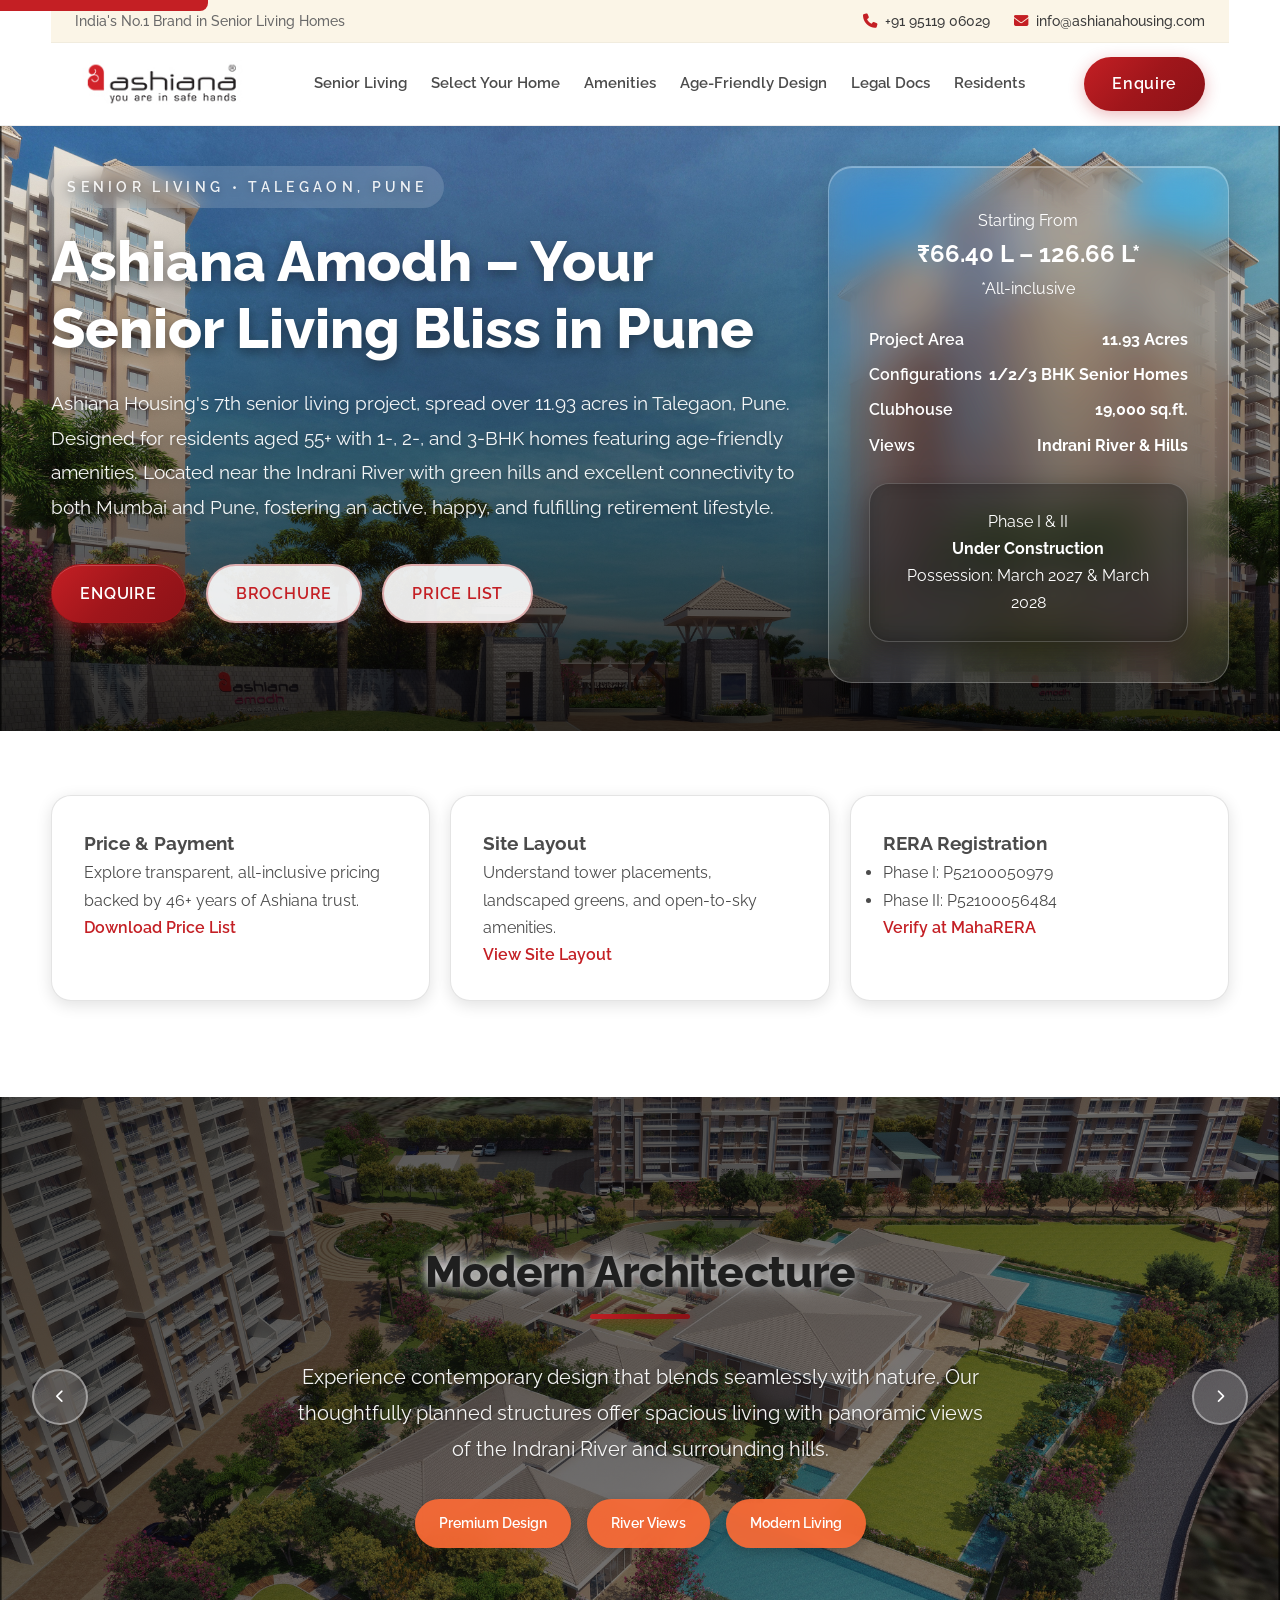
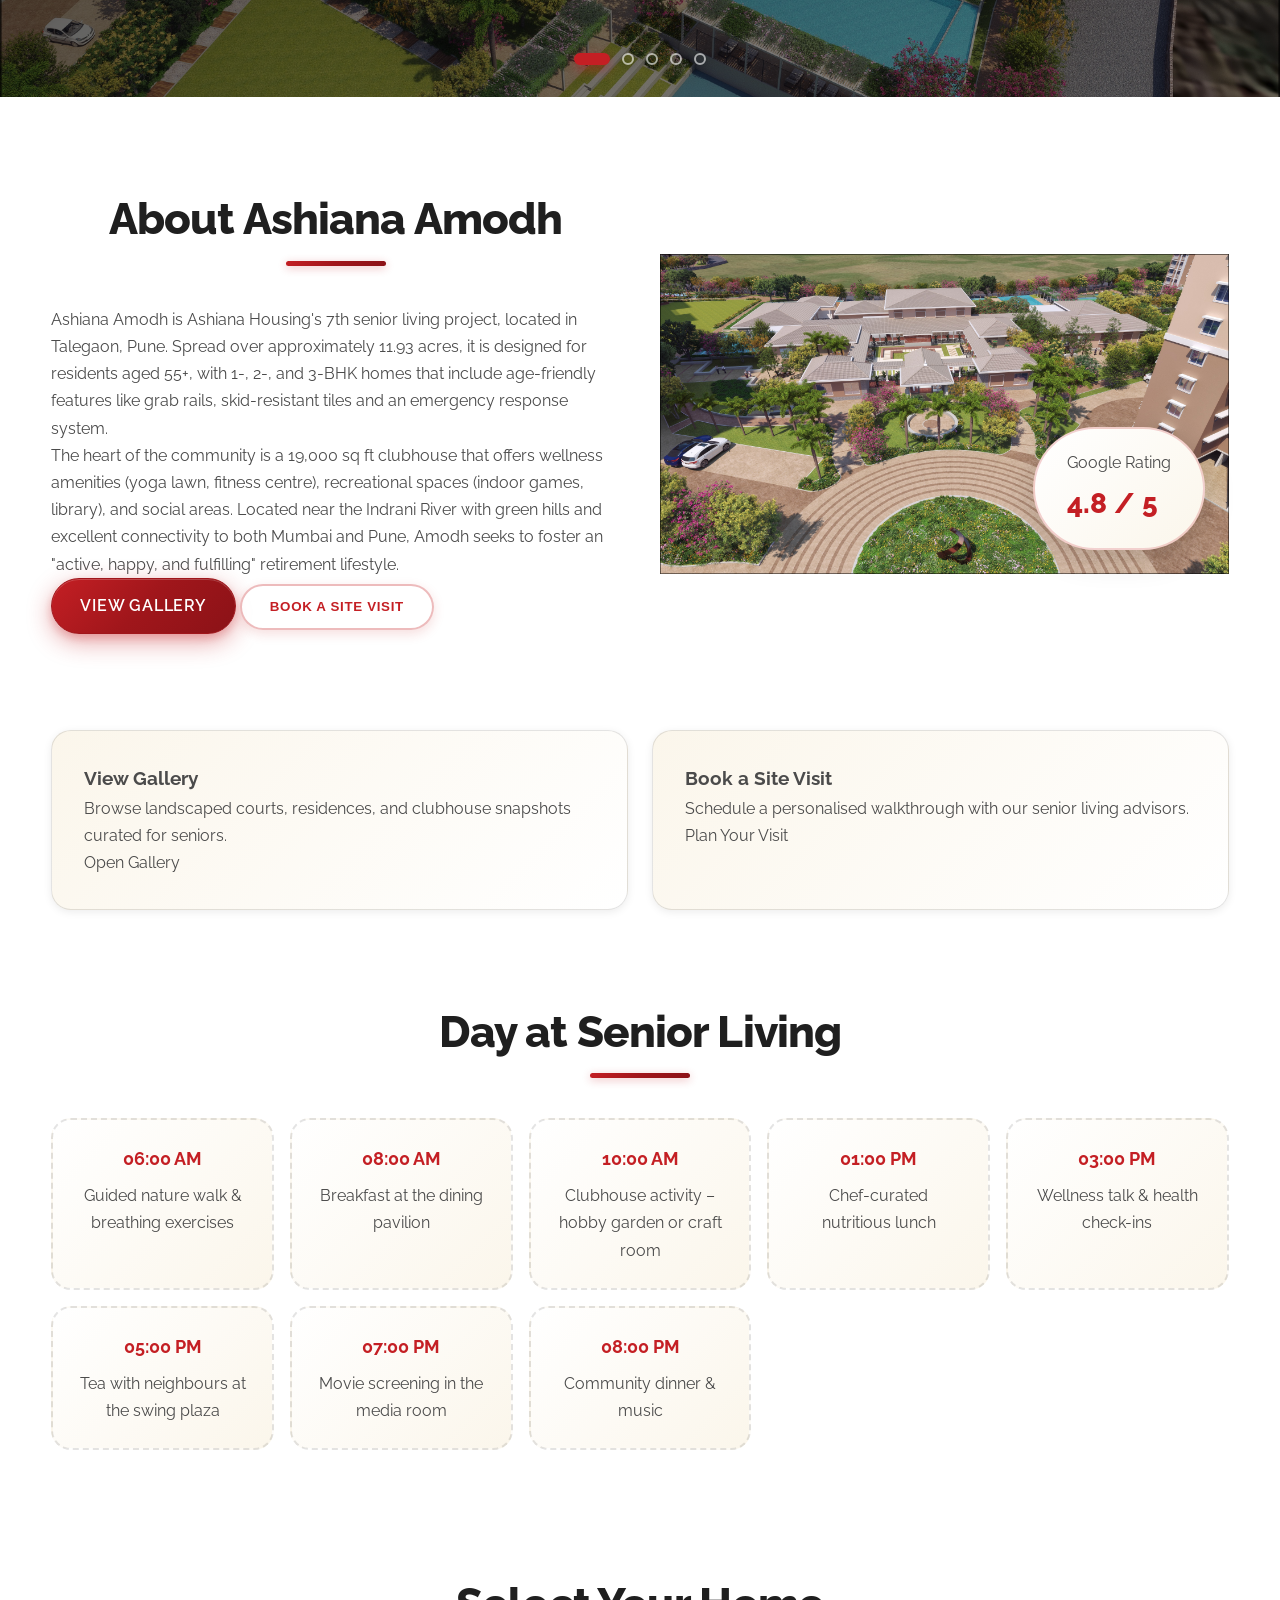
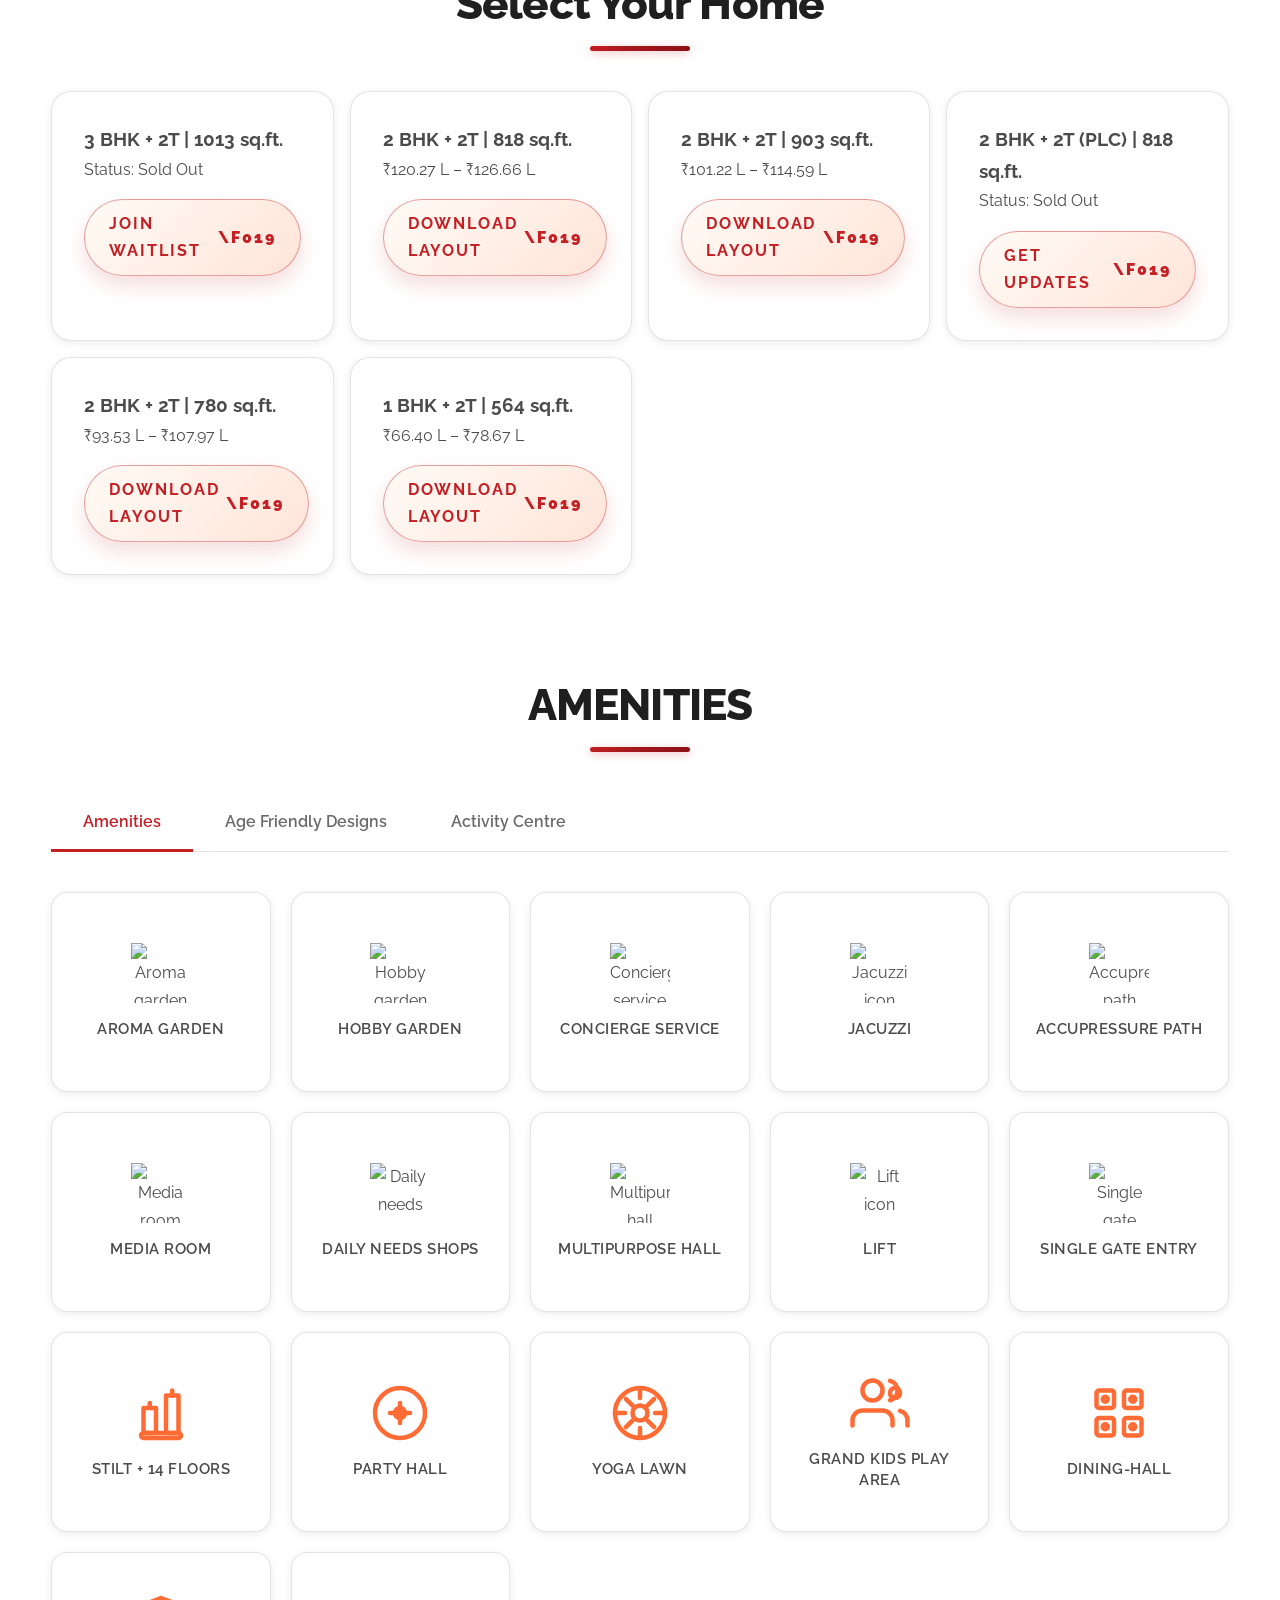
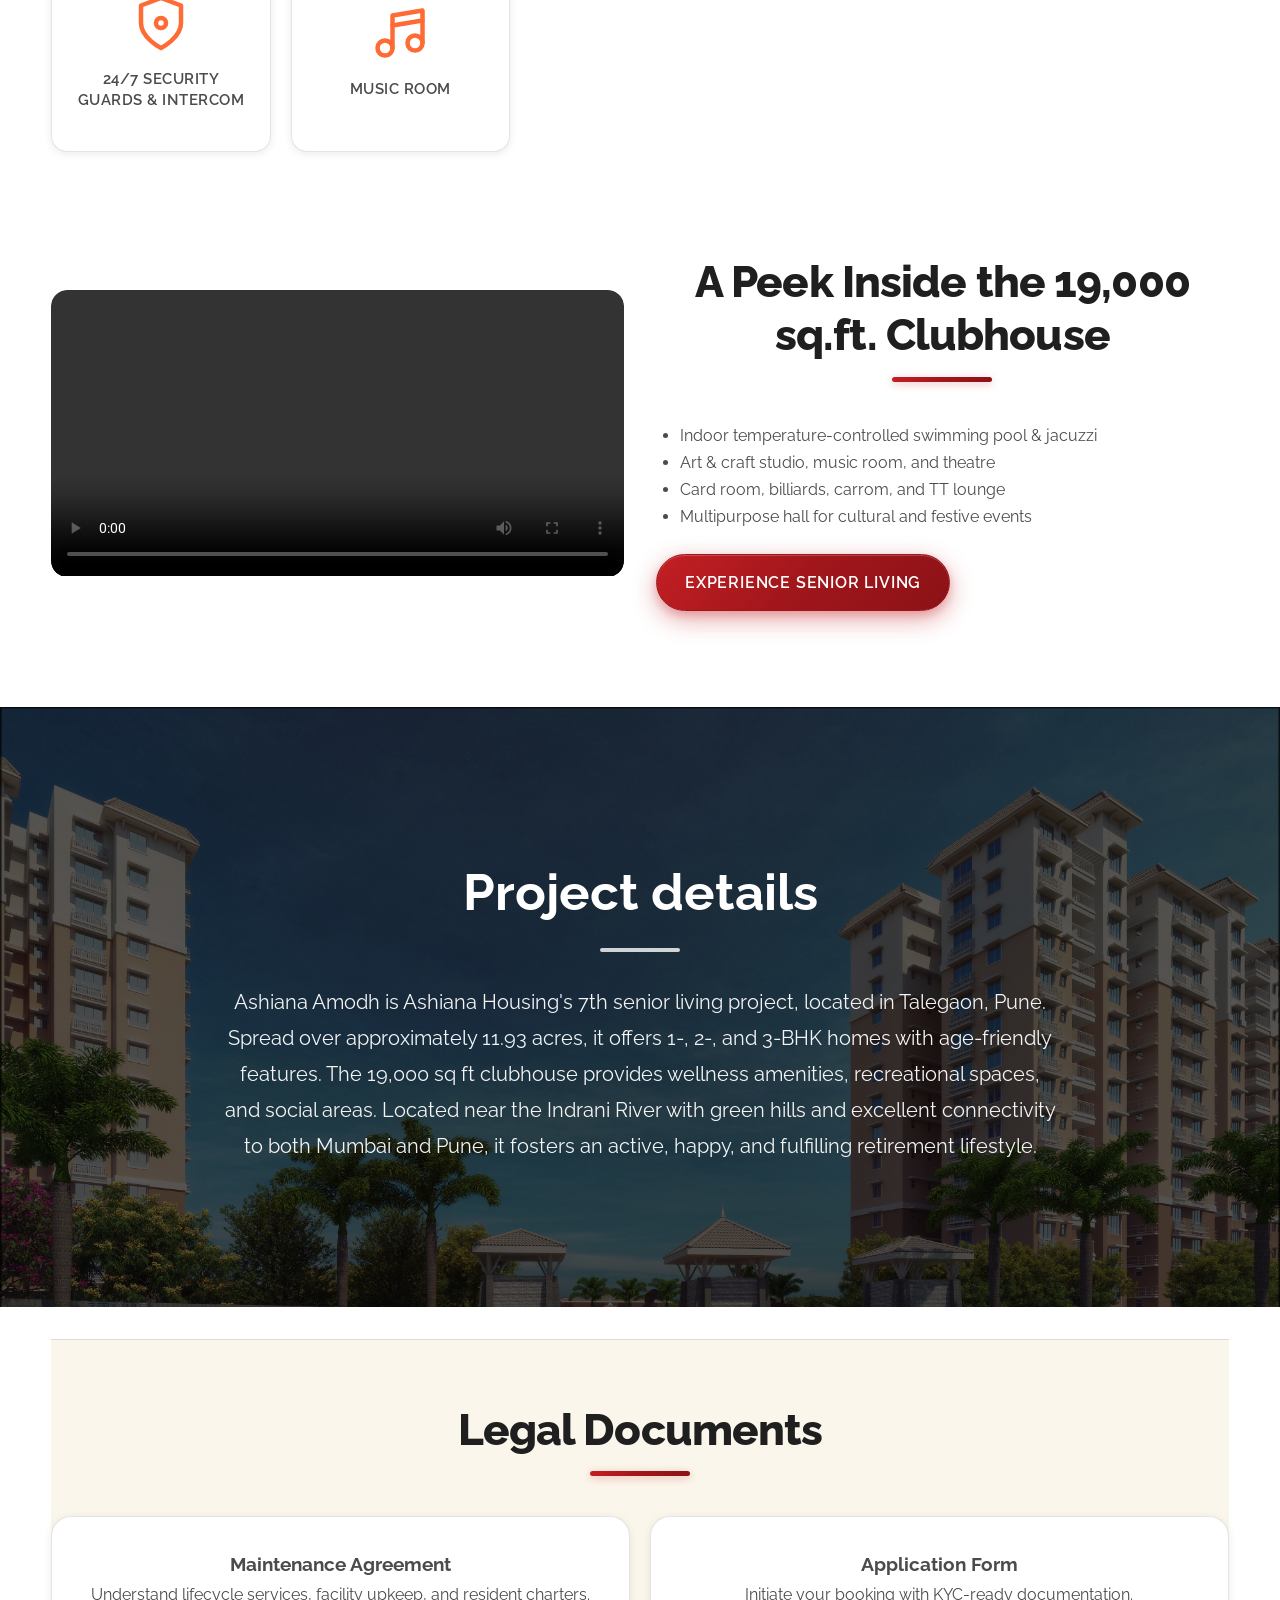
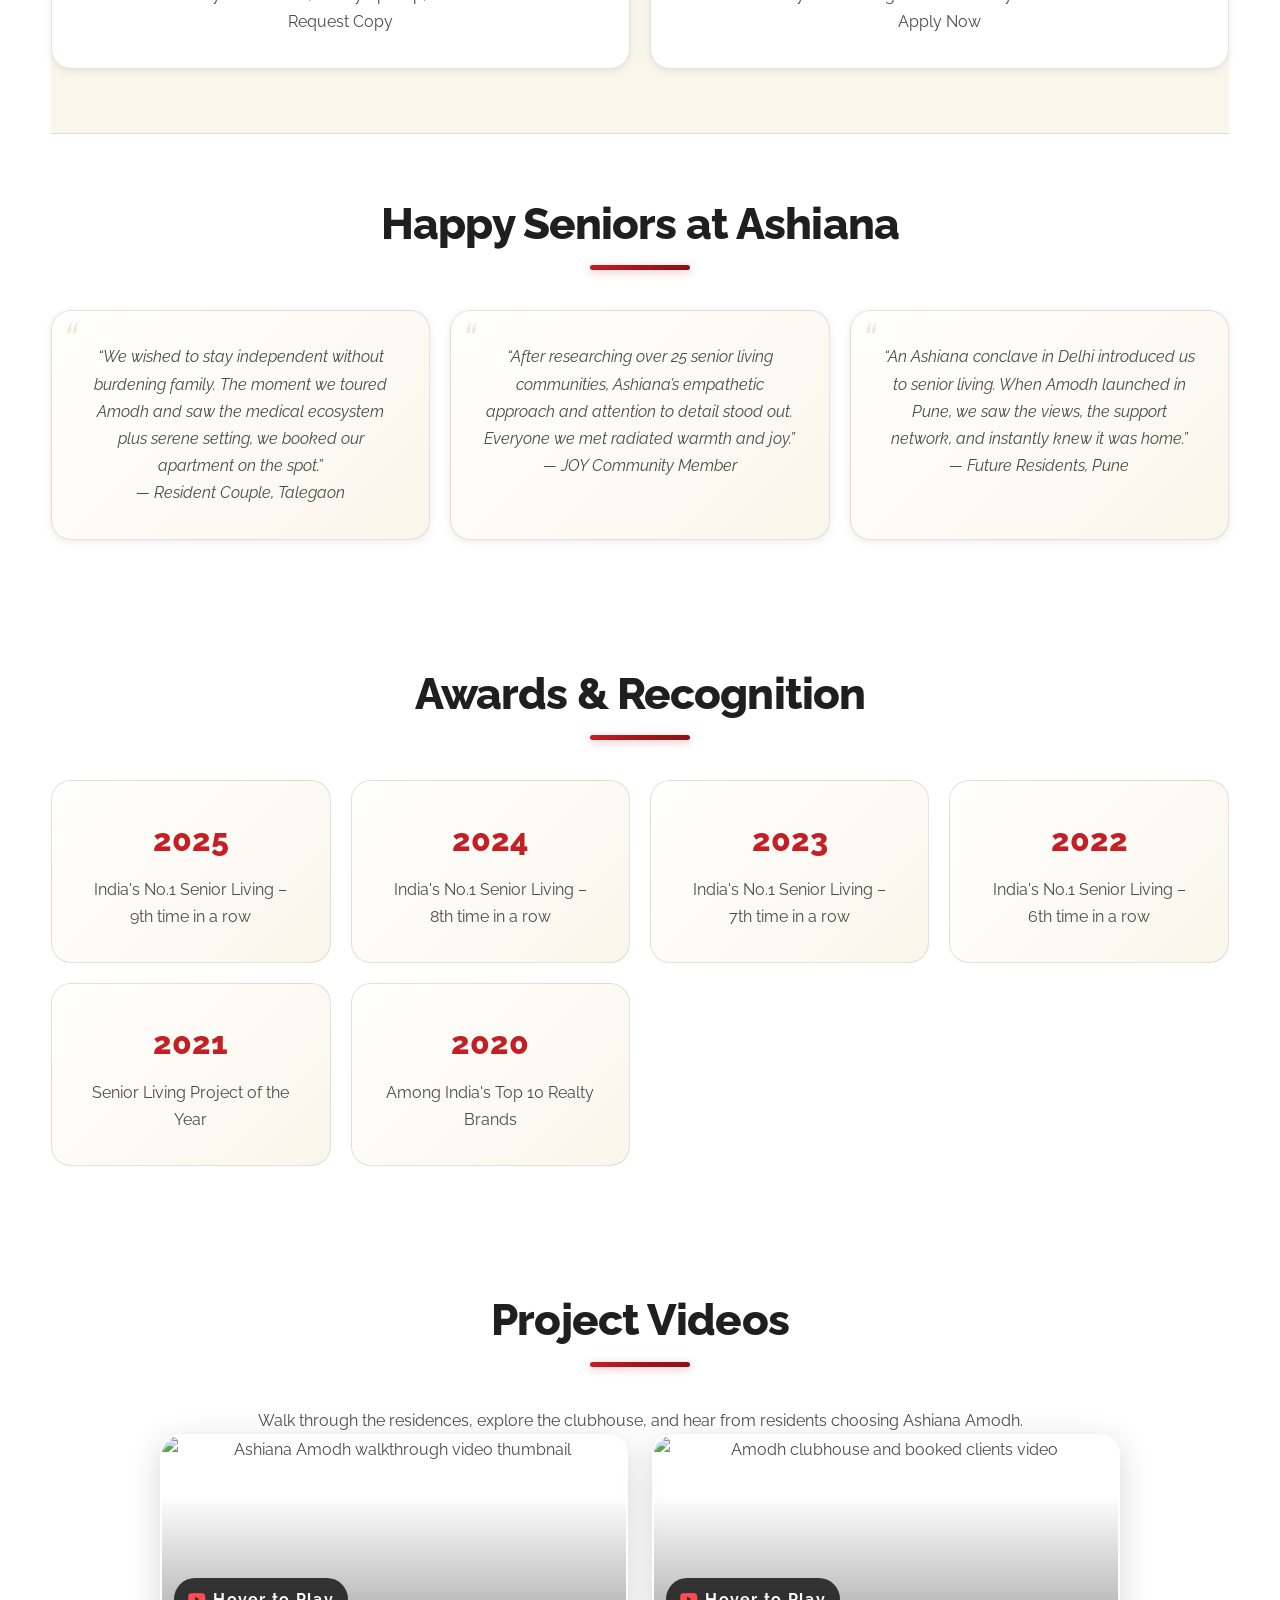
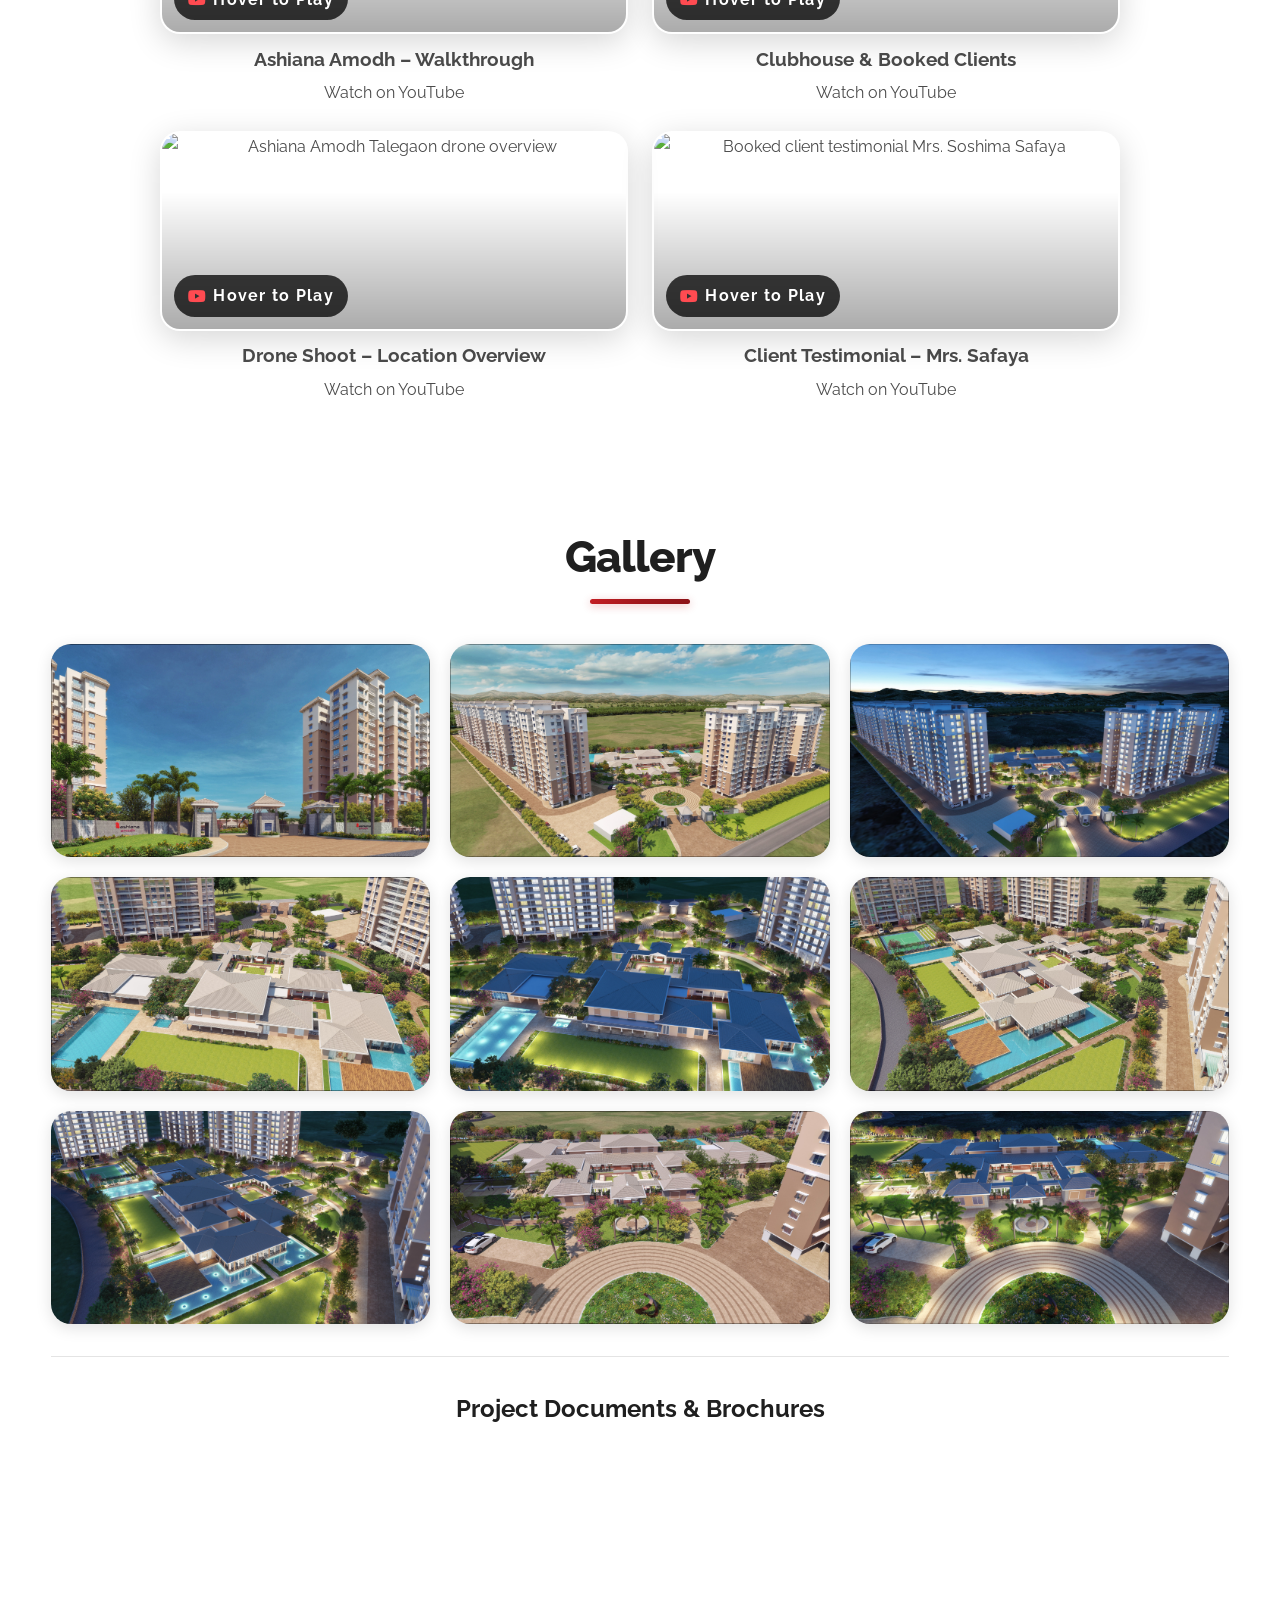
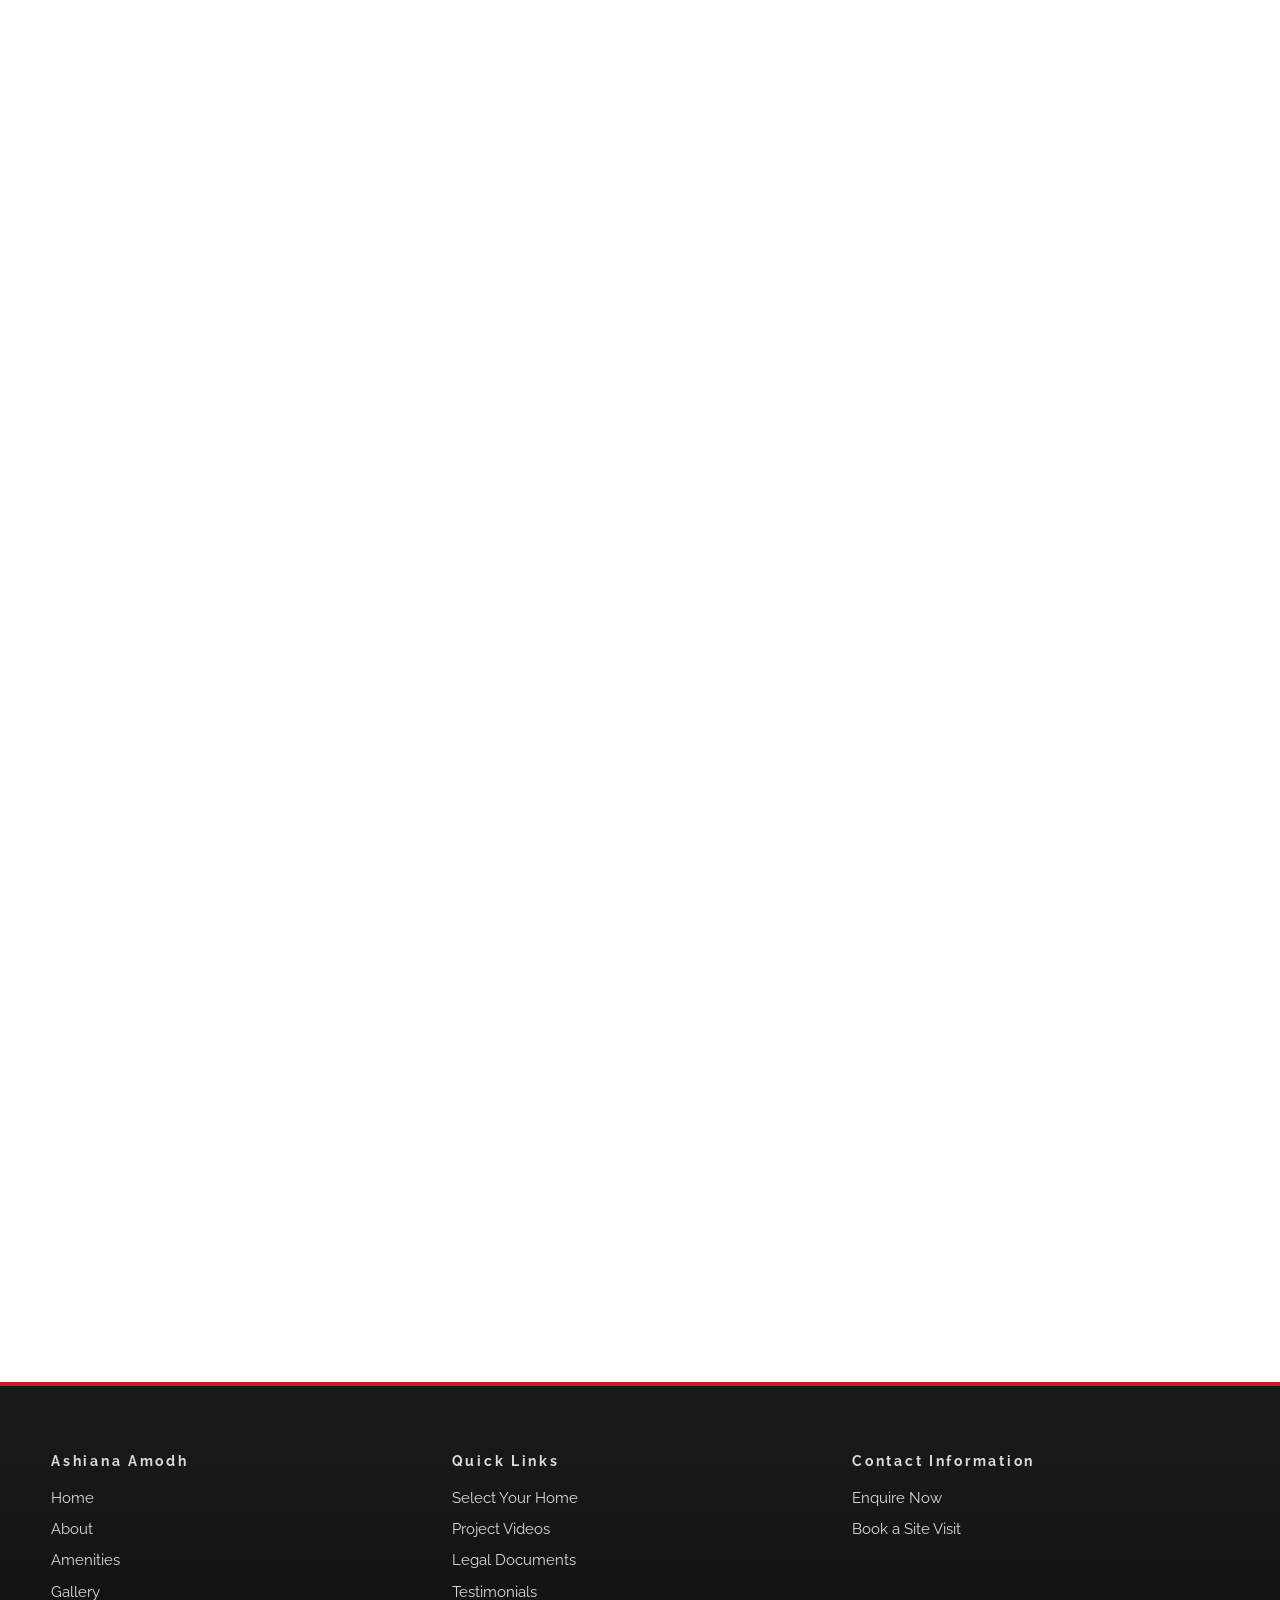
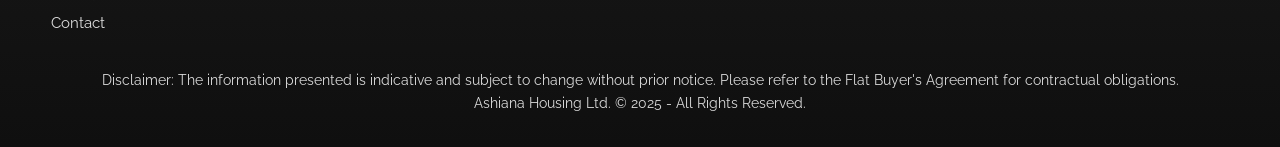
==== index.html @ 9a20a0f0 "Initial commit - optimized website without large files" ====
<!DOCTYPE html>
<html lang="en">
<head>
  <meta charset="UTF-8">
  <meta http-equiv="X-UA-Compatible" content="IE=edge">
  <meta name="viewport" content="width=device-width, initial-scale=1.0">
  <title>Ashiana Amodh – Senior Living in Pune</title>
  <meta name="description" content="Ashiana Amodh is Ashiana Housing's 7th senior living project in Talegaon, Pune. Spread over 11.93 acres with 1/2/3 BHK homes, a 19,000 sq ft clubhouse, and age-friendly features.">
  <meta name="keywords" content="Ashiana Amodh, senior living Pune, retirement homes Talegaon, Ashiana senior citizen homes">
  <meta property="og:title" content="Ashiana Amodh – Senior Living in Pune">
  <meta property="og:description" content="Ashiana Housing's 7th senior living project in Talegaon, Pune. 11.93 acres with 1/2/3 BHK homes, 19,000 sq ft clubhouse, near Indrani River. Active, happy retirement lifestyle.">
  <meta property="og:type" content="website">
  <meta property="og:image" content="https://images.unsplash.com/photo-1600596542815-ffad4c1539a9?auto=format&fit=crop&w=1400&q=80">
  <meta property="og:url" content="https://www.ashianahousing.com/senior-living-india/pune/ashiana-amodh">
  <link rel="preconnect" href="https://fonts.googleapis.com">
  <link rel="preconnect" href="https://fonts.gstatic.com" crossorigin>
  <link href="https://fonts.googleapis.com/css2?family=Raleway:wght@300;400;500;600;700&family=Roboto:wght@400;500;700&display=swap" rel="stylesheet">
  <link rel="stylesheet" href="https://cdnjs.cloudflare.com/ajax/libs/font-awesome/6.5.1/css/all.min.css" integrity="sha512-7vC18m0tHbdD+14Q6gttxyPjdvVSxGInxjeRGna43EIBgzHuLlHotE5RX7V6czS4fFqqTZPIYOxTo1A6N0wL1w==" crossorigin="anonymous" referrerpolicy="no-referrer">
  <link rel="stylesheet" href="style.css">
</head>
<body>
  <a href="#main-content" class="skip-link">Skip to main content</a>
  <header class="cp-header">
    <div class="cp-topbar">
      <p>India's No.1 Brand in Senior Living Homes</p>
      <div class="cp-top-actions">
        <a href="tel:+919511906029"><i class="fa-solid fa-phone"></i> +91 95119 06029</a>
        <a href="mailto:info@ashianahousing.com"><i class="fa-solid fa-envelope"></i> info@ashianahousing.com</a>
      </div>
    </div>
    <div class="cp-nav">
      <a class="cp-logo" href="#hero">
        <img src="assets/logo@logo.png" alt="Ashiana Housing logo">
      </a>
      <button class="mobile-menu-toggle" aria-label="Toggle menu" aria-expanded="false">
        <i class="fa-solid fa-bars"></i>
      </button>
      <nav aria-label="Primary">
        <ul>
          <li><a href="#hero">Senior Living</a></li>
          <li><a href="#select-home">Select Your Home</a></li>
          <li><a href="#amenities">Amenities</a></li>
          <li><a href="#amenities" data-tab-target="agefriendly-tab">Age-Friendly Design</a></li>
          <li><a href="#legal">Legal Docs</a></li>
          <li><a href="#testimonials">Residents</a></li>
        </ul>
      </nav>
      <a class="cp-enquire" href="#contact">Enquire</a>
    </div>
  </header>

  <main id="main-content">
    <section id="hero" class="hero-spotlight">
      <div class="hero-content">
        <div class="hero-copy">
          <p class="eyebrow">Senior Living • Talegaon, Pune</p>
          <h1>Ashiana Amodh – Your Senior Living Bliss in Pune</h1>
          <p>Ashiana Housing's 7th senior living project, spread over 11.93 acres in Talegaon, Pune. Designed for residents aged 55+ with 1-, 2-, and 3-BHK homes featuring age-friendly amenities. Located near the Indrani River with green hills and excellent connectivity to both Mumbai and Pune, fostering an active, happy, and fulfilling retirement lifestyle.</p>
          <div class="hero-actions">
            <a class="btn primary" href="#contact">Enquire</a>
            <a class="btn ghost" href="assets/BOOKLET - FOR LAYOUT AND SPECIFICATIONS.pdf" target="_blank" rel="noopener">Brochure</a>
            <a class="btn ghost" href="https://www.ashianahousing.com/uploads/pdf/amodh-price-list-22-sept-25-1758606973.pdf" target="_blank" rel="noopener">Price List</a>
          </div>
        </div>
        <div class="hero-panel">
          <div class="price-range">
            <p class="label">Starting From</p>
            <p class="value">₹66.40 L – 126.66 L*</p>
            <p class="note">*All-inclusive</p>
          </div>
          <ul class="meta">
            <li><span>Project Area</span><strong>11.93 Acres</strong></li>
            <li><span>Configurations</span><strong>1/2/3 BHK Senior Homes</strong></li>
            <li><span>Clubhouse</span><strong>19,000 sq.ft.</strong></li>
            <li><span>Views</span><strong>Indrani River & Hills</strong></li>
          </ul>
          <div class="status-card">
            <p>Phase I & II</p>
            <strong>Under Construction</strong>
            <p>Possession: March 2027 & March 2028</p>
          </div>
        </div>
      </div>
    </section>

    <section class="cp-info-panels">
      <div class="panel price">
        <h3>Price & Payment</h3>
        <p>Explore transparent, all-inclusive pricing backed by 46+ years of Ashiana trust.</p>
        <a href="https://www.ashianahousing.com/uploads/pdf/amodh-price-list-22-sept-25-1758606973.pdf" target="_blank" rel="noopener">Download Price List</a>
      </div>
      <div class="panel layout">
        <h3>Site Layout</h3>
        <p>Understand tower placements, landscaped greens, and open-to-sky amenities.</p>
        <a href="assets/SITE MAP - ASHIANA AMODH 11.93 ACRES.pdf" target="_blank" rel="noopener">View Site Layout</a>
      </div>
      <div class="panel rera">
        <h3>RERA Registration</h3>
        <ul>
          <li>Phase I: P52100050979</li>
          <li>Phase II: P52100056484</li>
        </ul>
        <a href="https://maharera.maharashtra.gov.in" target="_blank" rel="noopener">Verify at MahaRERA</a>
      </div>
    </section>

    <section id="featured-slideshow" class="featured-slideshow">
      <div class="slideshow-container">
        <div class="slide active" style="background-image: url('assets/Amodh CP Booklet/Amodh Elevations/Amodh 2.jpg');">
          <div class="slide-overlay"></div>
          <div class="slide-content">
            <h2>Modern Architecture</h2>
            <p>Experience contemporary design that blends seamlessly with nature. Our thoughtfully planned structures offer spacious living with panoramic views of the Indrani River and surrounding hills.</p>
            <div class="slide-features">
              <span class="feature-tag">Premium Design</span>
              <span class="feature-tag">River Views</span>
              <span class="feature-tag">Modern Living</span>
            </div>
          </div>
        </div>
        <div class="slide" style="background-image: url('assets/Amodh CP Booklet/Amodh Elevations/Amodh 5.jpg');">
          <div class="slide-overlay"></div>
          <div class="slide-content">
            <h2>Age-Friendly Living</h2>
            <p>Every detail is designed for comfort and safety. From grab rails and skid-resistant tiles to emergency response systems, your well-being is our priority.</p>
            <div class="slide-features">
              <span class="feature-tag">Safety First</span>
              <span class="feature-tag">Accessible Design</span>
              <span class="feature-tag">Peace of Mind</span>
            </div>
          </div>
        </div>
        <div class="slide" style="background-image: url('assets/Amodh CP Booklet/Amodh Elevations/Amodh 7.jpg');">
          <div class="slide-overlay"></div>
          <div class="slide-content">
            <h2>Luxurious Amenities</h2>
            <p>Enjoy a 19,000 sq.ft. clubhouse with wellness centers, recreational spaces, and social areas. From yoga lawns to indoor games, every amenity is crafted for an active lifestyle.</p>
            <div class="slide-features">
              <span class="feature-tag">19,000 sq.ft. Clubhouse</span>
              <span class="feature-tag">Wellness Center</span>
              <span class="feature-tag">Recreation</span>
            </div>
          </div>
        </div>
        <div class="slide" style="background-image: url('assets/Amodh CP Booklet/Amodh Elevations/Amodh 11.jpg');">
          <div class="slide-overlay"></div>
          <div class="slide-content">
            <h2>Prime Location</h2>
            <p>Strategically located in Talegaon, Pune with excellent connectivity to both Mumbai and Pune. Surrounded by natural beauty with the Indrani River and green hills creating a serene environment.</p>
            <div class="slide-features">
              <span class="feature-tag">Talegaon, Pune</span>
              <span class="feature-tag">Great Connectivity</span>
              <span class="feature-tag">Natural Beauty</span>
            </div>
          </div>
        </div>
        <div class="slide" style="background-image: url('assets/Amodh CP Booklet/Amodh Elevations/Amodh 15.jpg');">
          <div class="slide-overlay"></div>
          <div class="slide-content">
            <h2>Spacious Homes</h2>
            <p>Choose from 1, 2, or 3-BHK configurations, each designed with senior-friendly features. Every home offers comfort, safety, and a sense of community.</p>
            <div class="slide-features">
              <span class="feature-tag">1/2/3 BHK Options</span>
              <span class="feature-tag">Spacious Layouts</span>
              <span class="feature-tag">Community Living</span>
            </div>
          </div>
        </div>
        <button class="slide-nav prev" aria-label="Previous slide">
          <i class="fa-solid fa-chevron-left"></i>
        </button>
        <button class="slide-nav next" aria-label="Next slide">
          <i class="fa-solid fa-chevron-right"></i>
        </button>
        <div class="slide-indicators">
          <button class="indicator active" aria-label="Go to slide 1"></button>
          <button class="indicator" aria-label="Go to slide 2"></button>
          <button class="indicator" aria-label="Go to slide 3"></button>
          <button class="indicator" aria-label="Go to slide 4"></button>
          <button class="indicator" aria-label="Go to slide 5"></button>
        </div>
      </div>
    </section>

    <section id="overview" class="cp-overview">
      <div class="content">
        <h2>About Ashiana Amodh</h2>
        <p>Ashiana Amodh is Ashiana Housing's 7th senior living project, located in Talegaon, Pune. Spread over approximately 11.93 acres, it is designed for residents aged 55+, with 1-, 2-, and 3-BHK homes that include age-friendly features like grab rails, skid-resistant tiles and an emergency response system.</p>
        <p>The heart of the community is a 19,000 sq ft clubhouse that offers wellness amenities (yoga lawn, fitness centre), recreational spaces (indoor games, library), and social areas. Located near the Indrani River with green hills and excellent connectivity to both Mumbai and Pune, Amodh seeks to foster an "active, happy, and fulfilling" retirement lifestyle.</p>
        <div class="cta-set">
          <a class="btn primary" href="#gallery">View Gallery</a>
          <button class="btn ghost" data-open-modal="brochure">Book a Site Visit</button>
        </div>
      </div>
      <div class="media">
        <img src="assets/Amodh CP Booklet/Amodh Elevations/Amodh 18.jpg" alt="Amodh Building Elevation 18" loading="lazy">
        <div class="stat-badge">
          <p>Google Rating</p>
          <strong>4.8 / 5</strong>
        </div>
      </div>
    </section>

    <section class="cp-callouts">
      <article>
        <h3>View Gallery</h3>
        <p>Browse landscaped courts, residences, and clubhouse snapshots curated for seniors.</p>
        <a href="#gallery">Open Gallery</a>
      </article>
      <article>
        <h3>Book a Site Visit</h3>
        <p>Schedule a personalised walkthrough with our senior living advisors.</p>
        <a href="#contact">Plan Your Visit</a>
      </article>
    </section>

    <section id="day" class="cp-day">
      <h2>Day at Senior Living</h2>
      <ul class="timeline">
        <li><span>06:00 AM</span><p>Guided nature walk & breathing exercises</p></li>
        <li><span>08:00 AM</span><p>Breakfast at the dining pavilion</p></li>
        <li><span>10:00 AM</span><p>Clubhouse activity – hobby garden or craft room</p></li>
        <li><span>01:00 PM</span><p>Chef-curated nutritious lunch</p></li>
        <li><span>03:00 PM</span><p>Wellness talk & health check-ins</p></li>
        <li><span>05:00 PM</span><p>Tea with neighbours at the swing plaza</p></li>
        <li><span>07:00 PM</span><p>Movie screening in the media room</p></li>
        <li><span>08:00 PM</span><p>Community dinner & music</p></li>
      </ul>
    </section>

    <section id="select-home" class="cp-homes">
      <h2>Select Your Home</h2>
      <div class="home-grid">
        <article class="home-card">
          <h3>3 BHK + 2T | 1013 sq.ft.</h3>
          <p>Status: Sold Out</p>
          <a href="#contact">Join Waitlist</a>
        </article>
        <article class="home-card">
          <h3>2 BHK + 2T | 818 sq.ft.</h3>
          <p>₹120.27 L – ₹126.66 L</p>
          <a href="assets/BOOKLET - FOR LAYOUT AND SPECIFICATIONS.pdf" target="_blank" rel="noopener">Download Layout</a>
        </article>
        <article class="home-card">
          <h3>2 BHK + 2T | 903 sq.ft.</h3>
          <p>₹101.22 L – ₹114.59 L</p>
          <a href="assets/BOOKLET - FOR LAYOUT AND SPECIFICATIONS.pdf" target="_blank" rel="noopener">Download Layout</a>
        </article>
        <article class="home-card">
          <h3>2 BHK + 2T (PLC) | 818 sq.ft.</h3>
          <p>Status: Sold Out</p>
          <a href="#contact">Get Updates</a>
        </article>
        <article class="home-card">
          <h3>2 BHK + 2T | 780 sq.ft.</h3>
          <p>₹93.53 L – ₹107.97 L</p>
          <a href="assets/BOOKLET - FOR LAYOUT AND SPECIFICATIONS.pdf" target="_blank" rel="noopener">Download Layout</a>
        </article>
        <article class="home-card">
          <h3>1 BHK + 2T | 564 sq.ft.</h3>
          <p>₹66.40 L – ₹78.67 L</p>
          <a href="assets/BOOKLET - FOR LAYOUT AND SPECIFICATIONS.pdf" target="_blank" rel="noopener">Download Layout</a>
        </article>
      </div>
    </section>

    <section id="amenities" class="cp-amenities">
      <h2>AMENITIES</h2>
      <div class="amenity-tabs">
        <ul class="tab-nav" role="tablist">
          <li role="presentation" class="active">
            <a href="#amenities-tab" role="tab" data-tab="amenities-tab" class="tab-link">Amenities</a>
          </li>
          <li role="presentation">
            <a href="#agefriendly-tab" role="tab" data-tab="agefriendly-tab" class="tab-link">Age Friendly Designs</a>
          </li>
          <li role="presentation">
            <a href="#activity-tab" role="tab" data-tab="activity-tab" class="tab-link">Activity Centre</a>
          </li>
        </ul>
        <div class="tab-content">
          <div role="tabpanel" class="tab-pane active" id="amenities-tab">
            <div class="amenity-grid">
              <article class="amenity-card">
                <img src="https://www.ashianahousing.com/uploads/icons/AROMA_GARDEN_60x60-1684507998.png" alt="Aroma garden icon" loading="lazy">
                <h3>AROMA GARDEN</h3>
              </article>
              <article class="amenity-card">
                <img src="https://www.ashianahousing.com/uploads/icons/HOBY_GARDEN_60x60-1684507899.png" alt="Hobby garden icon" loading="lazy">
                <h3>HOBBY GARDEN</h3>
              </article>
              <article class="amenity-card">
                <img src="https://www.ashianahousing.com/uploads/icons/CONCIERGE_SERVICE_60x60-1684507960.png" alt="Concierge service icon" loading="lazy">
                <h3>CONCIERGE SERVICE</h3>
              </article>
              <article class="amenity-card">
                <img src="https://www.ashianahousing.com/uploads/icons/JACUZZI_60x60-1684507857.png" alt="Jacuzzi icon" loading="lazy">
                <h3>JACUZZI</h3>
              </article>
              <article class="amenity-card">
                <img src="https://www.ashianahousing.com/uploads/icons/ACCUPRESSURE_PATH_60x60_(1)-1684508102.png" alt="Accupressure path icon" loading="lazy">
                <h3>ACCUPRESSURE PATH</h3>
              </article>
              <article class="amenity-card">
                <img src="https://www.ashianahousing.com/uploads/icons/Media_Room-1686550746.png" alt="Media room icon" loading="lazy">
                <h3>MEDIA ROOM</h3>
              </article>
              <article class="amenity-card">
                <img src="https://www.ashianahousing.com/uploads/icons/Daily_Needs_Shops-1686550706.png" alt="Daily needs shop icon" loading="lazy">
                <h3>DAILY NEEDS SHOPS</h3>
              </article>
              <article class="amenity-card">
                <img src="https://www.ashianahousing.com/uploads/icons/Multipurpose_hall-1686550839.png" alt="Multipurpose hall icon" loading="lazy">
                <h3>MULTIPURPOSE HALL</h3>
              </article>
              <article class="amenity-card">
                <img src="https://www.ashianahousing.com/uploads/icons/LIFT_60x60-1684507665.png" alt="Lift icon" loading="lazy">
                <h3>LIFT</h3>
              </article>
              <article class="amenity-card">
                <img src="https://www.ashianahousing.com/uploads/icons/SINGLE_GATE_ENTRY_60x60-1684507614.png" alt="Single gate entry icon" loading="lazy">
                <h3>SINGLE GATE ENTRY</h3>
              </article>
              <article class="amenity-card">
                <svg width="60" height="60" viewBox="0 0 24 24" fill="none" xmlns="http://www.w3.org/2000/svg" stroke="#ff6b35" stroke-width="1.8" stroke-linecap="round" stroke-linejoin="round">
                  <rect x="4" y="20" width="16" height="2" rx="1"/>
                  <rect x="5" y="10" width="5" height="10"/>
                  <rect x="14" y="5" width="5" height="15"/>
                  <line x1="7.5" y1="10" x2="7.5" y2="8" stroke-width="1.8"/>
                  <line x1="16.5" y1="5" x2="16.5" y2="3" stroke-width="1.8"/>
                </svg>
                <h3>STILT + 14 FLOORS</h3>
              </article>
              <article class="amenity-card">
                <svg width="60" height="60" viewBox="0 0 24 24" fill="none" xmlns="http://www.w3.org/2000/svg" stroke="#ff6b35" stroke-width="1.8" stroke-linecap="round" stroke-linejoin="round">
                  <circle cx="12" cy="12" r="10"/>
                  <path d="M8 12h8M12 8v8"/>
                  <circle cx="12" cy="12" r="2" stroke="#ff6b35" fill="none" stroke-width="1.8"/>
                </svg>
                <h3>PARTY HALL</h3>
              </article>
              <article class="amenity-card">
                <svg width="60" height="60" viewBox="0 0 24 24" fill="none" xmlns="http://www.w3.org/2000/svg" stroke="#ff6b35" stroke-width="1.8" stroke-linecap="round" stroke-linejoin="round">
                  <circle cx="12" cy="12" r="10"/>
                  <path d="M12 2v4M12 18v4M2 12h4M18 12h4M6.34 6.34l2.83 2.83M14.83 14.83l2.83 2.83M6.34 17.66l2.83-2.83M14.83 9.17l2.83-2.83"/>
                  <circle cx="12" cy="12" r="3"/>
                </svg>
                <h3>YOGA LAWN</h3>
              </article>
              <article class="amenity-card">
                <svg width="60" height="60" viewBox="0 0 24 24" fill="none" xmlns="http://www.w3.org/2000/svg" stroke="#ff6b35" stroke-width="1.8" stroke-linecap="round" stroke-linejoin="round">
                  <path d="M17 21v-2a4 4 0 0 0-4-4H5a4 4 0 0 0-4 4v2"/>
                  <circle cx="9" cy="7" r="4"/>
                  <path d="M23 21v-2a4 4 0 0 0-3-3.87"/>
                  <path d="M16 3.13a4 4 0 0 1 0 7.75"/>
                  <circle cx="18" cy="8" r="2"/>
                </svg>
                <h3>GRAND KIDS PLAY AREA</h3>
              </article>
              <article class="amenity-card">
                <svg width="60" height="60" viewBox="0 0 24 24" fill="none" xmlns="http://www.w3.org/2000/svg" stroke="#ff6b35" stroke-width="1.8" stroke-linecap="round" stroke-linejoin="round">
                  <rect x="3" y="3" width="7" height="7" rx="1"/>
                  <rect x="14" y="3" width="7" height="7" rx="1"/>
                  <rect x="14" y="14" width="7" height="7" rx="1"/>
                  <rect x="3" y="14" width="7" height="7" rx="1"/>
                  <circle cx="6.5" cy="6.5" r="1" stroke="#ff6b35" fill="none" stroke-width="1.8"/>
                  <circle cx="17.5" cy="6.5" r="1" stroke="#ff6b35" fill="none" stroke-width="1.8"/>
                  <circle cx="17.5" cy="17.5" r="1" stroke="#ff6b35" fill="none" stroke-width="1.8"/>
                  <circle cx="6.5" cy="17.5" r="1" stroke="#ff6b35" fill="none" stroke-width="1.8"/>
                </svg>
                <h3>DINING-HALL</h3>
              </article>
              <article class="amenity-card">
                <svg width="60" height="60" viewBox="0 0 24 24" fill="none" xmlns="http://www.w3.org/2000/svg" stroke="#ff6b35" stroke-width="1.8" stroke-linecap="round" stroke-linejoin="round">
                  <path d="M12 22s8-4 8-10V5l-8-3-8 3v7c0 6 8 10 8 10z"/>
                  <circle cx="12" cy="12" r="2" stroke="#ff6b35" fill="none" stroke-width="1.8"/>
                </svg>
                <h3>24/7 SECURITY GUARDS & INTERCOM</h3>
              </article>
              <article class="amenity-card">
                <svg width="60" height="60" viewBox="0 0 24 24" fill="none" xmlns="http://www.w3.org/2000/svg" stroke="#ff6b35" stroke-width="1.8" stroke-linecap="round" stroke-linejoin="round">
                  <path d="M9 18V5l12-2v13"/>
                  <circle cx="6" cy="18" r="3"/>
                  <circle cx="18" cy="16" r="3"/>
                  <path d="M9 9l12-2"/>
                </svg>
                <h3>MUSIC ROOM</h3>
              </article>
            </div>
          </div>
          <div role="tabpanel" class="tab-pane" id="agefriendly-tab">
            <div class="amenity-grid">
              <article class="amenity-card">
                <img src="https://www.ashianahousing.com/uploads/icons/chamferedwalledges-1611579653.png" alt="Chamfered wall edges icon" loading="lazy">
                <h3>CHAMFERED WALL EDGES</h3>
              </article>
              <article class="amenity-card">
                <img src="https://www.ashianahousing.com/uploads/icons/emergency-response-system-1611581595.png" alt="Emergency response system icon" loading="lazy">
                <h3>EMERGENCY RESPONSE SYSTEM</h3>
              </article>
              <article class="amenity-card">
                <img src="https://www.ashianahousing.com/uploads/icons/electral-switch-1611579806.png" alt="Electrical switch icon" loading="lazy">
                <h3>ELECTRICAL SWITCH</h3>
              </article>
              <article class="amenity-card">
                <img src="https://www.ashianahousing.com/uploads/icons/grab-rails-inwetarea-1611581281.png" alt="Grab rails icon" loading="lazy">
                <h3>GRAB RAILS IN WET AREA</h3>
              </article>
              <article class="amenity-card">
                <img src="https://www.ashianahousing.com/uploads/icons/night_lamp-1611581353.png" alt="Night lamp icon" loading="lazy">
                <h3>NIGHT LAMP IN MASTER BEDROOM</h3>
              </article>
              <article class="amenity-card">
                <img src="https://www.ashianahousing.com/uploads/icons/opd-service-and-doctors-on-call-1611582733.png" alt="Doctor on call icon" loading="lazy">
                <h3>DOCTOR ON CALL</h3>
              </article>
              <article class="amenity-card">
                <img src="https://www.ashianahousing.com/uploads/icons/skid-resistant-tiles-1611581017.png" alt="Skid resistant tiles icon" loading="lazy">
                <h3>SKID RESISTANT TILES</h3>
              </article>
              <article class="amenity-card">
                <img src="https://www.ashianahousing.com/uploads/icons/wheelchair-accessible-complex-1611580001.png" alt="Wheelchair accessible icon" loading="lazy">
                <h3>WHEELCHAIR ACCESSIBLE COMPLEX</h3>
              </article>
            </div>
          </div>
          <div role="tabpanel" class="tab-pane" id="activity-tab">
            <div class="amenity-grid">
              <article class="amenity-card">
                <i class="fa-solid fa-dumbbell"></i>
                <h3>AC GYMNASIUM</h3>
              </article>
              <article class="amenity-card">
                <i class="fa-solid fa-palette"></i>
                <h3>ART & CRAFT ROOM</h3>
              </article>
              <article class="amenity-card">
                <img src="https://www.ashianahousing.com/uploads/icons/badminton-1735803748.PNG" alt="Badminton icon" loading="lazy">
                <h3>INDOOR BADMINTON COURT</h3>
              </article>
              <article class="amenity-card">
                <i class="fa-solid fa-table-tennis-paddle-ball"></i>
                <h3>CARROM/TT/BILLIARDS</h3>
              </article>
              <article class="amenity-card">
                <i class="fa-solid fa-person-swimming"></i>
                <h3>SWIMMING POOL & JACUZZI</h3>
              </article>
              <article class="amenity-card">
                <i class="fa-solid fa-film"></i>
                <h3>THEATRE</h3>
              </article>
              <article class="amenity-card">
                <img src="https://www.ashianahousing.com/uploads/icons/Piped_Music_with_Walkways_60x60-1708343416-1735804257.png" alt="Music room icon" loading="lazy">
                <h3>MUSIC ROOM</h3>
              </article>
              <article class="amenity-card">
                <img src="https://www.ashianahousing.com/uploads/icons/cards_room-1671677770-1735803619.png" alt="Card room icon" loading="lazy">
                <h3>CARD ROOM</h3>
              </article>
              <article class="amenity-card">
                <img src="https://www.ashianahousing.com/uploads/icons/Media_Room-1686550746-1735804155.png" alt="Media room icon" loading="lazy">
                <h3>MEDIA ROOM</h3>
              </article>
            </div>
          </div>
        </div>
      </div>
    </section>

    <section class="cp-clubhouse">
      <div class="club-media">
        <video controls loop preload="metadata" poster="" style="width: 100%; height: auto; border-radius: 16px;">
          <source src="assets/Amodh CP Booklet/Concept video and Walkthrough/Ashiana Advik, Bhiwadi (Delhi NCR) _ Senior Living Reimagined-(1080p_3.mp4" type="video/mp4">
          Your browser does not support the video tag.
        </video>
      </div>
      <div class="club-content">
        <h2>A Peek Inside the 19,000 sq.ft. Clubhouse</h2>
        <ul>
          <li>Indoor temperature-controlled swimming pool & jacuzzi</li>
          <li>Art & craft studio, music room, and theatre</li>
          <li>Card room, billiards, carrom, and TT lounge</li>
          <li>Multipurpose hall for cultural and festive events</li>
        </ul>
        <a class="btn primary" href="#contact">Experience Senior Living</a>
      </div>
    </section>

    <section class="cp-project-details">
      <div class="project-bg">
        <div class="project-overlay"></div>
      </div>
      <div class="project-content">
        <h2>Project details</h2>
        <p>Ashiana Amodh is Ashiana Housing's 7th senior living project, located in Talegaon, Pune. Spread over approximately 11.93 acres, it offers 1-, 2-, and 3-BHK homes with age-friendly features. The 19,000 sq ft clubhouse provides wellness amenities, recreational spaces, and social areas. Located near the Indrani River with green hills and excellent connectivity to both Mumbai and Pune, it fosters an active, happy, and fulfilling retirement lifestyle.</p>
      </div>
    </section>

    <section id="legal" class="cp-legal">
      <h2>Legal Documents</h2>
      <div class="legal-grid">
        <article>
          <h3>Maintenance Agreement</h3>
          <p>Understand lifecycle services, facility upkeep, and resident charters.</p>
          <a href="#contact">Request Copy</a>
        </article>
        <article>
          <h3>Application Form</h3>
          <p>Initiate your booking with KYC-ready documentation.</p>
          <a href="#contact">Apply Now</a>
        </article>
      </div>
    </section>

    <section id="testimonials" class="cp-testimonials">
      <h2>Happy Seniors at Ashiana</h2>
      <div class="testimonial-grid">
        <blockquote>
          <p>“We wished to stay independent without burdening family. The moment we toured Amodh and saw the medical ecosystem plus serene setting, we booked our apartment on the spot.”</p>
          <footer>— Resident Couple, Talegaon</footer>
        </blockquote>
        <blockquote>
          <p>“After researching over 25 senior living communities, Ashiana’s empathetic approach and attention to detail stood out. Everyone we met radiated warmth and joy.”</p>
          <footer>— JOY Community Member</footer>
        </blockquote>
        <blockquote>
          <p>“An Ashiana conclave in Delhi introduced us to senior living. When Amodh launched in Pune, we saw the views, the support network, and instantly knew it was home.”</p>
          <footer>— Future Residents, Pune</footer>
        </blockquote>
      </div>
    </section>

    <section class="cp-awards">
      <h2>Awards & Recognition</h2>
      <div class="award-grid">
        <article><strong>2025</strong><p>India's No.1 Senior Living – 9th time in a row</p></article>
        <article><strong>2024</strong><p>India's No.1 Senior Living – 8th time in a row</p></article>
        <article><strong>2023</strong><p>India's No.1 Senior Living – 7th time in a row</p></article>
        <article><strong>2022</strong><p>India's No.1 Senior Living – 6th time in a row</p></article>
        <article><strong>2021</strong><p>Senior Living Project of the Year</p></article>
        <article><strong>2020</strong><p>Among India's Top 10 Realty Brands</p></article>
      </div>
    </section>

    <section id="videos" class="cp-videos">
      <h2>Project Videos</h2>
      <p class="section-intro">Walk through the residences, explore the clubhouse, and hear from residents choosing Ashiana Amodh.</p>
      <div class="video-grid">
        <article>
          <div class="video-card" data-video="https://www.youtube.com/embed/63R4pblOonE" role="button" aria-label="Play Ashiana Amodh walkthrough video">
            <img src="https://img.youtube.com/vi/63R4pblOonE/hqdefault.jpg" alt="Ashiana Amodh walkthrough video thumbnail" loading="lazy">
            <span class="play-badge"><i class="fa-brands fa-youtube"></i> Hover to Play</span>
          </div>
          <div class="video-info">
            <h3>Ashiana Amodh – Walkthrough</h3>
            <a class="text-link" href="https://youtu.be/63R4pblOonE?si=830NUrcqKGtl_IXj" target="_blank" rel="noopener">Watch on YouTube</a>
          </div>
        </article>
        <article>
          <div class="video-card" data-video="https://www.youtube.com/embed/uCxHypzkNiI" role="button" aria-label="Play clubhouse and booked clients video">
            <img src="https://img.youtube.com/vi/uCxHypzkNiI/hqdefault.jpg" alt="Amodh clubhouse and booked clients video" loading="lazy">
            <span class="play-badge"><i class="fa-brands fa-youtube"></i> Hover to Play</span>
          </div>
          <div class="video-info">
            <h3>Clubhouse & Booked Clients</h3>
            <a class="text-link" href="https://youtu.be/uCxHypzkNiI?si=QR5Tua9mapzgdu1f" target="_blank" rel="noopener">Watch on YouTube</a>
          </div>
        </article>
        <article>
          <div class="video-card" data-video="https://www.youtube.com/embed/-FeCwZ2tZvk" role="button" aria-label="Play Talegaon drone overview video">
            <img src="https://img.youtube.com/vi/-FeCwZ2tZvk/hqdefault.jpg" alt="Ashiana Amodh Talegaon drone overview" loading="lazy">
            <span class="play-badge"><i class="fa-brands fa-youtube"></i> Hover to Play</span>
          </div>
          <div class="video-info">
            <h3>Drone Shoot – Location Overview</h3>
            <a class="text-link" href="https://youtu.be/-FeCwZ2tZvk?si=JCWcWbMlgh1LGfMI" target="_blank" rel="noopener">Watch on YouTube</a>
          </div>
        </article>
        <article>
          <div class="video-card" data-video="https://www.youtube.com/embed/qYPE6RupWhA" role="button" aria-label="Play booked client testimonial video">
            <img src="https://img.youtube.com/vi/qYPE6RupWhA/hqdefault.jpg" alt="Booked client testimonial Mrs. Soshima Safaya" loading="lazy">
            <span class="play-badge"><i class="fa-brands fa-youtube"></i> Hover to Play</span>
          </div>
          <div class="video-info">
            <h3>Client Testimonial – Mrs. Safaya</h3>
            <a class="text-link" href="https://youtu.be/qYPE6RupWhA?si=qbwK3RuNSbJmaS_x" target="_blank" rel="noopener">Watch on YouTube</a>
          </div>
        </article>
      </div>
    </section>

    <section id="gallery" class="cp-gallery">
      <h2>Gallery</h2>
      <div class="gallery-grid">
        <figure class="gallery-item" data-image="assets/Amodh CP Booklet/Amodh Elevations/Amodh 1.jpg">
          <img src="assets/Amodh CP Booklet/Amodh Elevations/Amodh 1.jpg" alt="Amodh Building Elevation 1" loading="lazy">
        </figure>
        <figure class="gallery-item" data-image="assets/Amodh CP Booklet/Amodh Elevations/Amodh 3_.jpg">
          <img src="assets/Amodh CP Booklet/Amodh Elevations/Amodh 3_.jpg" alt="Amodh Building Elevation 3" loading="lazy">
        </figure>
        <figure class="gallery-item" data-image="assets/Amodh CP Booklet/Amodh Elevations/Amodh 3_Night.jpg">
          <img src="assets/Amodh CP Booklet/Amodh Elevations/Amodh 3_Night.jpg" alt="Amodh Building Elevation 3 Night View" loading="lazy">
        </figure>
        <figure class="gallery-item" data-image="assets/Amodh CP Booklet/Amodh Elevations/Amodh 4_NEW.jpg">
          <img src="assets/Amodh CP Booklet/Amodh Elevations/Amodh 4_NEW.jpg" alt="Amodh Building Elevation 4" loading="lazy">
        </figure>
        <figure class="gallery-item" data-image="assets/Amodh CP Booklet/Amodh Elevations/Amodh 4_Night_NEW.jpg">
          <img src="assets/Amodh CP Booklet/Amodh Elevations/Amodh 4_Night_NEW.jpg" alt="Amodh Building Elevation 4 Night View" loading="lazy">
        </figure>
        <figure class="gallery-item" data-image="assets/Amodh CP Booklet/Amodh Elevations/Amodh 8_New.jpg">
          <img src="assets/Amodh CP Booklet/Amodh Elevations/Amodh 8_New.jpg" alt="Amodh Building Elevation 8" loading="lazy">
        </figure>
        <figure class="gallery-item" data-image="assets/Amodh CP Booklet/Amodh Elevations/Amodh 8_Night_New.jpg">
          <img src="assets/Amodh CP Booklet/Amodh Elevations/Amodh 8_Night_New.jpg" alt="Amodh Building Elevation 8 Night View" loading="lazy">
        </figure>
        <figure class="gallery-item" data-image="assets/Amodh CP Booklet/Amodh Elevations/Amodh 18.jpg">
          <img src="assets/Amodh CP Booklet/Amodh Elevations/Amodh 18.jpg" alt="Amodh Building Elevation 18" loading="lazy">
        </figure>
        <figure class="gallery-item" data-image="assets/Amodh CP Booklet/Amodh Elevations/Amodh 18_Night.jpg">
          <img src="assets/Amodh CP Booklet/Amodh Elevations/Amodh 18_Night.jpg" alt="Amodh Building Elevation 18 Night View" loading="lazy">
        </figure>
      </div>
      
      <div class="gallery-downloads">
        <h3>Project Documents & Brochures</h3>
        <div class="download-grid">
          <article class="download-card">
            <i class="fa-solid fa-file-pdf"></i>
            <h4>Amodh Brochure Phase 2</h4>
            <a href="assets/Amodh Brochure PH 2.pdf" target="_blank" rel="noopener" class="btn ghost">Download PDF</a>
          </article>
          <article class="download-card">
            <i class="fa-solid fa-file-pdf"></i>
            <h4>Layout & Specifications Booklet</h4>
            <a href="assets/BOOKLET - FOR LAYOUT AND SPECIFICATIONS.pdf" target="_blank" rel="noopener" class="btn ghost">Download PDF</a>
          </article>
          <article class="download-card">
            <i class="fa-solid fa-file-pdf"></i>
            <h4>Site Map (11.93 Acres)</h4>
            <a href="assets/SITE MAP - ASHIANA AMODH 11.93 ACRES.pdf" target="_blank" rel="noopener" class="btn ghost">Download PDF</a>
          </article>
          <article class="download-card">
            <i class="fa-solid fa-file-pdf"></i>
            <h4>Master Plan Site Map</h4>
            <a href="assets/Amodh CP Booklet/Master Plan/Amodh_Site Map_25-10-2025 (2).pdf" target="_blank" rel="noopener" class="btn ghost">Download PDF</a>
          </article>
          <article class="download-card">
            <i class="fa-solid fa-file-pdf"></i>
            <h4>Location Map</h4>
            <a href="assets/Amodh CP Booklet/Amodh_Location Map_25-03-2023.pdf" target="_blank" rel="noopener" class="btn ghost">Download PDF</a>
          </article>
        </div>
      </div>
    </section>

    <section id="contact" class="cp-contact">
      <div class="form-wrap">
        <h2>Experience Senior Living</h2>
        <p>Share your details and our advisors will connect within one business day.</p>
        <form id="enquiryForm" novalidate>
          <label>Full Name<input type="text" name="name" required></label>
          <label>Email<input type="email" name="email" required></label>
          <label>Phone<input type="tel" name="phone" required></label>
          <label>Message<textarea name="message" rows="4" required></textarea></label>
          <button type="submit" class="btn primary">Submit</button>
          <p class="form-hint">By submitting, you agree to be contacted by Ashiana Housing.</p>
        </form>
        <div id="formAlert" role="status"></div>
      </div>
      <aside>
        <h3>Visit Us</h3>
        <p>75/2/3, 76, 77/2 Hissa No. 2-5, Mauje-Varale, Taluka Maval, Pune 410507</p>
        <ul>
          <li><i class="fa-solid fa-phone"></i><a href="tel:+919511906029">+91 95119 06029</a></li>
          <li><i class="fa-solid fa-envelope"></i><a href="mailto:info@ashianahousing.com">info@ashianahousing.com</a></li>
        </ul>
        <iframe title="Ashiana Amodh Map" src="https://www.google.com/maps/embed?pb=!1m18!1m12!1m3!1d3784.570675955885!2d73.67016339999999!3d18.4581373!2m3!1f0!2f0!3f0!3m2!1i1024!2i768!4f13.1!3m3!1m2!1s0x3bc2bf7b3bf5fec7%3A0x5c4cf2d80a3c6327!2sAshiana%20Amodh!5e0!3m2!1sen!2sin!4v1730719142008!5m2!1sen!2sin" loading="lazy" referrerpolicy="no-referrer-when-downgrade"></iframe>
      </aside>
    </section>
  </main>

  <footer class="cp-footer">
    <div class="footer-top">
      <div>
        <h4>Ashiana Amodh</h4>
        <ul>
          <li><a href="#hero">Home</a></li>
          <li><a href="#overview">About</a></li>
          <li><a href="#amenities">Amenities</a></li>
          <li><a href="#gallery">Gallery</a></li>
          <li><a href="#contact">Contact</a></li>
        </ul>
      </div>
      <div>
        <h4>Quick Links</h4>
        <ul>
          <li><a href="#select-home">Select Your Home</a></li>
          <li><a href="#videos">Project Videos</a></li>
          <li><a href="#legal">Legal Documents</a></li>
          <li><a href="#testimonials">Testimonials</a></li>
        </ul>
      </div>
      <div>
        <h4>Contact Information</h4>
        <ul>
          <li><a href="#contact">Enquire Now</a></li>
          <li><a href="#contact">Book a Site Visit</a></li>
        </ul>
      </div>
    </div>
    <p class="disclaimer">Disclaimer: The information presented is indicative and subject to change without prior notice. Please refer to the Flat Buyer's Agreement for contractual obligations.</p>
    <p class="copyright">Ashiana Housing Ltd. © 2025 - All Rights Reserved.</p>
  </footer>

  <div class="toast" id="toast" role="status" aria-live="assertive"></div>

  <!-- Lightbox Modal -->
  <div id="lightbox" class="lightbox" role="dialog" aria-modal="true" aria-label="Image viewer">
    <button class="lightbox-close" aria-label="Close lightbox">&times;</button>
    <button class="lightbox-prev" aria-label="Previous image">&#8249;</button>
    <button class="lightbox-next" aria-label="Next image">&#8250;</button>
    <div class="lightbox-content">
      <img id="lightbox-image" src="" alt="">
    </div>
  </div>

  <script src="https://cdn.jsdelivr.net/npm/emailjs-com@3/dist/email.min.js" defer></script>
  <script src="script.js" defer></script>
</body>
</html>
---- style.css ----
:root {
  --primary: #c41f24;
  --primary-dark: #a0161b;
  --primary-light: #e63946;
  --cream: #fbf6eb;
  --sand: #f1e7d6;
  --charcoal: #1f1f1f;
  --text: #4b4b4b;
  --muted: #7b7b7b;
  --border: rgba(32, 32, 32, 0.12);
  --shadow-sm: 0 2px 8px rgba(0, 0, 0, 0.08);
  --shadow-md: 0 4px 16px rgba(0, 0, 0, 0.12);
  --shadow-lg: 0 8px 32px rgba(0, 0, 0, 0.16);
  --shadow-xl: 0 16px 48px rgba(0, 0, 0, 0.2);
  --gradient-primary: linear-gradient(135deg, #c41f24 0%, #a0161b 50%, #8b1217 100%);
  --gradient-overlay: linear-gradient(180deg, rgba(0, 0, 0, 0) 0%, rgba(0, 0, 0, 0.4) 50%, rgba(0, 0, 0, 0.8) 100%);
}

* {
  box-sizing: border-box;
  margin: 0;
  padding: 0;
}

body {
  font-family: 'Raleway', 'Roboto', sans-serif;
  color: var(--text);
  background: #ffffff;
  line-height: 1.7;
  scroll-behavior: smooth;
  -webkit-font-smoothing: antialiased;
  -moz-osx-font-smoothing: grayscale;
}

/* Smooth fade-in animation for sections */
@keyframes fadeInUp {
  from {
    opacity: 0;
    transform: translateY(30px);
  }
  to {
    opacity: 1;
    transform: translateY(0);
  }
}

.fade-in-up {
  animation: fadeInUp 0.6s ease-out forwards;
}

/* Initial state for scroll animations */
main > section,
.home-card,
.amenity-card,
.cp-info-panels .panel,
.cp-callouts article,
.cp-awards .award-grid article,
.cp-legal article,
.cp-testimonials blockquote,
.cp-gallery .download-card {
  opacity: 0;
  transform: translateY(30px);
  transition: opacity 0.6s ease-out, transform 0.6s ease-out;
}

main > section.fade-in-up,
.home-card.fade-in-up,
.amenity-card.fade-in-up,
.cp-info-panels .panel.fade-in-up,
.cp-callouts article.fade-in-up,
.cp-awards .award-grid article.fade-in-up,
.cp-legal article.fade-in-up,
.cp-testimonials blockquote.fade-in-up,
.cp-gallery .download-card.fade-in-up {
  opacity: 1;
  transform: translateY(0);
}

.skip-link {
  position: absolute;
  top: -40px;
  left: 0;
  background: var(--primary);
  color: #fff;
  padding: 0.75rem 1.5rem;
  text-decoration: none;
  font-weight: 600;
  z-index: 10000;
  border-radius: 0 0 8px 0;
}

.skip-link:focus {
  top: 0;
}

a {
  color: inherit;
  text-decoration: none;
}

img {
  display: block;
  max-width: 100%;
}

.btn {
  display: inline-flex;
  align-items: center;
  justify-content: center;
  padding: 0.85rem 1.75rem;
  border-radius: 999px;
  font-weight: 600;
  letter-spacing: 0.05em;
  border: 1px solid transparent;
  transition: transform 0.25s ease, box-shadow 0.25s ease, background 0.25s ease, color 0.25s ease;
  text-transform: uppercase;
}

.btn.primary {
  background: var(--gradient-primary);
  color: #fff;
  border-color: var(--primary-dark);
  box-shadow: 0 8px 24px rgba(196, 31, 36, 0.4), 0 4px 8px rgba(196, 31, 36, 0.2), inset 0 1px 0 rgba(255, 255, 255, 0.2);
  position: relative;
  overflow: hidden;
}

.btn.primary::after {
  content: '';
  position: absolute;
  inset: 0;
  background: radial-gradient(circle at top, rgba(255, 255, 255, 0.35), transparent 60%);
  opacity: 0;
  transition: opacity 0.3s ease;
}

.btn.primary:hover,
.btn.primary:focus-visible {
  transform: translateY(-3px) scale(1.02);
  box-shadow: 0 12px 32px rgba(196, 31, 36, 0.5), 0 6px 12px rgba(196, 31, 36, 0.3), inset 0 1px 0 rgba(255, 255, 255, 0.3);
}

.btn.primary:hover::after,
.btn.primary:focus-visible::after {
  opacity: 1;
}

.btn.ghost {
  background: rgba(255, 255, 255, 0.9);
  border: 2px solid rgba(196, 31, 36, 0.3);
  color: var(--primary);
  box-shadow: 0 4px 12px rgba(196, 31, 36, 0.15);
  backdrop-filter: blur(10px);
}

.btn.ghost:hover,
.btn.ghost:focus-visible {
  background: rgba(196, 31, 36, 0.1);
  border-color: var(--primary);
  transform: translateY(-2px) scale(1.02);
  box-shadow: 0 8px 20px rgba(196, 31, 36, 0.25);
}

main > section {
  padding: 4rem 0;
  width: min(1200px, 92vw);
  margin: 0 auto;
}

/* Global Section Heading Styles */
main > section:not(.cp-project-details) > h2,
main > section:not(.cp-project-details) .content > h2,
main > section:not(.cp-project-details) h2:first-child {
  font-size: clamp(2rem, 4vw, 2.75rem);
  font-weight: 800;
  color: var(--charcoal);
  margin-bottom: 2.5rem;
  margin-top: 0;
  text-align: center;
  position: relative;
  padding-bottom: 1.25rem;
  line-height: 1.2;
  letter-spacing: -0.02em;
}

main > section:not(.cp-project-details) > h2::after,
main > section:not(.cp-project-details) .content > h2::after,
main > section:not(.cp-project-details) h2:first-child::after {
  content: '';
  position: absolute;
  bottom: 0;
  left: 50%;
  transform: translateX(-50%);
  width: 100px;
  height: 5px;
  background: var(--gradient-primary);
  border-radius: 3px;
  box-shadow: 0 2px 8px rgba(196, 31, 36, 0.3);
}

/* Section-specific heading overrides */
.cp-overview .content > h2,
.cp-clubhouse .club-content > h2 {
  text-align: left;
}

.cp-overview .content > h2::after,
.cp-clubhouse .club-content > h2::after {
  left: 0;
  transform: none;
}

main > section.cp-project-details {
  width: 100%;
  max-width: 100%;
  margin-left: 0;
  margin-right: 0;
  padding-left: 0;
  padding-right: 0;
}

.cp-header {
  position: sticky;
  top: 0;
  z-index: 1000;
  background: rgba(255, 255, 255, 0.98);
  border-bottom: 1px solid rgba(57, 57, 57, 0.08);
  box-shadow: 0 2px 12px rgba(0, 0, 0, 0.06);
  backdrop-filter: blur(10px);
  transition: all 0.3s ease;
}

.cp-topbar {
  background: #fbf5e7;
  padding: 0.6rem 0;
  display: flex;
  justify-content: space-between;
  align-items: center;
  font-size: 0.85rem;
  color: #6a6a6a;
  border-bottom: 1px solid rgba(57, 57, 57, 0.05);
}

.cp-topbar,
.cp-nav {
  width: min(1200px, 92vw);
  margin: 0 auto;
  padding-left: 1.5rem;
  padding-right: 1.5rem;
}

.cp-topbar p {
  margin: 0;
  font-weight: 500;
}

.cp-top-actions {
  display: flex;
  gap: 1.5rem;
  font-weight: 500;
}

.cp-top-actions a {
  display: flex;
  align-items: center;
  gap: 0.5rem;
  color: #3c3c3c;
  text-decoration: none;
  transition: color 0.2s ease;
}

.cp-top-actions a:hover {
  color: var(--primary);
}

.cp-top-actions i {
  color: var(--primary);
  font-size: 0.9rem;
}

.cp-nav {
  display: flex;
  align-items: center;
  justify-content: space-between;
  padding: 0.85rem 1.5rem;
  gap: 2rem;
}

.cp-logo {
  display: flex;
  align-items: center;
  text-decoration: none;
  flex-shrink: 0;
}

.cp-logo img {
  width: 180px;
  height: auto;
  display: block;
}

.cp-nav nav {
  flex: 1;
  display: flex;
  justify-content: center;
}

.cp-nav nav ul {
  display: flex;
  list-style: none;
  margin: 0;
  padding: 0;
  gap: 1.5rem;
  align-items: center;
}

.cp-nav nav ul li {
  margin: 0;
}

.cp-nav nav ul li a {
  font-weight: 600;
  color: var(--secondary);
  text-decoration: none;
  position: relative;
  padding: 0.5rem 0;
  display: block;
  font-size: 0.95rem;
  transition: color 0.2s ease;
}

.cp-nav nav ul li a:hover {
  color: var(--primary);
}

.cp-nav nav ul li a::after {
  content: '';
  position: absolute;
  left: 0;
  bottom: 0;
  width: 0;
  height: 2px;
  background: var(--primary);
  transition: width 0.3s ease;
}

.cp-nav nav ul li a:hover::after {
  width: 100%;
}

.cp-enquire {
  background: var(--gradient-primary);
  color: #fff;
  padding: 0.85rem 1.75rem;
  border-radius: 999px;
  font-weight: 600;
  text-decoration: none;
  letter-spacing: 0.04em;
  transition: all 0.3s cubic-bezier(0.4, 0, 0.2, 1);
  box-shadow: 0 4px 16px rgba(196, 31, 36, 0.3);
  flex-shrink: 0;
  white-space: nowrap;
  position: relative;
  overflow: hidden;
}

.cp-enquire::before {
  content: '';
  position: absolute;
  inset: 0;
  background: linear-gradient(135deg, rgba(255, 255, 255, 0.2) 0%, transparent 100%);
  opacity: 0;
  transition: opacity 0.3s ease;
}

.cp-enquire:hover,
.cp-enquire:focus-visible {
  transform: translateY(-3px) scale(1.05);
  box-shadow: 0 8px 24px rgba(196, 31, 36, 0.4);
}

.cp-enquire:hover::before {
  opacity: 1;
}

.mobile-menu-toggle {
  display: none;
  background: none;
  border: none;
  font-size: 1.5rem;
  color: var(--secondary);
  cursor: pointer;
  padding: 0.5rem;
}
.hero-spotlight {
  position: relative;
  min-height: 600px;
  padding: 0;
  width: 100%;
  overflow: hidden;
  background-image: url('../assets/Amodh CP Booklet/Amodh Elevations/Amodh 1.jpg');
  background-size: cover;
  background-position: center;
  background-repeat: no-repeat;
  background-attachment: fixed;
}

@media (max-width: 768px) {
  .hero-spotlight {
    background-attachment: scroll;
    min-height: 500px;
  }
}

.hero-content {
  position: relative;
  z-index: 1;
  width: min(1200px, 92vw);
  margin: 0 auto;
  display: grid;
  grid-template-columns: 1.3fr 0.7fr;
  gap: 2rem;
  padding: 2.5rem 0 3rem;
  color: #fff;
}

.hero-spotlight::after {
  content: '';
  position: absolute;
  inset: 0;
  background: var(--gradient-overlay);
  animation: fadeIn 1s ease-out;
}

@keyframes fadeIn {
  from { opacity: 0; }
  to { opacity: 1; }
}

.hero-copy .eyebrow {
  text-transform: uppercase;
  letter-spacing: 0.3em;
  font-size: 0.9rem;
  margin-bottom: 1.25rem;
  color: rgba(255, 255, 255, 0.9);
  font-weight: 600;
  display: inline-block;
  padding: 0.5rem 1rem;
  background: rgba(255, 255, 255, 0.15);
  border-radius: 50px;
  backdrop-filter: blur(10px);
  animation: fadeInUp 0.8s ease-out 0.2s both;
}

.hero-copy h1 {
  font-size: clamp(2.25rem, 5vw, 3.5rem);
  margin-bottom: 1.5rem;
  font-weight: 800;
  line-height: 1.2;
  text-shadow: 0 4px 12px rgba(0, 0, 0, 0.4);
  animation: fadeInUp 0.8s ease-out 0.4s both;
}

.hero-copy p {
  font-size: clamp(1rem, 1.5vw, 1.25rem);
  line-height: 1.8;
  color: rgba(255, 255, 255, 0.95);
  text-shadow: 0 2px 8px rgba(0, 0, 0, 0.3);
  animation: fadeInUp 0.8s ease-out 0.6s both;
}

.hero-actions {
  margin-top: 2.5rem;
  display: flex;
  flex-wrap: wrap;
  gap: 1.25rem;
  animation: fadeInUp 0.8s ease-out 0.8s both;
}

.hero-panel {
  background: rgba(255, 255, 255, 0.12);
  padding: 2.5rem;
  border-radius: 24px;
  backdrop-filter: blur(20px) saturate(180%);
  border: 1px solid rgba(255, 255, 255, 0.25);
  box-shadow: 0 8px 32px rgba(0, 0, 0, 0.2), inset 0 1px 0 rgba(255, 255, 255, 0.3);
  animation: fadeInUp 0.8s ease-out 1s both;
  transition: transform 0.3s ease, box-shadow 0.3s ease;
}

.hero-panel:hover {
  transform: translateY(-4px);
  box-shadow: 0 12px 40px rgba(0, 0, 0, 0.3), inset 0 1px 0 rgba(255, 255, 255, 0.4);
}

.hero-panel .price-range {
  text-align: center;
  margin-bottom: 1.5rem;
}

.hero-panel .value {
  font-size: 1.5rem;
  font-weight: 700;
}

.hero-panel .meta {
  list-style: none;
  margin: 1.5rem 0;
  padding: 0;
  display: grid;
  gap: 0.5rem;
}

.hero-panel .meta li {
  display: flex;
  justify-content: space-between;
  font-weight: 600;
}

.status-card {
  background: rgba(0, 0, 0, 0.4);
  padding: 1.5rem;
  border-radius: 20px;
  text-align: center;
  backdrop-filter: blur(10px);
  border: 1px solid rgba(255, 255, 255, 0.2);
  box-shadow: 0 8px 24px rgba(0, 0, 0, 0.3);
  transition: all 0.3s ease;
}

.status-card:hover {
  background: rgba(0, 0, 0, 0.5);
  transform: translateY(-2px);
  box-shadow: 0 12px 32px rgba(0, 0, 0, 0.4);
}

.cp-info-panels {
  display: grid;
  grid-template-columns: repeat(auto-fit, minmax(220px, 1fr));
  gap: 1.25rem;
}

.cp-info-panels .panel {
  border: 1px solid var(--border);
  border-radius: 20px;
  padding: 2rem;
  background: #fff;
  box-shadow: var(--shadow-md);
  transition: all 0.3s cubic-bezier(0.4, 0, 0.2, 1);
  position: relative;
  overflow: hidden;
}

.cp-info-panels .panel::before {
  content: '';
  position: absolute;
  top: 0;
  left: 0;
  width: 100%;
  height: 4px;
  background: var(--gradient-primary);
  transform: scaleX(0);
  transform-origin: left;
  transition: transform 0.3s ease;
}

.cp-info-panels .panel:hover {
  transform: translateY(-6px);
  box-shadow: var(--shadow-lg);
  border-color: rgba(196, 31, 36, 0.2);
}

.cp-info-panels .panel:hover::before {
  transform: scaleX(1);
}

.cp-info-panels .panel a {
  color: var(--primary);
  font-weight: 600;
}

.featured-slideshow {
  position: relative;
  width: 100%;
  min-height: 600px;
  overflow: hidden;
  margin: 2rem 0;
  padding: 0;
}

.slideshow-container {
  position: relative;
  width: 100%;
  height: 600px;
}

.featured-slideshow .slide {
  position: absolute;
  inset: 0;
  background-size: cover;
  background-position: center;
  background-repeat: no-repeat;
  opacity: 0;
  transition: opacity 1s ease-in-out;
  display: flex;
  align-items: center;
  justify-content: center;
}

.featured-slideshow .slide.active {
  opacity: 1;
  z-index: 1;
}

.slide-overlay {
  position: absolute;
  inset: 0;
  background: linear-gradient(135deg, rgba(0, 0, 0, 0.7) 0%, rgba(0, 0, 0, 0.4) 100%);
  z-index: 1;
}

.slide-content {
  position: relative;
  z-index: 2;
  max-width: 800px;
  padding: 3rem;
  text-align: center;
  color: #fff;
}

.slide-content h2 {
  font-size: 3rem;
  font-weight: 700;
  margin-bottom: 1.5rem;
  color: #c41f24;
  text-shadow: 
    0 0 10px rgba(255, 255, 255, 0.9),
    0 0 20px rgba(255, 255, 255, 0.7),
    2px 2px 8px rgba(0, 0, 0, 0.9),
    0 2px 4px rgba(0, 0, 0, 0.8);
}

.slide-content p {
  font-size: 1.25rem;
  line-height: 1.8;
  margin-bottom: 2rem;
  color: rgba(255, 255, 255, 0.95);
  text-shadow: 1px 1px 2px rgba(0, 0, 0, 0.3);
}

.slide-features {
  display: flex;
  flex-wrap: wrap;
  gap: 1rem;
  justify-content: center;
  margin-top: 2rem;
}

.feature-tag {
  background: rgba(255, 107, 53, 0.9);
  color: #fff;
  padding: 0.75rem 1.5rem;
  border-radius: 999px;
  font-size: 0.9rem;
  font-weight: 600;
  backdrop-filter: blur(10px);
  box-shadow: 0 4px 12px rgba(0, 0, 0, 0.2);
}

.slide-nav {
  position: absolute;
  top: 50%;
  transform: translateY(-50%);
  background: rgba(255, 255, 255, 0.15);
  border: 2px solid rgba(255, 255, 255, 0.4);
  color: #fff;
  width: 56px;
  height: 56px;
  border-radius: 50%;
  display: flex;
  align-items: center;
  justify-content: center;
  cursor: pointer;
  z-index: 10;
  transition: all 0.3s cubic-bezier(0.4, 0, 0.2, 1);
  backdrop-filter: blur(15px);
  box-shadow: 0 4px 16px rgba(0, 0, 0, 0.2);
}

.slide-nav:hover {
  background: rgba(196, 31, 36, 0.95);
  border-color: rgba(196, 31, 36, 1);
  transform: translateY(-50%) scale(1.15);
  box-shadow: 0 8px 24px rgba(196, 31, 36, 0.4);
}

.slide-nav.prev {
  left: 2rem;
}

.slide-nav.next {
  right: 2rem;
}

.slide-indicators {
  position: absolute;
  bottom: 2rem;
  left: 50%;
  transform: translateX(-50%);
  display: flex;
  gap: 0.75rem;
  z-index: 10;
}

.slide-indicators .indicator {
  width: 12px;
  height: 12px;
  border-radius: 50%;
  border: 2px solid rgba(255, 255, 255, 0.6);
  background: transparent;
  cursor: pointer;
  transition: all 0.4s cubic-bezier(0.4, 0, 0.2, 1);
  padding: 0;
  box-shadow: 0 2px 8px rgba(0, 0, 0, 0.2);
}

.slide-indicators .indicator.active {
  background: var(--primary);
  border-color: var(--primary);
  width: 36px;
  border-radius: 8px;
  box-shadow: 0 4px 12px rgba(196, 31, 36, 0.5);
}

.slide-indicators .indicator:hover {
  background: rgba(196, 31, 36, 0.8);
  border-color: rgba(196, 31, 36, 0.8);
  transform: scale(1.2);
}

@media (max-width: 768px) {
  main > section {
    padding: 2rem 0;
  }

  main > section > h2,
  main > section .content > h2,
  main > section h2:first-child {
    font-size: 2rem;
    margin-bottom: 1.5rem;
    padding-bottom: 0.75rem;
  }

  main > section > h2::after,
  main > section .content > h2::after,
  main > section h2:first-child::after {
    width: 60px;
    height: 3px;
  }

  .cp-overview .content > h2,
  .cp-clubhouse .club-content > h2 {
    font-size: 2rem;
  }

  .featured-slideshow {
    min-height: 500px;
    margin: 1.5rem 0;
  }

  .slideshow-container {
    height: 500px;
  }

  .slide-content {
    padding: 2rem 1.5rem;
  }

  .slide-content h2 {
    font-size: 2rem;
  }

  .slide-content p {
    font-size: 1rem;
  }

  .slide-nav {
    width: 40px;
    height: 40px;
  }

  .slide-nav.prev {
    left: 1rem;
  }

  .slide-nav.next {
    right: 1rem;
  }

  .slide-indicators {
    bottom: 1rem;
  }

  .feature-tag {
    font-size: 0.8rem;
    padding: 0.5rem 1rem;
  }
}

.cp-overview {
  display: grid;
  grid-template-columns: 1fr 1fr;
  gap: 2.5rem;
  align-items: center;
}

.cp-overview .content > h2 {
  font-size: 2.5rem;
  margin-bottom: 1.5rem;
}

.cp-overview .media {
  position: relative;
}

.cp-overview .stat-badge {
  position: absolute;
  bottom: 1.5rem;
  right: 1.5rem;
  background: linear-gradient(135deg, #fff 0%, var(--cream) 100%);
  padding: 1.25rem 2rem;
  border-radius: 999px;
  box-shadow: var(--shadow-lg);
  border: 2px solid rgba(196, 31, 36, 0.2);
  transition: all 0.3s ease;
  z-index: 2;
}

.cp-overview .stat-badge:hover {
  transform: translateY(-4px) scale(1.05);
  box-shadow: 0 16px 40px rgba(0, 0, 0, 0.2);
  border-color: var(--primary);
}

.cp-overview .stat-badge strong {
  color: var(--primary);
  font-size: 1.75rem;
  font-weight: 800;
  display: block;
  margin-top: 0.25rem;
}

.cp-callouts {
  display: grid;
  grid-template-columns: repeat(auto-fit, minmax(260px, 1fr));
  gap: 1.5rem;
  padding: 2rem 0;
}

.cp-callouts article {
  background: linear-gradient(135deg, var(--cream) 0%, #fff 100%);
  padding: 2rem;
  border-radius: 20px;
  border: 1px solid var(--border);
  box-shadow: var(--shadow-sm);
  transition: all 0.3s ease;
  position: relative;
  overflow: hidden;
}

.cp-callouts article::before {
  content: '';
  position: absolute;
  top: 0;
  left: 0;
  width: 100%;
  height: 4px;
  background: var(--gradient-primary);
  transform: scaleX(0);
  transform-origin: left;
  transition: transform 0.3s ease;
}

.cp-callouts article:hover {
  transform: translateY(-6px);
  box-shadow: var(--shadow-lg);
  border-color: rgba(196, 31, 36, 0.3);
}

.cp-callouts article:hover::before {
  transform: scaleX(1);
}

.cp-day {
  text-align: center;
}

.cp-day .timeline {
  list-style: none;
  display: grid;
  grid-template-columns: repeat(auto-fit, minmax(200px, 1fr));
  gap: 1rem;
  margin-top: 2rem;
}

.cp-day .timeline li {
  padding: 1.5rem;
  border: 2px dashed var(--border);
  border-radius: 20px;
  background: linear-gradient(135deg, #fff 0%, var(--cream) 100%);
  transition: all 0.3s ease;
  position: relative;
}

.cp-day .timeline li:hover {
  transform: translateY(-4px);
  border-color: var(--primary);
  box-shadow: var(--shadow-md);
  background: #fff;
}

.cp-day .timeline li span {
  font-weight: 700;
  color: var(--primary);
  font-size: 1.1rem;
  display: block;
  margin-bottom: 0.5rem;
}

.cp-homes .home-grid {
  display: grid;
  grid-template-columns: repeat(auto-fit, minmax(240px, 1fr));
  gap: 1rem;
}

.cp-homes article {
  padding: 2rem;
  border: 1px solid var(--border);
  border-radius: 20px;
  background: #fff;
  box-shadow: var(--shadow-sm);
  transition: all 0.3s cubic-bezier(0.4, 0, 0.2, 1);
  position: relative;
  overflow: hidden;
}

.cp-homes article::before {
  content: '';
  position: absolute;
  top: 0;
  left: 0;
  width: 100%;
  height: 100%;
  background: linear-gradient(135deg, rgba(196, 31, 36, 0.03) 0%, transparent 100%);
  opacity: 0;
  transition: opacity 0.3s ease;
}

.cp-homes article:hover {
  transform: translateY(-8px);
  box-shadow: var(--shadow-lg);
  border-color: rgba(196, 31, 36, 0.3);
}

.cp-homes article:hover::before {
  opacity: 1;
}

.home-card a {
  display: inline-flex;
  align-items: center;
  gap: 0.4rem;
  margin-top: 1rem;
  font-weight: 700;
  text-transform: uppercase;
  letter-spacing: 0.12em;
  padding: 0.65rem 1.5rem;
  border-radius: 999px;
  background: linear-gradient(135deg, #fffbf5, #ffe4d9);
  border: 1px solid rgba(196, 31, 36, 0.4);
  color: var(--primary);
  box-shadow: 0 10px 20px rgba(196, 31, 36, 0.15);
  transition: transform 0.2s ease, box-shadow 0.2s ease;
}

.home-card a::after {
  content: '\\f019';
  font-family: \"Font Awesome 6 Free\";
  font-weight: 900;
}

.home-card a:hover,
.home-card a:focus-visible {
  transform: translateY(-2px);
  box-shadow: 0 16px 28px rgba(196, 31, 36, 0.2);
}

.cp-amenities {
  padding: 2.5rem 0;
  background: #fff;
}

.cp-amenities h2 {
  font-size: 2.5rem;
  font-weight: 700;
  margin-bottom: 2rem;
  color: var(--charcoal);
  text-align: center;
}

.amenity-tabs {
  width: 100%;
}

.tab-nav {
  display: flex;
  list-style: none;
  margin: 0 0 2.5rem 0;
  padding: 0;
  gap: 0;
  border-bottom: 1px solid var(--border);
}

.tab-nav li {
  margin: 0;
  padding: 0;
}

.tab-link {
  display: inline-block;
  padding: 1rem 2rem;
  color: #6a6a6a;
  font-weight: 600;
  text-decoration: none;
  position: relative;
  transition: color 0.3s ease;
  background: transparent;
  border: none;
  cursor: pointer;
  font-size: 1rem;
}

.tab-link:hover {
  color: var(--primary);
}

.tab-nav li.active .tab-link {
  color: var(--primary);
}

.tab-nav li.active .tab-link::after {
  content: '';
  position: absolute;
  bottom: -1px;
  left: 0;
  right: 0;
  height: 3px;
  background: var(--primary);
}

.tab-content {
  position: relative;
}

.tab-pane {
  display: none;
}

.tab-pane.active {
  display: block;
  animation: fadeIn 0.3s ease;
}

@keyframes fadeIn {
  from {
    opacity: 0;
    transform: translateY(10px);
  }
  to {
    opacity: 1;
    transform: translateY(0);
  }
}

.cp-amenities .amenity-grid {
  display: grid;
  grid-template-columns: repeat(auto-fit, minmax(180px, 1fr));
  gap: 1.25rem;
}

.cp-amenities .amenity-card {
  background: #fff;
  border: 1px solid var(--border);
  border-radius: 16px;
  padding: 2rem 1.5rem;
  box-shadow: var(--shadow-sm);
  text-align: center;
  transition: all 0.3s cubic-bezier(0.4, 0, 0.2, 1);
  display: flex;
  flex-direction: column;
  align-items: center;
  justify-content: center;
  min-height: 200px;
  position: relative;
  overflow: hidden;
}

.cp-amenities .amenity-card::after {
  content: '';
  position: absolute;
  top: 0;
  left: 0;
  width: 100%;
  height: 100%;
  background: linear-gradient(135deg, rgba(196, 31, 36, 0.05) 0%, transparent 100%);
  opacity: 0;
  transition: opacity 0.3s ease;
}

.cp-amenities .amenity-card:hover {
  transform: translateY(-8px) scale(1.02);
  box-shadow: var(--shadow-lg);
  border-color: rgba(196, 31, 36, 0.3);
}

.cp-amenities .amenity-card:hover::after {
  opacity: 1;
}

.cp-amenities .amenity-card img,
.cp-amenities .amenity-card i,
.cp-amenities .amenity-card svg {
  transition: transform 0.3s ease;
}

.cp-amenities .amenity-card:hover img,
.cp-amenities .amenity-card:hover i,
.cp-amenities .amenity-card:hover svg {
  transform: scale(1.1) rotate(5deg);
}

.cp-amenities .amenity-card img,
.cp-amenities .amenity-card i,
.cp-amenities .amenity-card svg {
  width: 60px;
  height: 60px;
  object-fit: contain;
  margin: 0 auto 1rem;
  display: block;
}

.cp-amenities .amenity-card i {
  font-size: 2.5rem;
  color: transparent;
  display: flex;
  align-items: center;
  justify-content: center;
  -webkit-text-stroke: 2.5px #ff6b35;
  -webkit-text-fill-color: transparent;
  text-stroke: 2.5px #ff6b35;
  paint-order: stroke fill;
}

.cp-amenities .amenity-card h3 {
  font-size: 0.95rem;
  font-weight: 600;
  color: var(--secondary);
  margin: 0;
  line-height: 1.4;
  text-transform: uppercase;
  letter-spacing: 0.5px;
}

.cp-features .feature-grid,
.cp-awards .award-grid,
.cp-legal .legal-grid,
.cp-testimonials .testimonial-grid {
  display: grid;
  grid-template-columns: repeat(auto-fit, minmax(220px, 1fr));
  gap: 1.25rem;
}

.cp-gallery .gallery-grid {
  display: grid;
  grid-template-columns: repeat(3, 1fr);
  gap: 1.25rem;
}

.cp-features article,
.cp-legal article,
.cp-testimonials blockquote {
  background: #fff;
  border: 1px solid var(--border);
  border-radius: 20px;
  padding: 2rem;
  box-shadow: var(--shadow-sm);
  transition: all 0.3s ease;
  position: relative;
  overflow: hidden;
}

.cp-legal article::before {
  content: '';
  position: absolute;
  top: 0;
  left: 0;
  width: 100%;
  height: 4px;
  background: var(--gradient-primary);
  transform: scaleX(0);
  transform-origin: left;
  transition: transform 0.3s ease;
}

.cp-legal article:hover {
  transform: translateY(-6px);
  box-shadow: var(--shadow-lg);
  border-color: rgba(196, 31, 36, 0.3);
}

.cp-legal article:hover::before {
  transform: scaleX(1);
}

.cp-features article i {
  font-size: 1.6rem;
  color: var(--primary);
}

.cp-clubhouse {
  display: grid;
  grid-template-columns: 1fr 1fr;
  gap: 2rem;
  align-items: center;
}

.club-media {
  position: relative;
  width: 100%;
  overflow: hidden;
  border-radius: 16px;
}

.club-media video {
  width: 100%;
  height: auto;
  display: block;
  border-radius: 16px;
  box-shadow: 0 10px 24px rgba(0, 0, 0, 0.1);
}

.cp-clubhouse .club-content > h2 {
  font-size: 2.5rem;
  font-weight: 700;
  margin-bottom: 1.5rem;
  color: var(--charcoal);
  text-align: left;
  position: relative;
  padding-bottom: 1rem;
}

.cp-clubhouse .club-content > h2::after {
  content: '';
  position: absolute;
  bottom: 0;
  left: 0;
  width: 80px;
  height: 4px;
  background: linear-gradient(135deg, var(--primary), var(--primary-dark));
  border-radius: 2px;
}

.cp-clubhouse ul {
  list-style: disc;
  padding-left: 1.5rem;
  margin-bottom: 1.5rem;
}

.cp-project-details {
  position: relative;
  min-height: 600px;
  display: flex;
  align-items: center;
  justify-content: center;
  overflow: hidden;
  padding: 4rem 0;
  margin: 2rem 0;
  width: 100%;
  max-width: 100%;
  margin-left: 0;
  margin-right: 0;
}

.project-bg {
  position: absolute;
  top: 0;
  left: 0;
  width: 100%;
  height: 120%;
  z-index: 0;
  background-image: url('../assets/Amodh CP Booklet/Amodh Elevations/Amodh 1.jpg');
  background-size: cover;
  background-position: center;
  background-repeat: no-repeat;
  transform: translateY(0);
  will-change: transform;
}

.project-overlay {
  position: absolute;
  top: 0;
  left: 0;
  width: 100%;
  height: 100%;
  background: rgba(0, 0, 0, 0.65);
  z-index: 1;
}

.project-content {
  position: relative;
  z-index: 2;
  max-width: 900px;
  text-align: center;
  color: #fff;
  padding: 2.5rem 2rem;
}

.project-content h2 {
  font-size: clamp(2rem, 4vw, 3.5rem);
  font-weight: 700;
  margin-bottom: 2rem;
  color: #fff;
  text-transform: none;
  position: relative;
  padding-bottom: 1rem;
}

.project-content h2::after {
  content: '';
  position: absolute;
  bottom: 0;
  left: 50%;
  transform: translateX(-50%);
  width: 80px;
  height: 4px;
  background: rgba(255, 255, 255, 0.8);
  border-radius: 2px;
  letter-spacing: 0.02em;
}

.project-content p {
  font-size: clamp(1rem, 2vw, 1.25rem);
  line-height: 1.8;
  color: #fff;
  margin: 0;
  opacity: 0.95;
}

.cp-legal {
  background: var(--cream);
  border-top: 1px solid var(--border);
  border-bottom: 1px solid var(--border);
  text-align: center;
}

.cp-legal .legal-grid {
  margin-top: 2rem;
}

.cp-testimonials {
  text-align: center;
}

.cp-testimonials .testimonial-grid {
  margin-top: 2rem;
}

.cp-awards {
  text-align: center;
}

.cp-awards .award-grid {
  margin-top: 2rem;
}

.cp-videos {
  text-align: center;
}

.cp-videos .video-grid {
  margin-top: 2rem;
}

.cp-gallery {
  text-align: center;
}

.cp-gallery .gallery-grid {
  margin-top: 2rem;
}

.cp-gallery .gallery-grid figure {
  border-radius: 20px;
  overflow: hidden;
  cursor: pointer;
  transition: all 0.4s cubic-bezier(0.4, 0, 0.2, 1);
  position: relative;
  box-shadow: var(--shadow-md);
}

.cp-gallery .gallery-grid figure::before {
  content: '';
  position: absolute;
  inset: 0;
  background: linear-gradient(180deg, transparent 0%, rgba(0, 0, 0, 0.4) 100%);
  opacity: 0;
  transition: opacity 0.3s ease;
  z-index: 1;
  pointer-events: none;
}

.cp-gallery .gallery-grid figure:hover {
  transform: translateY(-8px) scale(1.02);
  box-shadow: var(--shadow-xl);
}

.cp-gallery .gallery-grid figure:hover::before {
  opacity: 1;
}

.cp-gallery .gallery-grid figure img {
  width: 100%;
  height: 100%;
  object-fit: cover;
  transition: transform 0.5s cubic-bezier(0.4, 0, 0.2, 1);
}

.cp-gallery .gallery-grid figure:hover img {
  transform: scale(1.1);
}

.cp-gallery .gallery-downloads {
  margin-top: 2rem;
  padding-top: 2rem;
  border-top: 1px solid var(--border);
}

.cp-gallery .gallery-downloads h3 {
  font-size: 1.5rem;
  margin-bottom: 1.5rem;
  color: var(--charcoal);
}

.cp-gallery .download-grid {
  display: grid;
  grid-template-columns: repeat(auto-fit, minmax(250px, 1fr));
  gap: 1.25rem;
}

.cp-gallery .download-card {
  background: #fff;
  border: 1px solid var(--border);
  border-radius: 20px;
  padding: 2rem;
  text-align: center;
  box-shadow: var(--shadow-sm);
  transition: all 0.3s cubic-bezier(0.4, 0, 0.2, 1);
  position: relative;
  overflow: hidden;
}

.cp-gallery .download-card::before {
  content: '';
  position: absolute;
  top: 0;
  left: 0;
  width: 100%;
  height: 4px;
  background: var(--gradient-primary);
  transform: scaleX(0);
  transform-origin: left;
  transition: transform 0.3s ease;
}

.cp-gallery .download-card:hover {
  transform: translateY(-8px);
  box-shadow: var(--shadow-lg);
  border-color: rgba(196, 31, 36, 0.3);
}

.cp-gallery .download-card:hover::before {
  transform: scaleX(1);
}

.cp-gallery .download-card i {
  font-size: 2.5rem;
  color: var(--primary);
  margin-bottom: 1rem;
  display: block;
}

.cp-gallery .download-card h4 {
  font-size: 1rem;
  margin-bottom: 1rem;
  color: var(--charcoal);
  font-weight: 600;
}

.cp-gallery .download-card .btn {
  width: 100%;
  justify-content: center;
}

.cp-videos .video-grid {
  display: grid;
  grid-template-columns: repeat(2, minmax(0, 1fr));
  gap: 1.5rem;
  max-width: 960px;
  margin: 0 auto;
}

.cp-videos article {
  display: flex;
  flex-direction: column;
  gap: 0.6rem;
}

.video-info {
  display: flex;
  flex-direction: column;
  gap: 0.25rem;
}

.video-card {
  position: relative;
  border-radius: 20px;
  overflow: hidden;
  box-shadow: var(--shadow-lg);
  transition: all 0.4s cubic-bezier(0.4, 0, 0.2, 1);
  cursor: pointer;
  min-height: 200px;
  border: 2px solid transparent;
}

.video-card:hover {
  border-color: rgba(196, 31, 36, 0.3);
}

.video-card img {
  width: 100%;
  height: 100%;
  object-fit: cover;
}

.video-card::after {
  content: '';
  position: absolute;
  inset: 0;
  background: linear-gradient(180deg, rgba(0,0,0,0) 30%, rgba(0,0,0,0.55) 100%);
  opacity: 0.6;
}

.play-badge {
  position: absolute;
  bottom: 12px;
  left: 12px;
  padding: 0.45rem 0.9rem;
  border-radius: 999px;
  background: rgba(0,0,0,0.75);
  color: #fff;
  font-weight: 700;
  letter-spacing: 0.08em;
  display: inline-flex;
  align-items: center;
  gap: 0.35rem;
  z-index: 2;
}

.play-badge i {
  color: #ff4b51;
}

.video-card iframe,
.video-card video {
  position: absolute;
  inset: 0;
  width: 100%;
  height: 100%;
  border: 0;
  border-radius: 18px;
  object-fit: cover;
}

.video-card video {
  display: none;
}

.video-card.local-video {
  position: relative;
}

.video-card.local-video video {
  display: block;
  opacity: 1;
  position: relative;
  z-index: 1;
}

.video-card.local-video.playing video {
  z-index: 2;
}

.video-card.local-video img {
  display: none;
}

.video-card.local-video .play-badge {
  position: absolute;
  bottom: 12px;
  left: 12px;
  z-index: 3;
}

.video-card.local-video::after {
  background: linear-gradient(180deg, transparent 0%, rgba(0,0,0,0.4) 100%);
}

.video-card.playing img,
.video-card.playing .play-badge,
.video-card.playing::after {
  opacity: 0;
}

.video-card.local-video.playing .play-badge {
  opacity: 0;
}

.video-card:hover {
  transform: translateY(-4px);
  box-shadow: 0 20px 34px rgba(0,0,0,0.2);
}

.cp-testimonials blockquote {
  font-style: italic;
  position: relative;
  transition: all 0.3s ease;
  background: linear-gradient(135deg, #fff 0%, var(--cream) 100%);
}

.cp-testimonials blockquote:hover {
  transform: translateY(-6px);
  box-shadow: var(--shadow-lg);
}

.cp-testimonials blockquote::before {
  content: '\201C';
  font-size: 3rem;
  position: absolute;
  top: -10px;
  left: 10px;
  color: var(--sand);
}

.cp-awards .award-grid article {
  background: linear-gradient(135deg, #fff 0%, var(--cream) 100%);
  border: 1px solid var(--border);
  border-radius: 20px;
  padding: 2rem;
  text-align: center;
  transition: all 0.3s ease;
  position: relative;
  overflow: hidden;
}

.cp-awards .award-grid article::before {
  content: '';
  position: absolute;
  top: 0;
  left: 0;
  width: 100%;
  height: 4px;
  background: var(--gradient-primary);
  transform: scaleX(0);
  transform-origin: left;
  transition: transform 0.3s ease;
}

.cp-awards .award-grid article:hover {
  transform: translateY(-6px);
  box-shadow: var(--shadow-lg);
  border-color: rgba(196, 31, 36, 0.3);
}

.cp-awards .award-grid article:hover::before {
  transform: scaleX(1);
}

.cp-awards .award-grid article strong {
  font-size: 2rem;
  color: var(--primary);
  display: block;
  margin-bottom: 0.5rem;
  font-weight: 800;
}

.cp-contact {
  display: grid;
  grid-template-columns: 1.1fr 0.9fr;
  gap: 2rem;
}

.cp-contact .form-wrap {
  border: 1px solid var(--border);
  border-radius: 24px;
  padding: 2.5rem;
  background: #fff;
  box-shadow: var(--shadow-lg);
  position: relative;
  overflow: hidden;
}

.cp-contact .form-wrap::before {
  content: '';
  position: absolute;
  top: 0;
  left: 0;
  width: 100%;
  height: 4px;
  background: var(--gradient-primary);
}

.cp-contact form {
  display: grid;
  gap: 1rem;
}

.cp-contact form label {
  display: grid;
  gap: 0.4rem;
  font-weight: 600;
}

.cp-contact input,
.cp-contact textarea,
.newsletter input {
  padding: 1rem 1.25rem;
  border: 2px solid var(--border);
  border-radius: 12px;
  font: inherit;
  transition: all 0.3s ease;
  background: #fff;
}

.cp-contact input:focus,
.cp-contact textarea:focus,
.newsletter input:focus {
  outline: none;
  border-color: var(--primary);
  box-shadow: 0 0 0 4px rgba(196, 31, 36, 0.1);
  transform: translateY(-2px);
}

.cp-contact input:hover,
.cp-contact textarea:hover {
  border-color: rgba(196, 31, 36, 0.3);
}

.cp-contact aside ul {
  list-style: none;
  margin: 1rem 0;
  display: grid;
  gap: 0.5rem;
}

.cp-contact iframe {
  width: 100%;
  border: 0;
  border-radius: 16px;
  height: 240px;
}

.cp-footer {
  background: linear-gradient(180deg, #1a1a1a 0%, #0f0f0f 100%);
  color: rgba(255,255,255,0.85);
  padding: 4rem 0 2rem;
  border-top: 4px solid var(--primary);
}

.cp-footer .footer-top {
  width: min(1200px, 92vw);
  margin: 0 auto 2rem;
  display: grid;
  grid-template-columns: repeat(auto-fit, minmax(200px, 1fr));
  gap: 1.5rem;
}

.cp-footer h4 {
  margin-bottom: 0.75rem;
  letter-spacing: 0.2em;
  font-size: 0.85rem;
}

.cp-footer ul {
  list-style: none;
  display: grid;
  gap: 0.35rem;
  font-size: 0.95rem;
}

.newsletter {
  display: flex;
  gap: 0.5rem;
}

.newsletter button {
  padding: 0.75rem 1.5rem;
  background: var(--primary);
  color: #fff;
  border: none;
  border-radius: 8px;
}

.cp-footer .disclaimer,
.cp-footer .copyright {
  width: min(1200px, 92vw);
  margin: 0 auto;
  font-size: 0.85rem;
  text-align: center;
}

.toast {
  position: fixed;
  bottom: 24px;
  right: 24px;
  background: linear-gradient(135deg, #1f1f1f 0%, #2a2a2a 100%);
  color: #fff;
  padding: 1.25rem 1.75rem;
  border-radius: 12px;
  opacity: 0;
  transform: translateY(20px) scale(0.9);
  transition: all 0.4s cubic-bezier(0.4, 0, 0.2, 1);
  z-index: 1200;
  box-shadow: var(--shadow-xl);
  border: 1px solid rgba(255, 255, 255, 0.1);
  backdrop-filter: blur(10px);
  font-weight: 500;
}

.toast.show {
  opacity: 1;
  transform: translateY(0) scale(1);
}

/* Lightbox Styles */
.lightbox {
  display: none;
  position: fixed;
  top: 0;
  left: 0;
  width: 100%;
  height: 100%;
  background: rgba(0, 0, 0, 0.95);
  z-index: 10000;
  align-items: center;
  justify-content: center;
  opacity: 0;
  transition: opacity 0.3s ease;
}

.lightbox.active {
  display: flex;
  opacity: 1;
}

.lightbox-content {
  position: relative;
  max-width: 90%;
  max-height: 90%;
  display: flex;
  align-items: center;
  justify-content: center;
}

.lightbox-content img {
  max-width: 100%;
  max-height: 90vh;
  object-fit: contain;
  border-radius: 8px;
  box-shadow: 0 20px 60px rgba(0, 0, 0, 0.5);
}

.lightbox-close {
  position: absolute;
  top: 20px;
  right: 30px;
  background: rgba(255, 255, 255, 0.1);
  border: none;
  color: #fff;
  font-size: 3rem;
  width: 50px;
  height: 50px;
  border-radius: 50%;
  cursor: pointer;
  display: flex;
  align-items: center;
  justify-content: center;
  transition: background 0.3s ease, transform 0.3s ease;
  z-index: 10001;
  line-height: 1;
}

.lightbox-close:hover {
  background: rgba(255, 255, 255, 0.2);
  transform: rotate(90deg);
}

.lightbox-prev,
.lightbox-next {
  position: absolute;
  top: 50%;
  transform: translateY(-50%);
  background: rgba(255, 255, 255, 0.1);
  border: none;
  color: #fff;
  font-size: 3rem;
  width: 60px;
  height: 60px;
  border-radius: 50%;
  cursor: pointer;
  display: flex;
  align-items: center;
  justify-content: center;
  transition: background 0.3s ease, transform 0.3s ease;
  z-index: 10001;
  line-height: 1;
}

.lightbox-prev {
  left: 30px;
}

.lightbox-next {
  right: 30px;
}

.lightbox-prev:hover,
.lightbox-next:hover {
  background: rgba(255, 255, 255, 0.2);
  transform: translateY(-50%) scale(1.1);
}

@media (max-width: 768px) {
  .lightbox-close {
    top: 10px;
    right: 15px;
    width: 40px;
    height: 40px;
    font-size: 2rem;
  }

  .lightbox-prev,
  .lightbox-next {
    width: 50px;
    height: 50px;
    font-size: 2rem;
  }

  .lightbox-prev {
    left: 15px;
  }

  .lightbox-next {
    right: 15px;
  }

  .cp-gallery .gallery-grid {
    grid-template-columns: 1fr;
  }
}

@media (max-width: 960px) {
  .hero-content {
    grid-template-columns: 1fr;
  }
  
  .cp-gallery .gallery-grid {
    grid-template-columns: repeat(2, 1fr);
  }
  
  .cp-overview,
  .cp-clubhouse,
  .cp-contact {
    grid-template-columns: 1fr;
  }
  .cp-topbar {
    flex-direction: column;
    gap: 0.5rem;
    text-align: center;
    padding: 0.8rem 1rem;
  }
  
  .cp-top-actions {
    flex-direction: column;
    gap: 0.5rem;
  }
  
  .cp-nav {
    flex-wrap: wrap;
    padding: 1rem;
  }
  
  .cp-nav nav {
    order: 3;
    width: 100%;
    display: none;
  }
  
  .cp-nav nav.active {
    display: block;
  }
  
  .cp-nav nav ul {
    flex-direction: column;
    align-items: flex-start;
    gap: 0;
    width: 100%;
  }
  
  .cp-nav nav ul li {
    width: 100%;
    border-bottom: 1px solid rgba(0, 0, 0, 0.05);
  }
  
  .cp-nav nav ul li a {
    padding: 1rem 0;
    width: 100%;
  }
  
  .mobile-menu-toggle {
    display: block;
    order: 2;
  }
  
  .cp-enquire {
    order: 1;
    padding: 0.65rem 1.2rem;
    font-size: 0.9rem;
  }
  .cp-project-details {
    min-height: 500px;
    padding: 5rem 1.5rem;
  }
  .project-bg {
    position: absolute;
    width: 100%;
    height: 100%;
  }
}

@media (max-width: 640px) {
  main > section {
    padding: 3.2rem 0;
  }
  .cp-topbar {
    padding: 0.8rem 1rem;
    font-size: 0.75rem;
  }
  .cp-top-actions {
    flex-direction: column;
    gap: 0.5rem;
    font-size: 0.8rem;
  }
  .cp-nav {
    padding: 0.75rem 1rem;
  }
  .cp-logo img {
    width: 140px;
  }
  .hero-copy h1 {
    font-size: 2.1rem;
  }
  .hero-actions {
    flex-direction: column;
  }
  .cp-project-details {
    min-height: 400px;
    padding: 4rem 1rem;
    margin: 2rem 0;
  }
  .project-content {
    padding: 2rem 1rem;
  }
  .cp-videos .video-grid {
    grid-template-columns: 1fr;
  }
}
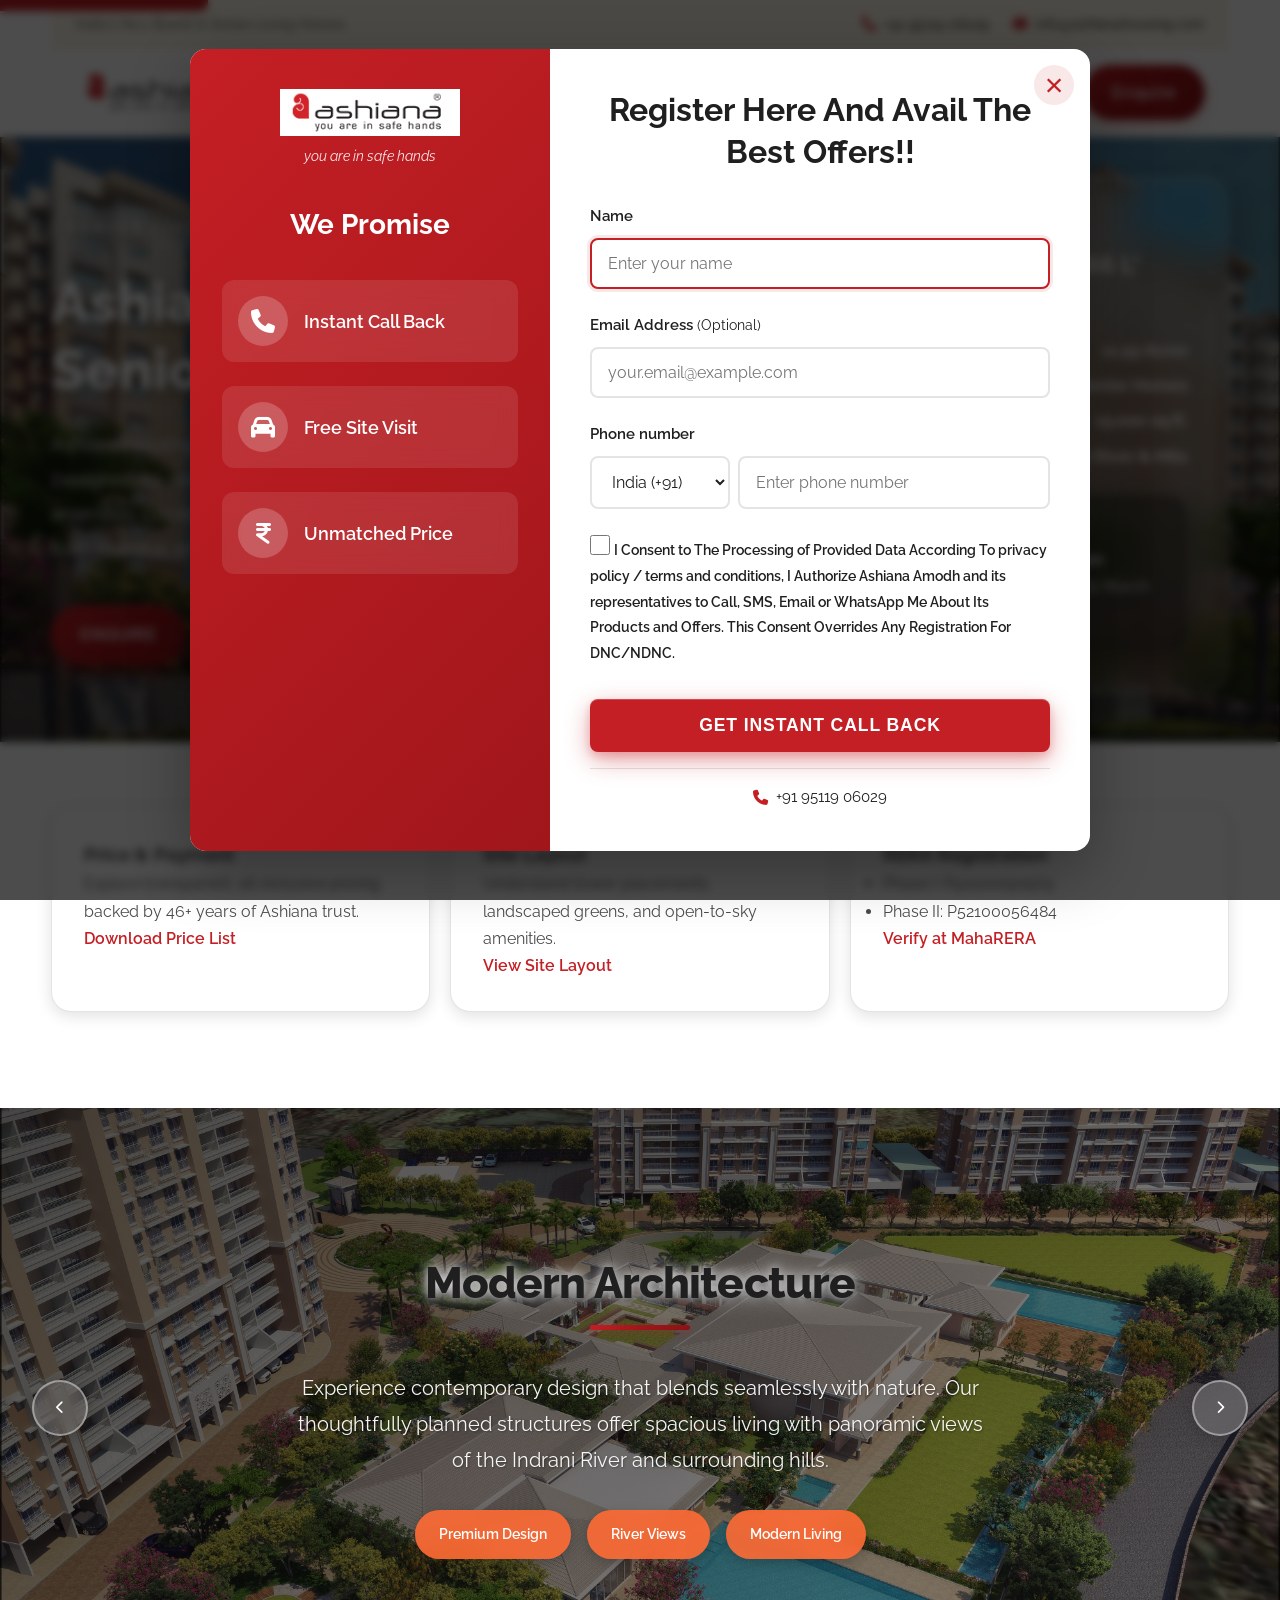
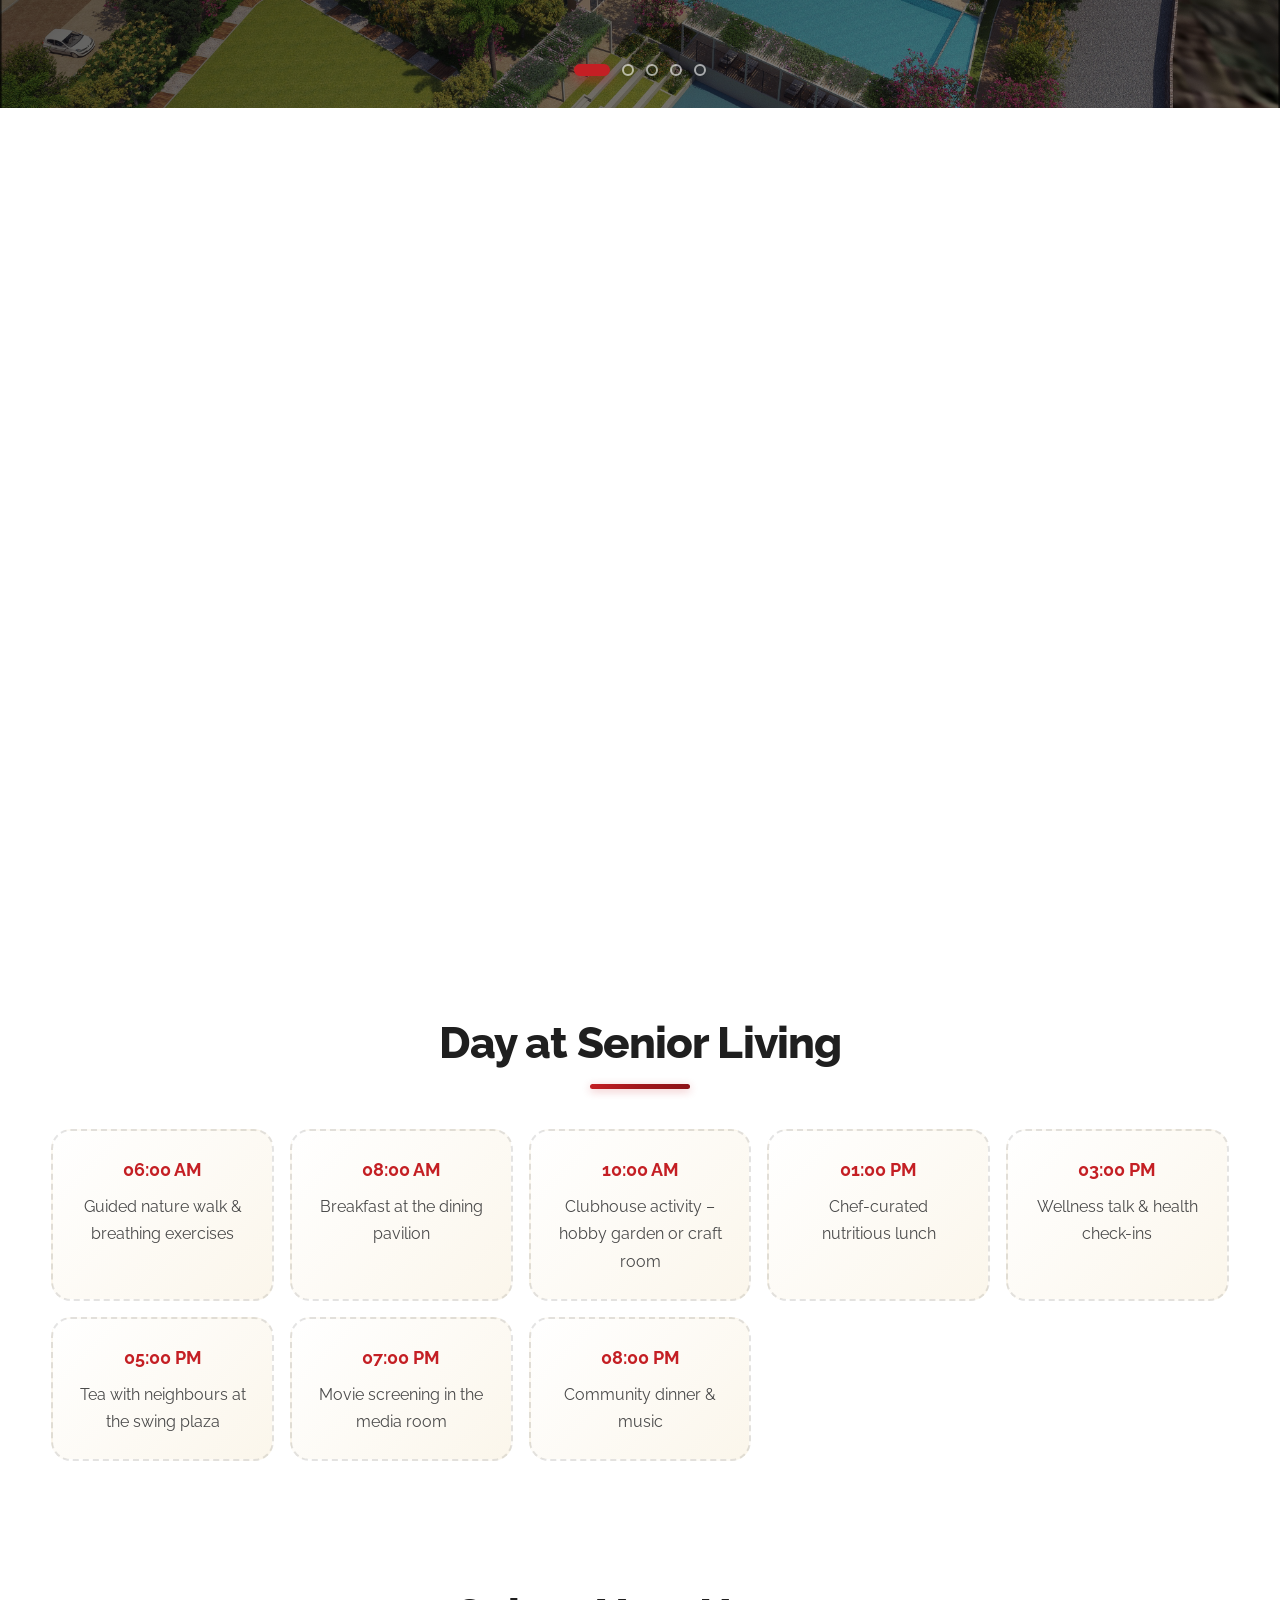
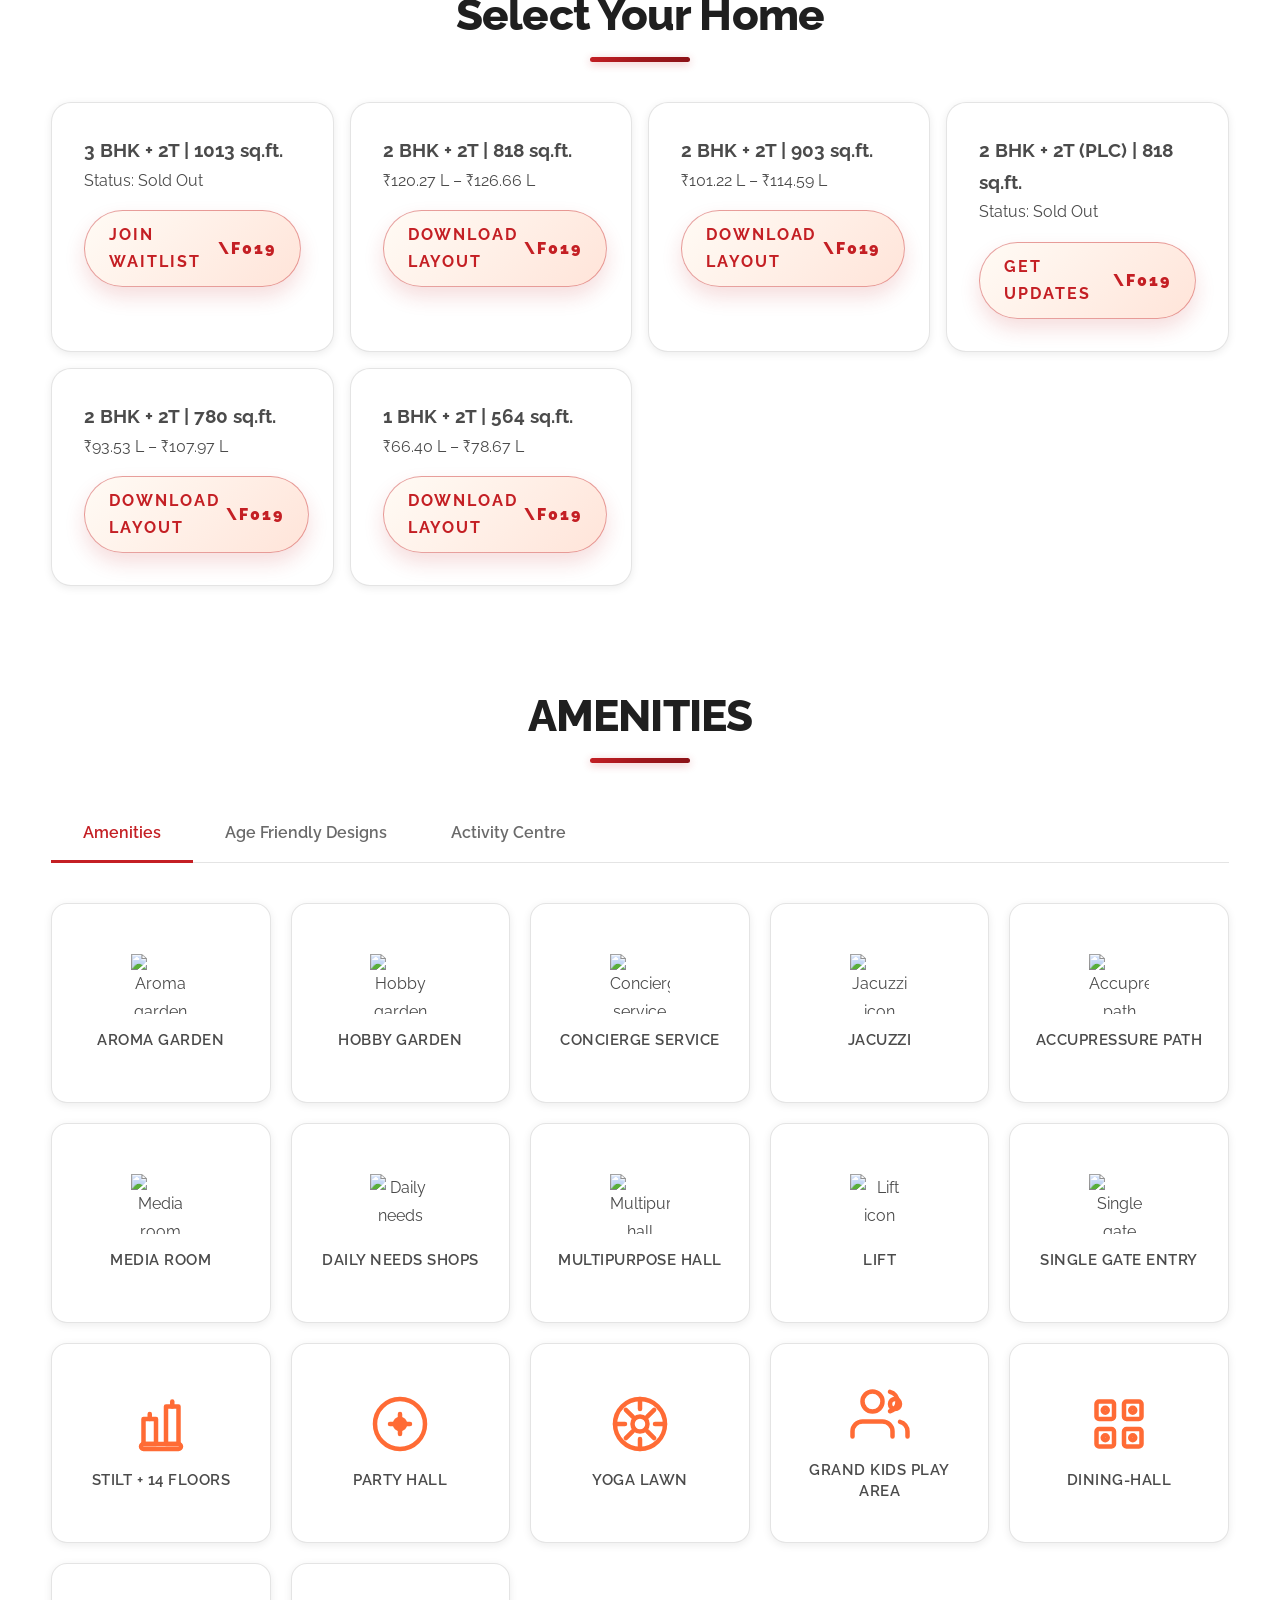
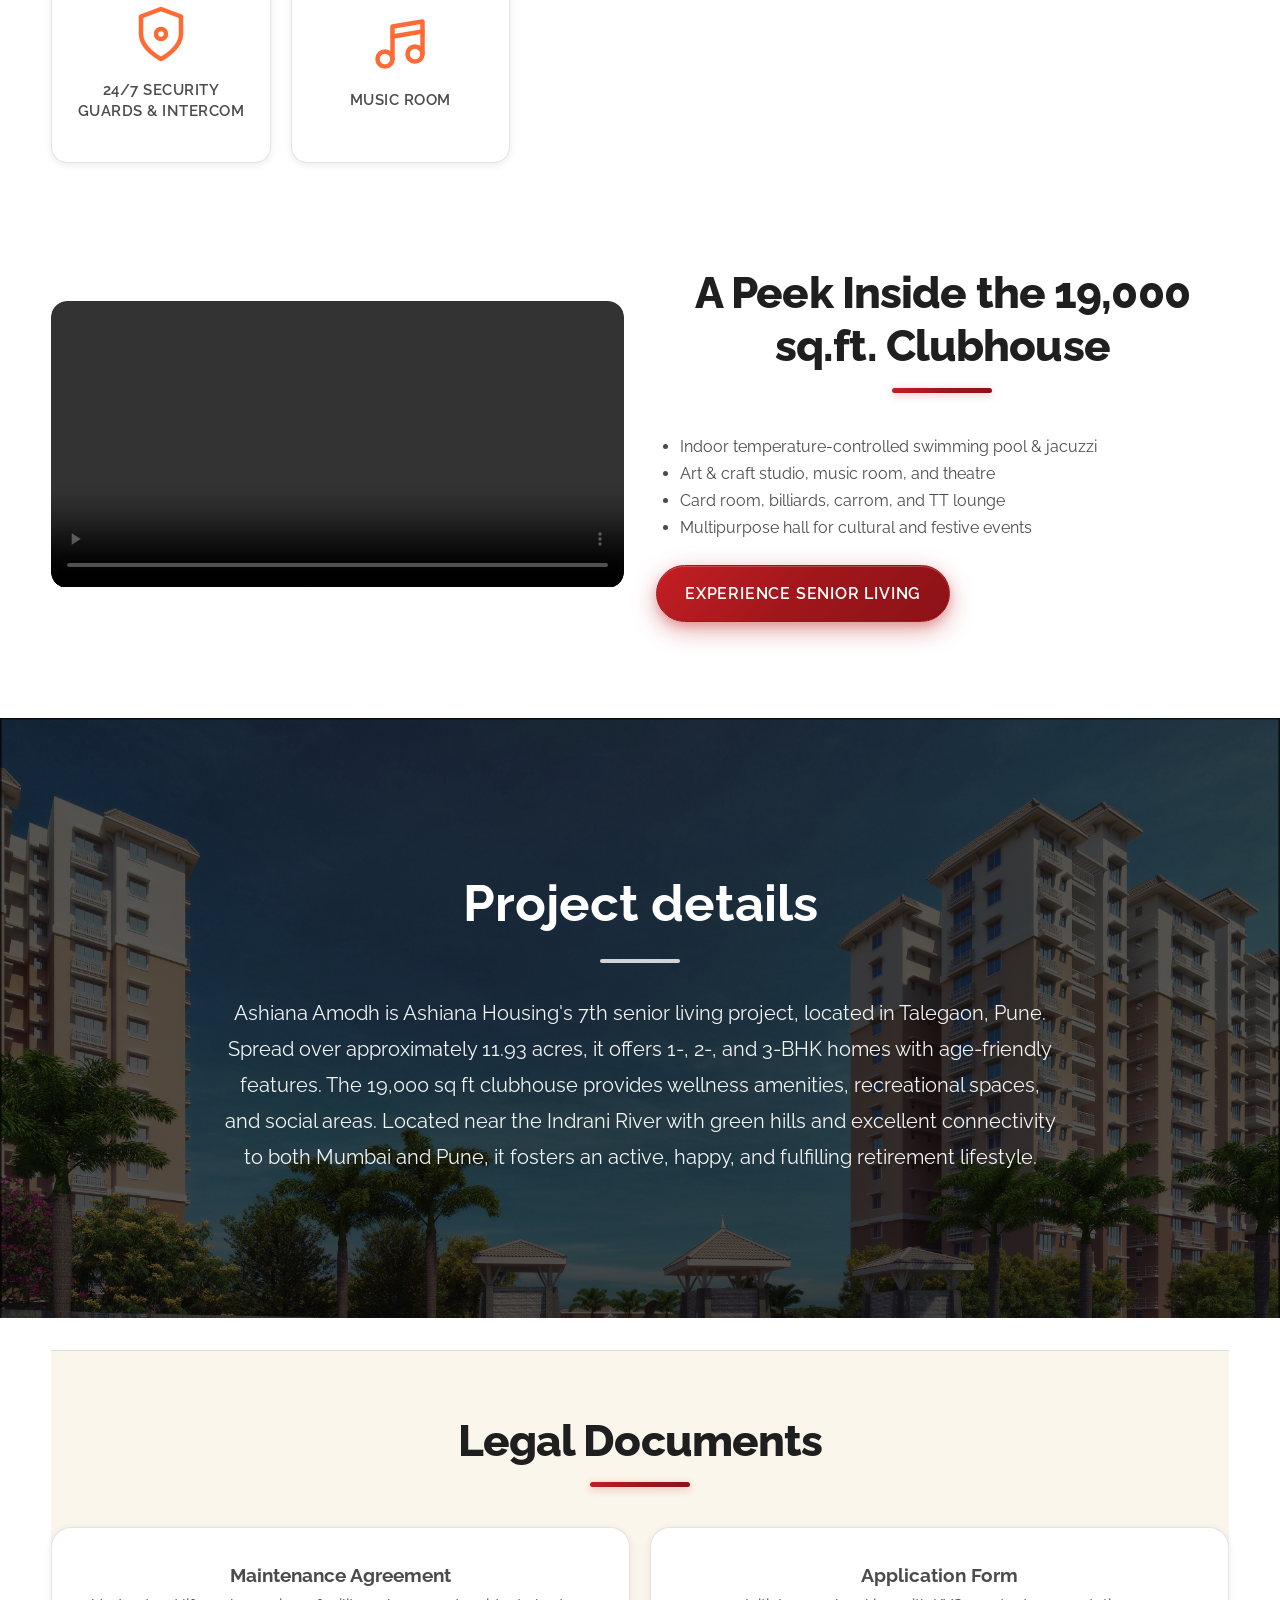
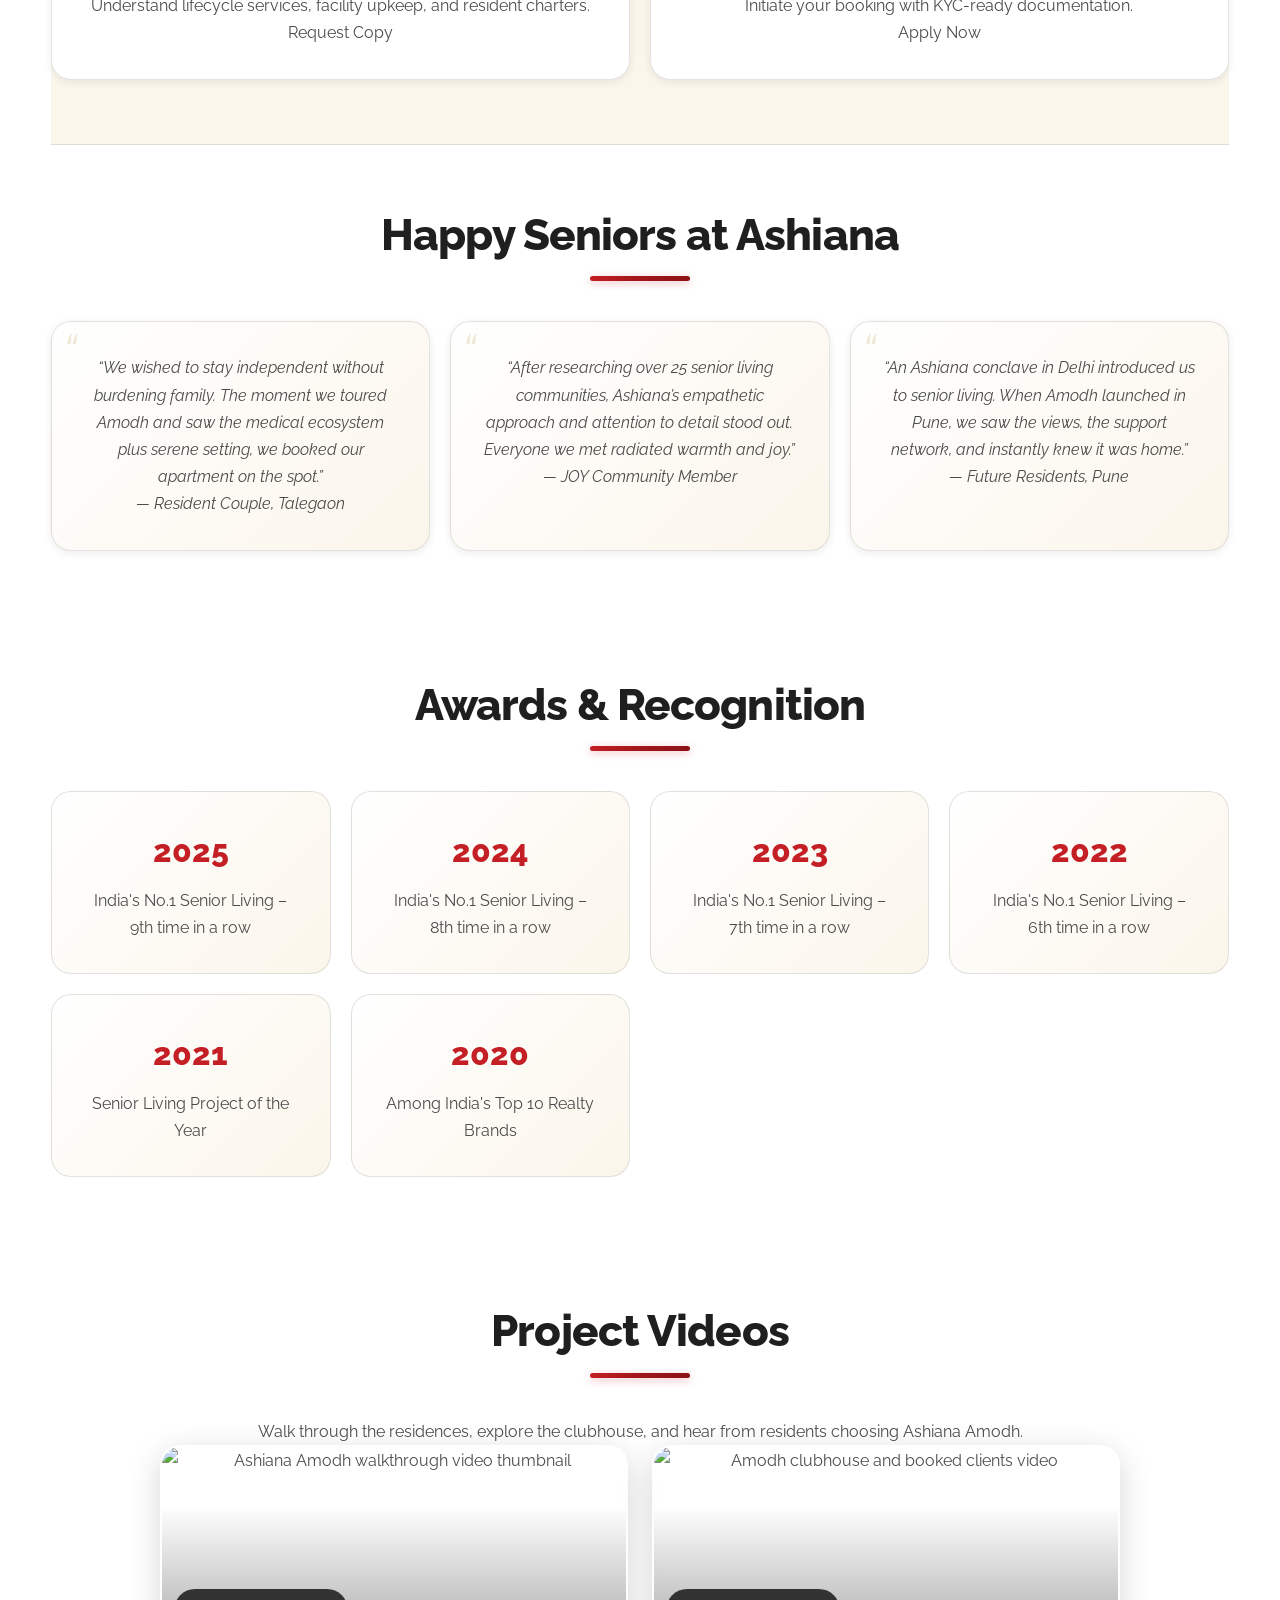
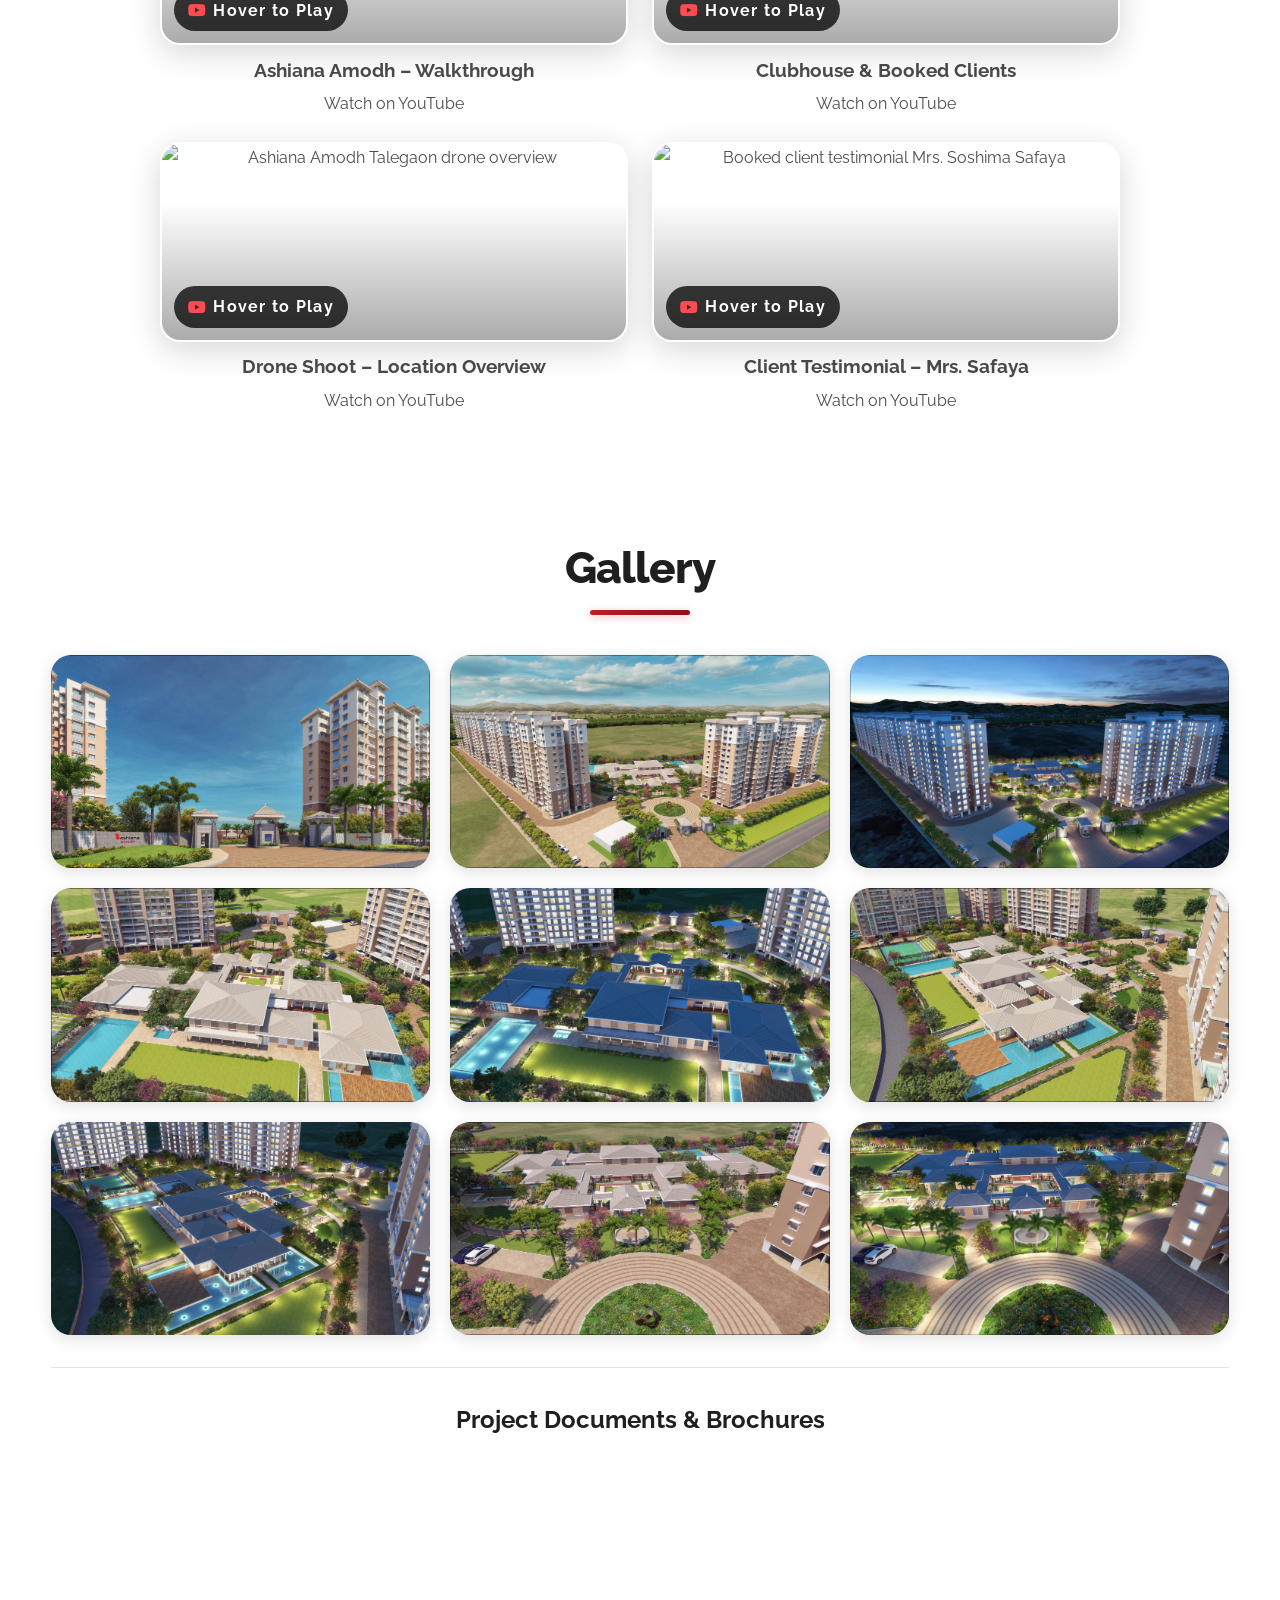
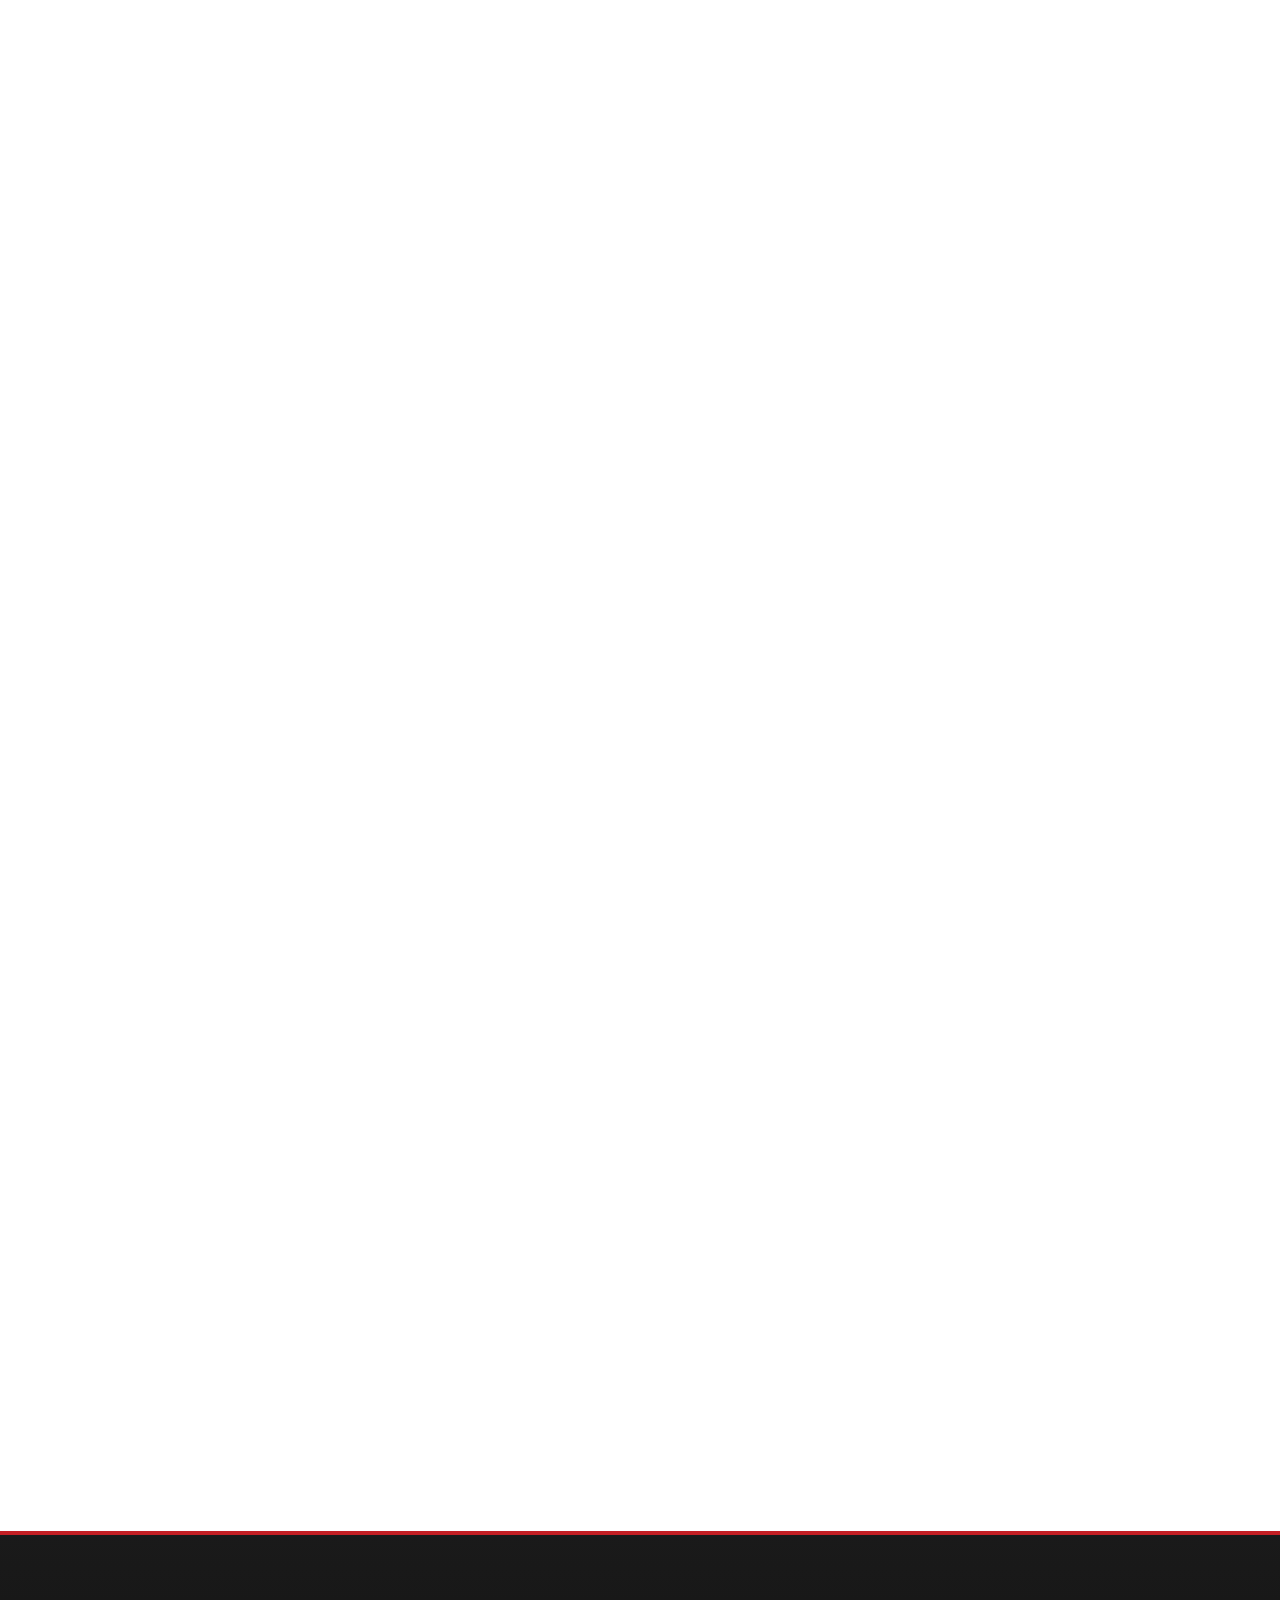
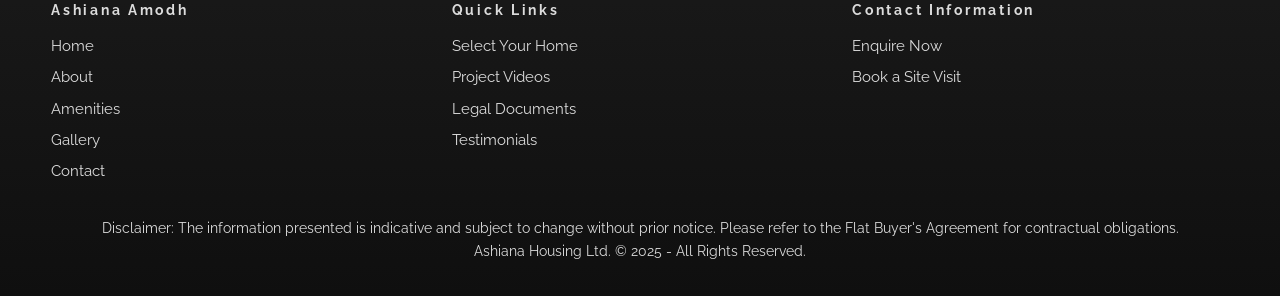
==== commit 520230d8: "Add responsive popup form with mobile optimizations and fix close button" ====
--- a/index.html
+++ b/index.html
@@ -15,7 +15,7 @@
   <link rel="preconnect" href="https://fonts.googleapis.com">
   <link rel="preconnect" href="https://fonts.gstatic.com" crossorigin>
   <link href="https://fonts.googleapis.com/css2?family=Raleway:wght@300;400;500;600;700&family=Roboto:wght@400;500;700&display=swap" rel="stylesheet">
-  <link rel="stylesheet" href="https://cdnjs.cloudflare.com/ajax/libs/font-awesome/6.5.1/css/all.min.css" integrity="sha512-7vC18m0tHbdD+14Q6gttxyPjdvVSxGInxjeRGna43EIBgzHuLlHotE5RX7V6czS4fFqqTZPIYOxTo1A6N0wL1w==" crossorigin="anonymous" referrerpolicy="no-referrer">
+  <link rel="stylesheet" href="https://cdnjs.cloudflare.com/ajax/libs/font-awesome/6.5.1/css/all.min.css" integrity="sha512-DTOQO9RWCH3ppGqcWaEA1BIZOC6xxalwEsw9c2QQeAIftl+Vegovlnee1c9QX4TctnWMn13TZye+giMm8e2LwA==" crossorigin="anonymous" referrerpolicy="no-referrer">
   <link rel="stylesheet" href="style.css">
 </head>
 <body>
@@ -45,7 +45,7 @@
           <li><a href="#testimonials">Residents</a></li>
         </ul>
       </nav>
-      <a class="cp-enquire" href="#contact">Enquire</a>
+      <a class="cp-enquire" href="#contact" data-open-popup="enquiry">Enquire</a>
     </div>
   </header>
 
@@ -57,7 +57,7 @@
           <h1>Ashiana Amodh – Your Senior Living Bliss in Pune</h1>
           <p>Ashiana Housing's 7th senior living project, spread over 11.93 acres in Talegaon, Pune. Designed for residents aged 55+ with 1-, 2-, and 3-BHK homes featuring age-friendly amenities. Located near the Indrani River with green hills and excellent connectivity to both Mumbai and Pune, fostering an active, happy, and fulfilling retirement lifestyle.</p>
           <div class="hero-actions">
-            <a class="btn primary" href="#contact">Enquire</a>
+            <a class="btn primary" href="#contact" data-open-popup="enquiry">Enquire</a>
             <a class="btn ghost" href="assets/BOOKLET - FOR LAYOUT AND SPECIFICATIONS.pdf" target="_blank" rel="noopener">Brochure</a>
             <a class="btn ghost" href="https://www.ashianahousing.com/uploads/pdf/amodh-price-list-22-sept-25-1758606973.pdf" target="_blank" rel="noopener">Price List</a>
           </div>
@@ -189,7 +189,7 @@
         <p>The heart of the community is a 19,000 sq ft clubhouse that offers wellness amenities (yoga lawn, fitness centre), recreational spaces (indoor games, library), and social areas. Located near the Indrani River with green hills and excellent connectivity to both Mumbai and Pune, Amodh seeks to foster an "active, happy, and fulfilling" retirement lifestyle.</p>
         <div class="cta-set">
           <a class="btn primary" href="#gallery">View Gallery</a>
-          <button class="btn ghost" data-open-modal="brochure">Book a Site Visit</button>
+          <button class="btn ghost" data-open-popup="enquiry">Book a Site Visit</button>
         </div>
       </div>
       <div class="media">
@@ -210,7 +210,7 @@
       <article>
         <h3>Book a Site Visit</h3>
         <p>Schedule a personalised walkthrough with our senior living advisors.</p>
-        <a href="#contact">Plan Your Visit</a>
+        <a href="#contact" data-open-popup="enquiry">Plan Your Visit</a>
       </article>
     </section>
 
@@ -234,7 +234,7 @@
         <article class="home-card">
           <h3>3 BHK + 2T | 1013 sq.ft.</h3>
           <p>Status: Sold Out</p>
-          <a href="#contact">Join Waitlist</a>
+          <a href="#contact" data-open-popup="enquiry">Join Waitlist</a>
         </article>
         <article class="home-card">
           <h3>2 BHK + 2T | 818 sq.ft.</h3>
@@ -249,7 +249,7 @@
         <article class="home-card">
           <h3>2 BHK + 2T (PLC) | 818 sq.ft.</h3>
           <p>Status: Sold Out</p>
-          <a href="#contact">Get Updates</a>
+          <a href="#contact" data-open-popup="enquiry">Get Updates</a>
         </article>
         <article class="home-card">
           <h3>2 BHK + 2T | 780 sq.ft.</h3>
@@ -483,7 +483,7 @@
           <li>Card room, billiards, carrom, and TT lounge</li>
           <li>Multipurpose hall for cultural and festive events</li>
         </ul>
-        <a class="btn primary" href="#contact">Experience Senior Living</a>
+        <a class="btn primary" href="#contact" data-open-popup="enquiry">Experience Senior Living</a>
       </div>
     </section>
 
@@ -503,12 +503,12 @@
         <article>
           <h3>Maintenance Agreement</h3>
           <p>Understand lifecycle services, facility upkeep, and resident charters.</p>
-          <a href="#contact">Request Copy</a>
+          <a href="#contact" data-open-popup="enquiry">Request Copy</a>
         </article>
         <article>
           <h3>Application Form</h3>
           <p>Initiate your booking with KYC-ready documentation.</p>
-          <a href="#contact">Apply Now</a>
+          <a href="#contact" data-open-popup="enquiry">Apply Now</a>
         </article>
       </div>
     </section>
@@ -659,11 +659,29 @@
         <h2>Experience Senior Living</h2>
         <p>Share your details and our advisors will connect within one business day.</p>
         <form id="enquiryForm" novalidate>
-          <label>Full Name<input type="text" name="name" required></label>
-          <label>Email<input type="email" name="email" required></label>
-          <label>Phone<input type="tel" name="phone" required></label>
-          <label>Message<textarea name="message" rows="4" required></textarea></label>
-          <button type="submit" class="btn primary">Submit</button>
+          <label>Full Name *<input type="text" name="name" required placeholder="Enter your full name"></label>
+          <label>Email *<input type="email" name="email" required placeholder="your.email@example.com"></label>
+          <label>Phone *<input type="tel" name="phone" required placeholder="+91 12345 67890"></label>
+          <label>Preferred Contact Time
+            <select name="contact_time">
+              <option value="">Select preferred time</option>
+              <option value="Morning (9 AM - 12 PM)">Morning (9 AM - 12 PM)</option>
+              <option value="Afternoon (12 PM - 5 PM)">Afternoon (12 PM - 5 PM)</option>
+              <option value="Evening (5 PM - 8 PM)">Evening (5 PM - 8 PM)</option>
+              <option value="Any time">Any time</option>
+            </select>
+          </label>
+          <label>Property Type Interest
+            <select name="property_type">
+              <option value="">Select property type</option>
+              <option value="1 BHK">1 BHK</option>
+              <option value="2 BHK">2 BHK</option>
+              <option value="3 BHK">3 BHK</option>
+              <option value="Not sure yet">Not sure yet</option>
+            </select>
+          </label>
+          <label>Message *<textarea name="message" rows="4" required placeholder="Tell us about your requirements..."></textarea></label>
+          <button type="submit" class="btn primary">Submit Enquiry</button>
           <p class="form-hint">By submitting, you agree to be contacted by Ashiana Housing.</p>
         </form>
         <div id="formAlert" role="status"></div>
@@ -704,8 +722,8 @@
       <div>
         <h4>Contact Information</h4>
         <ul>
-          <li><a href="#contact">Enquire Now</a></li>
-          <li><a href="#contact">Book a Site Visit</a></li>
+          <li><a href="#contact" data-open-popup="enquiry">Enquire Now</a></li>
+          <li><a href="#contact" data-open-popup="enquiry">Book a Site Visit</a></li>
         </ul>
       </div>
     </div>
@@ -725,6 +743,96 @@
     </div>
   </div>
 
+  <!-- Enquiry Popup Modal -->
+  <div id="enquiryPopup" class="popup-modal" role="dialog" aria-modal="true" aria-label="Enquiry Form">
+    <div class="popup-overlay"></div>
+    <div class="popup-container">
+      <button class="popup-close" aria-label="Close popup" id="popupCloseBtn">&times;</button>
+      <div class="popup-content-wrapper">
+        <div class="popup-promises">
+          <div class="popup-logo">
+            <img src="assets/logo@logo.png" alt="Ashiana Housing logo">
+            <p class="logo-tagline">you are in safe hands</p>
+          </div>
+          <h3>We Promise</h3>
+          <div class="promise-list">
+            <div class="promise-item">
+              <div class="promise-icon">
+                <i class="fa-solid fa-phone"></i>
+              </div>
+              <div class="promise-text">
+                <h4>Instant Call Back</h4>
+              </div>
+            </div>
+            <div class="promise-item">
+              <div class="promise-icon">
+                <i class="fa-solid fa-car"></i>
+              </div>
+              <div class="promise-text">
+                <h4>Free Site Visit</h4>
+              </div>
+            </div>
+            <div class="promise-item">
+              <div class="promise-icon">
+                <i class="fa-solid fa-indian-rupee-sign"></i>
+              </div>
+              <div class="promise-text">
+                <h4>Unmatched Price</h4>
+              </div>
+            </div>
+          </div>
+        </div>
+        <div class="popup-form-section">
+          <div class="popup-header">
+            <h2>Register Here And Avail The Best Offers!!</h2>
+          </div>
+          <form id="popupEnquiryForm" novalidate>
+            <div class="form-group">
+              <label for="popupName">Name</label>
+              <input type="text" id="popupName" name="name" required placeholder="Enter your name">
+            </div>
+            <div class="form-group">
+              <label for="popupEmail">Email Address <span class="optional">(Optional)</span></label>
+              <input type="email" id="popupEmail" name="email" placeholder="your.email@example.com">
+            </div>
+            <div class="form-group phone-group">
+              <label for="popupPhone">Phone number</label>
+              <div class="phone-input-wrapper">
+                <select id="popupCountryCode" name="country_code" class="country-code">
+                  <option value="+91" selected>India (+91)</option>
+                  <option value="+1">USA (+1)</option>
+                  <option value="+44">UK (+44)</option>
+                </select>
+                <input type="tel" id="popupPhone" name="phone" required placeholder="Enter phone number">
+              </div>
+            </div>
+            <div class="form-group checkbox-group">
+              <label class="checkbox-label">
+                <input type="checkbox" id="popupConsent" name="consent" required>
+                <span class="checkbox-text">I Consent to The Processing of Provided Data According To privacy policy / terms and conditions, I Authorize Ashiana Amodh and its representatives to Call, SMS, Email or WhatsApp Me About Its Products and Offers. This Consent Overrides Any Registration For DNC/NDNC.</span>
+              </label>
+            </div>
+            <div class="form-actions">
+              <button type="submit" class="btn primary btn-callback">Get Instant Call Back</button>
+            </div>
+            <div class="contact-info">
+              <p><i class="fa-solid fa-phone"></i> +91 95119 06029</p>
+            </div>
+            <div id="popupFormAlert" class="form-alert" role="status"></div>
+          </form>
+          <div id="popupSuccessMessage" class="popup-success" style="display: none;">
+            <div class="success-icon">
+              <i class="fa-solid fa-circle-check"></i>
+            </div>
+            <h3>Thank You!</h3>
+            <p>Your enquiry has been submitted successfully. Our team will reach out to you shortly.</p>
+            <button type="button" class="btn primary" id="closePopupAfterSuccess">Close</button>
+          </div>
+        </div>
+      </div>
+    </div>
+  </div>
+
   <script src="https://cdn.jsdelivr.net/npm/emailjs-com@3/dist/email.min.js" defer></script>
   <script src="script.js" defer></script>
 </body>
--- a/style.css
+++ b/style.css
@@ -22,6 +22,50 @@
   padding: 0;
 }
 
+/* Touch-friendly improvements */
+button,
+a.btn,
+.cp-enquire,
+.mobile-menu-toggle,
+.slide-nav,
+.lightbox-close,
+.lightbox-prev,
+.lightbox-next {
+  -webkit-tap-highlight-color: transparent;
+  touch-action: manipulation;
+}
+
+/* Prevent text size adjustment on iOS */
+html {
+  -webkit-text-size-adjust: 100%;
+  text-size-adjust: 100%;
+}
+
+/* Zoom-responsive container */
+body {
+  overflow-x: hidden;
+  max-width: 100vw;
+}
+
+/* Ensure all icons scale with zoom */
+i,
+svg {
+  max-width: 100%;
+  height: auto;
+}
+
+/* Prevent navigation overflow on zoom */
+.cp-topbar,
+.cp-nav {
+  overflow: visible;
+}
+
+.cp-topbar > *,
+.cp-nav > * {
+  min-width: 0;
+  max-width: 100%;
+}
+
 body {
   font-family: 'Raleway', 'Roboto', sans-serif;
   color: var(--text);
@@ -228,45 +272,134 @@
   box-shadow: 0 2px 12px rgba(0, 0, 0, 0.06);
   backdrop-filter: blur(10px);
   transition: all 0.3s ease;
+  width: 100%;
+  max-width: 100%;
+  overflow-x: hidden;
+  overflow-y: visible;
+  box-sizing: border-box;
+}
+
+@media (max-width: 768px) {
+  .cp-header {
+    overflow: visible !important;
+  }
 }
 
 .cp-topbar {
   background: #fbf5e7;
-  padding: 0.6rem 0;
+  padding: clamp(0.5rem, 1vw, 0.75rem) 0;
   display: flex;
   justify-content: space-between;
   align-items: center;
-  font-size: 0.85rem;
+  font-size: clamp(0.75rem, 1.5vw, 0.9rem);
   color: #6a6a6a;
   border-bottom: 1px solid rgba(57, 57, 57, 0.05);
+  flex-wrap: wrap;
+  gap: 0.5rem;
+}
+
+@media (max-width: 768px) {
+  .cp-topbar {
+    flex-direction: column;
+    text-align: center;
+    padding: 0.5rem 0;
+    gap: 0.75rem;
+  }
+  
+  .cp-topbar p {
+    font-size: clamp(0.7rem, 2.5vw, 0.8rem);
+    line-height: 1.4;
+    padding: 0 0.5rem;
+    margin: 0;
+  }
+  
+  .cp-top-actions {
+    width: 100%;
+    justify-content: center;
+    flex-direction: column;
+    align-items: stretch;
+    gap: 0.5rem;
+    padding: 0 1rem;
+  }
+  
+  .cp-top-actions a {
+    font-size: clamp(0.75rem, 2.5vw, 0.85rem);
+    padding: 0.75rem 1.25rem;
+    background: #fff;
+    border: 2px solid var(--primary);
+    border-radius: 12px;
+    white-space: nowrap;
+    display: flex;
+    align-items: center;
+    justify-content: center;
+    gap: 0.5rem;
+    color: var(--primary);
+    font-weight: 600;
+    text-decoration: none;
+    box-shadow: 0 2px 8px rgba(196, 31, 36, 0.15);
+    transition: all 0.3s ease;
+    min-height: 48px;
+  }
+  
+  .cp-top-actions a:active {
+    transform: scale(0.98);
+  }
+  
+  .cp-top-actions a:hover,
+  .cp-top-actions a:focus {
+    background: var(--primary);
+    color: #fff;
+    border-color: var(--primary);
+    box-shadow: 0 4px 12px rgba(196, 31, 36, 0.3);
+    transform: translateY(-2px);
+  }
+  
+  .cp-top-actions a i {
+    font-size: 1em;
+    color: inherit;
+    flex-shrink: 0;
+  }
+  
+  .cp-top-actions a:hover i,
+  .cp-top-actions a:focus i {
+    color: inherit;
+  }
 }
 
 .cp-topbar,
 .cp-nav {
   width: min(1200px, 92vw);
+  max-width: 100%;
   margin: 0 auto;
-  padding-left: 1.5rem;
-  padding-right: 1.5rem;
+  padding-left: clamp(1rem, 2vw, 1.5rem);
+  padding-right: clamp(1rem, 2vw, 1.5rem);
+  box-sizing: border-box;
 }
 
 .cp-topbar p {
   margin: 0;
   font-weight: 500;
+  flex-shrink: 1;
+  min-width: 0;
 }
 
 .cp-top-actions {
   display: flex;
-  gap: 1.5rem;
+  gap: clamp(0.75rem, 2vw, 1.5rem);
   font-weight: 500;
+  flex-shrink: 0;
+  flex-wrap: wrap;
 }
 
 .cp-top-actions a {
   display: flex;
   align-items: center;
-  gap: 0.5rem;
+  gap: clamp(0.25rem, 1vw, 0.5rem);
   color: #3c3c3c;
   text-decoration: none;
   transition: color 0.2s ease;
+  white-space: nowrap;
+  font-size: inherit;
 }
 
 .cp-top-actions a:hover {
@@ -275,34 +408,58 @@
 
 .cp-top-actions i {
   color: var(--primary);
-  font-size: 0.9rem;
+  font-size: 1em;
+  flex-shrink: 0;
+  width: 1em;
+  height: 1em;
 }
 
 .cp-nav {
   display: flex;
   align-items: center;
   justify-content: space-between;
-  padding: 0.85rem 1.5rem;
-  gap: 2rem;
+  padding: clamp(0.75rem, 1.5vw, 1rem) clamp(1rem, 2vw, 1.5rem);
+  gap: clamp(1rem, 2vw, 2rem);
+  flex-wrap: wrap;
+  min-height: 0;
 }
 
 .cp-logo {
   display: flex;
   align-items: center;
   text-decoration: none;
-  flex-shrink: 0;
+  flex-shrink: 1;
+  min-width: 0;
+  max-width: 100%;
 }
 
 .cp-logo img {
-  width: 180px;
+  width: clamp(120px, 15vw, 180px);
+  max-width: 100%;
   height: auto;
   display: block;
+  object-fit: contain;
 }
 
 .cp-nav nav {
-  flex: 1;
+  flex: 1 1 auto;
   display: flex;
   justify-content: center;
+  min-width: 0;
+}
+
+@media (max-width: 960px) {
+  .cp-nav {
+    overflow: visible !important;
+  }
+  
+  .cp-nav nav {
+    display: none !important;
+  }
+  
+  .cp-nav nav.active {
+    display: block !important;
+  }
 }
 
 .cp-nav nav ul {
@@ -310,12 +467,14 @@
   list-style: none;
   margin: 0;
   padding: 0;
-  gap: 1.5rem;
+  gap: clamp(0.75rem, 2vw, 1.5rem);
   align-items: center;
+  flex-wrap: wrap;
 }
 
 .cp-nav nav ul li {
   margin: 0;
+  flex-shrink: 0;
 }
 
 .cp-nav nav ul li a {
@@ -323,10 +482,11 @@
   color: var(--secondary);
   text-decoration: none;
   position: relative;
-  padding: 0.5rem 0;
+  padding: clamp(0.4rem, 1vw, 0.5rem) 0;
   display: block;
-  font-size: 0.95rem;
+  font-size: clamp(0.85rem, 1.5vw, 0.95rem);
   transition: color 0.2s ease;
+  white-space: nowrap;
 }
 
 .cp-nav nav ul li a:hover {
@@ -351,7 +511,7 @@
 .cp-enquire {
   background: var(--gradient-primary);
   color: #fff;
-  padding: 0.85rem 1.75rem;
+  padding: clamp(0.65rem, 1.5vw, 0.85rem) clamp(1.25rem, 3vw, 1.75rem);
   border-radius: 999px;
   font-weight: 600;
   text-decoration: none;
@@ -362,6 +522,11 @@
   white-space: nowrap;
   position: relative;
   overflow: hidden;
+  font-size: clamp(0.85rem, 1.5vw, 1rem);
+  min-height: 44px;
+  display: inline-flex;
+  align-items: center;
+  justify-content: center;
 }
 
 .cp-enquire::before {
@@ -385,12 +550,91 @@
 
 .mobile-menu-toggle {
   display: none;
-  background: none;
-  border: none;
+  background: var(--primary) !important;
+  border: none !important;
+  border-radius: 8px;
   font-size: 1.5rem;
-  color: var(--secondary);
+  color: #fff !important;
   cursor: pointer;
-  padding: 0.5rem;
+  padding: 0.75rem;
+  min-width: 48px;
+  min-height: 48px;
+  width: 48px;
+  height: 48px;
+  align-items: center;
+  justify-content: center;
+  flex-shrink: 0;
+  transition: all 0.3s ease;
+  position: relative;
+  z-index: 1001;
+  box-shadow: 0 2px 8px rgba(196, 31, 36, 0.3);
+  -webkit-tap-highlight-color: transparent;
+  user-select: none;
+  -webkit-user-select: none;
+}
+
+.mobile-menu-toggle:hover,
+.mobile-menu-toggle:focus {
+  background-color: var(--primary-dark) !important;
+  transform: scale(1.05);
+  box-shadow: 0 4px 12px rgba(196, 31, 36, 0.4);
+  outline: none;
+}
+
+.mobile-menu-toggle:active {
+  transform: scale(0.95);
+  background-color: var(--primary-dark) !important;
+}
+
+.mobile-menu-toggle:focus-visible {
+  outline: 2px solid var(--primary);
+  outline-offset: 2px;
+}
+
+.mobile-menu-toggle[aria-expanded="true"] {
+  background-color: var(--primary-dark) !important;
+}
+
+.mobile-menu-toggle i {
+  font-size: 1.5rem !important;
+  display: block !important;
+  line-height: 1;
+  transition: transform 0.3s ease;
+  color: #fff !important;
+  width: auto;
+  height: auto;
+}
+
+.mobile-menu-toggle i.fa-bars {
+  display: block !important;
+}
+
+.mobile-menu-toggle i.fa-times {
+  display: none !important;
+}
+
+.mobile-menu-toggle[aria-expanded="true"] i.fa-bars {
+  display: none !important;
+}
+
+.mobile-menu-toggle[aria-expanded="true"] i.fa-times {
+  display: block !important;
+}
+
+@media (max-width: 960px) {
+  .mobile-menu-toggle {
+    display: flex !important;
+    pointer-events: auto !important;
+    cursor: pointer !important;
+    visibility: visible !important;
+    opacity: 1 !important;
+  }
+  
+  .mobile-menu-toggle i {
+    display: block !important;
+    visibility: visible !important;
+    opacity: 1 !important;
+  }
 }
 .hero-spotlight {
   position: relative;
@@ -398,17 +642,48 @@
   padding: 0;
   width: 100%;
   overflow: hidden;
-  background-image: url('../assets/Amodh CP Booklet/Amodh Elevations/Amodh 1.jpg');
-  background-size: cover;
-  background-position: center;
-  background-repeat: no-repeat;
+  background: #1a1a1a url('assets/Amodh CP Booklet/Amodh Elevations/Amodh 1.jpg') center center / cover no-repeat;
   background-attachment: fixed;
+  display: flex;
+  align-items: center;
 }
 
 @media (max-width: 768px) {
   .hero-spotlight {
     background-attachment: scroll;
-    min-height: 500px;
+    min-height: 100vh;
+    min-height: 100dvh;
+    background-size: cover;
+    background-position: center center;
+  }
+}
+
+@media (max-width: 480px) {
+  .hero-spotlight {
+    min-height: 90vh;
+    min-height: 90dvh;
+    background-size: cover;
+    background-position: center 20%;
+  }
+}
+
+@media (max-width: 768px) {
+  .hero-spotlight {
+    background-attachment: scroll;
+    min-height: 100vh;
+    min-height: 100dvh; /* Dynamic viewport height for mobile */
+    background-size: cover;
+    background-position: center center;
+    background-repeat: no-repeat;
+  }
+}
+
+@media (max-width: 480px) {
+  .hero-spotlight {
+    min-height: 90vh;
+    min-height: 90dvh;
+    background-size: cover;
+    background-position: center 20%;
   }
 }
 
@@ -422,14 +697,30 @@
   gap: 2rem;
   padding: 2.5rem 0 3rem;
   color: #fff;
+  min-height: 600px;
+  align-items: center;
 }
 
 .hero-spotlight::after {
   content: '';
   position: absolute;
   inset: 0;
-  background: var(--gradient-overlay);
+  background: linear-gradient(180deg, rgba(0, 0, 0, 0.2) 0%, rgba(0, 0, 0, 0.35) 50%, rgba(0, 0, 0, 0.5) 100%);
   animation: fadeIn 1s ease-out;
+  z-index: 0;
+  pointer-events: none;
+}
+
+@media (max-width: 768px) {
+  .hero-spotlight::after {
+    background: linear-gradient(180deg, rgba(0, 0, 0, 0.15) 0%, rgba(0, 0, 0, 0.3) 50%, rgba(0, 0, 0, 0.45) 100%);
+  }
+}
+
+@media (max-width: 480px) {
+  .hero-spotlight::after {
+    background: linear-gradient(180deg, rgba(0, 0, 0, 0.1) 0%, rgba(0, 0, 0, 0.25) 50%, rgba(0, 0, 0, 0.4) 100%);
+  }
 }
 
 @keyframes fadeIn {
@@ -1298,12 +1589,13 @@
   width: 100%;
   height: 120%;
   z-index: 0;
-  background-image: url('../assets/Amodh CP Booklet/Amodh Elevations/Amodh 1.jpg');
+  background-image: url('assets/Amodh CP Booklet/Amodh Elevations/Amodh 1.jpg');
   background-size: cover;
   background-position: center;
   background-repeat: no-repeat;
   transform: translateY(0);
   will-change: transform;
+  background-color: #1a1a1a; /* Fallback color */
 }
 
 .project-overlay {
@@ -1849,6 +2141,729 @@
 .toast.show {
   opacity: 1;
   transform: translateY(0) scale(1);
+}
+
+/* Popup Modal Styles */
+.popup-modal {
+  display: none;
+  position: fixed;
+  top: 0;
+  left: 0;
+  width: 100%;
+  height: 100%;
+  z-index: 10000;
+  align-items: center;
+  justify-content: center;
+  opacity: 0;
+  visibility: hidden;
+  transition: opacity 0.3s ease, visibility 0.3s ease;
+}
+
+.popup-modal.active {
+  display: flex;
+  opacity: 1;
+  visibility: visible;
+}
+
+.popup-overlay {
+  position: absolute;
+  top: 0;
+  left: 0;
+  width: 100%;
+  height: 100%;
+  background: rgba(0, 0, 0, 0.7);
+  backdrop-filter: blur(4px);
+}
+
+.popup-container {
+  position: relative;
+  width: 90%;
+  max-width: 900px;
+  max-height: 90vh;
+  background: #fff;
+  border-radius: 16px;
+  box-shadow: 0 20px 60px rgba(0, 0, 0, 0.3);
+  z-index: 10001;
+  overflow: hidden;
+  transform: scale(0.9) translateY(20px);
+  transition: transform 0.3s cubic-bezier(0.4, 0, 0.2, 1);
+  display: flex;
+}
+
+.popup-modal.active .popup-container {
+  transform: scale(1) translateY(0);
+}
+
+.popup-close {
+  position: absolute;
+  top: 1rem;
+  right: 1rem;
+  background: rgba(196, 31, 36, 0.1);
+  border: none;
+  color: var(--primary);
+  font-size: 2rem;
+  width: 40px;
+  height: 40px;
+  border-radius: 50%;
+  cursor: pointer;
+  display: flex;
+  align-items: center;
+  justify-content: center;
+  transition: all 0.3s ease;
+  z-index: 10002;
+  line-height: 1;
+}
+
+.popup-close:hover {
+  background: rgba(196, 31, 36, 0.2);
+  color: var(--primary);
+  transform: scale(1.1);
+}
+
+.popup-close:active {
+  transform: scale(0.95);
+}
+
+.popup-content-wrapper {
+  display: flex;
+  width: 100%;
+  min-height: 500px;
+}
+
+.popup-promises {
+  flex: 0 0 40%;
+  background: linear-gradient(135deg, var(--primary) 0%, #a0161b 100%);
+  color: #fff;
+  padding: 2.5rem 2rem;
+  display: flex;
+  flex-direction: column;
+  justify-content: flex-start;
+  align-items: center;
+}
+
+.popup-logo {
+  margin-bottom: 2rem;
+  text-align: center;
+}
+
+.popup-logo img {
+  max-width: 180px;
+  height: auto;
+  margin-bottom: 0.5rem;
+}
+
+.popup-logo .logo-tagline {
+  color: rgba(255, 255, 255, 0.9);
+  font-size: 0.9rem;
+  font-style: italic;
+  margin: 0;
+  font-weight: 400;
+}
+
+.popup-promises h3 {
+  color: #fff;
+  font-size: 1.75rem;
+  font-weight: 700;
+  margin-bottom: 2rem;
+  text-align: center;
+}
+
+.promise-list {
+  width: 100%;
+  display: flex;
+  flex-direction: column;
+  gap: 1.5rem;
+}
+
+.promise-item {
+  display: flex;
+  align-items: center;
+  gap: 1rem;
+  padding: 1rem;
+  background: rgba(255, 255, 255, 0.1);
+  border-radius: 12px;
+  backdrop-filter: blur(10px);
+}
+
+.promise-icon {
+  width: 50px;
+  height: 50px;
+  background: rgba(255, 255, 255, 0.2);
+  border-radius: 50%;
+  display: flex;
+  align-items: center;
+  justify-content: center;
+  flex-shrink: 0;
+}
+
+.promise-icon i {
+  font-size: 1.5rem;
+  color: #fff;
+}
+
+.promise-text h4 {
+  color: #fff;
+  font-size: 1.1rem;
+  font-weight: 600;
+  margin: 0;
+}
+
+.popup-form-section {
+  flex: 1;
+  padding: 2.5rem;
+  overflow-y: auto;
+  max-height: 90vh;
+}
+
+.popup-header {
+  text-align: center;
+  margin-bottom: 2rem;
+}
+
+.popup-header h2 {
+  color: var(--charcoal);
+  font-size: clamp(1.5rem, 4vw, 2rem);
+  margin-bottom: 0.5rem;
+  font-weight: 700;
+  line-height: 1.3;
+}
+
+.popup-header p {
+  color: var(--secondary);
+  font-size: clamp(0.9rem, 2vw, 1rem);
+  margin: 0;
+}
+
+.popup-form-section .form-group {
+  margin-bottom: 1.5rem;
+}
+
+.popup-form-section .form-group label {
+  display: block;
+  margin-bottom: 0.5rem;
+  color: var(--charcoal);
+  font-weight: 600;
+  font-size: 0.95rem;
+}
+
+.popup-form-section .form-group .optional {
+  color: var(--secondary);
+  font-weight: 400;
+  font-size: 0.85rem;
+}
+
+.popup-form-section .form-group input,
+.popup-form-section .form-group select,
+.popup-form-section .form-group textarea {
+  width: 100%;
+  padding: 0.875rem 1rem;
+  border: 2px solid var(--border);
+  border-radius: 8px;
+  font-size: 1rem;
+  font-family: inherit;
+  transition: all 0.3s ease;
+  background: #fff;
+  color: var(--charcoal);
+  box-sizing: border-box;
+}
+
+.popup-form-section .form-group input:focus,
+.popup-form-section .form-group select:focus,
+.popup-form-section .form-group textarea:focus {
+  outline: none;
+  border-color: var(--primary);
+  box-shadow: 0 0 0 3px rgba(196, 31, 36, 0.1);
+}
+
+.phone-group {
+  margin-bottom: 1.5rem;
+}
+
+.phone-input-wrapper {
+  display: flex;
+  gap: 0.5rem;
+  align-items: stretch;
+}
+
+.country-code {
+  flex: 0 0 140px;
+  padding: 0.875rem 0.75rem;
+  border: 2px solid var(--border);
+  border-radius: 8px;
+  font-size: 0.95rem;
+  background: #fff;
+  color: var(--charcoal);
+  cursor: pointer;
+}
+
+.phone-input-wrapper input {
+  flex: 1;
+}
+
+.checkbox-group {
+  margin-bottom: 1.5rem;
+}
+
+.checkbox-label {
+  display: flex;
+  align-items: flex-start;
+  gap: 0.75rem;
+  cursor: pointer;
+  font-weight: 400;
+}
+
+.checkbox-label input[type="checkbox"] {
+  width: 20px;
+  height: 20px;
+  margin-top: 2px;
+  flex-shrink: 0;
+  cursor: pointer;
+  accent-color: var(--primary);
+}
+
+.checkbox-text {
+  font-size: 0.85rem;
+  color: var(--charcoal);
+  line-height: 1.5;
+}
+
+.popup-content .form-group textarea {
+  resize: vertical;
+  min-height: 100px;
+}
+
+.popup-form-section .form-actions {
+  margin-top: 2rem;
+  margin-bottom: 1rem;
+}
+
+.popup-form-section .form-actions .btn {
+  width: 100%;
+  padding: 1rem;
+  font-size: 1.1rem;
+  font-weight: 600;
+  background: var(--primary);
+  color: #fff;
+  border: none;
+  border-radius: 8px;
+  cursor: pointer;
+  transition: all 0.3s ease;
+}
+
+.popup-form-section .form-actions .btn:hover {
+  background: var(--primary-dark);
+  transform: translateY(-2px);
+  box-shadow: 0 4px 12px rgba(196, 31, 36, 0.4);
+}
+
+.contact-info {
+  text-align: center;
+  margin-top: 1rem;
+  padding-top: 1rem;
+  border-top: 1px solid var(--border);
+}
+
+.contact-info p {
+  color: var(--charcoal);
+  font-size: 0.95rem;
+  margin: 0;
+  display: flex;
+  align-items: center;
+  justify-content: center;
+  gap: 0.5rem;
+}
+
+.contact-info i {
+  color: var(--primary);
+}
+
+.popup-form-section .form-hint {
+  text-align: center;
+  font-size: 0.85rem;
+  color: var(--secondary);
+  margin-top: 1rem;
+  margin-bottom: 0;
+}
+
+.popup-form-section .form-alert {
+  margin-top: 1rem;
+  padding: 0.75rem 1rem;
+  border-radius: 8px;
+  font-size: 0.9rem;
+  text-align: center;
+  display: none;
+}
+
+.popup-form-section .form-alert.show {
+  display: block;
+}
+
+.popup-success {
+  text-align: center;
+  padding: 2rem 1rem;
+}
+
+.popup-success .success-icon {
+  width: 80px;
+  height: 80px;
+  margin: 0 auto 1.5rem;
+  background: rgba(47, 133, 90, 0.1);
+  border-radius: 50%;
+  display: flex;
+  align-items: center;
+  justify-content: center;
+}
+
+.popup-success .success-icon i {
+  font-size: 3rem;
+  color: #2f855a;
+}
+
+.popup-success h3 {
+  color: var(--charcoal);
+  font-size: 1.75rem;
+  margin-bottom: 1rem;
+  font-weight: 700;
+}
+
+.popup-success p {
+  color: var(--secondary);
+  font-size: 1rem;
+  margin-bottom: 2rem;
+  line-height: 1.6;
+}
+
+.popup-success .btn {
+  width: 100%;
+  max-width: 200px;
+}
+
+@media (max-width: 768px) {
+  .popup-container {
+    width: 100% !important;
+    max-width: 100% !important;
+    max-height: 100vh !important;
+    height: 100vh !important;
+    border-radius: 0 !important;
+    margin: 0 !important;
+    flex-direction: column;
+  }
+
+  .popup-content-wrapper {
+    flex-direction: column;
+    min-height: auto;
+    height: 100%;
+    overflow-y: auto;
+    -webkit-overflow-scrolling: touch;
+  }
+
+  .popup-promises {
+    flex: 0 0 auto;
+    padding: 1.5rem 1.25rem;
+    min-height: auto;
+    max-height: 40vh;
+    overflow-y: auto;
+    -webkit-overflow-scrolling: touch;
+  }
+
+  .popup-logo {
+    margin-bottom: 1.5rem;
+  }
+
+  .popup-logo img {
+    max-width: 140px;
+  }
+
+  .popup-logo .logo-tagline {
+    font-size: 0.8rem;
+  }
+
+  .popup-promises h3 {
+    font-size: clamp(1.25rem, 4vw, 1.5rem);
+    margin-bottom: 1.25rem;
+  }
+
+  .promise-list {
+    gap: 0.875rem;
+  }
+
+  .promise-item {
+    padding: 0.875rem;
+    gap: 0.75rem;
+  }
+
+  .promise-icon {
+    width: 45px;
+    height: 45px;
+    flex-shrink: 0;
+  }
+
+  .promise-icon i {
+    font-size: 1.25rem;
+  }
+
+  .promise-text h4 {
+    font-size: clamp(0.95rem, 3vw, 1.05rem);
+  }
+
+  .popup-form-section {
+    flex: 1;
+    padding: 1.5rem 1.25rem;
+    overflow-y: auto;
+    -webkit-overflow-scrolling: touch;
+    min-height: 0;
+  }
+
+  .popup-close {
+    top: 0.75rem;
+    right: 0.75rem;
+    width: 44px !important;
+    height: 44px !important;
+    min-width: 44px !important;
+    min-height: 44px !important;
+    font-size: 1.75rem !important;
+    background: rgba(196, 31, 36, 0.2) !important;
+    z-index: 10003 !important;
+    position: fixed !important;
+    cursor: pointer !important;
+    pointer-events: auto !important;
+  }
+  
+  .popup-close:hover,
+  .popup-close:active {
+    background: rgba(196, 31, 36, 0.3) !important;
+    transform: scale(1.1);
+  }
+
+  .popup-header {
+    margin-bottom: 1.5rem;
+  }
+
+  .popup-header h2 {
+    font-size: clamp(1.1rem, 4.5vw, 1.5rem);
+    line-height: 1.3;
+  }
+
+  .popup-header p {
+    font-size: clamp(0.85rem, 3vw, 0.95rem);
+  }
+
+  .popup-form-section .form-group {
+    margin-bottom: 1.25rem;
+  }
+
+  .popup-form-section .form-group label {
+    font-size: clamp(0.9rem, 3vw, 0.95rem);
+    margin-bottom: 0.5rem;
+  }
+
+  .popup-form-section .form-group input,
+  .popup-form-section .form-group select,
+  .popup-form-section .form-group textarea {
+    padding: 0.875rem;
+    font-size: 16px; /* Prevents zoom on iOS */
+    min-height: 48px; /* Touch-friendly size */
+    border-width: 1.5px;
+  }
+
+  .phone-input-wrapper {
+    flex-direction: column;
+    gap: 0.75rem;
+  }
+
+  .country-code {
+    width: 100%;
+    flex: 1;
+    min-height: 48px;
+  }
+
+  .phone-input-wrapper input {
+    width: 100%;
+  }
+
+  .checkbox-label {
+    align-items: flex-start;
+    gap: 0.75rem;
+  }
+
+  .checkbox-label input[type="checkbox"] {
+    width: 22px;
+    height: 22px;
+    margin-top: 3px;
+    flex-shrink: 0;
+  }
+
+  .checkbox-text {
+    font-size: clamp(0.75rem, 2.5vw, 0.85rem);
+    line-height: 1.5;
+  }
+
+  .popup-form-section .form-actions {
+    margin-top: 1.75rem;
+    margin-bottom: 1rem;
+  }
+
+  .popup-form-section .form-actions .btn {
+    padding: 1rem;
+    font-size: clamp(1rem, 3.5vw, 1.1rem);
+    min-height: 52px; /* Extra touch-friendly size */
+    font-weight: 600;
+  }
+
+  .contact-info {
+    margin-top: 1rem;
+    padding-top: 1rem;
+  }
+
+  .contact-info p {
+    font-size: clamp(0.9rem, 3vw, 0.95rem);
+    flex-wrap: wrap;
+    justify-content: center;
+    text-align: center;
+  }
+
+  .popup-success {
+    padding: 1.5rem 1rem;
+  }
+
+  .popup-success .success-icon {
+    width: 70px;
+    height: 70px;
+    margin-bottom: 1.25rem;
+  }
+
+  .popup-success .success-icon i {
+    font-size: 2.5rem;
+  }
+
+  .popup-success h3 {
+    font-size: clamp(1.25rem, 4vw, 1.5rem);
+  }
+
+  .popup-success p {
+    font-size: clamp(0.9rem, 3vw, 0.95rem);
+  }
+
+  .popup-success .btn {
+    min-height: 48px;
+    padding: 0.875rem 1.5rem;
+  }
+}
+
+@media (max-width: 480px) {
+  .popup-promises {
+    padding: 1.25rem 1rem;
+  }
+
+  .popup-logo img {
+    max-width: 120px;
+  }
+
+  .popup-promises h3 {
+    font-size: 1.2rem;
+    margin-bottom: 1rem;
+  }
+
+  .promise-item {
+    padding: 0.75rem;
+    gap: 0.625rem;
+  }
+
+  .promise-icon {
+    width: 40px;
+    height: 40px;
+  }
+
+  .promise-icon i {
+    font-size: 1.1rem;
+  }
+
+  .promise-text h4 {
+    font-size: 0.95rem;
+  }
+
+  .popup-form-section {
+    padding: 1.25rem 1rem;
+  }
+
+  .popup-close {
+    top: 0.5rem !important;
+    right: 0.5rem !important;
+    width: 44px !important;
+    height: 44px !important;
+    min-width: 44px !important;
+    min-height: 44px !important;
+    font-size: 1.75rem !important;
+    background: rgba(196, 31, 36, 0.25) !important;
+    z-index: 10003 !important;
+    position: fixed !important;
+    cursor: pointer !important;
+    pointer-events: auto !important;
+  }
+
+  .popup-header {
+    margin-bottom: 1.25rem;
+  }
+
+  .popup-header h2 {
+    font-size: 1.1rem;
+  }
+
+  .popup-form-section .form-group {
+    margin-bottom: 1rem;
+  }
+
+  .popup-form-section .form-group label {
+    font-size: 0.9rem;
+  }
+
+  .popup-form-section .form-group input,
+  .popup-form-section .form-group select,
+  .popup-form-section .form-group textarea {
+    padding: 0.875rem;
+    font-size: 16px;
+  }
+
+  .checkbox-text {
+    font-size: 0.75rem;
+  }
+
+  .popup-form-section .form-actions {
+    margin-top: 1.5rem;
+  }
+
+  .popup-form-section .form-actions .btn {
+    padding: 1rem;
+    font-size: 1rem;
+    min-height: 50px;
+  }
+
+  .contact-info p {
+    font-size: 0.85rem;
+  }
+}
+
+@media (max-width: 360px) {
+  .popup-promises {
+    padding: 1rem 0.875rem;
+  }
+
+  .popup-logo img {
+    max-width: 100px;
+  }
+
+  .popup-form-section {
+    padding: 1rem 0.875rem;
+  }
+
+  .popup-header h2 {
+    font-size: 1rem;
+  }
+
+  .popup-form-section .form-group input,
+  .popup-form-section .form-group select {
+    padding: 0.75rem;
+  }
 }
 
 /* Lightbox Styles */
@@ -1949,7 +2964,554 @@
   transform: translateY(-50%) scale(1.1);
 }
 
+/* ============================================
+   COMPREHENSIVE RESPONSIVE STYLES
+   ============================================ */
+
+/* Large Tablets and Small Desktops (1024px and below) */
+@media (max-width: 1024px) {
+  main > section {
+    width: min(1200px, 95vw);
+    padding: 3.5rem 0;
+  }
+  
+  .cp-topbar,
+  .cp-nav {
+    width: min(1200px, 95vw);
+    padding-left: 1.25rem;
+    padding-right: 1.25rem;
+  }
+  
+  .hero-content {
+    width: min(1200px, 95vw);
+  }
+  
+  .cp-gallery .gallery-grid {
+    grid-template-columns: repeat(2, 1fr);
+  }
+  
+  .cp-videos .video-grid {
+    grid-template-columns: repeat(2, 1fr);
+  }
+}
+
+/* Tablets (768px and below) */
 @media (max-width: 768px) {
+  /* General Section Spacing */
+  main > section {
+    padding: 2.5rem 0;
+    width: min(1200px, 92vw);
+  }
+  
+  /* Typography */
+  main > section > h2,
+  main > section .content > h2,
+  main > section h2:first-child {
+    font-size: clamp(1.75rem, 5vw, 2.25rem);
+    margin-bottom: 1.5rem;
+    padding-bottom: 0.75rem;
+  }
+  
+  main > section > h2::after,
+  main > section .content > h2::after,
+  main > section h2:first-child::after {
+    width: 60px;
+    height: 3px;
+  }
+  
+  /* Header */
+  .cp-topbar {
+    flex-direction: column;
+    gap: clamp(0.5rem, 1.5vw, 0.75rem);
+    text-align: center;
+    padding: clamp(0.6rem, 1.5vw, 0.75rem) clamp(0.75rem, 2vw, 1rem);
+    font-size: clamp(0.7rem, 2vw, 0.85rem);
+  }
+  
+  .cp-top-actions {
+    flex-direction: row;
+    justify-content: center;
+    flex-wrap: wrap;
+    gap: clamp(0.75rem, 2vw, 1rem);
+    font-size: inherit;
+  }
+  
+  .cp-top-actions a {
+    font-size: inherit;
+  }
+  
+  .cp-nav {
+    flex-wrap: wrap;
+    padding: clamp(0.75rem, 2vw, 1rem);
+    gap: 1rem;
+    align-items: flex-start;
+    position: relative;
+    z-index: 1000;
+    overflow: visible !important;
+  }
+  
+  .cp-logo {
+    order: 1;
+    flex: 1;
+    min-width: 0;
+  }
+  
+  .cp-logo img {
+    width: clamp(120px, 20vw, 150px);
+    max-width: 100%;
+  }
+  
+  .cp-enquire {
+    order: 2;
+    padding: clamp(0.6rem, 1.5vw, 0.7rem) clamp(1.25rem, 3vw, 1.5rem);
+    font-size: clamp(0.85rem, 2vw, 0.9rem);
+  }
+  
+  .mobile-menu-toggle {
+    order: 3;
+    display: flex !important;
+    visibility: visible !important;
+    opacity: 1 !important;
+    background: var(--primary) !important;
+    color: #fff !important;
+    border: none !important;
+    width: 48px !important;
+    height: 48px !important;
+    min-width: 48px !important;
+    min-height: 48px !important;
+    padding: 0 !important;
+    box-shadow: 0 2px 8px rgba(196, 31, 36, 0.3) !important;
+    border-radius: 8px !important;
+    margin-left: auto;
+    cursor: pointer !important;
+    pointer-events: auto !important;
+    z-index: 1002 !important;
+    position: relative;
+    align-items: center !important;
+    justify-content: center !important;
+    -webkit-tap-highlight-color: rgba(196, 31, 36, 0.3);
+  }
+  
+  .mobile-menu-toggle i {
+    font-size: 1.5rem !important;
+    color: #fff !important;
+    line-height: 1 !important;
+    display: block !important;
+    width: auto !important;
+    height: auto !important;
+  }
+  
+  .mobile-menu-toggle i.fa-bars {
+    display: block !important;
+  }
+  
+  .mobile-menu-toggle i.fa-times {
+    display: none !important;
+  }
+  
+  .mobile-menu-toggle[aria-expanded="true"] i.fa-bars {
+    display: none !important;
+  }
+  
+  .mobile-menu-toggle[aria-expanded="true"] i.fa-times {
+    display: block !important;
+  }
+  
+  .mobile-menu-toggle:hover,
+  .mobile-menu-toggle:focus {
+    background: var(--primary-dark) !important;
+    transform: scale(1.05);
+    box-shadow: 0 4px 12px rgba(196, 31, 36, 0.4) !important;
+  }
+  
+  .mobile-menu-toggle[aria-expanded="true"] {
+    background: var(--primary-dark) !important;
+  }
+  
+  /* Mobile Navigation Dropdown */
+  .cp-nav nav {
+    order: 4;
+    width: 100% !important;
+    display: none !important;
+    position: absolute !important;
+    top: 100% !important;
+    left: 0 !important;
+    right: 0 !important;
+    margin-top: 0.5rem !important;
+    background: #fff !important;
+    box-shadow: 0 4px 20px rgba(0, 0, 0, 0.15) !important;
+    border-radius: 0 0 12px 12px !important;
+    padding: 0 !important;
+    max-height: 0 !important;
+    overflow: hidden !important;
+    transition: max-height 0.4s ease, padding 0.4s ease, opacity 0.3s ease !important;
+    opacity: 0 !important;
+    z-index: 1003 !important;
+    border-top: 2px solid var(--border) !important;
+    min-width: 100% !important;
+    max-width: 100% !important;
+    visibility: hidden !important;
+  }
+  
+  .cp-nav nav.active {
+    display: block !important;
+    visibility: visible !important;
+    max-height: 600px !important;
+    padding: 1rem 0 !important;
+    opacity: 1 !important;
+    overflow-y: auto !important;
+    overflow-x: hidden !important;
+    pointer-events: auto !important;
+    height: auto !important;
+  }
+  
+  .cp-nav nav ul {
+    flex-direction: column !important;
+    align-items: stretch !important;
+    gap: 0 !important;
+    width: 100% !important;
+    margin: 0 !important;
+    padding: 0 !important;
+    list-style: none !important;
+    display: flex !important;
+  }
+  
+  .cp-nav nav ul li {
+    width: 100% !important;
+    margin: 0 !important;
+    border-bottom: 1px solid rgba(0, 0, 0, 0.08);
+    display: block !important;
+  }
+  
+  .cp-nav nav ul li:last-child {
+    border-bottom: none;
+  }
+  
+  .cp-nav nav ul li a {
+    padding: 1rem clamp(1.25rem, 3vw, 1.5rem) !important;
+    width: 100% !important;
+    font-size: clamp(0.95rem, 2.5vw, 1.05rem) !important;
+    display: block !important;
+    color: var(--charcoal) !important;
+    font-weight: 600 !important;
+    text-decoration: none !important;
+    transition: all 0.2s ease;
+    border-left: 3px solid transparent;
+    visibility: visible !important;
+    opacity: 1 !important;
+  }
+  
+  .cp-nav nav ul li a:hover,
+  .cp-nav nav ul li a:focus {
+    background: rgba(196, 31, 36, 0.08) !important;
+    color: var(--primary) !important;
+    border-left-color: var(--primary);
+    padding-left: clamp(1.5rem, 4vw, 2rem) !important;
+  }
+  
+  .cp-nav nav ul li a::after {
+    display: none !important;
+  }
+  
+  /* Hero Section */
+  .hero-spotlight {
+    min-height: 100vh;
+    min-height: 100dvh;
+    background-attachment: scroll;
+    background-size: cover;
+    background-position: center center;
+    display: flex;
+    align-items: center;
+  }
+  
+  .hero-content {
+    grid-template-columns: 1fr;
+    gap: 1.5rem;
+    padding: 2rem clamp(1rem, 4vw, 1.5rem) 2.5rem;
+    width: 100%;
+    max-width: 100%;
+  }
+  
+  .hero-copy {
+    text-align: center;
+  }
+  
+  .hero-copy .eyebrow {
+    font-size: clamp(0.7rem, 2.5vw, 0.85rem);
+    padding: 0.4rem 0.75rem;
+    margin-bottom: 1rem;
+  }
+  
+  .hero-copy h1 {
+    font-size: clamp(1.5rem, 7vw, 2.25rem);
+    margin-bottom: 1rem;
+    line-height: 1.3;
+  }
+  
+  .hero-copy p {
+    font-size: clamp(0.9rem, 3vw, 1.05rem);
+    margin-bottom: 1.5rem;
+    line-height: 1.6;
+  }
+  
+  .hero-actions {
+    flex-direction: column;
+    gap: 0.75rem;
+    margin-top: 1.5rem;
+    width: 100%;
+  }
+  
+  .hero-actions .btn {
+    width: 100%;
+    justify-content: center;
+    padding: 1rem 1.5rem;
+    font-size: clamp(0.9rem, 2.5vw, 1rem);
+  }
+  
+  .hero-panel {
+    padding: 1.5rem;
+    margin-top: 1rem;
+    width: 100%;
+  }
+  
+  .hero-panel .price-range {
+    margin-bottom: 1.25rem;
+  }
+  
+  .hero-panel .value {
+    font-size: clamp(1.1rem, 4vw, 1.35rem);
+  }
+  
+  .hero-panel .meta {
+    gap: 0.75rem;
+    font-size: clamp(0.85rem, 2.5vw, 0.95rem);
+  }
+  
+  .hero-panel .meta li {
+    flex-wrap: wrap;
+    gap: 0.5rem;
+  }
+  
+  .status-card {
+    padding: 1.25rem;
+    font-size: clamp(0.85rem, 2.5vw, 0.95rem);
+  }
+  
+  /* Info Panels */
+  .cp-info-panels {
+    grid-template-columns: 1fr;
+    gap: 1rem;
+  }
+  
+  .cp-info-panels .panel {
+    padding: 1.5rem;
+  }
+  
+  /* Slideshow */
+  .featured-slideshow {
+    min-height: 450px;
+    margin: 1.5rem 0;
+  }
+  
+  .slideshow-container {
+    height: 450px;
+  }
+  
+  .slide-content {
+    padding: 2rem 1.5rem;
+    max-width: 90%;
+  }
+  
+  .slide-content h2 {
+    font-size: clamp(1.5rem, 5vw, 2rem);
+    margin-bottom: 1rem;
+  }
+  
+  .slide-content p {
+    font-size: clamp(0.9rem, 2.5vw, 1rem);
+    margin-bottom: 1.5rem;
+  }
+  
+  .slide-nav {
+    width: 44px;
+    height: 44px;
+    font-size: 1rem;
+  }
+  
+  .slide-nav.prev {
+    left: 1rem;
+  }
+  
+  .slide-nav.next {
+    right: 1rem;
+  }
+  
+  .slide-indicators {
+    bottom: 1rem;
+    gap: 0.5rem;
+  }
+  
+  .feature-tag {
+    font-size: 0.8rem;
+    padding: 0.5rem 1rem;
+  }
+  
+  /* Overview Section */
+  .cp-overview {
+    grid-template-columns: 1fr;
+    gap: 1.5rem;
+  }
+  
+  .cp-overview .content > h2 {
+    font-size: clamp(1.75rem, 5vw, 2rem);
+    text-align: center;
+  }
+  
+  .cp-overview .content > h2::after {
+    left: 50%;
+    transform: translateX(-50%);
+  }
+  
+  .cp-overview .stat-badge {
+    position: relative;
+    bottom: auto;
+    right: auto;
+    margin-top: 1.5rem;
+    text-align: center;
+  }
+  
+  /* Callouts */
+  .cp-callouts {
+    grid-template-columns: 1fr;
+    gap: 1rem;
+  }
+  
+  /* Day Timeline */
+  .cp-day .timeline {
+    grid-template-columns: 1fr;
+    gap: 0.75rem;
+  }
+  
+  /* Home Grid */
+  .cp-homes .home-grid {
+    grid-template-columns: 1fr;
+    gap: 1rem;
+  }
+  
+  .home-card {
+    padding: 1.5rem;
+  }
+  
+  /* Amenities */
+  .cp-amenities .amenity-grid {
+    grid-template-columns: repeat(2, 1fr);
+    gap: 1rem;
+  }
+  
+  .cp-amenities .amenity-card {
+    padding: 1.5rem 1rem;
+    min-height: 180px;
+  }
+  
+  .cp-amenities .amenity-card img,
+  .cp-amenities .amenity-card i,
+  .cp-amenities .amenity-card svg {
+    width: 50px;
+    height: 50px;
+    margin-bottom: 0.75rem;
+  }
+  
+  .cp-amenities .amenity-card h3 {
+    font-size: 0.85rem;
+  }
+  
+  .tab-nav {
+    flex-wrap: wrap;
+    gap: 0;
+  }
+  
+  .tab-link {
+    padding: 0.75rem 1.25rem;
+    font-size: 0.9rem;
+  }
+  
+  /* Clubhouse */
+  .cp-clubhouse {
+    grid-template-columns: 1fr;
+    gap: 1.5rem;
+  }
+  
+  .cp-clubhouse .club-content > h2 {
+    font-size: clamp(1.75rem, 5vw, 2rem);
+    text-align: center;
+  }
+  
+  .cp-clubhouse .club-content > h2::after {
+    left: 50%;
+    transform: translateX(-50%);
+  }
+  
+  /* Project Details */
+  .cp-project-details {
+    min-height: 450px;
+    padding: 3rem 1.5rem;
+  }
+  
+  .project-content {
+    padding: 2rem 1.5rem;
+  }
+  
+  .project-content h2 {
+    font-size: clamp(1.75rem, 5vw, 2.5rem);
+  }
+  
+  .project-content p {
+    font-size: clamp(0.95rem, 2.5vw, 1.1rem);
+  }
+  
+  /* Gallery */
+  .cp-gallery .gallery-grid {
+    grid-template-columns: 1fr;
+    gap: 1rem;
+  }
+  
+  /* Videos */
+  .cp-videos .video-grid {
+    grid-template-columns: 1fr;
+    gap: 1.25rem;
+  }
+  
+  /* Testimonials, Awards, Legal */
+  .cp-testimonials .testimonial-grid,
+  .cp-awards .award-grid,
+  .cp-legal .legal-grid {
+    grid-template-columns: 1fr;
+    gap: 1rem;
+  }
+  
+  /* Contact */
+  .cp-contact {
+    grid-template-columns: 1fr;
+    gap: 1.5rem;
+  }
+  
+  .cp-contact .form-wrap {
+    padding: 2rem 1.5rem;
+  }
+  
+  .cp-contact iframe {
+    height: 200px;
+    margin-top: 1rem;
+  }
+  
+  /* Footer */
+  .cp-footer .footer-top {
+    grid-template-columns: 1fr;
+    gap: 2rem;
+    text-align: center;
+  }
+  
+  /* Lightbox */
   .lightbox-close {
     top: 10px;
     right: 15px;
@@ -1957,140 +3519,379 @@
     height: 40px;
     font-size: 2rem;
   }
-
+  
   .lightbox-prev,
   .lightbox-next {
     width: 50px;
     height: 50px;
     font-size: 2rem;
   }
-
+  
   .lightbox-prev {
     left: 15px;
   }
-
+  
   .lightbox-next {
     right: 15px;
   }
-
-  .cp-gallery .gallery-grid {
+  
+  /* Download Grid */
+  .cp-gallery .download-grid {
     grid-template-columns: 1fr;
-  }
-}
-
-@media (max-width: 960px) {
-  .hero-content {
-    grid-template-columns: 1fr;
-  }
-  
-  .cp-gallery .gallery-grid {
-    grid-template-columns: repeat(2, 1fr);
-  }
-  
-  .cp-overview,
-  .cp-clubhouse,
-  .cp-contact {
-    grid-template-columns: 1fr;
-  }
+    gap: 1rem;
+  }
+}
+
+/* Mobile Phones (480px and below) */
+@media (max-width: 480px) {
+  /* General */
+  main > section {
+    padding: 2rem 0;
+    width: min(1200px, 94vw);
+  }
+  
+  /* Header */
   .cp-topbar {
-    flex-direction: column;
-    gap: 0.5rem;
-    text-align: center;
-    padding: 0.8rem 1rem;
+    padding: clamp(0.5rem, 1.5vw, 0.6rem) clamp(0.6rem, 2vw, 0.75rem);
+    font-size: clamp(0.65rem, 2vw, 0.75rem);
   }
   
   .cp-top-actions {
     flex-direction: column;
+    gap: clamp(0.4rem, 1.5vw, 0.5rem);
+    font-size: inherit;
+    width: 100%;
+  }
+  
+  .cp-top-actions a {
+    justify-content: center;
+    font-size: inherit;
+    padding: clamp(0.4rem, 1.5vw, 0.5rem);
+    min-height: 44px;
+  }
+  
+  /* Touch targets should be at least 44x44px */
+  .mobile-menu-toggle {
+    min-width: 48px;
+    min-height: 48px;
+    width: 48px;
+    height: 48px;
+    display: flex !important;
+    align-items: center;
+    justify-content: center;
+    background: var(--primary);
+    color: #fff;
+    border: none;
+    padding: 0.75rem;
+    box-shadow: 0 2px 8px rgba(196, 31, 36, 0.3);
+  }
+  
+  .mobile-menu-toggle i {
+    font-size: 1.25rem;
+    color: #fff;
+  }
+  
+  .cp-nav {
+    padding: clamp(0.6rem, 2vw, 0.75rem);
+  }
+  
+  .cp-logo img {
+    width: clamp(90px, 16vw, 110px);
+    max-width: 100%;
+  }
+  
+  .cp-enquire {
+    padding: clamp(0.5rem, 1.5vw, 0.55rem) clamp(0.9rem, 2.5vw, 1.1rem);
+    font-size: clamp(0.75rem, 2vw, 0.8rem);
+  }
+  
+  .cp-topbar {
+    padding: 0.4rem 0.5rem;
+  }
+  
+  .cp-topbar p {
+    font-size: clamp(0.6rem, 2.5vw, 0.7rem);
+  }
+  
+  .cp-top-actions a {
+    font-size: clamp(0.6rem, 2.5vw, 0.7rem);
+    padding: 0.35rem 0.6rem;
+  }
+  
+  /* Typography */
+  main > section > h2,
+  main > section .content > h2,
+  main > section h2:first-child {
+    font-size: clamp(1.5rem, 6vw, 1.75rem);
+    margin-bottom: 1.25rem;
+  }
+  
+  /* Hero */
+  .hero-spotlight {
+    min-height: 90vh;
+    min-height: 90dvh;
+    background-size: cover;
+    background-position: center 20%;
+  }
+  
+  .hero-content {
+    padding: 1.5rem clamp(0.75rem, 3vw, 1rem) 2rem;
+  }
+  
+  .hero-copy h1 {
+    font-size: clamp(1.4rem, 8vw, 1.9rem);
+    line-height: 1.25;
+    margin-bottom: 0.75rem;
+  }
+  
+  .hero-copy p {
+    font-size: clamp(0.85rem, 3.5vw, 0.95rem);
+    line-height: 1.5;
+    margin-bottom: 1.25rem;
+  }
+  
+  .hero-actions {
+    gap: 0.65rem;
+  }
+  
+  .hero-actions .btn {
+    padding: 0.9rem 1.25rem;
+    font-size: clamp(0.85rem, 3vw, 0.95rem);
+  }
+  
+  .hero-panel {
+    padding: 1.25rem 1rem;
+  }
+  
+  .hero-panel .value {
+    font-size: clamp(1rem, 4.5vw, 1.2rem);
+  }
+  
+  .hero-panel .meta {
+    font-size: clamp(0.8rem, 3vw, 0.9rem);
     gap: 0.5rem;
   }
   
+  .status-card {
+    padding: 1rem 0.75rem;
+    font-size: clamp(0.8rem, 3vw, 0.9rem);
+  }
+  
+  /* Buttons */
+  .btn {
+    padding: 0.75rem 1.5rem;
+    font-size: 0.85rem;
+  }
+  
+  /* Slideshow */
+  .featured-slideshow {
+    min-height: 350px;
+  }
+  
+  .slideshow-container {
+    height: 350px;
+  }
+  
+  .slide-content {
+    padding: 1.5rem 1rem;
+  }
+  
+  .slide-content h2 {
+    font-size: clamp(1.25rem, 6vw, 1.5rem);
+  }
+  
+  .slide-content p {
+    font-size: clamp(0.85rem, 3vw, 0.95rem);
+  }
+  
+  .slide-nav {
+    width: 36px;
+    height: 36px;
+    font-size: 0.9rem;
+  }
+  
+  .slide-nav.prev {
+    left: 0.75rem;
+  }
+  
+  .slide-nav.next {
+    right: 0.75rem;
+  }
+  
+  /* Info Panels */
+  .cp-info-panels .panel {
+    padding: 1.25rem;
+  }
+  
+  /* Overview */
+  .cp-overview .stat-badge {
+    padding: 1rem 1.5rem;
+  }
+  
+  .cp-overview .stat-badge strong {
+    font-size: 1.5rem;
+  }
+  
+  /* Amenities */
+  .cp-amenities .amenity-grid {
+    grid-template-columns: 1fr;
+    gap: 0.75rem;
+  }
+  
+  .cp-amenities .amenity-card {
+    padding: 1.25rem 1rem;
+    min-height: 160px;
+  }
+  
+  .tab-link {
+    padding: 0.65rem 1rem;
+    font-size: 0.85rem;
+  }
+  
+  /* Gallery */
+  .cp-gallery .gallery-grid {
+    gap: 0.75rem;
+  }
+  
+  /* Videos */
+  .cp-videos .video-grid {
+    gap: 1rem;
+  }
+  
+  /* Contact */
+  .cp-contact .form-wrap {
+    padding: 1.5rem 1.25rem;
+  }
+  
+  .cp-contact input,
+  .cp-contact textarea {
+    padding: 0.85rem 1rem;
+    font-size: 0.9rem;
+  }
+  
+  .cp-contact iframe {
+    height: 180px;
+  }
+  
+  /* Footer */
+  .cp-footer {
+    padding: 3rem 0 1.5rem;
+  }
+  
+  .cp-footer .footer-top {
+    gap: 1.5rem;
+    padding: 0 1rem;
+  }
+  
+  .cp-footer .disclaimer,
+  .cp-footer .copyright {
+    padding: 0 1rem;
+    font-size: 0.75rem;
+  }
+  
+  /* Toast */
+  .toast {
+    bottom: 16px;
+    right: 16px;
+    left: 16px;
+    padding: 1rem 1.25rem;
+    font-size: 0.85rem;
+  }
+}
+
+/* Extra Small Phones (360px and below) */
+@media (max-width: 360px) {
+  .cp-logo img {
+    width: 100px;
+  }
+  
+  .hero-copy h1 {
+    font-size: 1.4rem;
+  }
+  
+  .hero-panel {
+    padding: 1rem;
+  }
+  
+  .btn {
+    padding: 0.65rem 1.25rem;
+    font-size: 0.8rem;
+  }
+  
+  .cp-amenities .amenity-card {
+    padding: 1rem 0.75rem;
+  }
+  
+  .cp-contact .form-wrap {
+    padding: 1.25rem 1rem;
+  }
+}
+
+/* Landscape Orientation for Mobile */
+@media (max-width: 768px) and (orientation: landscape) {
+  .hero-spotlight {
+    min-height: 350px;
+  }
+  
+  .hero-content {
+    padding: 1.5rem 1rem 2rem;
+  }
+  
+  .featured-slideshow {
+    min-height: 400px;
+  }
+  
+  .slideshow-container {
+    height: 400px;
+  }
+}
+
+/* Zoom-responsive adjustments */
+@media (min-resolution: 1.5dppx) {
+  .cp-logo img {
+    image-rendering: -webkit-optimize-contrast;
+    image-rendering: crisp-edges;
+  }
+}
+
+/* Ensure navigation stays within bounds at high zoom levels */
+@media (min-width: 1px) {
+  .cp-header {
+    min-width: 0;
+  }
+  
+  .cp-topbar,
   .cp-nav {
-    flex-wrap: wrap;
-    padding: 1rem;
-  }
-  
-  .cp-nav nav {
-    order: 3;
-    width: 100%;
+    min-width: 0;
+    overflow-wrap: break-word;
+    word-wrap: break-word;
+  }
+  
+  .cp-top-actions a,
+  .cp-nav nav ul li a {
+    overflow-wrap: break-word;
+    word-wrap: break-word;
+  }
+}
+
+/* Print Styles */
+@media print {
+  .cp-header,
+  .cp-footer,
+  .cp-enquire,
+  .mobile-menu-toggle,
+  .slide-nav,
+  .slide-indicators,
+  .lightbox {
     display: none;
   }
   
-  .cp-nav nav.active {
-    display: block;
-  }
-  
-  .cp-nav nav ul {
-    flex-direction: column;
-    align-items: flex-start;
-    gap: 0;
-    width: 100%;
-  }
-  
-  .cp-nav nav ul li {
-    width: 100%;
-    border-bottom: 1px solid rgba(0, 0, 0, 0.05);
-  }
-  
-  .cp-nav nav ul li a {
-    padding: 1rem 0;
-    width: 100%;
-  }
-  
-  .mobile-menu-toggle {
-    display: block;
-    order: 2;
-  }
-  
-  .cp-enquire {
-    order: 1;
-    padding: 0.65rem 1.2rem;
-    font-size: 0.9rem;
-  }
-  .cp-project-details {
-    min-height: 500px;
-    padding: 5rem 1.5rem;
-  }
-  .project-bg {
-    position: absolute;
-    width: 100%;
-    height: 100%;
-  }
-}
-
-@media (max-width: 640px) {
   main > section {
-    padding: 3.2rem 0;
-  }
-  .cp-topbar {
-    padding: 0.8rem 1rem;
-    font-size: 0.75rem;
-  }
-  .cp-top-actions {
-    flex-direction: column;
-    gap: 0.5rem;
-    font-size: 0.8rem;
-  }
-  .cp-nav {
-    padding: 0.75rem 1rem;
-  }
-  .cp-logo img {
-    width: 140px;
-  }
-  .hero-copy h1 {
-    font-size: 2.1rem;
-  }
-  .hero-actions {
-    flex-direction: column;
-  }
-  .cp-project-details {
-    min-height: 400px;
-    padding: 4rem 1rem;
-    margin: 2rem 0;
-  }
-  .project-content {
-    padding: 2rem 1rem;
-  }
-  .cp-videos .video-grid {
-    grid-template-columns: 1fr;
-  }
-}
+    page-break-inside: avoid;
+  }
+  
+  body {
+    font-size: 12pt;
+    line-height: 1.5;
+  }
+}
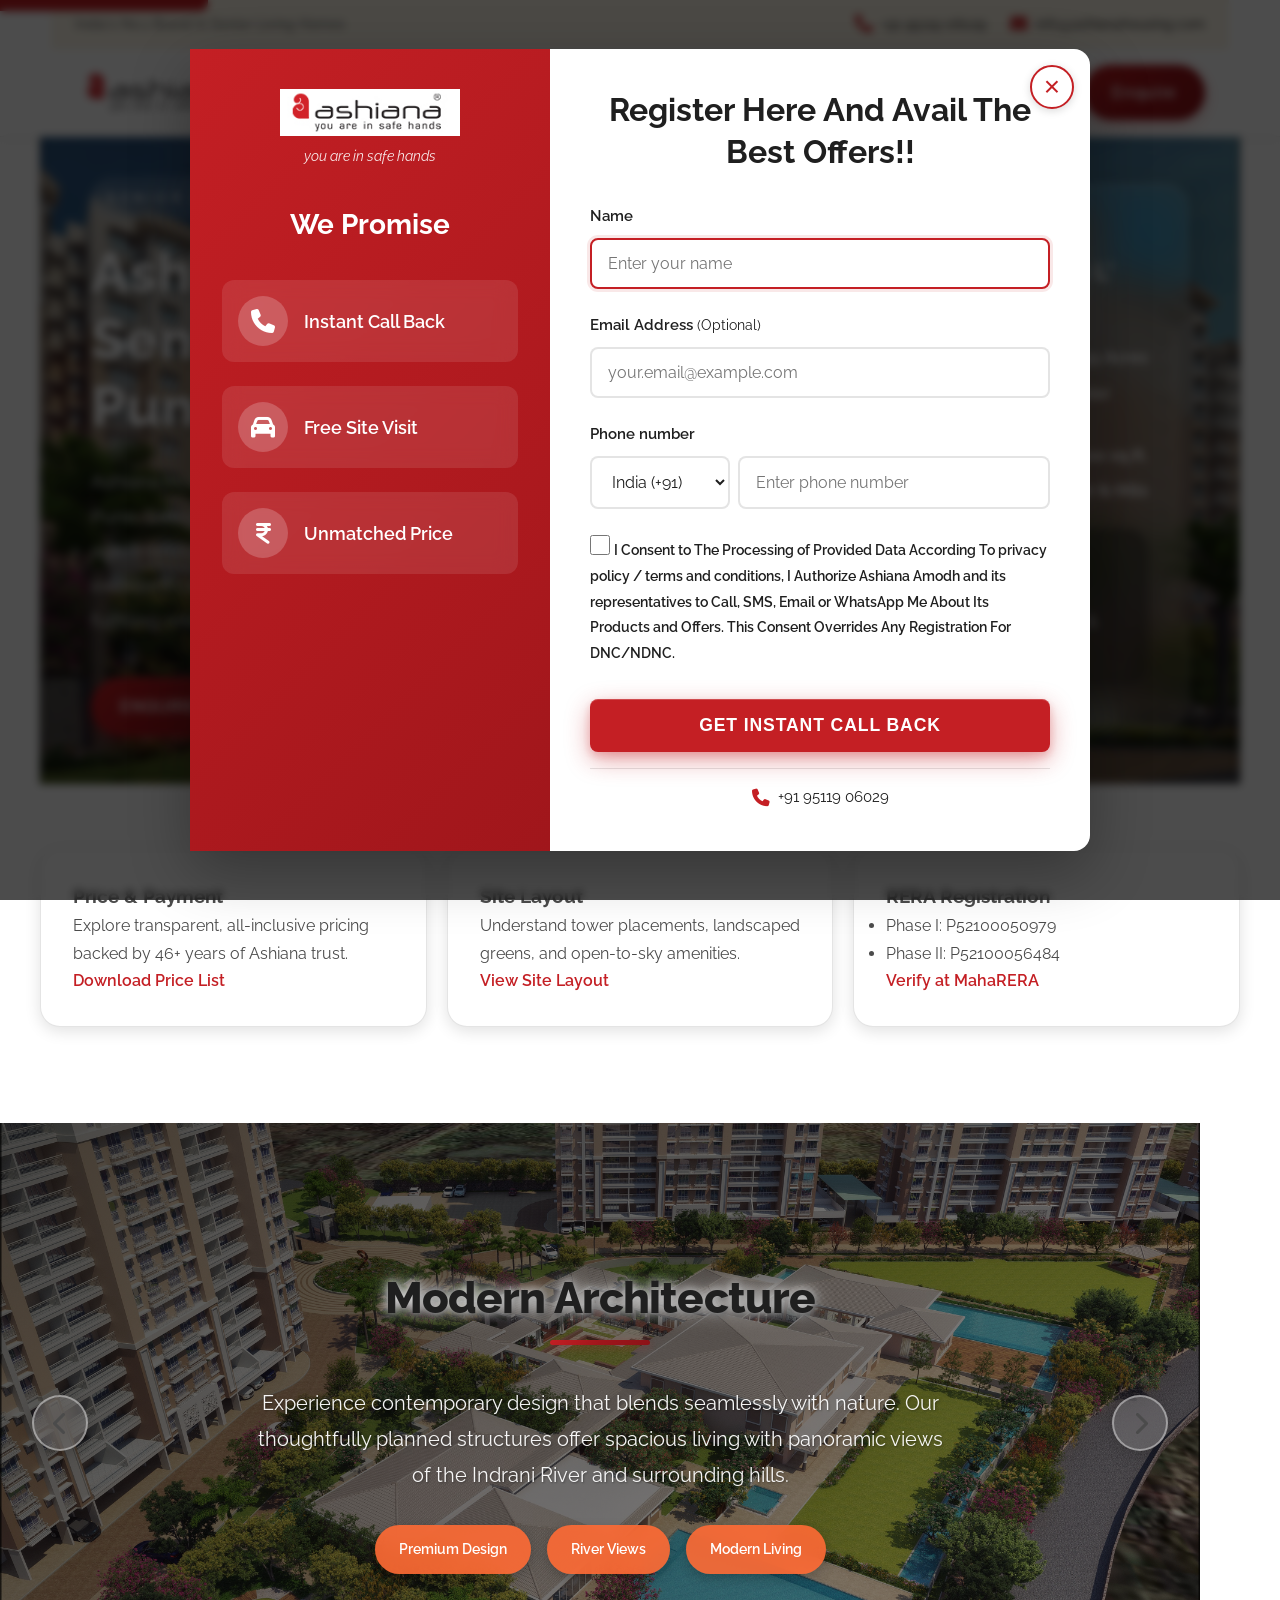
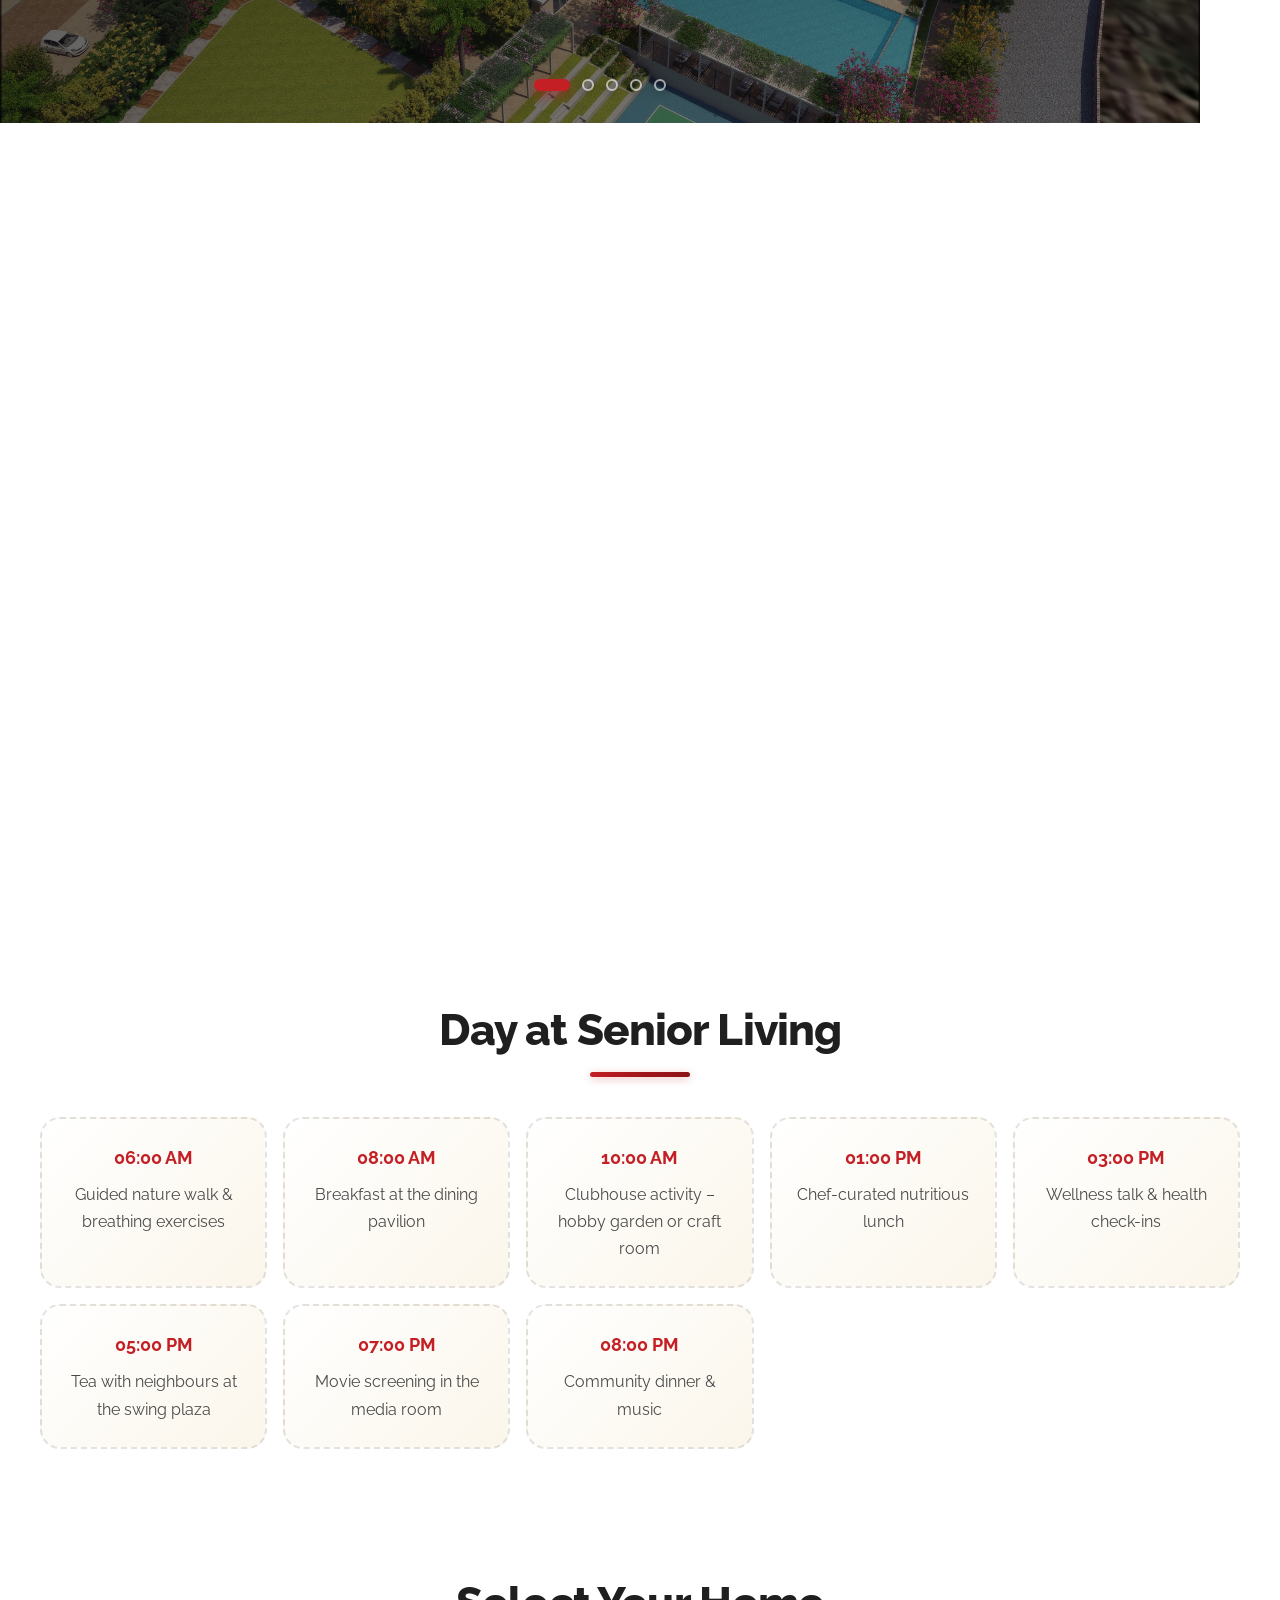
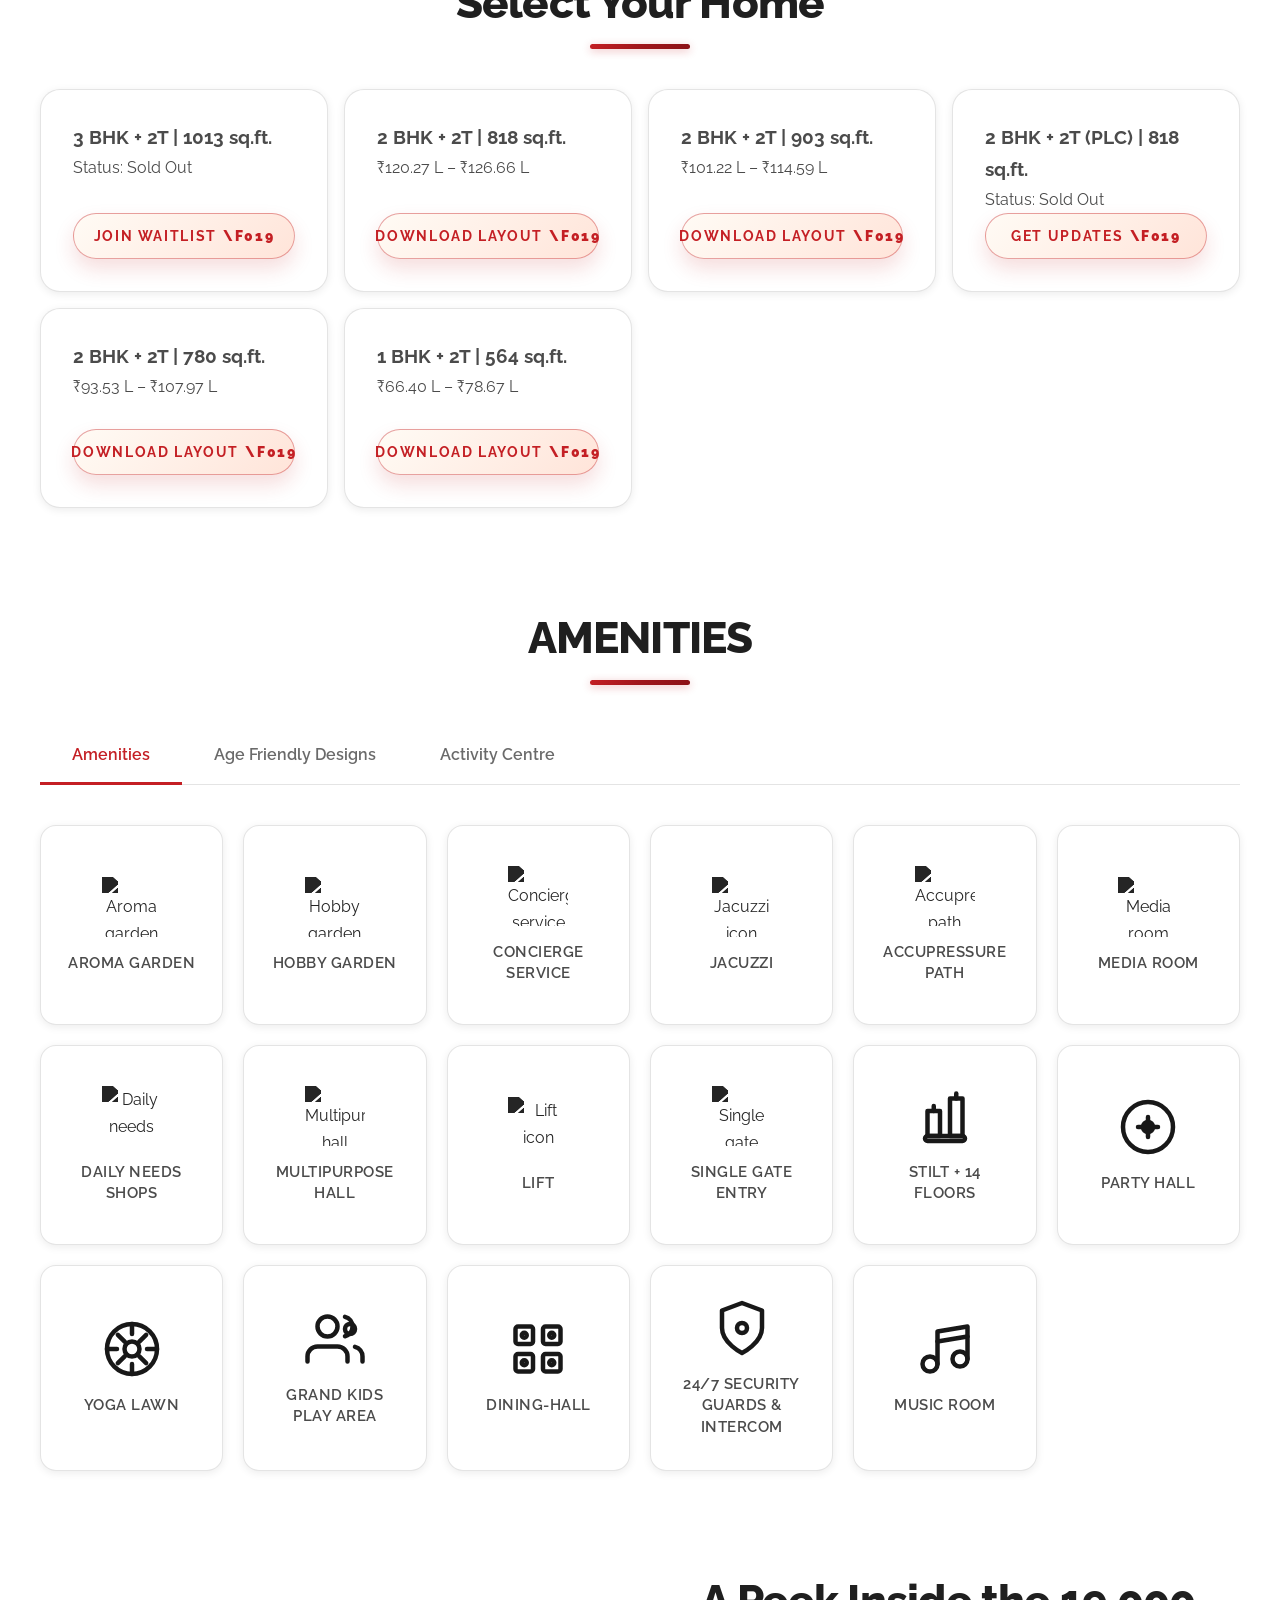
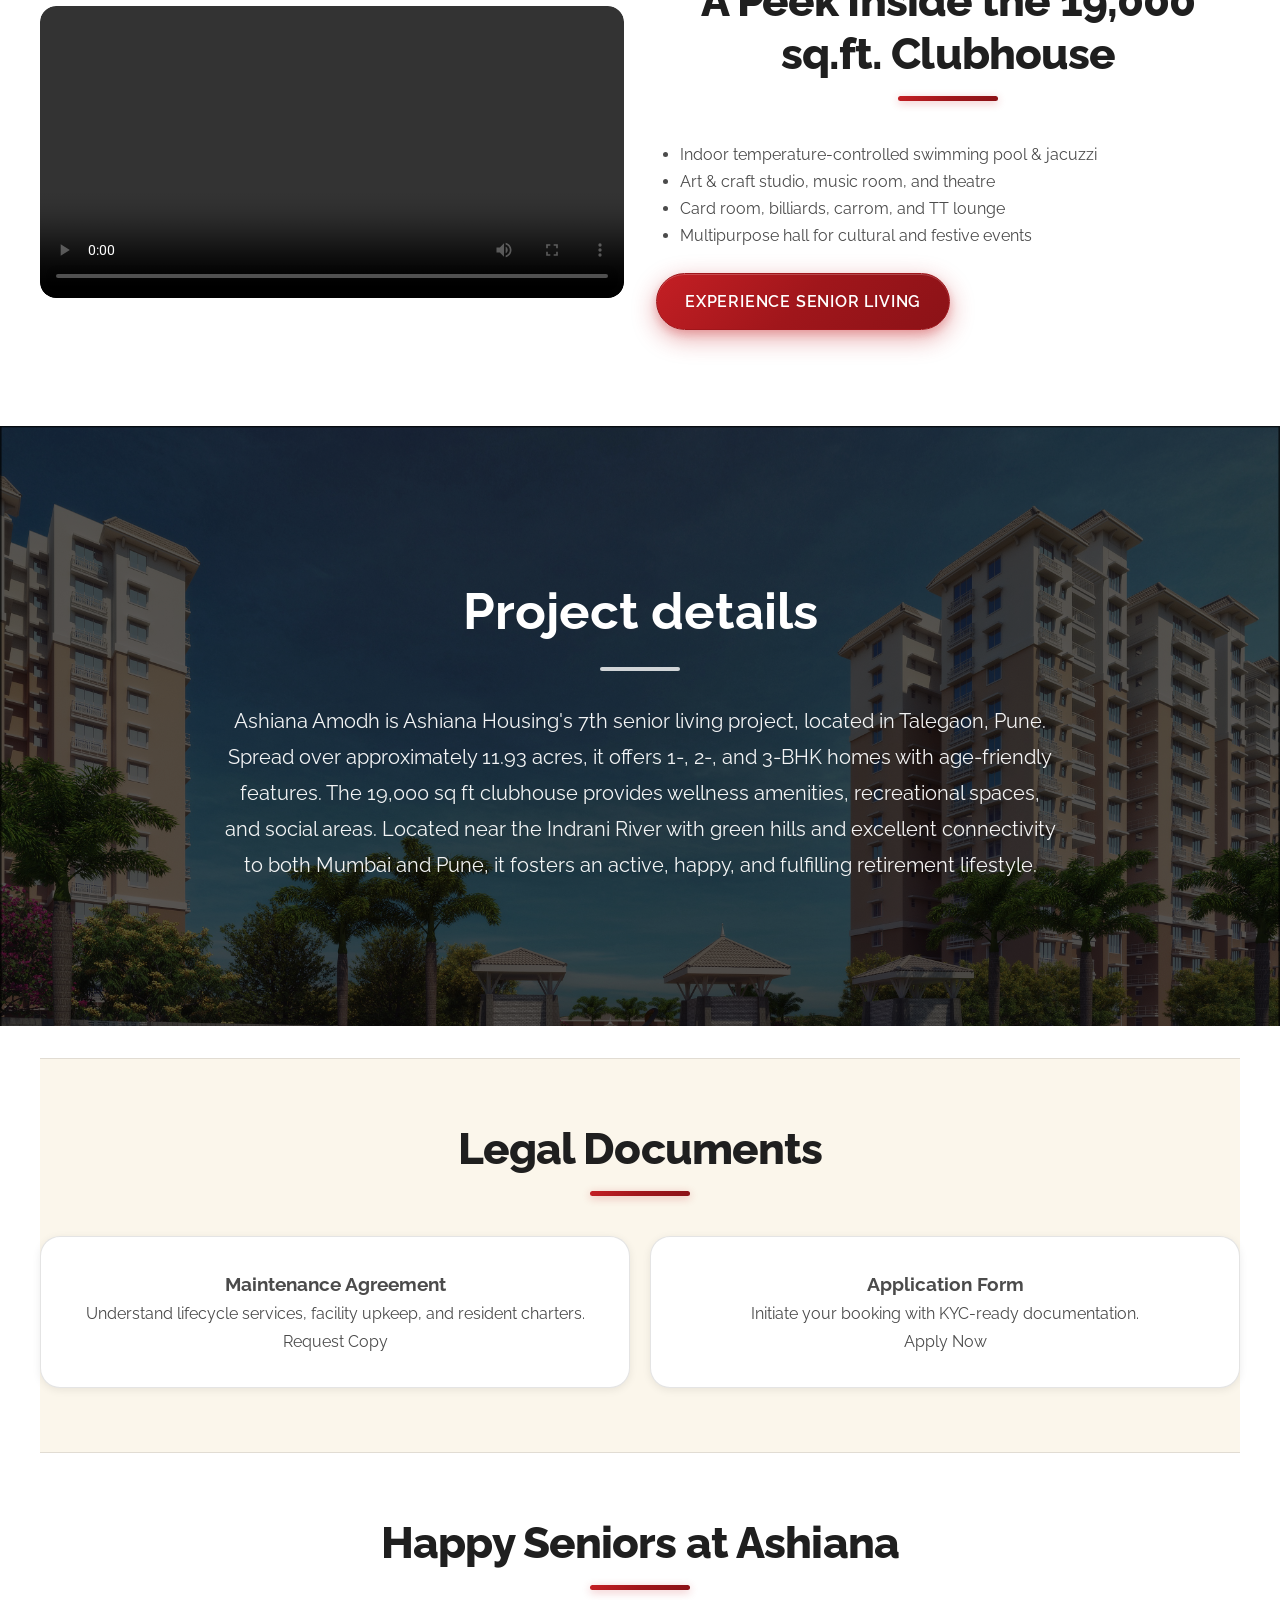
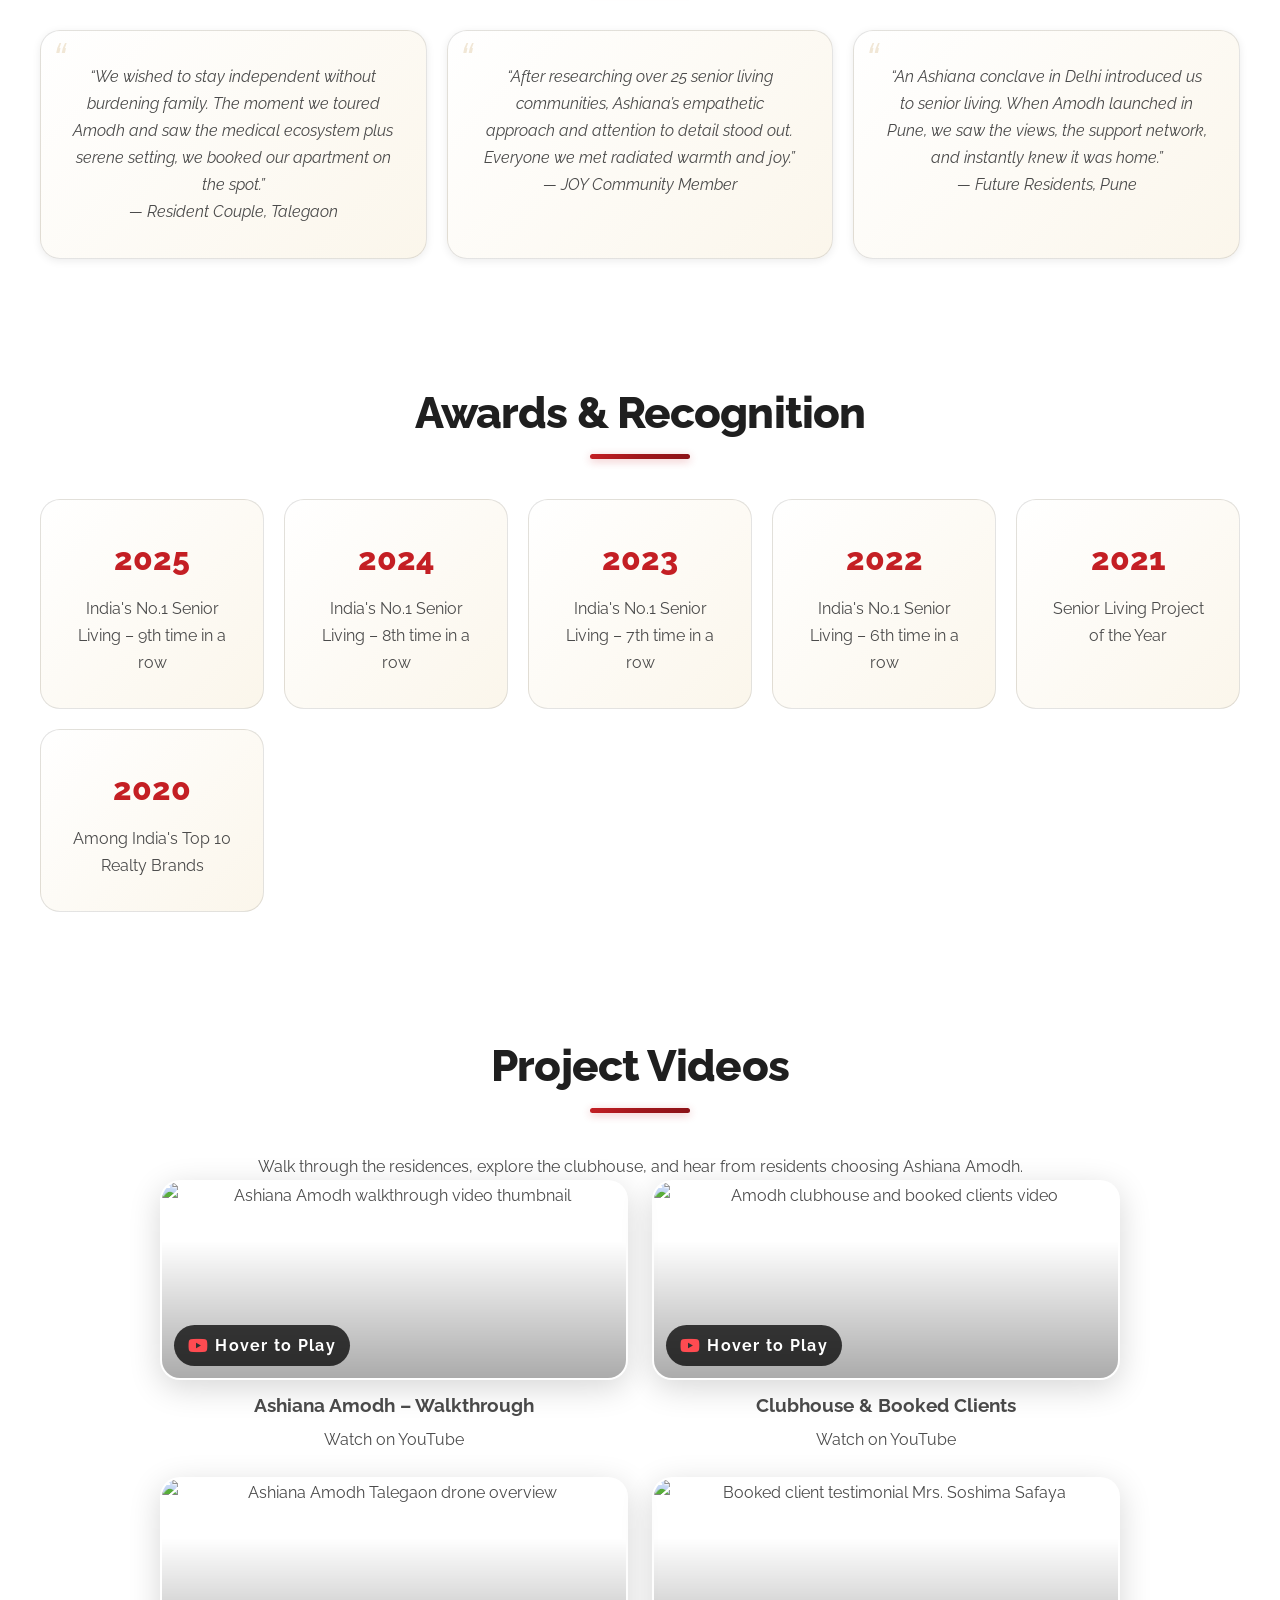
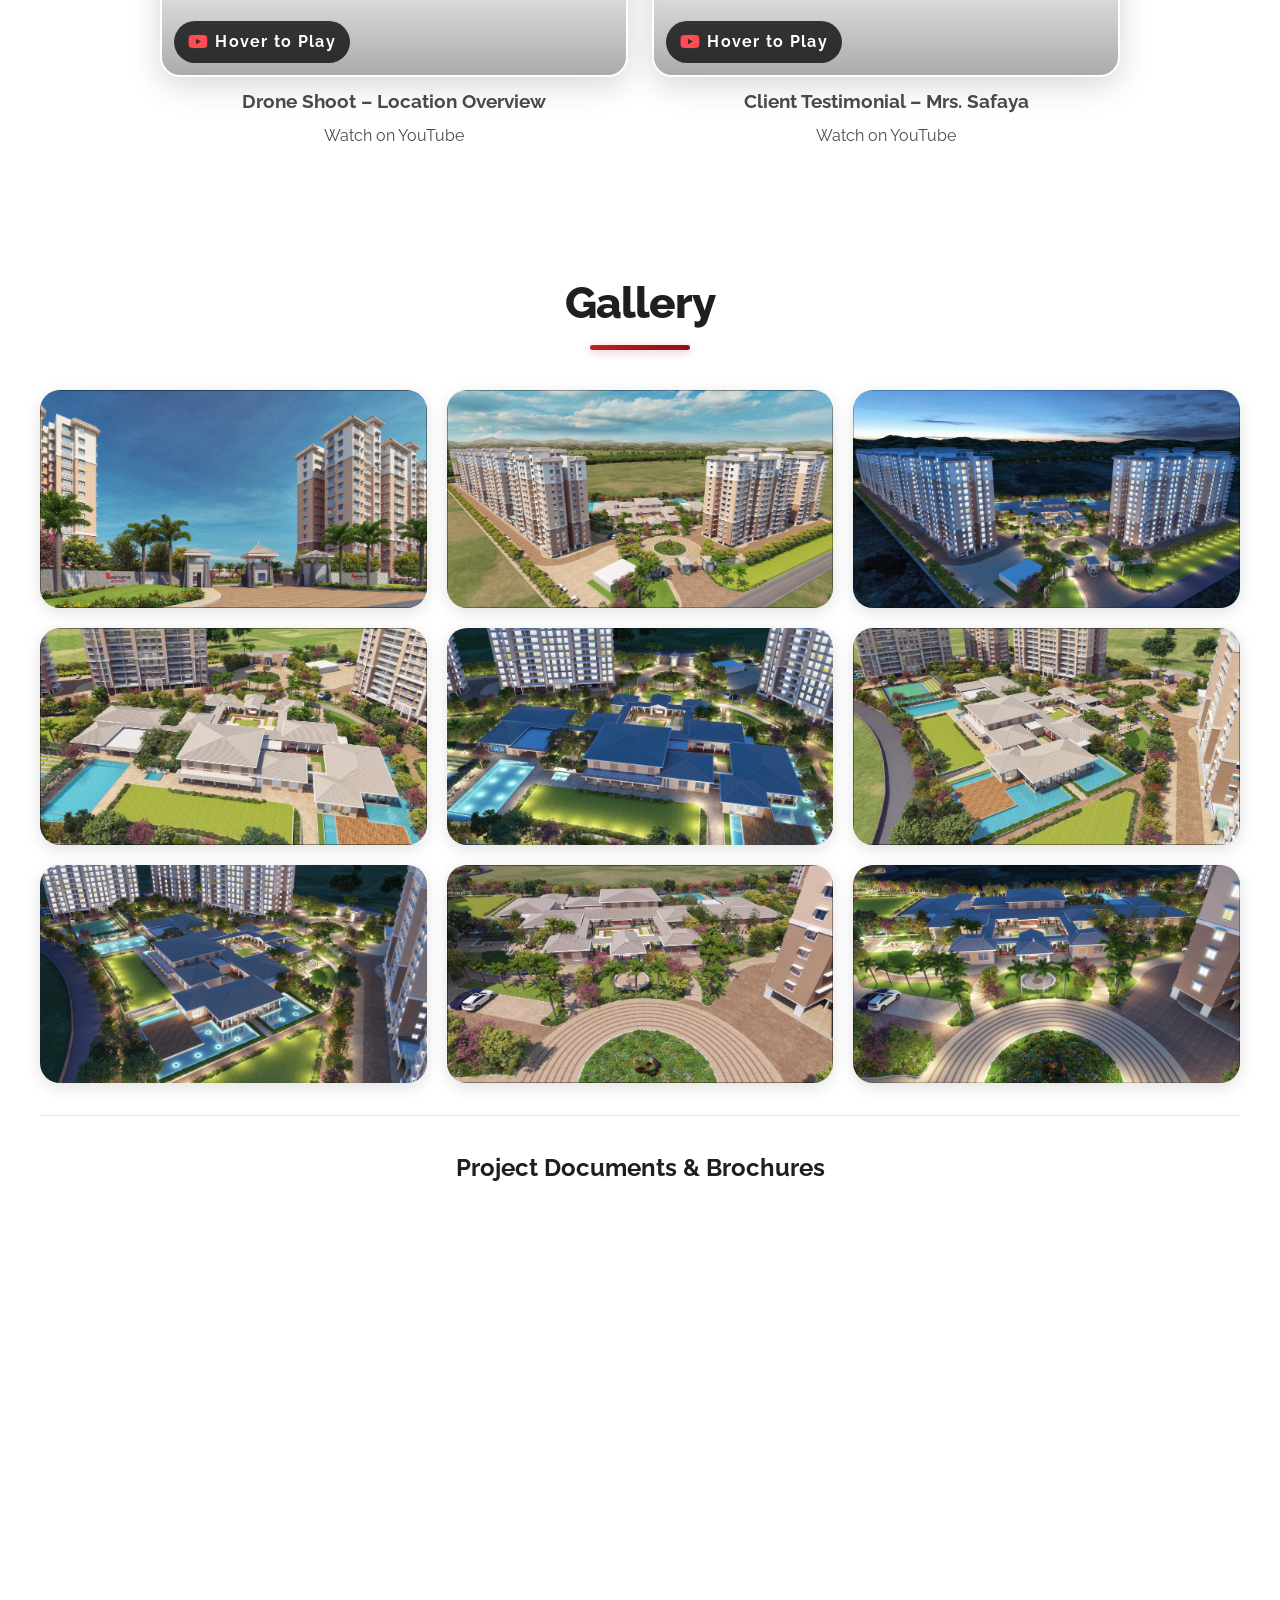
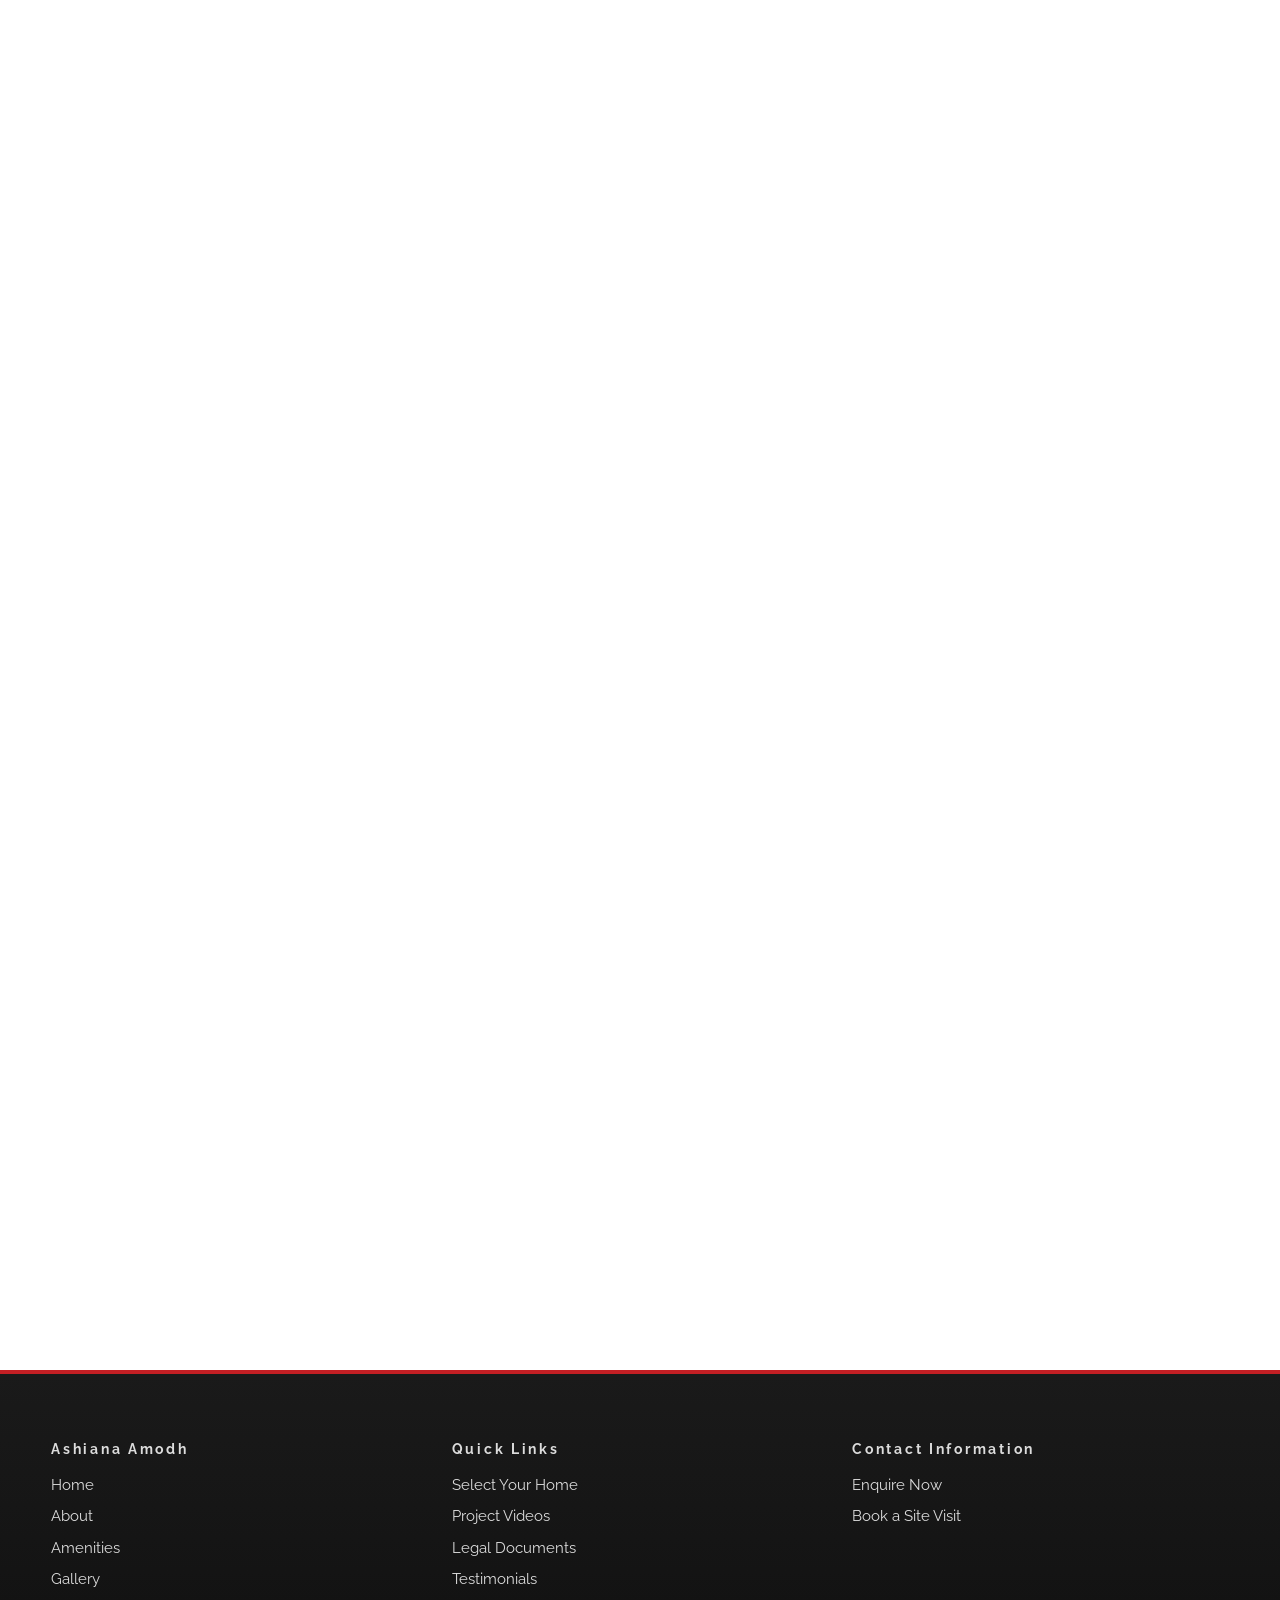
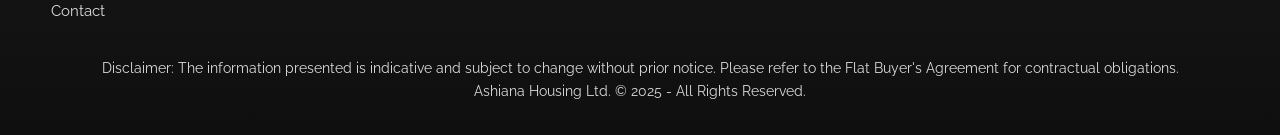
==== commit 597c686f: "Add horizontal scroll buttons to home cards section for mobile users" ====
--- a/index.html
+++ b/index.html
@@ -3,7 +3,7 @@
 <head>
   <meta charset="UTF-8">
   <meta http-equiv="X-UA-Compatible" content="IE=edge">
-  <meta name="viewport" content="width=device-width, initial-scale=1.0">
+  <meta name="viewport" content="width=device-width, initial-scale=1.0, maximum-scale=5.0, user-scalable=yes">
   <title>Ashiana Amodh – Senior Living in Pune</title>
   <meta name="description" content="Ashiana Amodh is Ashiana Housing's 7th senior living project in Talegaon, Pune. Spread over 11.93 acres with 1/2/3 BHK homes, a 19,000 sq ft clubhouse, and age-friendly features.">
   <meta name="keywords" content="Ashiana Amodh, senior living Pune, retirement homes Talegaon, Ashiana senior citizen homes">
@@ -230,37 +230,45 @@
 
     <section id="select-home" class="cp-homes">
       <h2>Select Your Home</h2>
-      <div class="home-grid">
-        <article class="home-card">
-          <h3>3 BHK + 2T | 1013 sq.ft.</h3>
-          <p>Status: Sold Out</p>
-          <a href="#contact" data-open-popup="enquiry">Join Waitlist</a>
-        </article>
-        <article class="home-card">
-          <h3>2 BHK + 2T | 818 sq.ft.</h3>
-          <p>₹120.27 L – ₹126.66 L</p>
-          <a href="assets/BOOKLET - FOR LAYOUT AND SPECIFICATIONS.pdf" target="_blank" rel="noopener">Download Layout</a>
-        </article>
-        <article class="home-card">
-          <h3>2 BHK + 2T | 903 sq.ft.</h3>
-          <p>₹101.22 L – ₹114.59 L</p>
-          <a href="assets/BOOKLET - FOR LAYOUT AND SPECIFICATIONS.pdf" target="_blank" rel="noopener">Download Layout</a>
-        </article>
-        <article class="home-card">
-          <h3>2 BHK + 2T (PLC) | 818 sq.ft.</h3>
-          <p>Status: Sold Out</p>
-          <a href="#contact" data-open-popup="enquiry">Get Updates</a>
-        </article>
-        <article class="home-card">
-          <h3>2 BHK + 2T | 780 sq.ft.</h3>
-          <p>₹93.53 L – ₹107.97 L</p>
-          <a href="assets/BOOKLET - FOR LAYOUT AND SPECIFICATIONS.pdf" target="_blank" rel="noopener">Download Layout</a>
-        </article>
-        <article class="home-card">
-          <h3>1 BHK + 2T | 564 sq.ft.</h3>
-          <p>₹66.40 L – ₹78.67 L</p>
-          <a href="assets/BOOKLET - FOR LAYOUT AND SPECIFICATIONS.pdf" target="_blank" rel="noopener">Download Layout</a>
-        </article>
+      <div class="home-grid-wrapper">
+        <button class="home-scroll-btn home-scroll-left" aria-label="Scroll left">
+          <i class="fa-solid fa-chevron-left"></i>
+        </button>
+        <div class="home-grid">
+          <article class="home-card">
+            <h3>3 BHK + 2T | 1013 sq.ft.</h3>
+            <p>Status: Sold Out</p>
+            <a href="#contact" data-open-popup="enquiry">Join Waitlist</a>
+          </article>
+          <article class="home-card">
+            <h3>2 BHK + 2T | 818 sq.ft.</h3>
+            <p>₹120.27 L – ₹126.66 L</p>
+            <a href="assets/BOOKLET - FOR LAYOUT AND SPECIFICATIONS.pdf" target="_blank" rel="noopener">Download Layout</a>
+          </article>
+          <article class="home-card">
+            <h3>2 BHK + 2T | 903 sq.ft.</h3>
+            <p>₹101.22 L – ₹114.59 L</p>
+            <a href="assets/BOOKLET - FOR LAYOUT AND SPECIFICATIONS.pdf" target="_blank" rel="noopener">Download Layout</a>
+          </article>
+          <article class="home-card">
+            <h3>2 BHK + 2T (PLC) | 818 sq.ft.</h3>
+            <p>Status: Sold Out</p>
+            <a href="#contact" data-open-popup="enquiry">Get Updates</a>
+          </article>
+          <article class="home-card">
+            <h3>2 BHK + 2T | 780 sq.ft.</h3>
+            <p>₹93.53 L – ₹107.97 L</p>
+            <a href="assets/BOOKLET - FOR LAYOUT AND SPECIFICATIONS.pdf" target="_blank" rel="noopener">Download Layout</a>
+          </article>
+          <article class="home-card">
+            <h3>1 BHK + 2T | 564 sq.ft.</h3>
+            <p>₹66.40 L – ₹78.67 L</p>
+            <a href="assets/BOOKLET - FOR LAYOUT AND SPECIFICATIONS.pdf" target="_blank" rel="noopener">Download Layout</a>
+          </article>
+        </div>
+        <button class="home-scroll-btn home-scroll-right" aria-label="Scroll right">
+          <i class="fa-solid fa-chevron-right"></i>
+        </button>
       </div>
     </section>
 
@@ -322,7 +330,7 @@
                 <h3>SINGLE GATE ENTRY</h3>
               </article>
               <article class="amenity-card">
-                <svg width="60" height="60" viewBox="0 0 24 24" fill="none" xmlns="http://www.w3.org/2000/svg" stroke="#ff6b35" stroke-width="1.8" stroke-linecap="round" stroke-linejoin="round">
+                <svg width="60" height="60" viewBox="0 0 24 24" fill="none" xmlns="http://www.w3.org/2000/svg" stroke="#1f1f1f" stroke-width="1.8" stroke-linecap="round" stroke-linejoin="round">
                   <rect x="4" y="20" width="16" height="2" rx="1"/>
                   <rect x="5" y="10" width="5" height="10"/>
                   <rect x="14" y="5" width="5" height="15"/>
@@ -332,15 +340,15 @@
                 <h3>STILT + 14 FLOORS</h3>
               </article>
               <article class="amenity-card">
-                <svg width="60" height="60" viewBox="0 0 24 24" fill="none" xmlns="http://www.w3.org/2000/svg" stroke="#ff6b35" stroke-width="1.8" stroke-linecap="round" stroke-linejoin="round">
+                <svg width="60" height="60" viewBox="0 0 24 24" fill="none" xmlns="http://www.w3.org/2000/svg" stroke="#1f1f1f" stroke-width="1.8" stroke-linecap="round" stroke-linejoin="round">
                   <circle cx="12" cy="12" r="10"/>
                   <path d="M8 12h8M12 8v8"/>
-                  <circle cx="12" cy="12" r="2" stroke="#ff6b35" fill="none" stroke-width="1.8"/>
+                  <circle cx="12" cy="12" r="2" stroke="#1f1f1f" fill="none" stroke-width="1.8"/>
                 </svg>
                 <h3>PARTY HALL</h3>
               </article>
               <article class="amenity-card">
-                <svg width="60" height="60" viewBox="0 0 24 24" fill="none" xmlns="http://www.w3.org/2000/svg" stroke="#ff6b35" stroke-width="1.8" stroke-linecap="round" stroke-linejoin="round">
+                <svg width="60" height="60" viewBox="0 0 24 24" fill="none" xmlns="http://www.w3.org/2000/svg" stroke="#1f1f1f" stroke-width="1.8" stroke-linecap="round" stroke-linejoin="round">
                   <circle cx="12" cy="12" r="10"/>
                   <path d="M12 2v4M12 18v4M2 12h4M18 12h4M6.34 6.34l2.83 2.83M14.83 14.83l2.83 2.83M6.34 17.66l2.83-2.83M14.83 9.17l2.83-2.83"/>
                   <circle cx="12" cy="12" r="3"/>
@@ -348,7 +356,7 @@
                 <h3>YOGA LAWN</h3>
               </article>
               <article class="amenity-card">
-                <svg width="60" height="60" viewBox="0 0 24 24" fill="none" xmlns="http://www.w3.org/2000/svg" stroke="#ff6b35" stroke-width="1.8" stroke-linecap="round" stroke-linejoin="round">
+                <svg width="60" height="60" viewBox="0 0 24 24" fill="none" xmlns="http://www.w3.org/2000/svg" stroke="#1f1f1f" stroke-width="1.8" stroke-linecap="round" stroke-linejoin="round">
                   <path d="M17 21v-2a4 4 0 0 0-4-4H5a4 4 0 0 0-4 4v2"/>
                   <circle cx="9" cy="7" r="4"/>
                   <path d="M23 21v-2a4 4 0 0 0-3-3.87"/>
@@ -358,27 +366,27 @@
                 <h3>GRAND KIDS PLAY AREA</h3>
               </article>
               <article class="amenity-card">
-                <svg width="60" height="60" viewBox="0 0 24 24" fill="none" xmlns="http://www.w3.org/2000/svg" stroke="#ff6b35" stroke-width="1.8" stroke-linecap="round" stroke-linejoin="round">
+                <svg width="60" height="60" viewBox="0 0 24 24" fill="none" xmlns="http://www.w3.org/2000/svg" stroke="#1f1f1f" stroke-width="1.8" stroke-linecap="round" stroke-linejoin="round">
                   <rect x="3" y="3" width="7" height="7" rx="1"/>
                   <rect x="14" y="3" width="7" height="7" rx="1"/>
                   <rect x="14" y="14" width="7" height="7" rx="1"/>
                   <rect x="3" y="14" width="7" height="7" rx="1"/>
-                  <circle cx="6.5" cy="6.5" r="1" stroke="#ff6b35" fill="none" stroke-width="1.8"/>
-                  <circle cx="17.5" cy="6.5" r="1" stroke="#ff6b35" fill="none" stroke-width="1.8"/>
-                  <circle cx="17.5" cy="17.5" r="1" stroke="#ff6b35" fill="none" stroke-width="1.8"/>
-                  <circle cx="6.5" cy="17.5" r="1" stroke="#ff6b35" fill="none" stroke-width="1.8"/>
+                  <circle cx="6.5" cy="6.5" r="1" stroke="#1f1f1f" fill="none" stroke-width="1.8"/>
+                  <circle cx="17.5" cy="6.5" r="1" stroke="#1f1f1f" fill="none" stroke-width="1.8"/>
+                  <circle cx="17.5" cy="17.5" r="1" stroke="#1f1f1f" fill="none" stroke-width="1.8"/>
+                  <circle cx="6.5" cy="17.5" r="1" stroke="#1f1f1f" fill="none" stroke-width="1.8"/>
                 </svg>
                 <h3>DINING-HALL</h3>
               </article>
               <article class="amenity-card">
-                <svg width="60" height="60" viewBox="0 0 24 24" fill="none" xmlns="http://www.w3.org/2000/svg" stroke="#ff6b35" stroke-width="1.8" stroke-linecap="round" stroke-linejoin="round">
+                <svg width="60" height="60" viewBox="0 0 24 24" fill="none" xmlns="http://www.w3.org/2000/svg" stroke="#1f1f1f" stroke-width="1.8" stroke-linecap="round" stroke-linejoin="round">
                   <path d="M12 22s8-4 8-10V5l-8-3-8 3v7c0 6 8 10 8 10z"/>
-                  <circle cx="12" cy="12" r="2" stroke="#ff6b35" fill="none" stroke-width="1.8"/>
+                  <circle cx="12" cy="12" r="2" stroke="#1f1f1f" fill="none" stroke-width="1.8"/>
                 </svg>
                 <h3>24/7 SECURITY GUARDS & INTERCOM</h3>
               </article>
               <article class="amenity-card">
-                <svg width="60" height="60" viewBox="0 0 24 24" fill="none" xmlns="http://www.w3.org/2000/svg" stroke="#ff6b35" stroke-width="1.8" stroke-linecap="round" stroke-linejoin="round">
+                <svg width="60" height="60" viewBox="0 0 24 24" fill="none" xmlns="http://www.w3.org/2000/svg" stroke="#1f1f1f" stroke-width="1.8" stroke-linecap="round" stroke-linejoin="round">
                   <path d="M9 18V5l12-2v13"/>
                   <circle cx="6" cy="18" r="3"/>
                   <circle cx="18" cy="16" r="3"/>
--- a/style.css
+++ b/style.css
@@ -22,6 +22,20 @@
   padding: 0;
 }
 
+/* Ensure all elements respect viewport width */
+html {
+  width: 100%;
+  max-width: 100vw;
+  overflow-x: hidden;
+}
+
+body {
+  width: 100%;
+  max-width: 100vw;
+  overflow-x: hidden;
+  position: relative;
+}
+
 /* Touch-friendly improvements */
 button,
 a.btn,
@@ -39,12 +53,27 @@
 html {
   -webkit-text-size-adjust: 100%;
   text-size-adjust: 100%;
+  font-size: 16px; /* Base font size */
 }
 
 /* Zoom-responsive container */
 body {
   overflow-x: hidden;
   max-width: 100vw;
+  width: 100%;
+  margin: 0;
+  padding: 0;
+  position: relative;
+}
+
+/* Ensure all containers fit viewport */
+* {
+  max-width: 100%;
+}
+
+img, video, iframe {
+  max-width: 100%;
+  height: auto;
 }
 
 /* Ensure all icons scale with zoom */
@@ -145,19 +174,32 @@
 img {
   display: block;
   max-width: 100%;
+  height: auto;
+}
+
+/* Responsive video and iframe */
+video,
+iframe {
+  max-width: 100%;
+  height: auto;
 }
 
 .btn {
   display: inline-flex;
   align-items: center;
   justify-content: center;
-  padding: 0.85rem 1.75rem;
+  padding: clamp(0.75rem, 2vw, 0.85rem) clamp(1.5rem, 4vw, 1.75rem);
   border-radius: 999px;
   font-weight: 600;
   letter-spacing: 0.05em;
   border: 1px solid transparent;
   transition: transform 0.25s ease, box-shadow 0.25s ease, background 0.25s ease, color 0.25s ease;
   text-transform: uppercase;
+  min-height: 44px; /* Touch-friendly minimum */
+  font-size: clamp(0.9rem, 2vw, 1rem);
+  cursor: pointer;
+  -webkit-tap-highlight-color: transparent;
+  touch-action: manipulation;
 }
 
 .btn.primary {
@@ -207,8 +249,10 @@
 
 main > section {
   padding: 4rem 0;
-  width: min(1200px, 92vw);
+  width: 100%;
+  max-width: 1200px;
   margin: 0 auto;
+  box-sizing: border-box;
 }
 
 /* Global Section Heading Styles */
@@ -355,9 +399,11 @@
   }
   
   .cp-top-actions a i {
-    font-size: 1em;
+    font-size: clamp(0.85rem, 2vw, 1rem);
     color: inherit;
     flex-shrink: 0;
+    width: auto;
+    height: auto;
   }
   
   .cp-top-actions a:hover i,
@@ -408,10 +454,10 @@
 
 .cp-top-actions i {
   color: var(--primary);
-  font-size: 1em;
+  font-size: clamp(0.9rem, 1.5vw, 1.1rem);
   flex-shrink: 0;
-  width: 1em;
-  height: 1em;
+  width: auto;
+  height: auto;
 }
 
 .cp-nav {
@@ -652,25 +698,6 @@
   .hero-spotlight {
     background-attachment: scroll;
     min-height: 100vh;
-    min-height: 100dvh;
-    background-size: cover;
-    background-position: center center;
-  }
-}
-
-@media (max-width: 480px) {
-  .hero-spotlight {
-    min-height: 90vh;
-    min-height: 90dvh;
-    background-size: cover;
-    background-position: center 20%;
-  }
-}
-
-@media (max-width: 768px) {
-  .hero-spotlight {
-    background-attachment: scroll;
-    min-height: 100vh;
     min-height: 100dvh; /* Dynamic viewport height for mobile */
     background-size: cover;
     background-position: center center;
@@ -695,10 +722,28 @@
   display: grid;
   grid-template-columns: 1.3fr 0.7fr;
   gap: 2rem;
-  padding: 2.5rem 0 3rem;
+  padding: 2.5rem clamp(1rem, 4vw, 2.5rem) 3rem;
   color: #fff;
   min-height: 600px;
   align-items: center;
+}
+
+@media (max-width: 768px) {
+  .hero-content {
+    grid-template-columns: 1fr;
+    gap: 1.5rem;
+    padding: 2rem clamp(1rem, 4vw, 1.5rem) 2.5rem;
+    width: 100%;
+    max-width: 100%;
+    min-height: auto;
+  }
+}
+
+@media (max-width: 480px) {
+  .hero-content {
+    padding: 1.5rem clamp(0.75rem, 3vw, 1rem) 2rem;
+    gap: 1.25rem;
+  }
 }
 
 .hero-spotlight::after {
@@ -964,9 +1009,9 @@
   transform: translateY(-50%);
   background: rgba(255, 255, 255, 0.15);
   border: 2px solid rgba(255, 255, 255, 0.4);
+  width: clamp(44px, 7vw, 56px);
+  height: clamp(44px, 7vw, 56px);
   color: #fff;
-  width: 56px;
-  height: 56px;
   border-radius: 50%;
   display: flex;
   align-items: center;
@@ -976,6 +1021,7 @@
   transition: all 0.3s cubic-bezier(0.4, 0, 0.2, 1);
   backdrop-filter: blur(15px);
   box-shadow: 0 4px 16px rgba(0, 0, 0, 0.2);
+  font-size: clamp(1rem, 2.5vw, 1.5rem);
 }
 
 .slide-nav:hover {
@@ -1103,6 +1149,21 @@
   grid-template-columns: 1fr 1fr;
   gap: 2.5rem;
   align-items: center;
+}
+
+@media (max-width: 768px) {
+  .cp-overview {
+    grid-template-columns: 1fr;
+    gap: 2rem;
+  }
+  
+  .cp-overview .stat-badge {
+    position: relative;
+    bottom: auto;
+    right: auto;
+    margin-top: 1.5rem;
+    text-align: center;
+  }
 }
 
 .cp-overview .content > h2 {
@@ -1218,10 +1279,32 @@
   margin-bottom: 0.5rem;
 }
 
+.cp-homes .home-grid-wrapper {
+  position: relative;
+  width: 100%;
+}
+
 .cp-homes .home-grid {
   display: grid;
   grid-template-columns: repeat(auto-fit, minmax(240px, 1fr));
   gap: 1rem;
+}
+
+/* Scroll buttons - hidden on desktop */
+.home-scroll-btn {
+  display: none;
+}
+
+/* Desktop: Keep auto-fit layout (unchanged) */
+@media (min-width: 769px) {
+  .cp-homes .home-grid {
+    grid-template-columns: repeat(auto-fit, minmax(240px, 1fr));
+    gap: 1rem;
+  }
+  
+  .home-scroll-btn {
+    display: none !important;
+  }
 }
 
 .cp-homes article {
@@ -1232,7 +1315,10 @@
   box-shadow: var(--shadow-sm);
   transition: all 0.3s cubic-bezier(0.4, 0, 0.2, 1);
   position: relative;
-  overflow: hidden;
+  overflow: visible;
+  display: flex;
+  flex-direction: column;
+  min-height: 200px;
 }
 
 .cp-homes article::before {
@@ -1258,20 +1344,27 @@
 }
 
 .home-card a {
-  display: inline-flex;
+  display: flex;
   align-items: center;
+  justify-content: center;
   gap: 0.4rem;
-  margin-top: 1rem;
+  margin-top: auto;
   font-weight: 700;
   text-transform: uppercase;
   letter-spacing: 0.12em;
-  padding: 0.65rem 1.5rem;
+  padding: clamp(0.6rem, 2vw, 0.65rem) clamp(1rem, 3vw, 1.5rem);
   border-radius: 999px;
   background: linear-gradient(135deg, #fffbf5, #ffe4d9);
   border: 1px solid rgba(196, 31, 36, 0.4);
   color: var(--primary);
   box-shadow: 0 10px 20px rgba(196, 31, 36, 0.15);
   transition: transform 0.2s ease, box-shadow 0.2s ease;
+  font-size: clamp(0.75rem, 2vw, 0.85rem);
+  white-space: nowrap;
+  width: 100%;
+  box-sizing: border-box;
+  text-align: center;
+  min-height: 44px;
 }
 
 .home-card a::after {
@@ -1433,22 +1526,64 @@
 .cp-amenities .amenity-card img,
 .cp-amenities .amenity-card i,
 .cp-amenities .amenity-card svg {
-  width: 60px;
-  height: 60px;
+  width: clamp(40px, 8vw, 60px);
+  height: clamp(40px, 8vw, 60px);
   object-fit: contain;
   margin: 0 auto 1rem;
   display: block;
+  filter: brightness(0) saturate(100%);
+  opacity: 0.9;
+}
+
+/* Make SVG icons black outline */
+.cp-amenities .amenity-card svg {
+  stroke: #1f1f1f !important;
+  fill: none !important;
+}
+
+/* Make image icons black outline style */
+.cp-amenities .amenity-card img {
+  filter: brightness(0) saturate(100%);
+  opacity: 0.85;
+}
+
+/* Apply black outline style to content icons across the site */
+.cp-info-panels .panel i,
+.cp-callouts article i,
+.cp-features article i,
+.cp-gallery .download-card i {
+  color: #1f1f1f;
+  -webkit-text-stroke: none;
+}
+
+/* Keep contact and topbar icons with primary color for visibility */
+.cp-contact aside ul li i {
+  color: var(--primary);
+}
+
+.cp-top-actions i {
+  color: var(--primary);
+}
+
+/* Override for UI icons that should stay colored (navigation, buttons, etc.) */
+.popup-close,
+.lightbox-close,
+.slide-nav,
+.mobile-menu-toggle i,
+.popup-promises .promise-icon i,
+.btn i,
+.hero-actions .btn i {
+  color: inherit !important;
 }
 
 .cp-amenities .amenity-card i {
-  font-size: 2.5rem;
-  color: transparent;
+  font-size: clamp(1.75rem, 4vw, 2.5rem);
+  color: #1f1f1f;
   display: flex;
   align-items: center;
   justify-content: center;
-  -webkit-text-stroke: 2.5px #ff6b35;
-  -webkit-text-fill-color: transparent;
-  text-stroke: 2.5px #ff6b35;
+  -webkit-text-stroke: none;
+  -webkit-text-fill-color: #1f1f1f;
   paint-order: stroke fill;
 }
 
@@ -1515,7 +1650,8 @@
 
 .cp-features article i {
   font-size: 1.6rem;
-  color: var(--primary);
+  color: #1f1f1f;
+  -webkit-text-stroke: none;
 }
 
 .cp-clubhouse {
@@ -1523,6 +1659,13 @@
   grid-template-columns: 1fr 1fr;
   gap: 2rem;
   align-items: center;
+}
+
+@media (max-width: 768px) {
+  .cp-clubhouse {
+    grid-template-columns: 1fr;
+    gap: 1.5rem;
+  }
 }
 
 .club-media {
@@ -1785,10 +1928,11 @@
 }
 
 .cp-gallery .download-card i {
-  font-size: 2.5rem;
-  color: var(--primary);
+  font-size: clamp(1.75rem, 4vw, 2.5rem);
+  color: #1f1f1f;
   margin-bottom: 1rem;
   display: block;
+  -webkit-text-stroke: none;
 }
 
 .cp-gallery .download-card h4 {
@@ -1870,6 +2014,7 @@
 
 .play-badge i {
   color: #ff4b51;
+  font-size: clamp(0.9rem, 2vw, 1.1rem);
 }
 
 .video-card iframe,
@@ -2001,6 +2146,13 @@
   gap: 2rem;
 }
 
+@media (max-width: 768px) {
+  .cp-contact {
+    grid-template-columns: 1fr;
+    gap: 1.5rem;
+  }
+}
+
 .cp-contact .form-wrap {
   border: 1px solid var(--border);
   border-radius: 24px;
@@ -2034,13 +2186,29 @@
 
 .cp-contact input,
 .cp-contact textarea,
-.newsletter input {
+.newsletter input,
+.cp-contact select {
   padding: 1rem 1.25rem;
   border: 2px solid var(--border);
   border-radius: 12px;
   font: inherit;
   transition: all 0.3s ease;
   background: #fff;
+  width: 100%;
+  box-sizing: border-box;
+  -webkit-appearance: none;
+  appearance: none;
+}
+
+/* Prevent zoom on iOS input focus */
+@media (max-width: 768px) {
+  .cp-contact input[type="text"],
+  .cp-contact input[type="email"],
+  .cp-contact input[type="tel"],
+  .cp-contact textarea,
+  .cp-contact select {
+    font-size: 16px !important;
+  }
 }
 
 .cp-contact input:focus,
@@ -2062,6 +2230,20 @@
   margin: 1rem 0;
   display: grid;
   gap: 0.5rem;
+}
+
+.cp-contact aside ul li {
+  display: flex;
+  align-items: center;
+  gap: 0.75rem;
+}
+
+.cp-contact aside ul li i {
+  font-size: clamp(0.9rem, 2vw, 1.1rem);
+  color: var(--primary);
+  flex-shrink: 0;
+  width: auto;
+  height: auto;
 }
 
 .cp-contact iframe {
@@ -2184,7 +2366,7 @@
   border-radius: 16px;
   box-shadow: 0 20px 60px rgba(0, 0, 0, 0.3);
   z-index: 10001;
-  overflow: hidden;
+  overflow: visible;
   transform: scale(0.9) translateY(20px);
   transition: transform 0.3s cubic-bezier(0.4, 0, 0.2, 1);
   display: flex;
@@ -2198,26 +2380,32 @@
   position: absolute;
   top: 1rem;
   right: 1rem;
-  background: rgba(196, 31, 36, 0.1);
-  border: none;
-  color: var(--primary);
-  font-size: 2rem;
-  width: 40px;
-  height: 40px;
-  border-radius: 50%;
-  cursor: pointer;
-  display: flex;
-  align-items: center;
-  justify-content: center;
+  background: #fff !important;
+  border: 2px solid var(--primary) !important;
+  color: var(--primary) !important;
+  font-size: 1.75rem !important;
+  width: 44px !important;
+  height: 44px !important;
+  min-width: 44px !important;
+  min-height: 44px !important;
+  border-radius: 50% !important;
+  cursor: pointer !important;
+  display: flex !important;
+  align-items: center !important;
+  justify-content: center !important;
   transition: all 0.3s ease;
-  z-index: 10002;
-  line-height: 1;
+  z-index: 10004 !important;
+  line-height: 1 !important;
+  box-shadow: 0 2px 8px rgba(0, 0, 0, 0.15) !important;
+  pointer-events: auto !important;
 }
 
 .popup-close:hover {
-  background: rgba(196, 31, 36, 0.2);
-  color: var(--primary);
+  background: var(--primary) !important;
+  color: #fff !important;
+  border-color: var(--primary) !important;
   transform: scale(1.1);
+  box-shadow: 0 4px 12px rgba(196, 31, 36, 0.3) !important;
 }
 
 .popup-close:active {
@@ -2228,6 +2416,7 @@
   display: flex;
   width: 100%;
   min-height: 500px;
+  overflow: visible;
 }
 
 .popup-promises {
@@ -2312,6 +2501,7 @@
   flex: 1;
   padding: 2.5rem;
   overflow-y: auto;
+  overflow-x: visible;
   max-height: 90vh;
 }
 
@@ -2475,6 +2665,8 @@
 
 .contact-info i {
   color: var(--primary);
+  font-size: clamp(0.9rem, 2vw, 1.1rem);
+  flex-shrink: 0;
 }
 
 .popup-form-section .form-hint {
@@ -2515,7 +2707,7 @@
 }
 
 .popup-success .success-icon i {
-  font-size: 3rem;
+  font-size: clamp(2rem, 5vw, 3rem);
   color: #2f855a;
 }
 
@@ -2540,19 +2732,20 @@
 
 @media (max-width: 768px) {
   .popup-container {
-    width: 100% !important;
-    max-width: 100% !important;
-    max-height: 100vh !important;
-    height: 100vh !important;
-    border-radius: 0 !important;
-    margin: 0 !important;
+    width: 90% !important;
+    max-width: 500px !important;
+    max-height: 85vh !important;
+    height: auto !important;
+    border-radius: 16px !important;
+    margin: 1rem auto !important;
     flex-direction: column;
   }
 
   .popup-content-wrapper {
     flex-direction: column;
     min-height: auto;
-    height: 100%;
+    height: auto;
+    max-height: calc(85vh - 2rem);
     overflow-y: auto;
     -webkit-overflow-scrolling: touch;
   }
@@ -2561,8 +2754,8 @@
     flex: 0 0 auto;
     padding: 1.5rem 1.25rem;
     min-height: auto;
-    max-height: 40vh;
-    overflow-y: auto;
+    max-height: none;
+    overflow-y: visible;
     -webkit-overflow-scrolling: touch;
   }
 
@@ -2608,25 +2801,32 @@
 
   .popup-form-section {
     flex: 1;
-    padding: 1.5rem 1.25rem;
-    overflow-y: auto;
+    padding: 1.25rem 1rem;
+    overflow-y: visible;
     -webkit-overflow-scrolling: touch;
     min-height: 0;
   }
 
   .popup-close {
-    top: 0.75rem;
-    right: 0.75rem;
+    top: 0.75rem !important;
+    right: 0.75rem !important;
     width: 44px !important;
     height: 44px !important;
     min-width: 44px !important;
     min-height: 44px !important;
     font-size: 1.75rem !important;
-    background: rgba(196, 31, 36, 0.2) !important;
-    z-index: 10003 !important;
-    position: fixed !important;
+    background: #fff !important;
+    border: 2px solid var(--primary) !important;
+    z-index: 10004 !important;
+    position: absolute !important;
     cursor: pointer !important;
     pointer-events: auto !important;
+    display: flex !important;
+    align-items: center !important;
+    justify-content: center !important;
+    border-radius: 50% !important;
+    color: var(--primary) !important;
+    box-shadow: 0 2px 8px rgba(0, 0, 0, 0.2) !important;
   }
   
   .popup-close:hover,
@@ -2733,7 +2933,7 @@
   }
 
   .popup-success .success-icon i {
-    font-size: 2.5rem;
+    font-size: clamp(1.75rem, 4vw, 2.5rem);
   }
 
   .popup-success h3 {
@@ -2751,6 +2951,13 @@
 }
 
 @media (max-width: 480px) {
+  .popup-container {
+    width: 88% !important;
+    max-width: 420px !important;
+    margin: 0.75rem auto !important;
+    max-height: 85vh !important;
+  }
+  
   .popup-promises {
     padding: 1.25rem 1rem;
   }
@@ -2794,11 +3001,18 @@
     min-width: 44px !important;
     min-height: 44px !important;
     font-size: 1.75rem !important;
-    background: rgba(196, 31, 36, 0.25) !important;
-    z-index: 10003 !important;
-    position: fixed !important;
+    background: #fff !important;
+    border: 2px solid var(--primary) !important;
+    z-index: 10004 !important;
+    position: absolute !important;
     cursor: pointer !important;
     pointer-events: auto !important;
+    display: flex !important;
+    align-items: center !important;
+    justify-content: center !important;
+    border-radius: 50% !important;
+    color: var(--primary) !important;
+    box-shadow: 0 2px 8px rgba(0, 0, 0, 0.25) !important;
   }
 
   .popup-header {
@@ -2910,6 +3124,9 @@
   right: 30px;
   background: rgba(255, 255, 255, 0.1);
   border: none;
+  width: clamp(40px, 6vw, 50px);
+  height: clamp(40px, 6vw, 50px);
+  font-size: clamp(1.5rem, 3vw, 2rem);
   color: #fff;
   font-size: 3rem;
   width: 50px;
@@ -2936,15 +3153,15 @@
   transform: translateY(-50%);
   background: rgba(255, 255, 255, 0.1);
   border: none;
-  color: #fff;
-  font-size: 3rem;
-  width: 60px;
-  height: 60px;
-  border-radius: 50%;
-  cursor: pointer;
+  width: clamp(44px, 7vw, 60px);
+  height: clamp(44px, 7vw, 60px);
+  font-size: clamp(1.25rem, 3vw, 2rem);
   display: flex;
   align-items: center;
   justify-content: center;
+  color: #fff;
+  border-radius: 50%;
+  cursor: pointer;
   transition: background 0.3s ease, transform 0.3s ease;
   z-index: 10001;
   line-height: 1;
@@ -2971,19 +3188,27 @@
 /* Large Tablets and Small Desktops (1024px and below) */
 @media (max-width: 1024px) {
   main > section {
-    width: min(1200px, 95vw);
-    padding: 3.5rem 0;
+    width: 100%;
+    max-width: 100%;
+    padding: 3.5rem clamp(1rem, 4vw, 1.5rem);
+    box-sizing: border-box;
   }
   
   .cp-topbar,
   .cp-nav {
-    width: min(1200px, 95vw);
-    padding-left: 1.25rem;
-    padding-right: 1.25rem;
+    width: 100%;
+    max-width: 100%;
+    padding-left: clamp(1rem, 4vw, 1.25rem);
+    padding-right: clamp(1rem, 4vw, 1.25rem);
+    box-sizing: border-box;
   }
   
   .hero-content {
-    width: min(1200px, 95vw);
+    width: 100%;
+    max-width: 100%;
+    padding-left: clamp(1rem, 4vw, 1.5rem);
+    padding-right: clamp(1rem, 4vw, 1.5rem);
+    box-sizing: border-box;
   }
   
   .cp-gallery .gallery-grid {
@@ -2997,6 +3222,36 @@
 
 /* Tablets (768px and below) */
 @media (max-width: 768px) {
+  /* Ensure full width on mobile */
+  html, body {
+    width: 100%;
+    max-width: 100vw;
+    overflow-x: hidden;
+  }
+  
+  main > section {
+    width: 100%;
+    max-width: 100%;
+    padding: 3rem clamp(1rem, 4vw, 1.5rem);
+    box-sizing: border-box;
+  }
+  
+  .cp-topbar,
+  .cp-nav {
+    width: 100%;
+    max-width: 100%;
+    padding-left: clamp(0.75rem, 3vw, 1rem);
+    padding-right: clamp(0.75rem, 3vw, 1rem);
+    box-sizing: border-box;
+  }
+  
+  .hero-content {
+    width: 100%;
+    max-width: 100%;
+    padding-left: clamp(0.75rem, 3vw, 1rem);
+    padding-right: clamp(0.75rem, 3vw, 1rem);
+    box-sizing: border-box;
+  }
   /* General Section Spacing */
   main > section {
     padding: 2.5rem 0;
@@ -3297,14 +3552,14 @@
     font-size: clamp(0.85rem, 2.5vw, 0.95rem);
   }
   
-  /* Info Panels */
+  /* Info Panels - 2x2 grid for mobile */
   .cp-info-panels {
-    grid-template-columns: 1fr;
-    gap: 1rem;
+    grid-template-columns: repeat(2, 1fr);
+    gap: 0.75rem;
   }
   
   .cp-info-panels .panel {
-    padding: 1.5rem;
+    padding: 1.25rem 1rem;
   }
   
   /* Slideshow */
@@ -3333,9 +3588,9 @@
   }
   
   .slide-nav {
-    width: 44px;
-    height: 44px;
-    font-size: 1rem;
+    width: clamp(40px, 6vw, 44px);
+    height: clamp(40px, 6vw, 44px);
+    font-size: clamp(0.9rem, 2vw, 1rem);
   }
   
   .slide-nav.prev {
@@ -3380,26 +3635,154 @@
     text-align: center;
   }
   
-  /* Callouts */
+  /* Callouts - 2x2 grid for mobile */
   .cp-callouts {
-    grid-template-columns: 1fr;
+    grid-template-columns: repeat(2, 1fr);
+    gap: 0.75rem;
+  }
+  
+  .cp-callouts article {
+    padding: 1.25rem 1rem;
+  }
+  
+  /* Day Timeline - 2x2 grid for mobile */
+  .cp-day .timeline {
+    grid-template-columns: repeat(2, 1fr);
+    gap: 0.75rem;
+  }
+  
+  .cp-day .timeline li {
+    padding: 1rem 0.75rem;
+    font-size: clamp(0.85rem, 2.5vw, 0.95rem);
+  }
+  
+  /* Home Grid - Horizontal scroll for mobile */
+  .cp-homes {
+    overflow-x: visible;
+    width: 100%;
+    position: relative;
+  }
+  
+  .cp-homes .home-grid-wrapper {
+    position: relative;
+    width: 100%;
+  }
+  
+  .cp-homes .home-grid {
+    display: flex;
+    flex-direction: row;
     gap: 1rem;
-  }
-  
-  /* Day Timeline */
-  .cp-day .timeline {
-    grid-template-columns: 1fr;
-    gap: 0.75rem;
-  }
-  
-  /* Home Grid */
-  .cp-homes .home-grid {
-    grid-template-columns: 1fr;
-    gap: 1rem;
+    overflow-x: auto;
+    overflow-y: hidden;
+    scroll-snap-type: x mandatory;
+    -webkit-overflow-scrolling: touch;
+    scrollbar-width: thin;
+    scrollbar-color: var(--primary) rgba(196, 31, 36, 0.1);
+    padding: 0.5rem clamp(0.75rem, 3vw, 1rem) 1rem;
+    margin: 0;
+    width: 100%;
+    scroll-behavior: smooth;
+  }
+  
+  /* Scroll buttons for mobile */
+  .home-scroll-btn {
+    display: flex;
+    position: absolute;
+    top: 50%;
+    transform: translateY(-50%);
+    z-index: 10;
+    width: 44px;
+    height: 44px;
+    min-width: 44px;
+    min-height: 44px;
+    border-radius: 50%;
+    background: #fff;
+    border: 2px solid var(--primary);
+    color: var(--primary);
+    cursor: pointer;
+    align-items: center;
+    justify-content: center;
+    box-shadow: 0 4px 12px rgba(0, 0, 0, 0.15);
+    transition: all 0.3s ease;
+    -webkit-tap-highlight-color: transparent;
+    touch-action: manipulation;
+  }
+  
+  .home-scroll-btn:hover,
+  .home-scroll-btn:active {
+    background: var(--primary);
+    color: #fff;
+    transform: translateY(-50%) scale(1.1);
+    box-shadow: 0 6px 16px rgba(196, 31, 36, 0.3);
+  }
+  
+  .home-scroll-btn:active {
+    transform: translateY(-50%) scale(0.95);
+  }
+  
+  .home-scroll-btn i {
+    font-size: 1.25rem;
+  }
+  
+  .home-scroll-left {
+    left: 0.5rem;
+  }
+  
+  .home-scroll-right {
+    right: 0.5rem;
+  }
+  
+  .home-scroll-btn.hidden {
+    opacity: 0;
+    pointer-events: none;
+    visibility: hidden;
+  }
+  
+  .cp-homes .home-grid::-webkit-scrollbar {
+    height: 6px;
+  }
+  
+  .cp-homes .home-grid::-webkit-scrollbar-track {
+    background: rgba(196, 31, 36, 0.1);
+    border-radius: 10px;
+  }
+  
+  .cp-homes .home-grid::-webkit-scrollbar-thumb {
+    background: var(--primary);
+    border-radius: 10px;
+  }
+  
+  .cp-homes .home-grid::-webkit-scrollbar-thumb:hover {
+    background: var(--primary-dark);
   }
   
   .home-card {
-    padding: 1.5rem;
+    flex: 0 0 calc(85vw - 2rem);
+    min-width: calc(85vw - 2rem);
+    max-width: calc(85vw - 2rem);
+    padding: 1.5rem 1.25rem;
+    overflow: visible;
+    min-height: auto;
+    scroll-snap-align: start;
+  }
+  
+  .home-card h3 {
+    font-size: clamp(0.95rem, 2.8vw, 1.05rem);
+    margin-bottom: 0.5rem;
+    line-height: 1.3;
+  }
+  
+  .home-card p {
+    font-size: clamp(0.85rem, 2.2vw, 0.95rem);
+    margin-bottom: 0.75rem;
+  }
+  
+  .home-card a {
+    padding: clamp(0.6rem, 2vw, 0.65rem) clamp(0.85rem, 2.8vw, 1.25rem);
+    font-size: clamp(0.75rem, 2vw, 0.85rem);
+    width: 100%;
+    margin-top: auto;
+    min-height: 44px;
   }
   
   /* Amenities */
@@ -3410,19 +3793,41 @@
   
   .cp-amenities .amenity-card {
     padding: 1.5rem 1rem;
-    min-height: 180px;
+    min-height: 160px;
+    display: flex;
+    flex-direction: column;
+    align-items: center;
+    justify-content: center;
+    text-align: center;
   }
   
   .cp-amenities .amenity-card img,
   .cp-amenities .amenity-card i,
   .cp-amenities .amenity-card svg {
-    width: 50px;
-    height: 50px;
+    width: clamp(40px, 7vw, 50px);
+    height: clamp(40px, 7vw, 50px);
     margin-bottom: 0.75rem;
   }
   
+  .cp-amenities .amenity-card i {
+    font-size: clamp(1.5rem, 4vw, 1.75rem);
+    color: #1f1f1f;
+    -webkit-text-stroke: none;
+  }
+  
+  .cp-amenities .amenity-card img {
+    filter: brightness(0) saturate(100%);
+    opacity: 0.85;
+  }
+  
+  .cp-amenities .amenity-card svg {
+    stroke: #1f1f1f !important;
+    fill: none !important;
+  }
+  
   .cp-amenities .amenity-card h3 {
-    font-size: 0.85rem;
+    font-size: clamp(0.8rem, 2.5vw, 0.9rem);
+    line-height: 1.3;
   }
   
   .tab-nav {
@@ -3475,18 +3880,24 @@
     gap: 1rem;
   }
   
-  /* Videos */
+  /* Videos - 2x2 grid for mobile */
   .cp-videos .video-grid {
-    grid-template-columns: 1fr;
-    gap: 1.25rem;
-  }
-  
-  /* Testimonials, Awards, Legal */
+    grid-template-columns: repeat(2, 1fr);
+    gap: 0.75rem;
+  }
+  
+  /* Testimonials, Awards, Legal - 2x2 grid for mobile */
   .cp-testimonials .testimonial-grid,
   .cp-awards .award-grid,
   .cp-legal .legal-grid {
-    grid-template-columns: 1fr;
-    gap: 1rem;
+    grid-template-columns: repeat(2, 1fr);
+    gap: 0.75rem;
+  }
+  
+  .cp-testimonials blockquote,
+  .cp-awards .award-grid article,
+  .cp-legal article {
+    padding: 1.25rem 1rem;
   }
   
   /* Contact */
@@ -3515,16 +3926,16 @@
   .lightbox-close {
     top: 10px;
     right: 15px;
-    width: 40px;
-    height: 40px;
-    font-size: 2rem;
+    width: clamp(36px, 6vw, 40px);
+    height: clamp(36px, 6vw, 40px);
+    font-size: clamp(1.25rem, 2.5vw, 2rem);
   }
   
   .lightbox-prev,
   .lightbox-next {
-    width: 50px;
-    height: 50px;
-    font-size: 2rem;
+    width: clamp(40px, 6.5vw, 50px);
+    height: clamp(40px, 6.5vw, 50px);
+    font-size: clamp(1.1rem, 2.5vw, 2rem);
   }
   
   .lightbox-prev {
@@ -3545,9 +3956,35 @@
 /* Mobile Phones (480px and below) */
 @media (max-width: 480px) {
   /* General */
+  html, body {
+    width: 100%;
+    max-width: 100vw;
+    overflow-x: hidden;
+    font-size: 16px;
+  }
+  
   main > section {
-    padding: 2rem 0;
-    width: min(1200px, 94vw);
+    padding: 2rem clamp(0.75rem, 3vw, 1rem);
+    width: 100%;
+    max-width: 100%;
+    box-sizing: border-box;
+  }
+  
+  .cp-topbar,
+  .cp-nav {
+    width: 100%;
+    max-width: 100%;
+    padding-left: clamp(0.75rem, 3vw, 1rem);
+    padding-right: clamp(0.75rem, 3vw, 1rem);
+    box-sizing: border-box;
+  }
+  
+  .hero-content {
+    width: 100%;
+    max-width: 100%;
+    padding-left: clamp(0.75rem, 3vw, 1rem);
+    padding-right: clamp(0.75rem, 3vw, 1rem);
+    box-sizing: border-box;
   }
   
   /* Header */
@@ -3705,9 +4142,9 @@
   }
   
   .slide-nav {
-    width: 36px;
-    height: 36px;
-    font-size: 0.9rem;
+    width: clamp(36px, 5.5vw, 40px);
+    height: clamp(36px, 5.5vw, 40px);
+    font-size: clamp(0.85rem, 1.8vw, 0.9rem);
   }
   
   .slide-nav.prev {
@@ -3732,15 +4169,37 @@
     font-size: 1.5rem;
   }
   
-  /* Amenities */
+  /* Amenities - 2x2 grid for mobile phones */
   .cp-amenities .amenity-grid {
-    grid-template-columns: 1fr;
+    grid-template-columns: repeat(2, 1fr);
     gap: 0.75rem;
   }
   
   .cp-amenities .amenity-card {
-    padding: 1.25rem 1rem;
-    min-height: 160px;
+    padding: 1rem 0.75rem;
+    min-height: 140px;
+    display: flex;
+    flex-direction: column;
+    align-items: center;
+    justify-content: center;
+    text-align: center;
+  }
+  
+  .cp-amenities .amenity-card img,
+  .cp-amenities .amenity-card i,
+  .cp-amenities .amenity-card svg {
+    width: clamp(32px, 6.5vw, 40px);
+    height: clamp(32px, 6.5vw, 40px);
+    margin-bottom: 0.5rem;
+  }
+  
+  .cp-amenities .amenity-card i {
+    font-size: clamp(1.25rem, 3.5vw, 1.5rem);
+  }
+  
+  .cp-amenities .amenity-card h3 {
+    font-size: clamp(0.7rem, 2.2vw, 0.8rem);
+    line-height: 1.3;
   }
   
   .tab-link {
@@ -3871,6 +4330,165 @@
   .cp-nav nav ul li a {
     overflow-wrap: break-word;
     word-wrap: break-word;
+  }
+}
+
+/* Enhanced Mobile Responsiveness - Professional Standards */
+@media (max-width: 768px) {
+  /* Ensure all containers are responsive */
+  main > section {
+    padding-left: clamp(1rem, 4vw, 1.5rem);
+    padding-right: clamp(1rem, 4vw, 1.5rem);
+  }
+  
+  /* Better spacing for mobile */
+  .cp-info-panels {
+    gap: 1rem;
+  }
+  
+  .cp-info-panels .panel {
+    padding: 1.5rem 1.25rem;
+  }
+  
+  /* Home cards mobile - Horizontal scroll */
+  .cp-homes {
+    overflow-x: visible;
+    width: 100%;
+    position: relative;
+  }
+  
+  .cp-homes .home-grid-wrapper {
+    position: relative;
+    width: 100%;
+  }
+  
+  .cp-homes .home-grid {
+    display: flex;
+    flex-direction: row;
+    gap: 0.875rem;
+    overflow-x: auto;
+    overflow-y: hidden;
+    scroll-snap-type: x mandatory;
+    -webkit-overflow-scrolling: touch;
+    scrollbar-width: thin;
+    scrollbar-color: var(--primary) rgba(196, 31, 36, 0.1);
+    padding: 0.5rem clamp(0.75rem, 3vw, 1rem) 1rem;
+    margin: 0;
+    width: 100%;
+    scroll-behavior: smooth;
+  }
+  
+  .cp-homes .home-grid::-webkit-scrollbar {
+    height: 5px;
+  }
+  
+  .cp-homes .home-grid::-webkit-scrollbar-track {
+    background: rgba(196, 31, 36, 0.1);
+    border-radius: 10px;
+  }
+  
+  .cp-homes .home-grid::-webkit-scrollbar-thumb {
+    background: var(--primary);
+    border-radius: 10px;
+  }
+  
+  /* Scroll buttons for mobile - smaller on very small screens */
+  .home-scroll-btn {
+    width: 40px;
+    height: 40px;
+    min-width: 40px;
+    min-height: 40px;
+  }
+  
+  .home-scroll-btn i {
+    font-size: 1.1rem;
+  }
+  
+  .home-scroll-left {
+    left: 0.25rem;
+  }
+  
+  .home-scroll-right {
+    right: 0.25rem;
+  }
+  
+  .home-card {
+    flex: 0 0 calc(90vw - 2rem);
+    min-width: calc(90vw - 2rem);
+    max-width: calc(90vw - 2rem);
+    padding: 1.25rem 1rem;
+    scroll-snap-align: start;
+  }
+  
+  /* Video grid mobile - 2x2 grid */
+  .cp-videos .video-grid {
+    grid-template-columns: repeat(2, 1fr);
+    gap: 0.75rem;
+  }
+  
+  /* Gallery mobile */
+  .cp-gallery .gallery-grid {
+    grid-template-columns: 1fr;
+    gap: 1rem;
+  }
+  
+  /* Testimonials mobile - 2x2 grid */
+  .cp-testimonials .testimonial-grid {
+    grid-template-columns: repeat(2, 1fr);
+    gap: 0.75rem;
+  }
+  
+  .cp-testimonials blockquote {
+    padding: 1.25rem 1rem;
+    font-size: clamp(0.85rem, 2.5vw, 0.95rem);
+  }
+  
+  /* Awards mobile - 2x2 grid */
+  .cp-awards .award-grid {
+    grid-template-columns: repeat(2, 1fr);
+    gap: 0.75rem;
+  }
+  
+  .cp-awards .award-grid article {
+    padding: 1.25rem 1rem;
+  }
+  
+  /* Legal mobile */
+  .cp-legal .legal-grid {
+    grid-template-columns: 1fr;
+    gap: 1rem;
+  }
+  
+  /* Day timeline mobile */
+  .cp-day .timeline {
+    grid-template-columns: 1fr;
+  }
+  
+  /* Callouts mobile */
+  .cp-callouts {
+    grid-template-columns: 1fr;
+    gap: 1rem;
+  }
+}
+
+@media (max-width: 480px) {
+  /* Extra mobile optimizations */
+  main > section {
+    padding-left: clamp(0.75rem, 3vw, 1rem);
+    padding-right: clamp(0.75rem, 3vw, 1rem);
+  }
+  
+  /* Smaller padding for cards */
+  .cp-info-panels .panel,
+  .cp-callouts article,
+  .cp-awards .award-grid article,
+  .cp-legal article {
+    padding: 1.25rem 1rem;
+  }
+  
+  /* Compact spacing */
+  .cp-day .timeline li {
+    padding: 1.25rem 1rem;
   }
 }
 
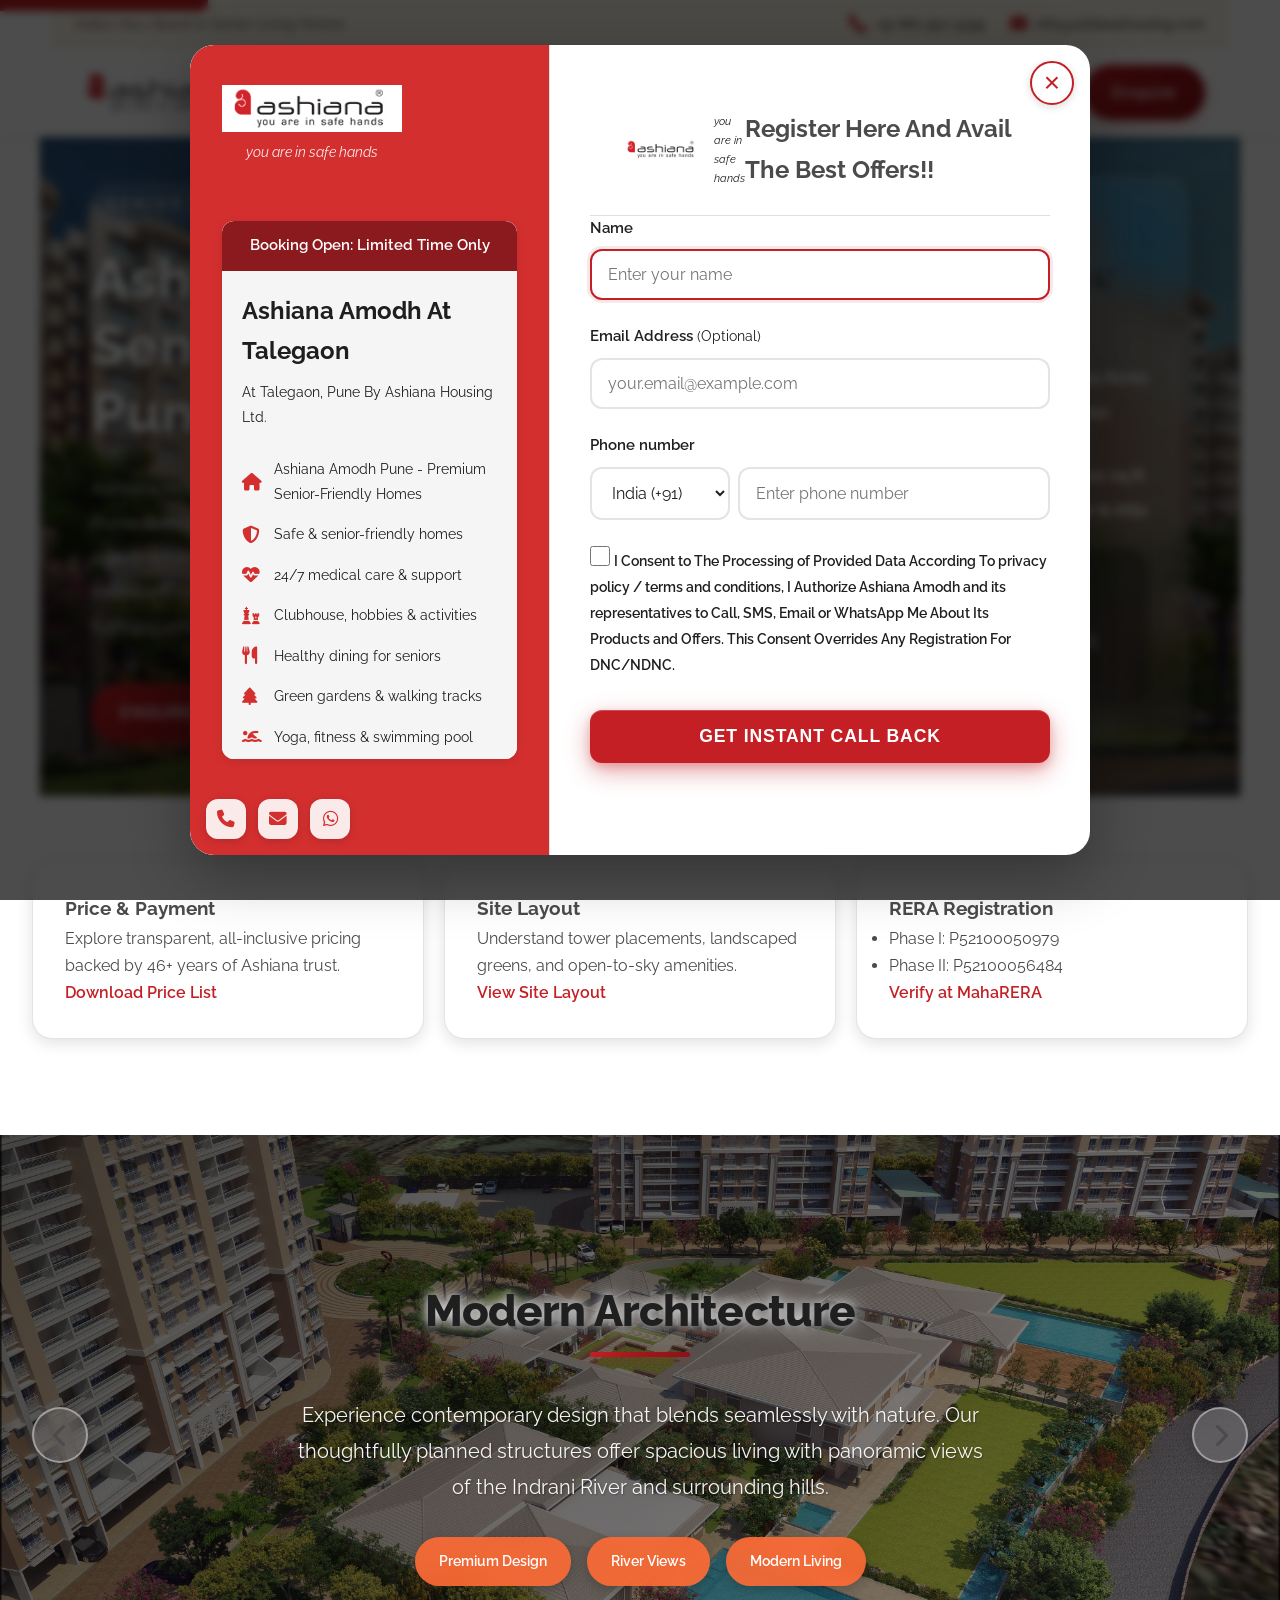
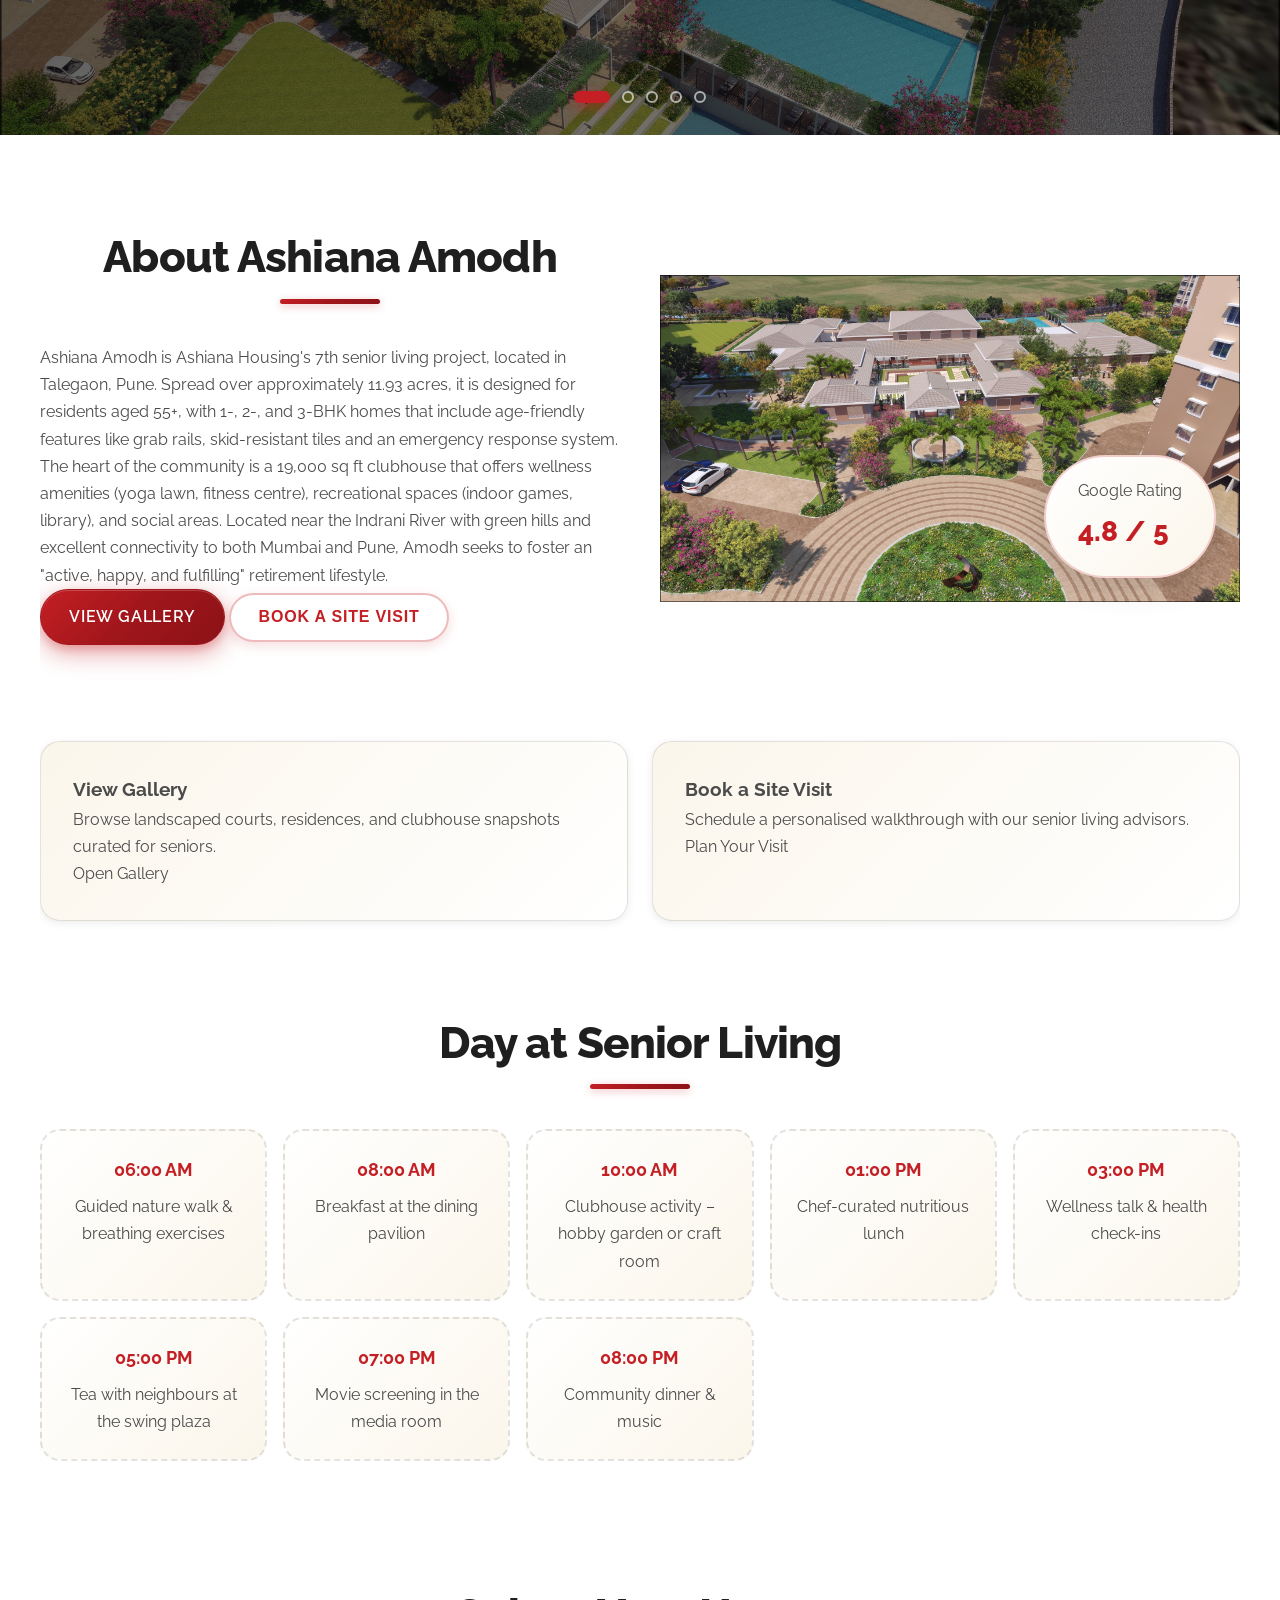
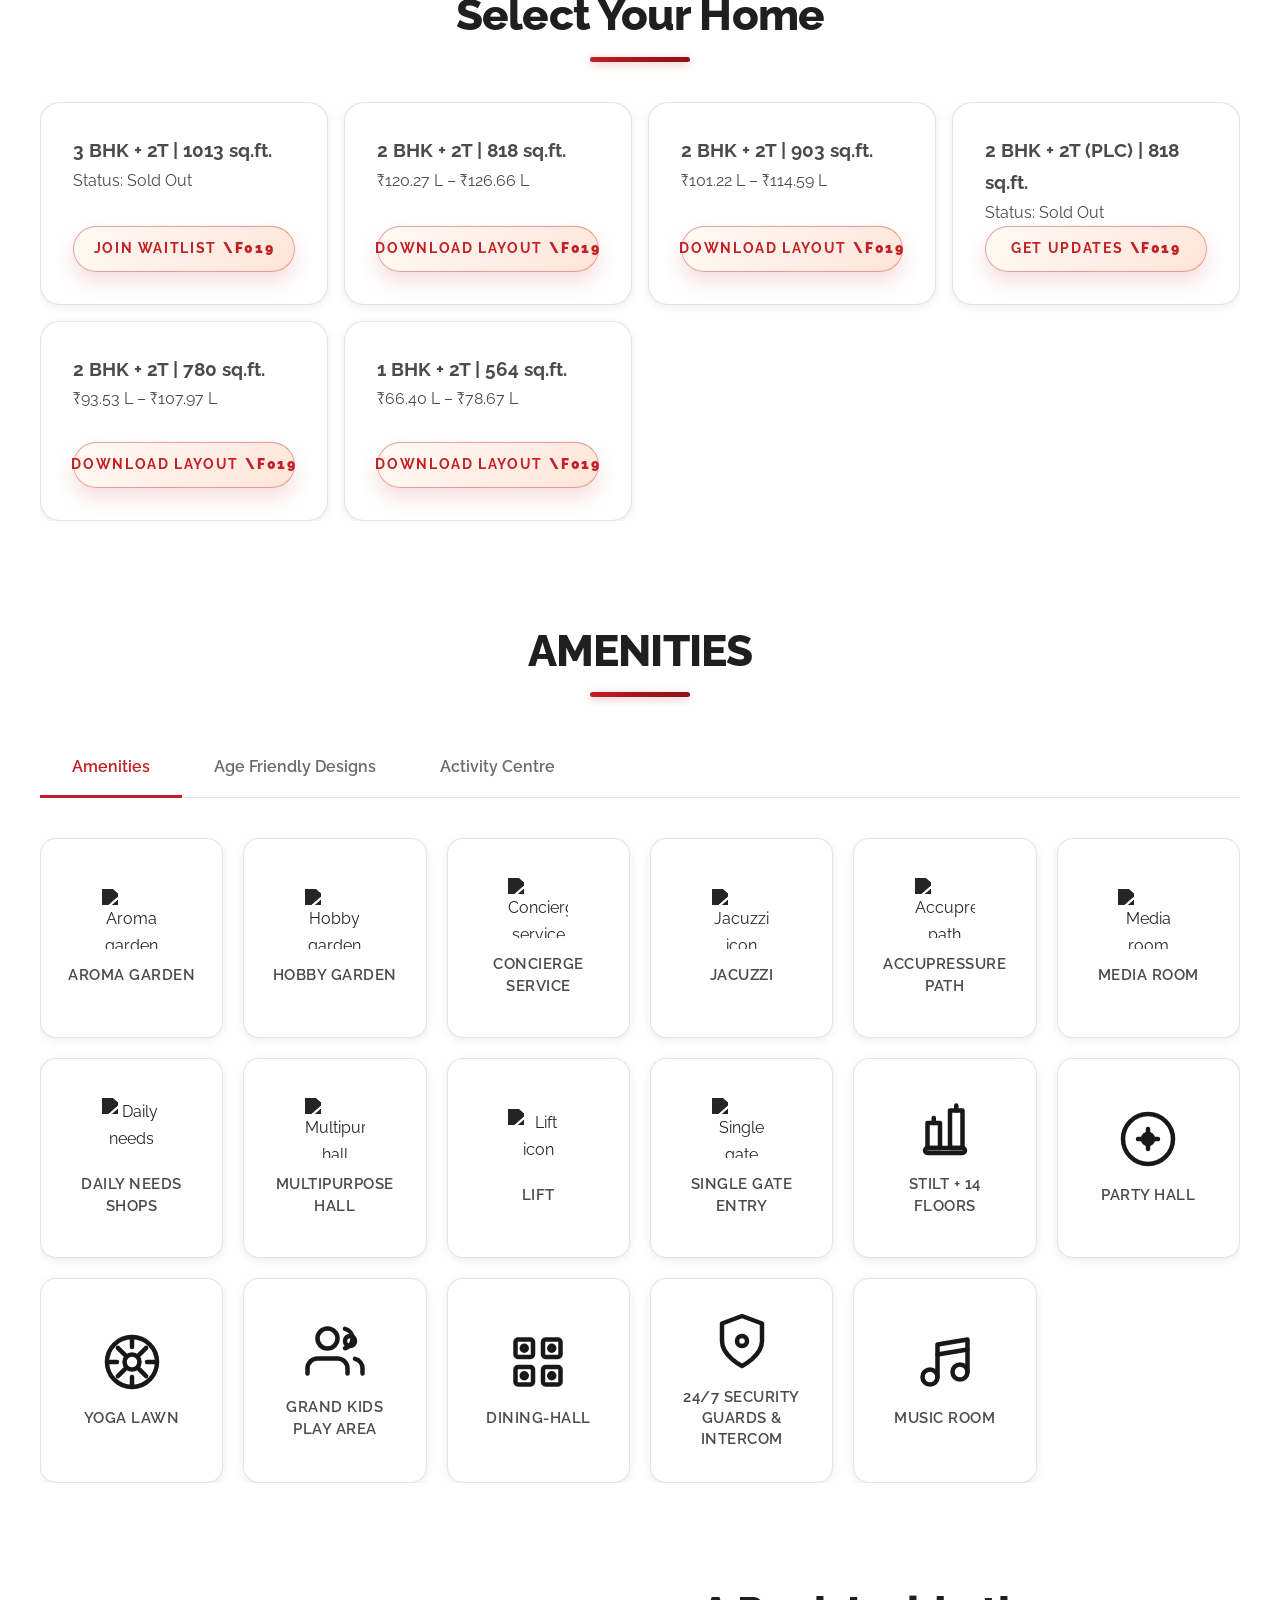
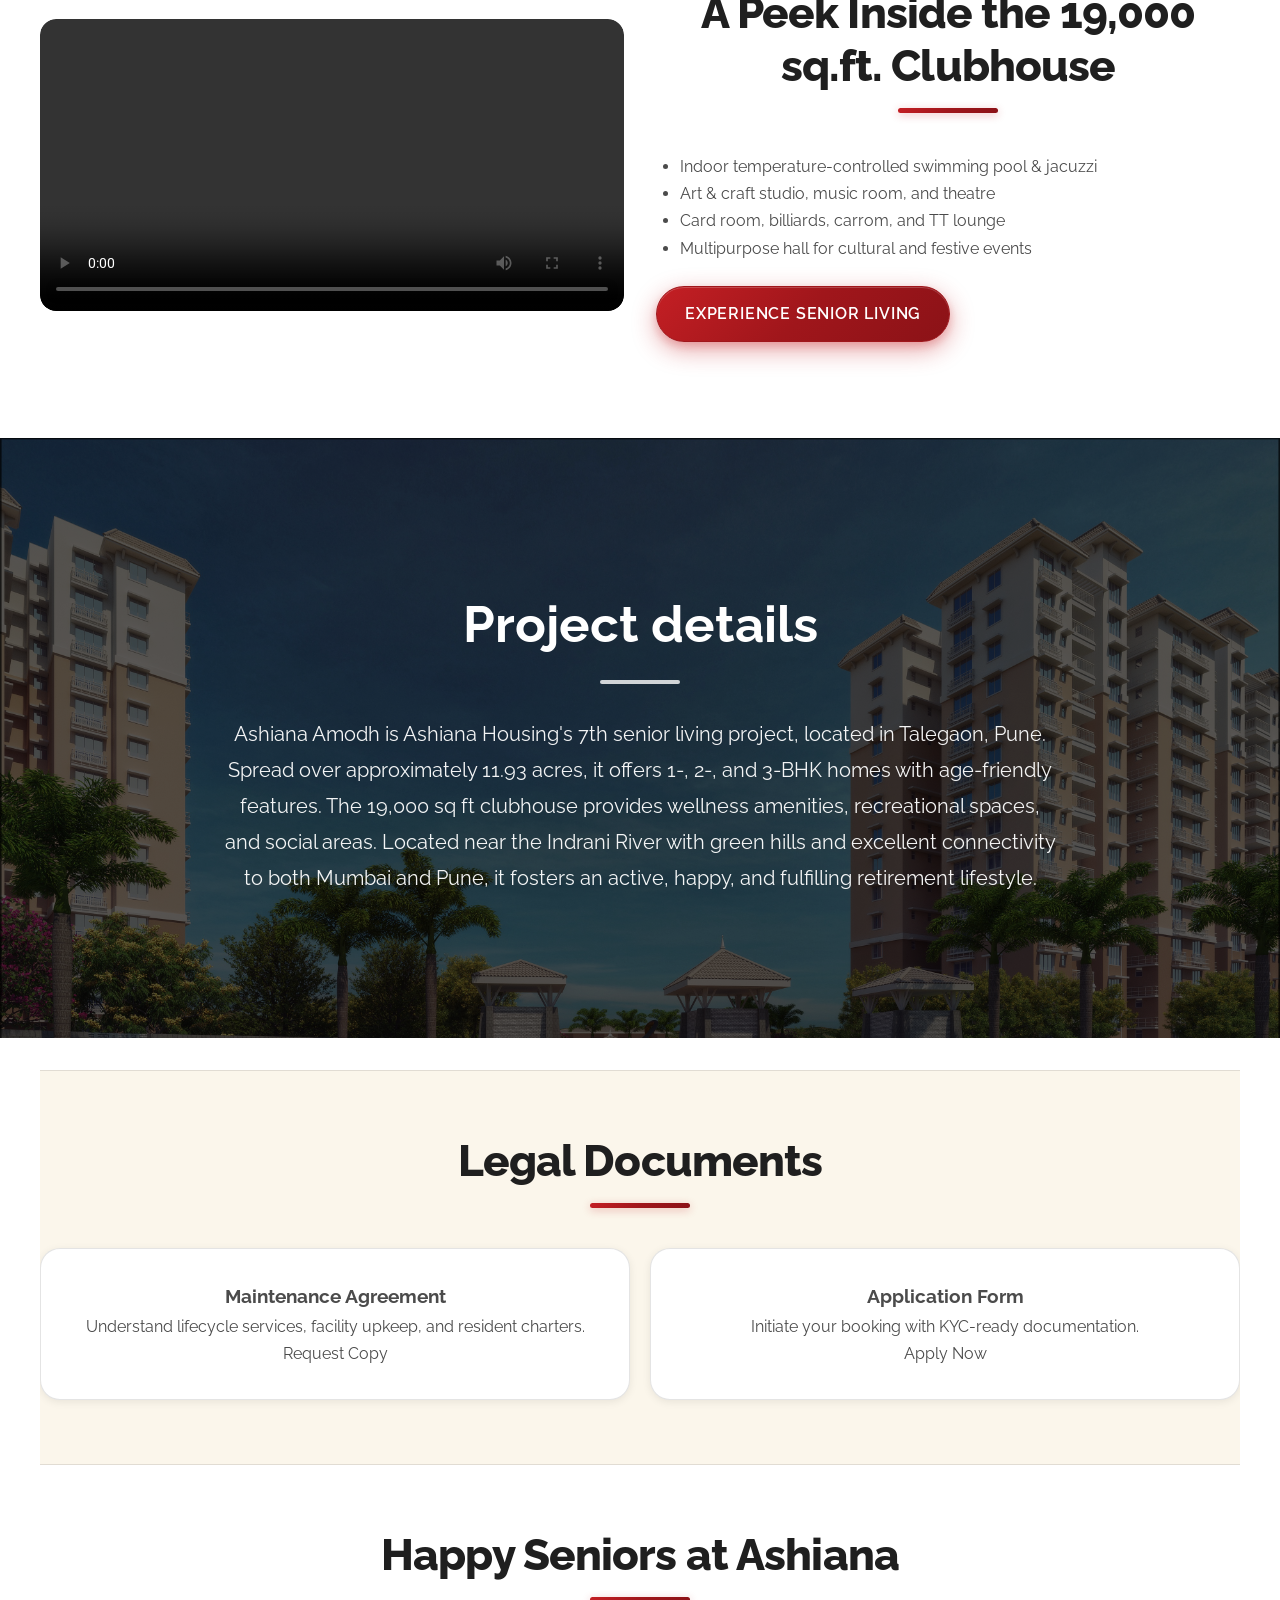
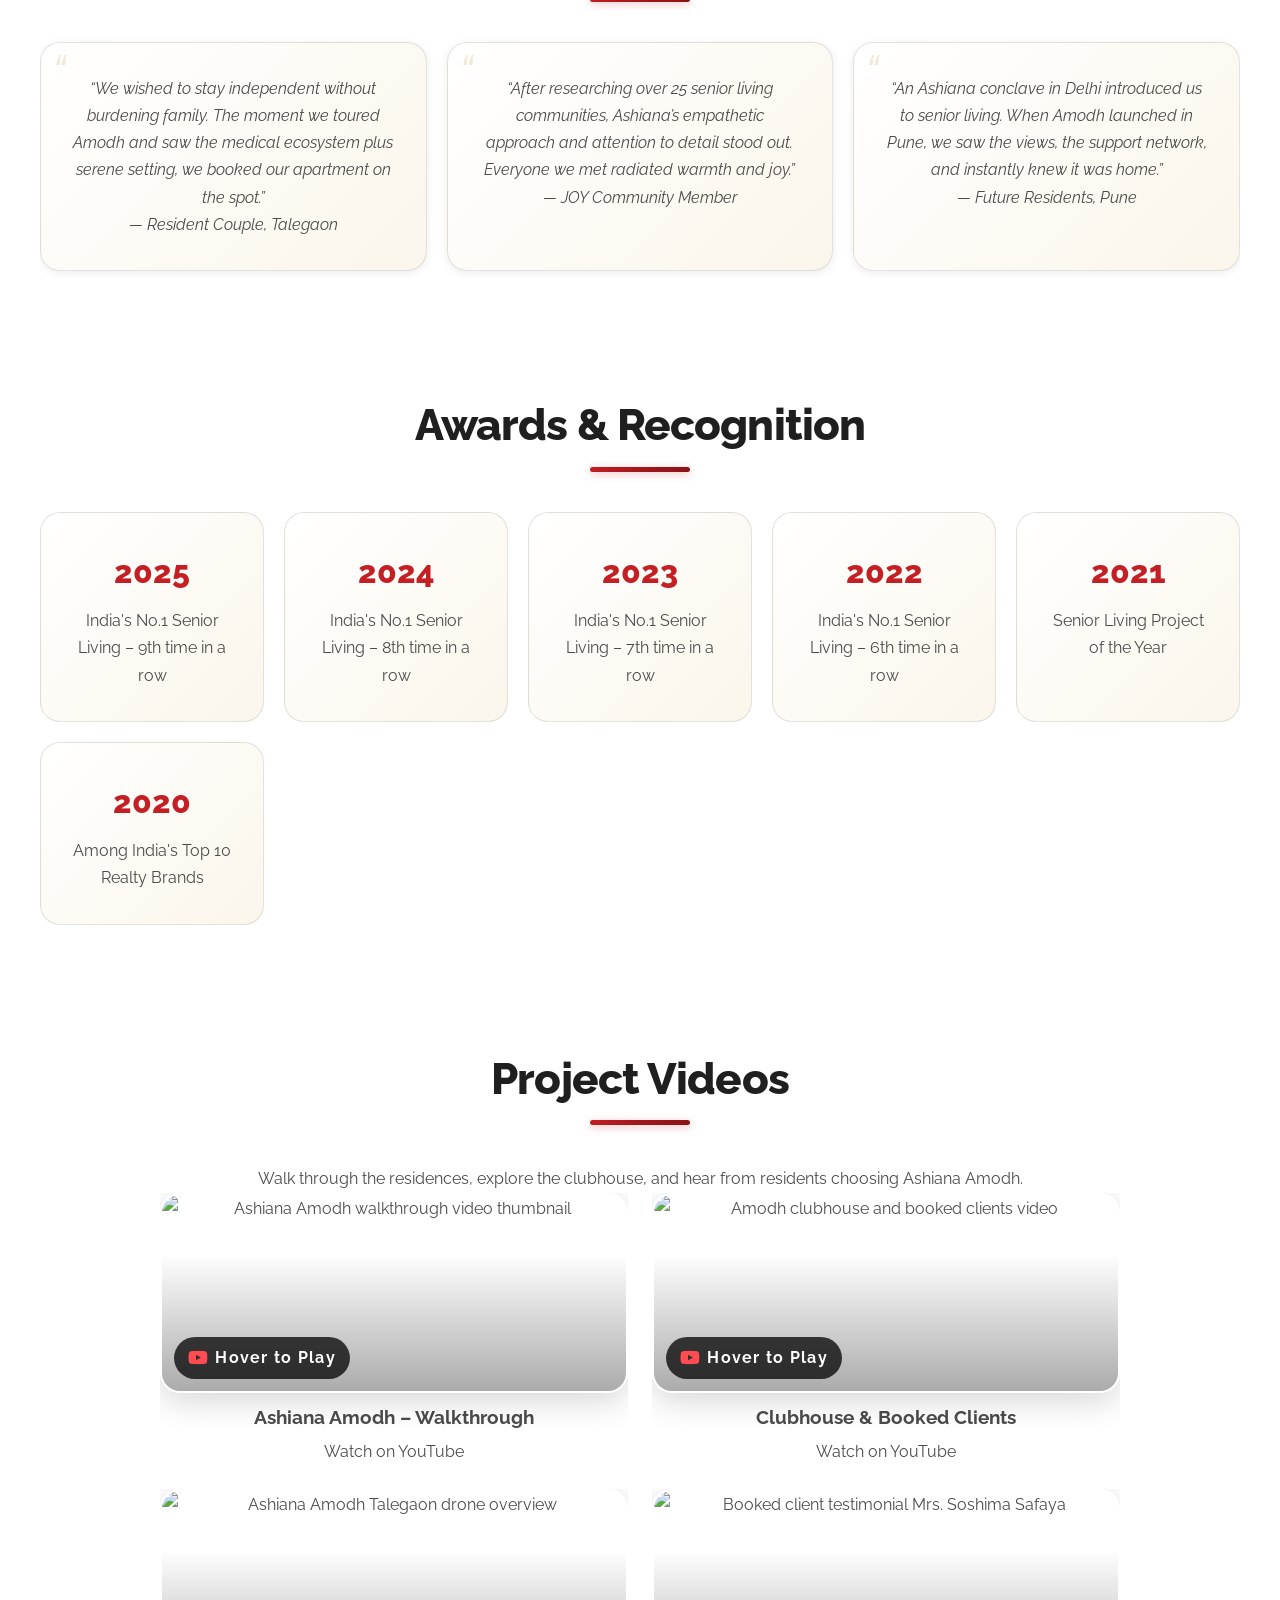
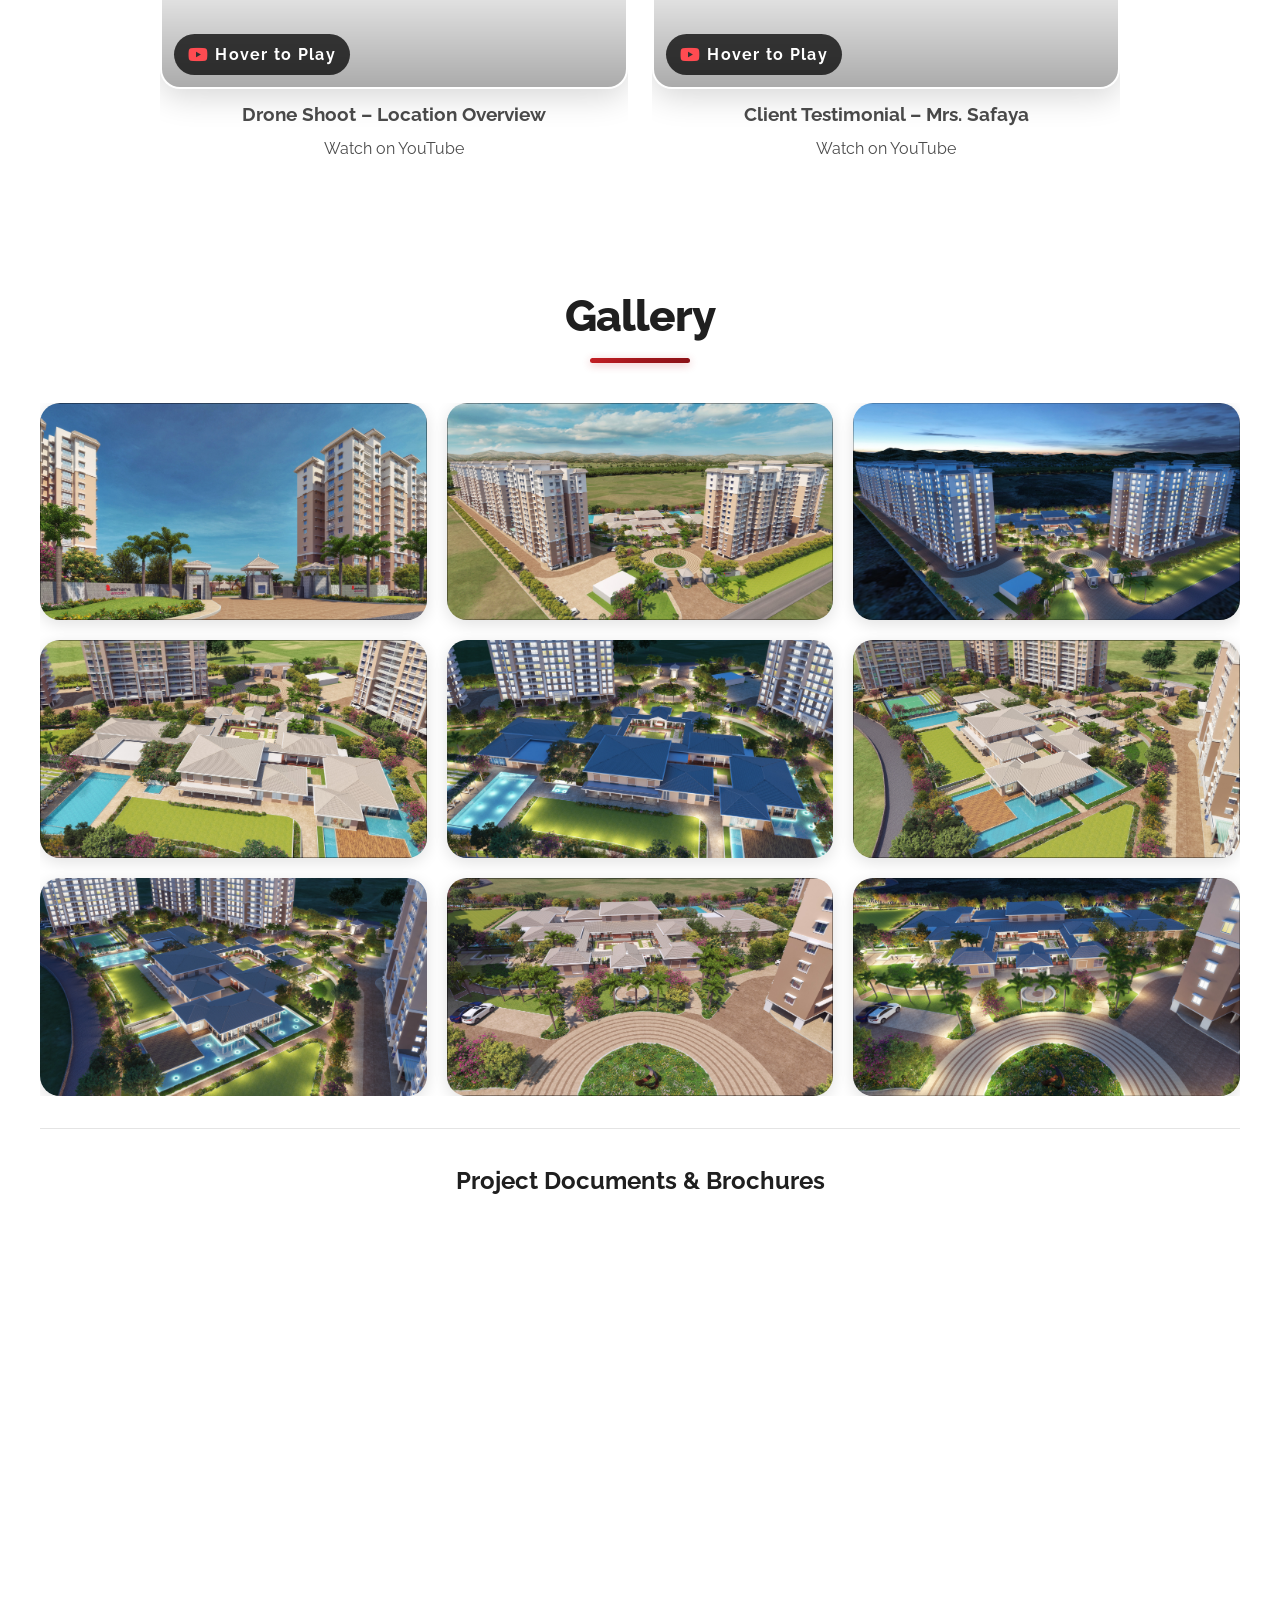
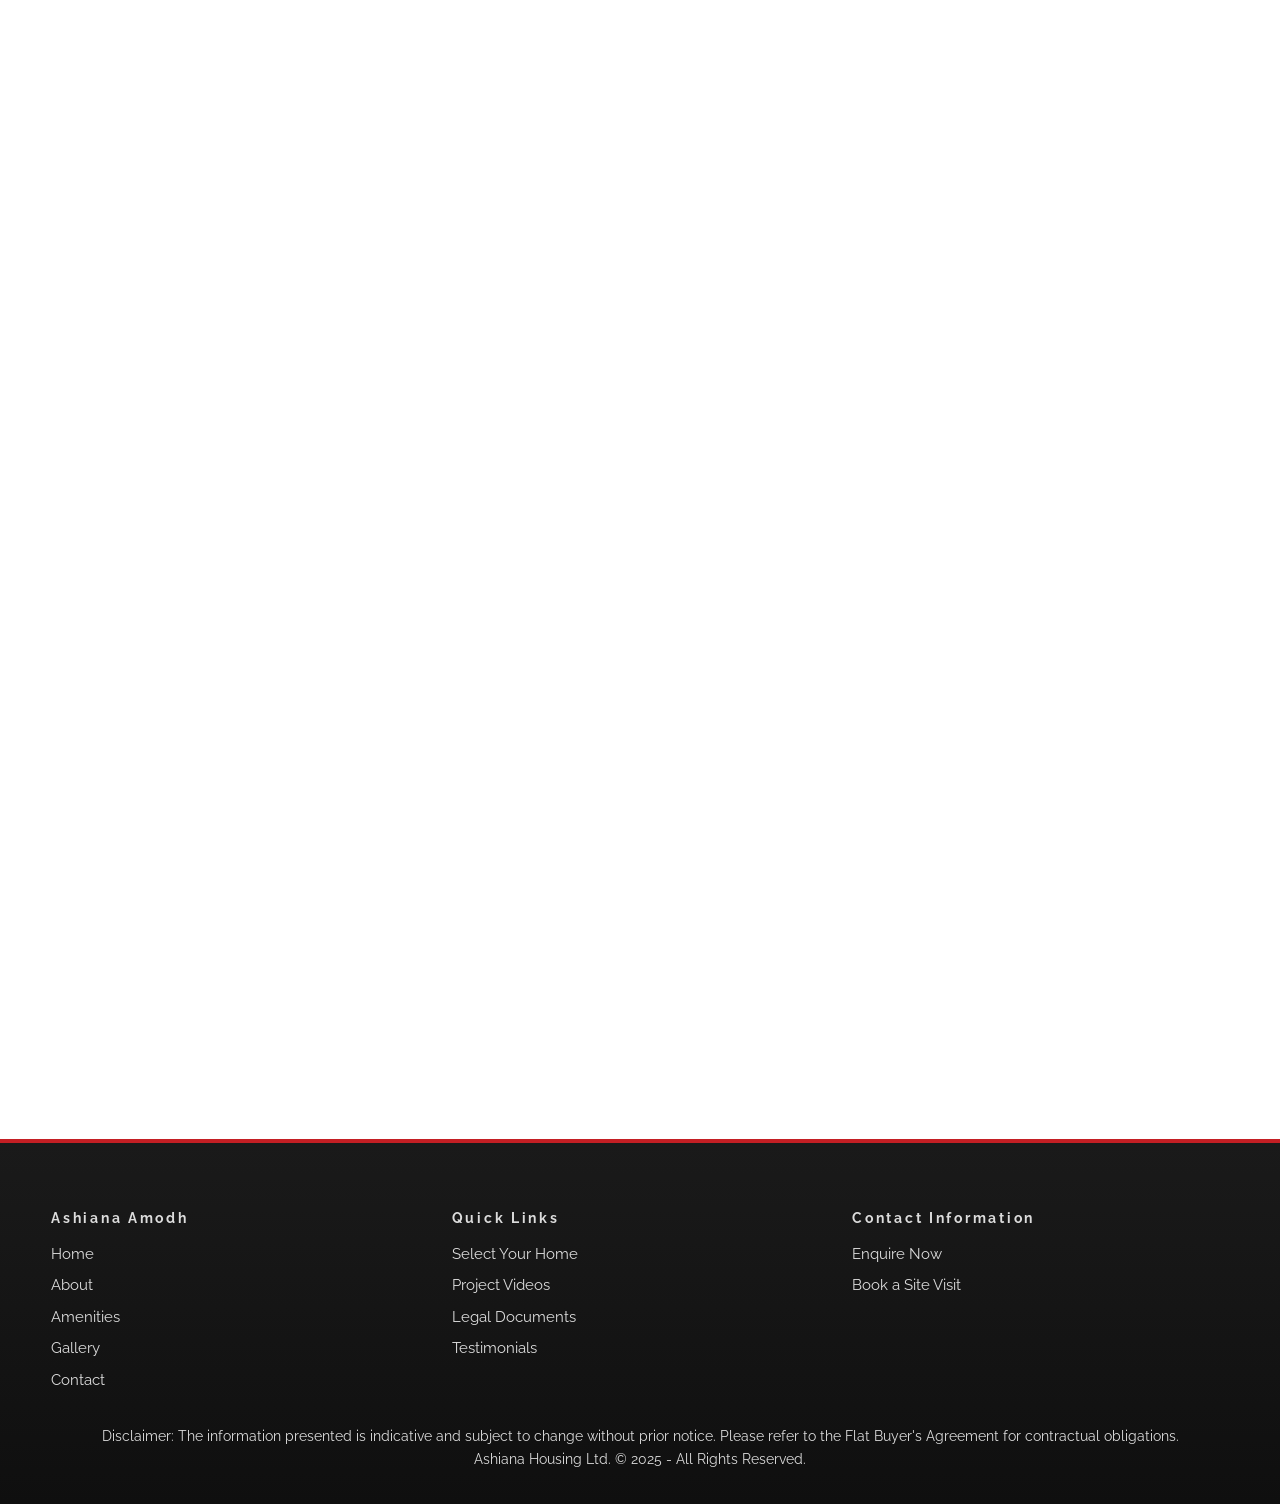
==== commit a40d23a4: "Add virtual tour feature, update popup form design, and remove Master Plan Site Map card" ====
--- a/index.html
+++ b/index.html
@@ -24,7 +24,7 @@
     <div class="cp-topbar">
       <p>India's No.1 Brand in Senior Living Homes</p>
       <div class="cp-top-actions">
-        <a href="tel:+919511906029"><i class="fa-solid fa-phone"></i> +91 95119 06029</a>
+        <a href="tel:+918619505595"><i class="fa-solid fa-phone"></i> +91 861 950 5595</a>
         <a href="mailto:info@ashianahousing.com"><i class="fa-solid fa-envelope"></i> info@ashianahousing.com</a>
       </div>
     </div>
@@ -60,6 +60,7 @@
             <a class="btn primary" href="#contact" data-open-popup="enquiry">Enquire</a>
             <a class="btn ghost" href="assets/BOOKLET - FOR LAYOUT AND SPECIFICATIONS.pdf" target="_blank" rel="noopener">Brochure</a>
             <a class="btn ghost" href="https://www.ashianahousing.com/uploads/pdf/amodh-price-list-22-sept-25-1758606973.pdf" target="_blank" rel="noopener">Price List</a>
+            <button class="btn ghost" id="virtualTourBtn">Virtual Tour</button>
           </div>
         </div>
         <div class="hero-panel">
@@ -650,11 +651,6 @@
           </article>
           <article class="download-card">
             <i class="fa-solid fa-file-pdf"></i>
-            <h4>Master Plan Site Map</h4>
-            <a href="assets/Amodh CP Booklet/Master Plan/Amodh_Site Map_25-10-2025 (2).pdf" target="_blank" rel="noopener" class="btn ghost">Download PDF</a>
-          </article>
-          <article class="download-card">
-            <i class="fa-solid fa-file-pdf"></i>
             <h4>Location Map</h4>
             <a href="assets/Amodh CP Booklet/Amodh_Location Map_25-03-2023.pdf" target="_blank" rel="noopener" class="btn ghost">Download PDF</a>
           </article>
@@ -698,7 +694,7 @@
         <h3>Visit Us</h3>
         <p>75/2/3, 76, 77/2 Hissa No. 2-5, Mauje-Varale, Taluka Maval, Pune 410507</p>
         <ul>
-          <li><i class="fa-solid fa-phone"></i><a href="tel:+919511906029">+91 95119 06029</a></li>
+          <li><i class="fa-solid fa-phone"></i><a href="tel:+918619505595">+91 861 950 5595</a></li>
           <li><i class="fa-solid fa-envelope"></i><a href="mailto:info@ashianahousing.com">info@ashianahousing.com</a></li>
         </ul>
         <iframe title="Ashiana Amodh Map" src="https://www.google.com/maps/embed?pb=!1m18!1m12!1m3!1d3784.570675955885!2d73.67016339999999!3d18.4581373!2m3!1f0!2f0!3f0!3m2!1i1024!2i768!4f13.1!3m3!1m2!1s0x3bc2bf7b3bf5fec7%3A0x5c4cf2d80a3c6327!2sAshiana%20Amodh!5e0!3m2!1sen!2sin!4v1730719142008!5m2!1sen!2sin" loading="lazy" referrerpolicy="no-referrer-when-downgrade"></iframe>
@@ -762,37 +758,78 @@
             <img src="assets/logo@logo.png" alt="Ashiana Housing logo">
             <p class="logo-tagline">you are in safe hands</p>
           </div>
-          <h3>We Promise</h3>
-          <div class="promise-list">
-            <div class="promise-item">
-              <div class="promise-icon">
-                <i class="fa-solid fa-phone"></i>
+          <div class="popup-promo-banner">
+            <div class="promo-banner-top">
+              <p>Booking Open: Limited Time Only</p>
+            </div>
+            <div class="promo-content">
+              <h3>Ashiana Amodh At Talegaon</h3>
+              <p class="promo-subtitle">At Talegaon, Pune By Ashiana Housing Ltd.</p>
+              <ul class="promo-features">
+                <li>
+                  <i class="fa-solid fa-home rotating-icon"></i>
+                  <span>Ashiana Amodh Pune - Premium Senior-Friendly Homes</span>
+                </li>
+                <li>
+                  <i class="fa-solid fa-shield-halved rotating-icon"></i>
+                  <span>Safe & senior-friendly homes</span>
+                </li>
+                <li>
+                  <i class="fa-solid fa-heart-pulse rotating-icon"></i>
+                  <span>24/7 medical care & support</span>
+                </li>
+                <li>
+                  <i class="fa-solid fa-chess rotating-icon"></i>
+                  <span>Clubhouse, hobbies & activities</span>
+                </li>
+                <li>
+                  <i class="fa-solid fa-utensils rotating-icon"></i>
+                  <span>Healthy dining for seniors</span>
+                </li>
+                <li>
+                  <i class="fa-solid fa-tree rotating-icon"></i>
+                  <span>Green gardens & walking tracks</span>
+                </li>
+                <li>
+                  <i class="fa-solid fa-person-swimming rotating-icon"></i>
+                  <span>Yoga, fitness & swimming pool</span>
+                </li>
+              </ul>
+              <div class="spot-booking-box">
+                <p><i class="fa-solid fa-gift rotating-icon"></i> Spot Booking Offers Available</p>
+                <p><i class="fa-solid fa-tag rotating-icon"></i> Book Now & Get Early Bird Discounts</p>
+                <p><i class="fa-solid fa-credit-card rotating-icon"></i> Exclusive Flexi Payment Plans</p>
               </div>
-              <div class="promise-text">
-                <h4>Instant Call Back</h4>
+              <div class="promo-pricing">
+                <p>1, 2 & 3 BHK Homes In Nature Starts At</p>
+                <p class="price-range">₹ 65.45 L - ₹ 125.27 L</p>
               </div>
-            </div>
-            <div class="promise-item">
-              <div class="promise-icon">
-                <i class="fa-solid fa-car"></i>
-              </div>
-              <div class="promise-text">
-                <h4>Free Site Visit</h4>
-              </div>
-            </div>
-            <div class="promise-item">
-              <div class="promise-icon">
-                <i class="fa-solid fa-indian-rupee-sign"></i>
-              </div>
-              <div class="promise-text">
-                <h4>Unmatched Price</h4>
-              </div>
-            </div>
+              <button type="button" class="btn-request-brochure" data-open-popup="enquiry">
+                Request Brochure
+              </button>
+            </div>
+          </div>
+          <div class="popup-contact-favicons">
+            <a href="tel:+918619505595" class="contact-favicon" aria-label="Call us">
+              <i class="fa-solid fa-phone"></i>
+            </a>
+            <a href="mailto:info@ashianahousing.com" class="contact-favicon" aria-label="Email us">
+              <i class="fa-solid fa-envelope"></i>
+            </a>
+            <a href="https://wa.me/918619505595" class="contact-favicon" aria-label="WhatsApp us" target="_blank" rel="noopener">
+              <i class="fa-brands fa-whatsapp"></i>
+            </a>
           </div>
         </div>
         <div class="popup-form-section">
-          <div class="popup-header">
-            <h2>Register Here And Avail The Best Offers!!</h2>
+          <div class="popup-header-bar">
+            <div class="popup-logo-small">
+              <img src="assets/logo@logo.png" alt="Ashiana Housing logo">
+              <p class="logo-tagline-small">you are in safe hands</p>
+            </div>
+            <div class="popup-header-title">
+              <h2>Register Here And Avail The <strong>Best Offers!!</strong></h2>
+            </div>
           </div>
           <form id="popupEnquiryForm" novalidate>
             <div class="form-group">
@@ -823,9 +860,6 @@
             <div class="form-actions">
               <button type="submit" class="btn primary btn-callback">Get Instant Call Back</button>
             </div>
-            <div class="contact-info">
-              <p><i class="fa-solid fa-phone"></i> +91 95119 06029</p>
-            </div>
             <div id="popupFormAlert" class="form-alert" role="status"></div>
           </form>
           <div id="popupSuccessMessage" class="popup-success" style="display: none;">
@@ -841,6 +875,27 @@
     </div>
   </div>
 
+  <!-- Virtual Tour Modal -->
+  <div id="virtualTourModal" class="virtual-tour-modal" role="dialog" aria-modal="true" aria-label="Virtual Tour">
+    <div class="virtual-tour-overlay"></div>
+    <div class="virtual-tour-container">
+      <button class="virtual-tour-close" aria-label="Close virtual tour" id="virtualTourCloseBtn">&times;</button>
+      <div class="virtual-tour-content">
+        <h2>Virtual Tour</h2>
+        <div class="virtual-tour-video-wrapper">
+          <iframe 
+            id="virtualTourVideo" 
+            src="" 
+            frameborder="0" 
+            allow="accelerometer; autoplay; clipboard-write; encrypted-media; gyroscope; picture-in-picture" 
+            allowfullscreen
+            title="Ashiana Amodh Virtual Tour">
+          </iframe>
+        </div>
+      </div>
+    </div>
+  </div>
+
   <script src="https://cdn.jsdelivr.net/npm/emailjs-com@3/dist/email.min.js" defer></script>
   <script src="script.js" defer></script>
 </body>
--- a/style.css
+++ b/style.css
@@ -56,6 +56,20 @@
   font-size: 16px; /* Base font size */
 }
 
+/* Handle text wrapping on zoom for mobile */
+h1, h2, h3, h4, h5, h6, p, span, a, li, td, th {
+  overflow-wrap: break-word;
+  word-wrap: break-word;
+  hyphens: auto;
+}
+
+/* Prevent fixed width elements from breaking on zoom */
+table, pre, code {
+  max-width: 100%;
+  overflow-x: auto;
+  word-wrap: break-word;
+}
+
 /* Zoom-responsive container */
 body {
   overflow-x: hidden;
@@ -69,6 +83,17 @@
 /* Ensure all containers fit viewport */
 * {
   max-width: 100%;
+}
+
+/* Prevent overflow on zoom for mobile */
+main,
+section,
+.container,
+.cp-info-panels,
+.featured-slideshow {
+  min-width: 0;
+  max-width: 100%;
+  overflow-x: hidden;
 }
 
 img, video, iframe {
@@ -874,6 +899,13 @@
   display: grid;
   grid-template-columns: repeat(auto-fit, minmax(220px, 1fr));
   gap: 1.25rem;
+  width: 100%;
+  max-width: 1200px;
+  margin: 0 auto;
+  padding: 4rem clamp(1rem, 4vw, 2rem);
+  box-sizing: border-box;
+  min-width: 0;
+  overflow-x: hidden;
 }
 
 .cp-info-panels .panel {
@@ -885,6 +917,10 @@
   transition: all 0.3s cubic-bezier(0.4, 0, 0.2, 1);
   position: relative;
   overflow: hidden;
+  min-width: 0;
+  overflow-wrap: break-word;
+  word-wrap: break-word;
+  box-sizing: border-box;
 }
 
 .cp-info-panels .panel::before {
@@ -913,15 +949,20 @@
 .cp-info-panels .panel a {
   color: var(--primary);
   font-weight: 600;
+  word-wrap: break-word;
+  overflow-wrap: break-word;
 }
 
 .featured-slideshow {
   position: relative;
   width: 100%;
+  max-width: 100%;
   min-height: 600px;
   overflow: hidden;
-  margin: 2rem 0;
+  margin: 2rem auto;
   padding: 0;
+  min-width: 0;
+  box-sizing: border-box;
 }
 
 .slideshow-container {
@@ -959,6 +1000,7 @@
   position: relative;
   z-index: 2;
   max-width: 800px;
+  margin: 0 auto;
   padding: 3rem;
   text-align: center;
   color: #fff;
@@ -1470,6 +1512,10 @@
   display: grid;
   grid-template-columns: repeat(auto-fit, minmax(180px, 1fr));
   gap: 1.25rem;
+  min-width: 0;
+  max-width: 100%;
+  overflow-x: hidden;
+  box-sizing: border-box;
 }
 
 .cp-amenities .amenity-card {
@@ -1945,6 +1991,30 @@
 .cp-gallery .download-card .btn {
   width: 100%;
   justify-content: center;
+}
+
+/* Remove red cross from download cards */
+.cp-gallery .download-card::after {
+  display: none !important;
+  content: none !important;
+  background: none !important;
+  background-image: none !important;
+}
+
+.cp-gallery .download-card:nth-child(4),
+.cp-gallery .download-card:nth-of-type(4) {
+  position: relative;
+}
+
+.cp-gallery .download-card:nth-child(4)::after,
+.cp-gallery .download-card:nth-of-type(4)::after,
+.cp-gallery .download-card:nth-child(4)::before,
+.cp-gallery .download-card:nth-of-type(4)::before {
+  display: none !important;
+  content: none !important;
+  background: none !important;
+  background-image: none !important;
+  border: none !important;
 }
 
 .cp-videos .video-grid {
@@ -2363,13 +2433,15 @@
   max-width: 900px;
   max-height: 90vh;
   background: #fff;
-  border-radius: 16px;
+  border-radius: 24px;
   box-shadow: 0 20px 60px rgba(0, 0, 0, 0.3);
   z-index: 10001;
-  overflow: visible;
+  overflow-y: auto;
+  overflow-x: hidden;
   transform: scale(0.9) translateY(20px);
   transition: transform 0.3s cubic-bezier(0.4, 0, 0.2, 1);
   display: flex;
+  flex-direction: column;
 }
 
 .popup-modal.active .popup-container {
@@ -2415,19 +2487,24 @@
 .popup-content-wrapper {
   display: flex;
   width: 100%;
-  min-height: 500px;
+  flex: 1;
+  min-height: 0;
   overflow: visible;
 }
 
 .popup-promises {
   flex: 0 0 40%;
-  background: linear-gradient(135deg, var(--primary) 0%, #a0161b 100%);
+  background: #d32f2f;
+  border-right: 1px solid #e0e0e0;
   color: #fff;
   padding: 2.5rem 2rem;
   display: flex;
   flex-direction: column;
   justify-content: flex-start;
-  align-items: center;
+  align-items: flex-start;
+  position: relative;
+  overflow: visible;
+  border-radius: 24px 0 0 24px;
 }
 
 .popup-logo {
@@ -2454,7 +2531,8 @@
   font-size: 1.75rem;
   font-weight: 700;
   margin-bottom: 2rem;
-  text-align: center;
+  text-align: left;
+  width: 100%;
 }
 
 .promise-list {
@@ -2468,17 +2546,17 @@
   display: flex;
   align-items: center;
   gap: 1rem;
-  padding: 1rem;
-  background: rgba(255, 255, 255, 0.1);
-  border-radius: 12px;
-  backdrop-filter: blur(10px);
+  padding: 0.75rem 0;
+  background: transparent;
+  border-radius: 0;
+  backdrop-filter: none;
 }
 
 .promise-icon {
-  width: 50px;
-  height: 50px;
-  background: rgba(255, 255, 255, 0.2);
-  border-radius: 50%;
+  width: 40px;
+  height: 40px;
+  background: transparent;
+  border-radius: 0;
   display: flex;
   align-items: center;
   justify-content: center;
@@ -2492,7 +2570,7 @@
 
 .promise-text h4 {
   color: #fff;
-  font-size: 1.1rem;
+  font-size: 1rem;
   font-weight: 600;
   margin: 0;
 }
@@ -2500,9 +2578,8 @@
 .popup-form-section {
   flex: 1;
   padding: 2.5rem;
-  overflow-y: auto;
-  overflow-x: visible;
-  max-height: 90vh;
+  overflow: visible;
+  border-radius: 0 24px 24px 0;
 }
 
 .popup-header {
@@ -2524,6 +2601,276 @@
   margin: 0;
 }
 
+/* Promo Banner Styles */
+.popup-promises .popup-promo-banner {
+  background: #f5f5f5;
+  border-radius: 12px;
+  margin-top: 1.5rem;
+  margin-bottom: 3.5rem;
+  overflow: hidden;
+  box-shadow: 0 2px 8px rgba(0, 0, 0, 0.1);
+  width: 100%;
+  display: block !important;
+  visibility: visible !important;
+  opacity: 1 !important;
+  position: relative;
+  z-index: 1;
+}
+
+.promo-banner-top {
+  background: #8b1a1f;
+  color: #fff;
+  text-align: center;
+  padding: 0.75rem 1rem;
+  font-weight: 600;
+  font-size: 0.95rem;
+  border-radius: 12px 12px 0 0;
+}
+
+.popup-promises .promo-content {
+  padding: 1.25rem;
+  background: #f5f5f5;
+}
+
+.promo-content {
+  padding: 1.5rem;
+  background: #f5f5f5;
+}
+
+.promo-content h3 {
+  color: var(--charcoal);
+  font-size: 1.5rem;
+  font-weight: 700;
+  margin-bottom: 0.5rem;
+}
+
+.promo-subtitle {
+  color: var(--charcoal);
+  font-size: 0.9rem;
+  margin-bottom: 1.25rem;
+}
+
+.promo-features {
+  list-style: none;
+  padding: 0;
+  margin: 0 0 1.5rem 0;
+}
+
+.promo-features li {
+  display: flex;
+  align-items: center;
+  gap: 0.75rem;
+  padding: 0.5rem 0;
+  color: var(--charcoal);
+  font-size: 0.9rem;
+}
+
+.promo-features li i {
+  color: #d32f2f;
+  font-size: 1.1rem;
+  width: 20px;
+  flex-shrink: 0;
+}
+
+.rotating-icon {
+  animation: iconPulse 2s ease-in-out infinite;
+  display: inline-block;
+  transition: transform 0.3s ease;
+}
+
+.rotating-icon:hover {
+  transform: scale(1.2);
+  animation-play-state: paused;
+}
+
+.promo-features li:nth-child(1) .rotating-icon {
+  animation-delay: 0s;
+}
+
+.promo-features li:nth-child(2) .rotating-icon {
+  animation-delay: 0.3s;
+}
+
+.promo-features li:nth-child(3) .rotating-icon {
+  animation-delay: 0.6s;
+}
+
+.promo-features li:nth-child(4) .rotating-icon {
+  animation-delay: 0.9s;
+}
+
+.promo-features li:nth-child(5) .rotating-icon {
+  animation-delay: 1.2s;
+}
+
+.promo-features li:nth-child(6) .rotating-icon {
+  animation-delay: 1.5s;
+}
+
+.promo-features li:nth-child(7) .rotating-icon {
+  animation-delay: 1.8s;
+}
+
+.spot-booking-box p:nth-child(1) .rotating-icon {
+  animation-delay: 0s;
+}
+
+.spot-booking-box p:nth-child(2) .rotating-icon {
+  animation-delay: 0.4s;
+}
+
+.spot-booking-box p:nth-child(3) .rotating-icon {
+  animation-delay: 0.8s;
+}
+
+@keyframes iconPulse {
+  0%, 100% {
+    transform: scale(1);
+    opacity: 1;
+  }
+  50% {
+    transform: scale(1.15);
+    opacity: 0.9;
+  }
+}
+
+.spot-booking-box {
+  background: #a0161b;
+  border: 2px dashed #fff;
+  border-radius: 8px;
+  padding: 1.25rem;
+  margin-bottom: 1.5rem;
+  text-align: center;
+}
+
+.spot-booking-box p {
+  color: #fff;
+  margin: 0.5rem 0;
+  font-size: 0.95rem;
+  font-weight: 600;
+  display: flex;
+  align-items: center;
+  justify-content: center;
+  gap: 0.5rem;
+}
+
+.spot-booking-box p:first-child {
+  margin-top: 0;
+}
+
+.spot-booking-box p:last-child {
+  margin-bottom: 0;
+}
+
+.spot-booking-box i {
+  color: #fff;
+  font-size: 1rem;
+}
+
+.promo-pricing {
+  text-align: center;
+  margin-bottom: 1.5rem;
+}
+
+.promo-pricing p:first-child {
+  color: var(--charcoal);
+  font-size: 0.95rem;
+  margin-bottom: 0.5rem;
+}
+
+.price-range {
+  color: var(--charcoal);
+  font-size: 1.5rem;
+  font-weight: 700;
+  margin: 0;
+}
+
+.btn-request-brochure {
+  width: 100%;
+  padding: 1rem;
+  background: linear-gradient(135deg, #d32f2f 0%, #8b1a1f 100%);
+  color: #fff;
+  border: none;
+  border-radius: 12px;
+  font-size: 1.1rem;
+  font-weight: 600;
+  cursor: pointer;
+  transition: all 0.3s ease;
+  box-shadow: 0 4px 12px rgba(211, 47, 47, 0.3);
+}
+
+.btn-request-brochure:hover {
+  transform: translateY(-2px);
+  box-shadow: 0 6px 16px rgba(211, 47, 47, 0.4);
+  background: linear-gradient(135deg, #e53935 0%, #a0161b 100%);
+}
+
+/* Contact Favicons */
+.popup-contact-favicons {
+  position: absolute;
+  bottom: 1rem;
+  left: 1rem;
+  display: flex;
+  gap: 0.75rem;
+  z-index: 10;
+}
+
+.contact-favicon {
+  width: 40px;
+  height: 40px;
+  background: rgba(255, 255, 255, 0.9);
+  border-radius: 12px;
+  display: flex;
+  align-items: center;
+  justify-content: center;
+  color: #d32f2f;
+  font-size: 1.1rem;
+  transition: all 0.3s ease;
+  box-shadow: 0 2px 8px rgba(0, 0, 0, 0.15);
+  text-decoration: none;
+}
+
+.contact-favicon:hover {
+  background: #d32f2f;
+  color: #fff;
+  transform: scale(1.1);
+  box-shadow: 0 4px 12px rgba(211, 47, 47, 0.4);
+}
+
+.contact-favicon i {
+  margin: 0;
+}
+
+.popup-header-bar {
+  display: flex;
+  align-items: center;
+  justify-content: space-between;
+  padding: 1.5rem 2rem;
+  border-bottom: 1px solid #e0e0e0;
+  background: #fff;
+  border-radius: 24px 24px 0 0;
+  flex-shrink: 0;
+}
+
+.popup-logo-small {
+  display: flex;
+  align-items: center;
+  gap: 0.75rem;
+}
+
+.popup-logo-small img {
+  max-width: 80px;
+  height: auto;
+}
+
+.logo-tagline-small {
+  color: var(--charcoal);
+  font-size: 0.7rem;
+  font-style: italic;
+  margin: 0;
+  font-weight: 400;
+}
+
 .popup-form-section .form-group {
   margin-bottom: 1.5rem;
 }
@@ -2548,7 +2895,7 @@
   width: 100%;
   padding: 0.875rem 1rem;
   border: 2px solid var(--border);
-  border-radius: 8px;
+  border-radius: 12px;
   font-size: 1rem;
   font-family: inherit;
   transition: all 0.3s ease;
@@ -2635,7 +2982,7 @@
   background: var(--primary);
   color: #fff;
   border: none;
-  border-radius: 8px;
+  border-radius: 12px;
   cursor: pointer;
   transition: all 0.3s ease;
 }
@@ -2743,10 +3090,9 @@
 
   .popup-content-wrapper {
     flex-direction: column;
-    min-height: auto;
-    height: auto;
-    max-height: calc(85vh - 2rem);
-    overflow-y: auto;
+    flex: 1;
+    min-height: 0;
+    overflow: visible;
     -webkit-overflow-scrolling: touch;
   }
 
@@ -2757,6 +3103,29 @@
     max-height: none;
     overflow-y: visible;
     -webkit-overflow-scrolling: touch;
+    border-right: none;
+    border-bottom: 1px solid #e0e0e0;
+    position: relative;
+  }
+
+  .popup-promises .popup-promo-banner {
+    margin-top: 1.5rem;
+    margin-bottom: 3rem;
+  }
+
+  .popup-contact-favicons {
+    position: relative;
+    bottom: auto;
+    left: auto;
+    margin-top: 1rem;
+    justify-content: center;
+    width: 100%;
+  }
+
+  .contact-favicon {
+    width: 36px;
+    height: 36px;
+    font-size: 1rem;
   }
 
   .popup-logo {
@@ -2848,6 +3217,39 @@
     font-size: clamp(0.85rem, 3vw, 0.95rem);
   }
 
+  .popup-promo-banner {
+    margin-bottom: 1.5rem;
+  }
+
+  .promo-content {
+    padding: 1.25rem;
+  }
+
+  .promo-content h3 {
+    font-size: 1.25rem;
+  }
+
+  .promo-features li {
+    font-size: 0.85rem;
+  }
+
+  .spot-booking-box {
+    padding: 1rem;
+  }
+
+  .spot-booking-box p {
+    font-size: 0.85rem;
+  }
+
+  .price-range {
+    font-size: 1.25rem;
+  }
+
+  .btn-request-brochure {
+    padding: 0.875rem;
+    font-size: 1rem;
+  }
+
   .popup-form-section .form-group {
     margin-bottom: 1.25rem;
   }
@@ -2960,6 +3362,28 @@
   
   .popup-promises {
     padding: 1.25rem 1rem;
+    position: relative;
+  }
+
+  .popup-promises .popup-promo-banner {
+    margin-top: 1.25rem;
+    margin-bottom: 2.5rem;
+  }
+
+  .popup-contact-favicons {
+    position: relative;
+    bottom: auto;
+    left: auto;
+    margin-top: 0.75rem;
+    justify-content: center;
+    width: 100%;
+    gap: 0.5rem;
+  }
+
+  .contact-favicon {
+    width: 32px;
+    height: 32px;
+    font-size: 0.9rem;
   }
 
   .popup-logo img {
@@ -2986,6 +3410,51 @@
   }
 
   .promise-text h4 {
+    font-size: 0.95rem;
+  }
+
+  .popup-promo-banner {
+    margin-bottom: 1.25rem;
+  }
+
+  .promo-content {
+    padding: 1rem;
+  }
+
+  .promo-content h3 {
+    font-size: 1.1rem;
+  }
+
+  .promo-subtitle {
+    font-size: 0.85rem;
+  }
+
+  .promo-features li {
+    font-size: 0.8rem;
+    padding: 0.4rem 0;
+  }
+
+  .promo-features li i {
+    font-size: 1rem;
+    width: 18px;
+  }
+
+  .spot-booking-box {
+    padding: 0.875rem;
+  }
+
+  .spot-booking-box p {
+    font-size: 0.8rem;
+    flex-direction: column;
+    gap: 0.25rem;
+  }
+
+  .price-range {
+    font-size: 1.1rem;
+  }
+
+  .btn-request-brochure {
+    padding: 0.875rem;
     font-size: 0.95rem;
   }
 
@@ -3077,6 +3546,129 @@
   .popup-form-section .form-group input,
   .popup-form-section .form-group select {
     padding: 0.75rem;
+  }
+}
+
+/* Virtual Tour Modal Styles */
+.virtual-tour-modal {
+  display: none;
+  position: fixed;
+  top: 0;
+  left: 0;
+  width: 100%;
+  height: 100%;
+  z-index: 10005;
+  align-items: center;
+  justify-content: center;
+  opacity: 0;
+  visibility: hidden;
+  transition: opacity 0.3s ease, visibility 0.3s ease;
+}
+
+.virtual-tour-modal.active {
+  display: flex;
+  opacity: 1;
+  visibility: visible;
+}
+
+.virtual-tour-overlay {
+  position: absolute;
+  top: 0;
+  left: 0;
+  width: 100%;
+  height: 100%;
+  background: rgba(0, 0, 0, 0.9);
+  cursor: pointer;
+}
+
+.virtual-tour-container {
+  position: relative;
+  width: 90%;
+  max-width: 1200px;
+  max-height: 90vh;
+  background: #000;
+  border-radius: 16px;
+  overflow: hidden;
+  z-index: 10006;
+  box-shadow: 0 20px 60px rgba(0, 0, 0, 0.5);
+}
+
+.virtual-tour-close {
+  position: absolute;
+  top: 1rem;
+  right: 1rem;
+  background: rgba(255, 255, 255, 0.2);
+  border: 2px solid rgba(255, 255, 255, 0.3);
+  color: #fff;
+  font-size: 2rem;
+  width: 50px;
+  height: 50px;
+  border-radius: 50%;
+  cursor: pointer;
+  display: flex;
+  align-items: center;
+  justify-content: center;
+  z-index: 10007;
+  transition: all 0.3s ease;
+}
+
+.virtual-tour-close:hover {
+  background: rgba(255, 255, 255, 0.3);
+  transform: scale(1.1);
+}
+
+.virtual-tour-content {
+  padding: 2rem;
+  text-align: center;
+}
+
+.virtual-tour-content h2 {
+  color: #fff;
+  font-size: 2rem;
+  margin-bottom: 1.5rem;
+  font-weight: 700;
+}
+
+.virtual-tour-video-wrapper {
+  position: relative;
+  width: 100%;
+  padding-bottom: 56.25%; /* 16:9 aspect ratio */
+  height: 0;
+  overflow: hidden;
+  border-radius: 12px;
+}
+
+.virtual-tour-video-wrapper iframe {
+  position: absolute;
+  top: 0;
+  left: 0;
+  width: 100%;
+  height: 100%;
+  border: none;
+  border-radius: 12px;
+}
+
+@media (max-width: 768px) {
+  .virtual-tour-container {
+    width: 95%;
+    max-height: 85vh;
+  }
+
+  .virtual-tour-content {
+    padding: 1.5rem 1rem;
+  }
+
+  .virtual-tour-content h2 {
+    font-size: 1.5rem;
+    margin-bottom: 1rem;
+  }
+
+  .virtual-tour-close {
+    top: 0.5rem;
+    right: 0.5rem;
+    width: 40px;
+    height: 40px;
+    font-size: 1.5rem;
   }
 }
 
@@ -3222,18 +3814,30 @@
 
 /* Tablets (768px and below) */
 @media (max-width: 768px) {
-  /* Ensure full width on mobile */
+  /* Ensure full width on mobile with zoom support */
   html, body {
     width: 100%;
     max-width: 100vw;
+    min-width: 0;
     overflow-x: hidden;
+    position: relative;
+  }
+  
+  main {
+    width: 100%;
+    max-width: 100%;
+    min-width: 0;
+    overflow-x: hidden;
+    box-sizing: border-box;
   }
   
   main > section {
     width: 100%;
     max-width: 100%;
+    min-width: 0;
     padding: 3rem clamp(1rem, 4vw, 1.5rem);
     box-sizing: border-box;
+    overflow-x: hidden;
   }
   
   .cp-topbar,
@@ -3252,11 +3856,7 @@
     padding-right: clamp(0.75rem, 3vw, 1rem);
     box-sizing: border-box;
   }
-  /* General Section Spacing */
-  main > section {
-    padding: 2.5rem 0;
-    width: min(1200px, 92vw);
-  }
+  /* General Section Spacing - Removed duplicate rule, using above */
   
   /* Typography */
   main > section > h2,
@@ -3555,7 +4155,19 @@
   /* Info Panels - 2x2 grid for mobile */
   .cp-info-panels {
     grid-template-columns: repeat(2, 1fr);
-    gap: 0.75rem;
+    gap: clamp(0.5rem, 2vw, 0.75rem);
+    padding: 2.5rem clamp(0.75rem, 3vw, 1.5rem);
+    min-width: 0;
+    overflow-x: hidden;
+    width: 100%;
+    max-width: 100%;
+    box-sizing: border-box;
+  }
+  
+  .cp-info-panels .panel {
+    min-width: 0;
+    overflow-wrap: break-word;
+    word-wrap: break-word;
   }
   
   .cp-info-panels .panel {
@@ -3785,20 +4397,26 @@
     min-height: 44px;
   }
   
-  /* Amenities */
+  /* Amenities - Zoom-responsive */
   .cp-amenities .amenity-grid {
     grid-template-columns: repeat(2, 1fr);
-    gap: 1rem;
+    gap: clamp(0.75rem, 2vw, 1rem);
+    min-width: 0;
+    overflow-x: hidden;
   }
   
   .cp-amenities .amenity-card {
-    padding: 1.5rem 1rem;
+    padding: 1.5rem clamp(1rem, 2vw, 1.25rem);
     min-height: 160px;
     display: flex;
     flex-direction: column;
     align-items: center;
     justify-content: center;
     text-align: center;
+    min-width: 0;
+    overflow-wrap: break-word;
+    word-wrap: break-word;
+    box-sizing: border-box;
   }
   
   .cp-amenities .amenity-card img,
@@ -3955,19 +4573,31 @@
 
 /* Mobile Phones (480px and below) */
 @media (max-width: 480px) {
-  /* General */
+  /* General - Enhanced for zoom support */
   html, body {
     width: 100%;
     max-width: 100vw;
+    min-width: 0;
     overflow-x: hidden;
     font-size: 16px;
+    position: relative;
+  }
+  
+  main {
+    width: 100%;
+    max-width: 100%;
+    min-width: 0;
+    overflow-x: hidden;
+    box-sizing: border-box;
   }
   
   main > section {
     padding: 2rem clamp(0.75rem, 3vw, 1rem);
     width: 100%;
     max-width: 100%;
+    min-width: 0;
     box-sizing: border-box;
+    overflow-x: hidden;
   }
   
   .cp-topbar,
@@ -4155,9 +4785,19 @@
     right: 0.75rem;
   }
   
-  /* Info Panels */
+  /* Info Panels - Zoom-responsive */
+  .cp-info-panels {
+    gap: clamp(0.5rem, 1.5vw, 0.75rem);
+    padding: 2rem clamp(0.75rem, 3vw, 1rem);
+    min-width: 0;
+    overflow-x: hidden;
+  }
+  
   .cp-info-panels .panel {
-    padding: 1.25rem;
+    padding: 1.25rem clamp(0.75rem, 2vw, 1rem);
+    min-width: 0;
+    overflow-wrap: break-word;
+    word-wrap: break-word;
   }
   
   /* Overview */
@@ -4169,20 +4809,26 @@
     font-size: 1.5rem;
   }
   
-  /* Amenities - 2x2 grid for mobile phones */
+  /* Amenities - 2x2 grid for mobile phones with zoom support */
   .cp-amenities .amenity-grid {
     grid-template-columns: repeat(2, 1fr);
-    gap: 0.75rem;
+    gap: clamp(0.5rem, 1.5vw, 0.75rem);
+    min-width: 0;
+    overflow-x: hidden;
   }
   
   .cp-amenities .amenity-card {
-    padding: 1rem 0.75rem;
+    padding: 1rem clamp(0.75rem, 2vw, 1rem);
     min-height: 140px;
     display: flex;
     flex-direction: column;
     align-items: center;
     justify-content: center;
     text-align: center;
+    min-width: 0;
+    overflow-wrap: break-word;
+    word-wrap: break-word;
+    box-sizing: border-box;
   }
   
   .cp-amenities .amenity-card img,
@@ -4317,33 +4963,72 @@
 @media (min-width: 1px) {
   .cp-header {
     min-width: 0;
+    max-width: 100%;
+    overflow-x: hidden;
   }
   
   .cp-topbar,
   .cp-nav {
     min-width: 0;
+    max-width: 100%;
     overflow-wrap: break-word;
     word-wrap: break-word;
+    box-sizing: border-box;
   }
   
   .cp-top-actions a,
   .cp-nav nav ul li a {
     overflow-wrap: break-word;
     word-wrap: break-word;
+    white-space: normal;
+  }
+  
+  /* Prevent horizontal overflow on zoom for all sections */
+  section,
+  article,
+  .panel,
+  .home-card,
+  .amenity-card {
+    min-width: 0;
+    overflow-x: hidden;
+    box-sizing: border-box;
+  }
+  
+  /* Ensure grid items don't overflow on zoom */
+  .cp-info-panels,
+  .amenity-grid,
+  .home-grid,
+  .gallery-grid,
+  .video-grid {
+    min-width: 0;
+    max-width: 100%;
+    overflow-x: hidden;
   }
 }
 
 /* Enhanced Mobile Responsiveness - Professional Standards */
 @media (max-width: 768px) {
-  /* Ensure all containers are responsive */
+  /* Ensure all containers are responsive with zoom support */
   main > section {
     padding-left: clamp(1rem, 4vw, 1.5rem);
     padding-right: clamp(1rem, 4vw, 1.5rem);
-  }
-  
-  /* Better spacing for mobile */
+    min-width: 0;
+    overflow-x: hidden;
+  }
+  
+  /* Better spacing for mobile with zoom handling */
   .cp-info-panels {
-    gap: 1rem;
+    gap: clamp(0.75rem, 2vw, 1rem);
+    padding-left: clamp(0.75rem, 3vw, 1rem);
+    padding-right: clamp(0.75rem, 3vw, 1rem);
+    min-width: 0;
+    overflow-x: hidden;
+  }
+  
+  .cp-info-panels .panel {
+    min-width: 0;
+    overflow-wrap: break-word;
+    word-wrap: break-word;
   }
   
   .cp-info-panels .panel {
@@ -4365,7 +5050,7 @@
   .cp-homes .home-grid {
     display: flex;
     flex-direction: row;
-    gap: 0.875rem;
+    gap: clamp(0.75rem, 2vw, 0.875rem);
     overflow-x: auto;
     overflow-y: hidden;
     scroll-snap-type: x mandatory;
@@ -4375,7 +5060,10 @@
     padding: 0.5rem clamp(0.75rem, 3vw, 1rem) 1rem;
     margin: 0;
     width: 100%;
+    min-width: 0;
+    max-width: 100%;
     scroll-behavior: smooth;
+    box-sizing: border-box;
   }
   
   .cp-homes .home-grid::-webkit-scrollbar {
@@ -4416,8 +5104,11 @@
     flex: 0 0 calc(90vw - 2rem);
     min-width: calc(90vw - 2rem);
     max-width: calc(90vw - 2rem);
-    padding: 1.25rem 1rem;
+    padding: 1.25rem clamp(0.75rem, 2vw, 1rem);
     scroll-snap-align: start;
+    box-sizing: border-box;
+    overflow-wrap: break-word;
+    word-wrap: break-word;
   }
   
   /* Video grid mobile - 2x2 grid */
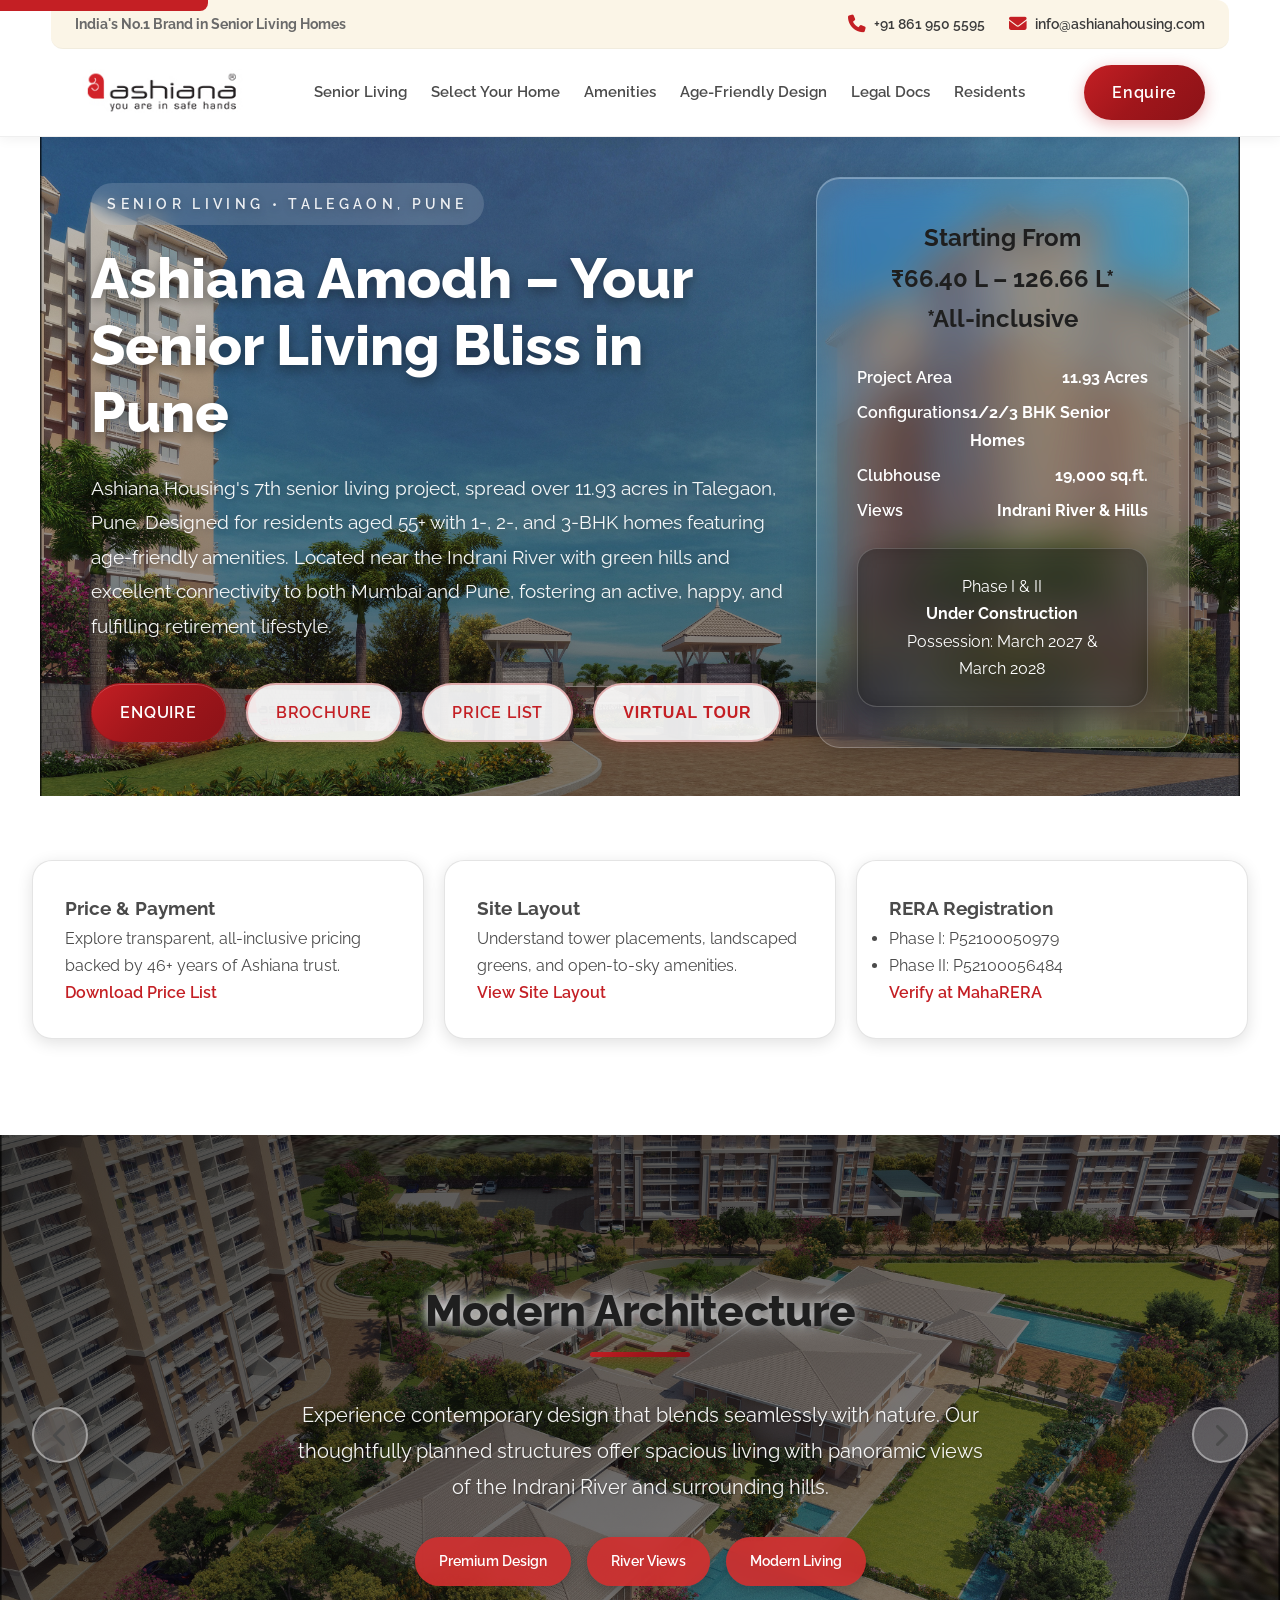
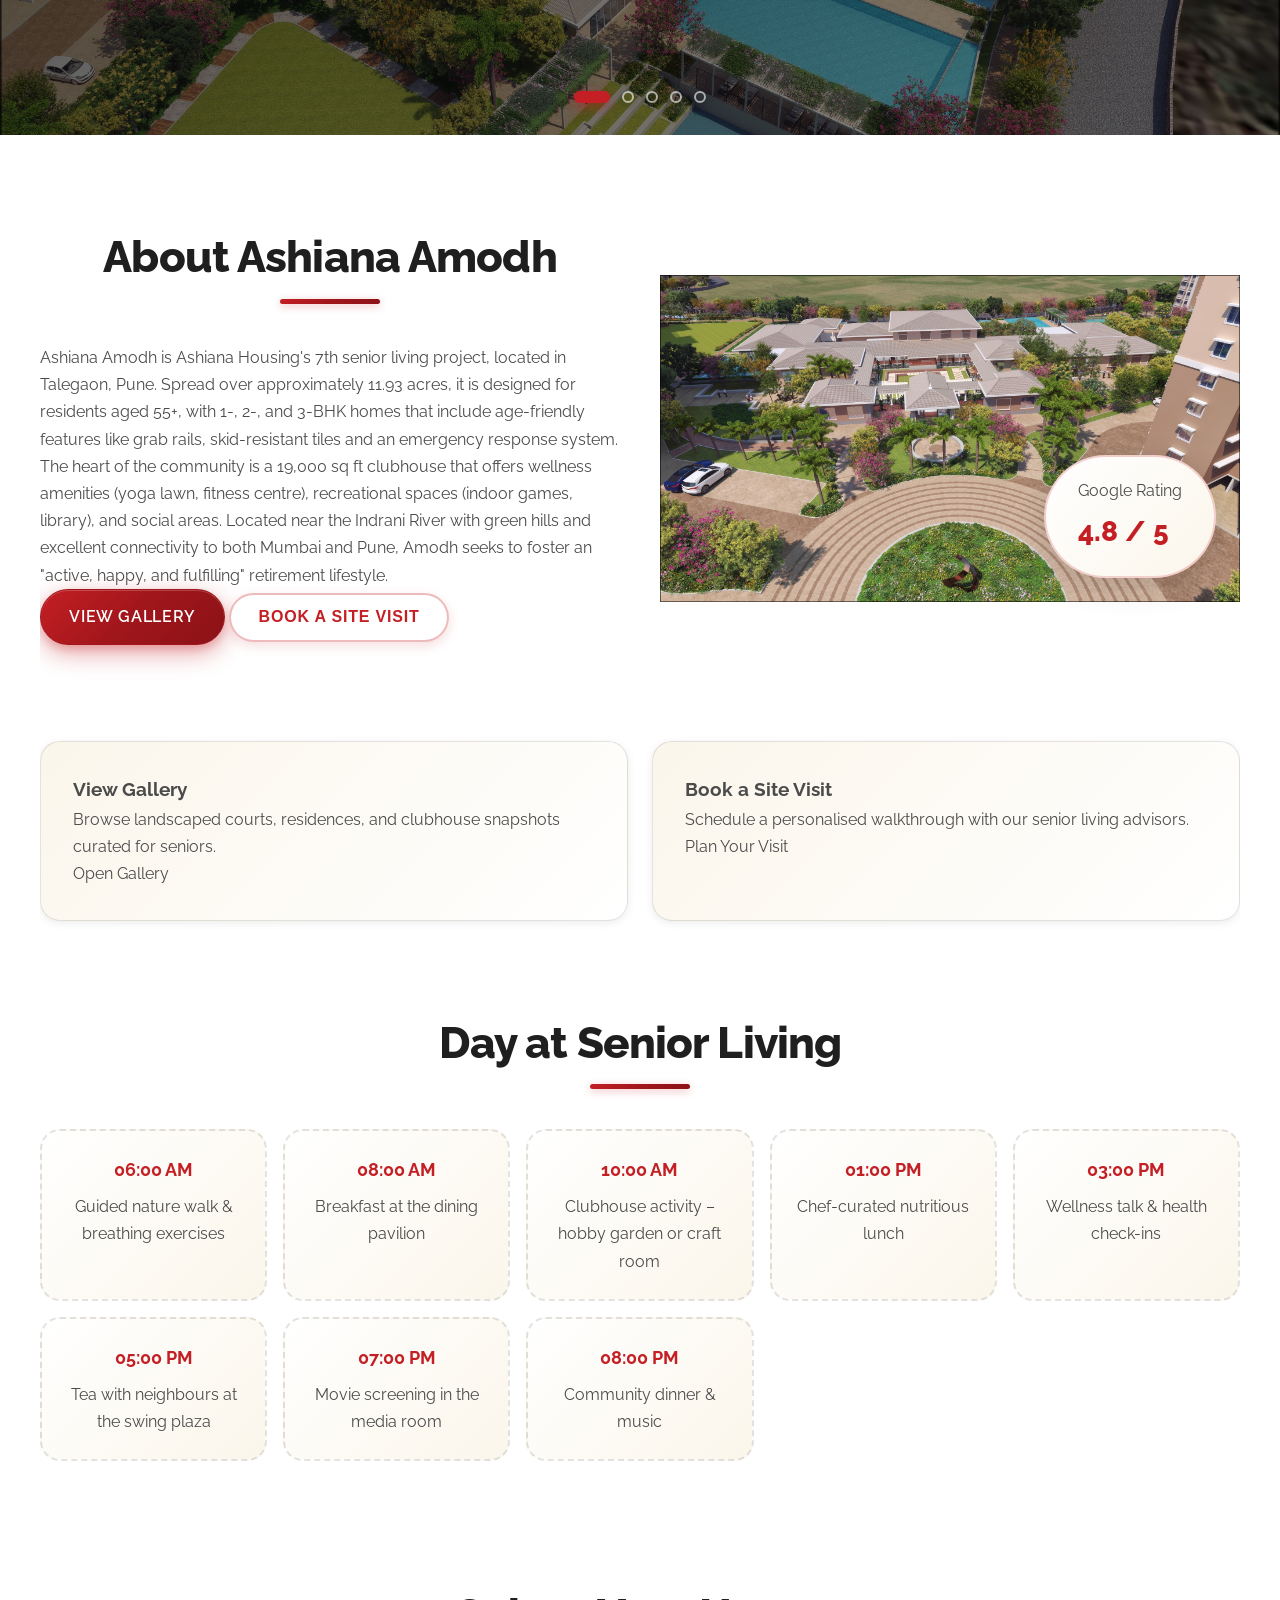
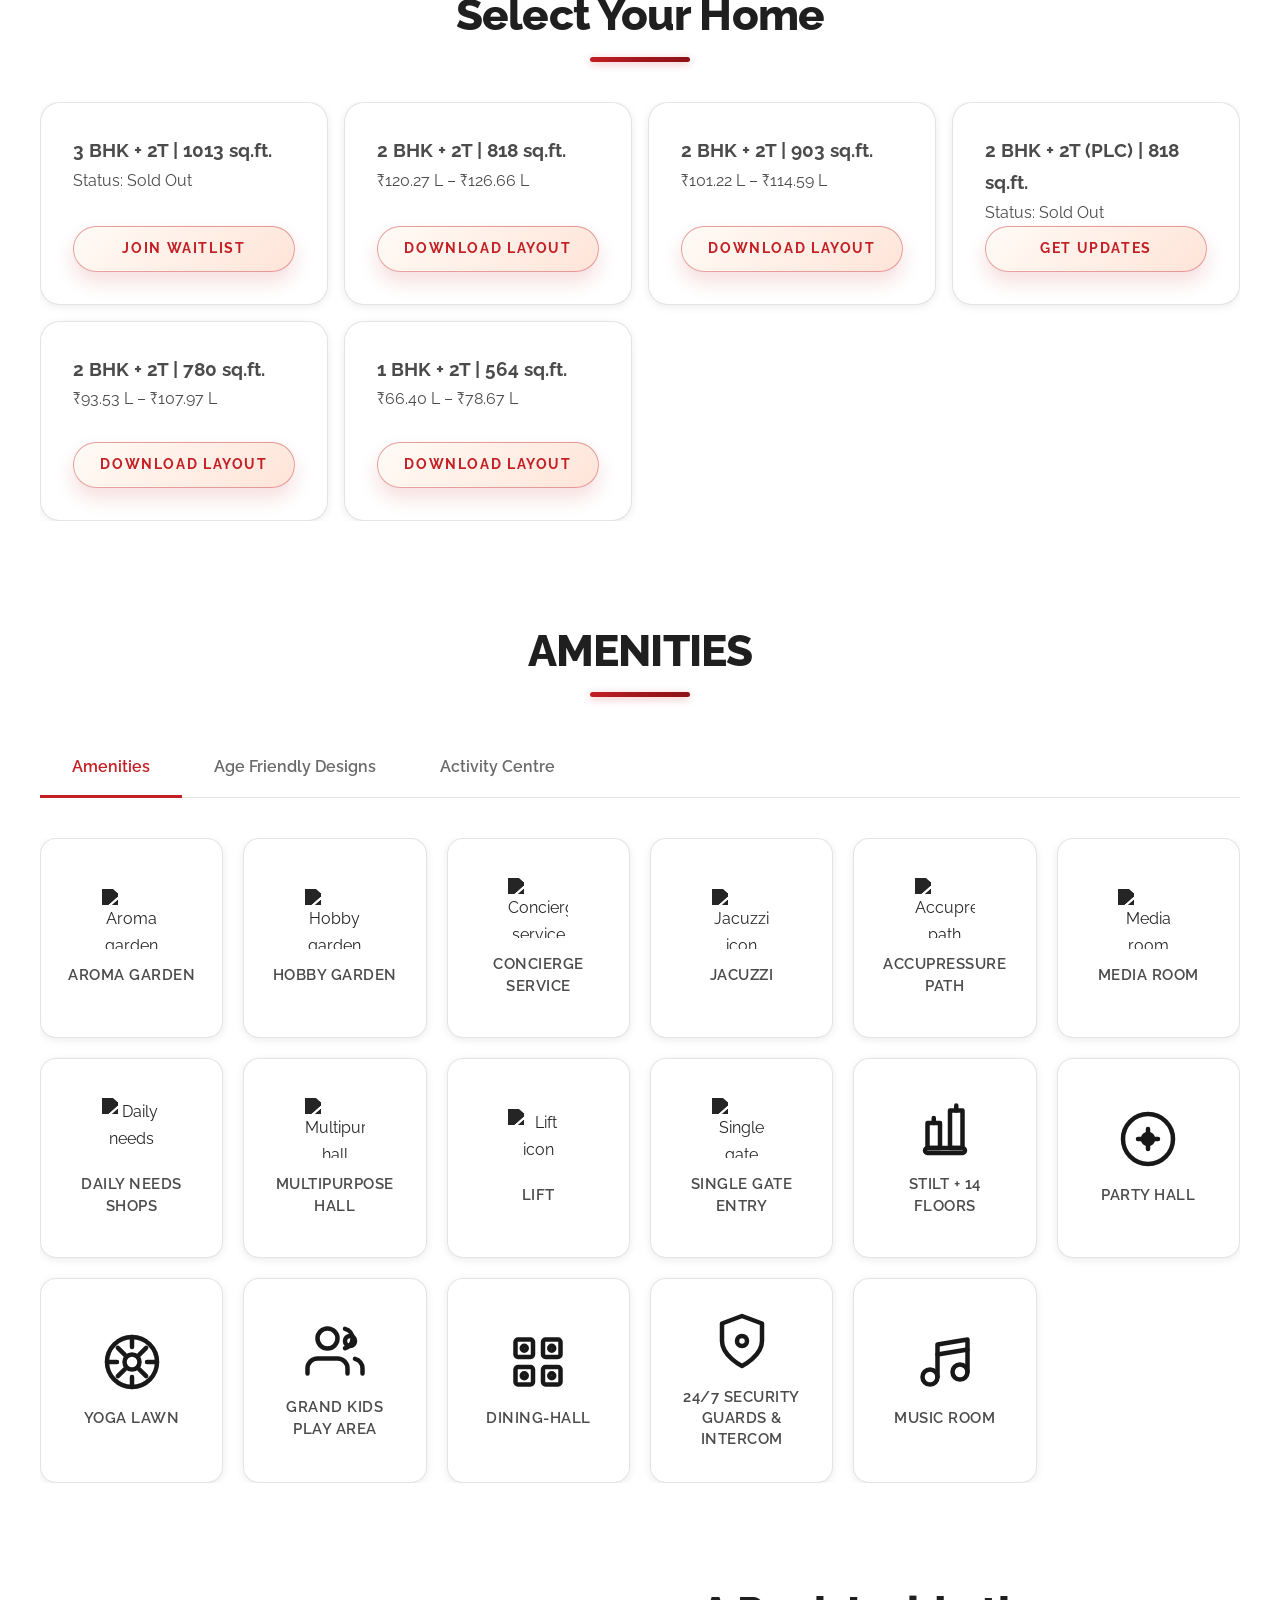
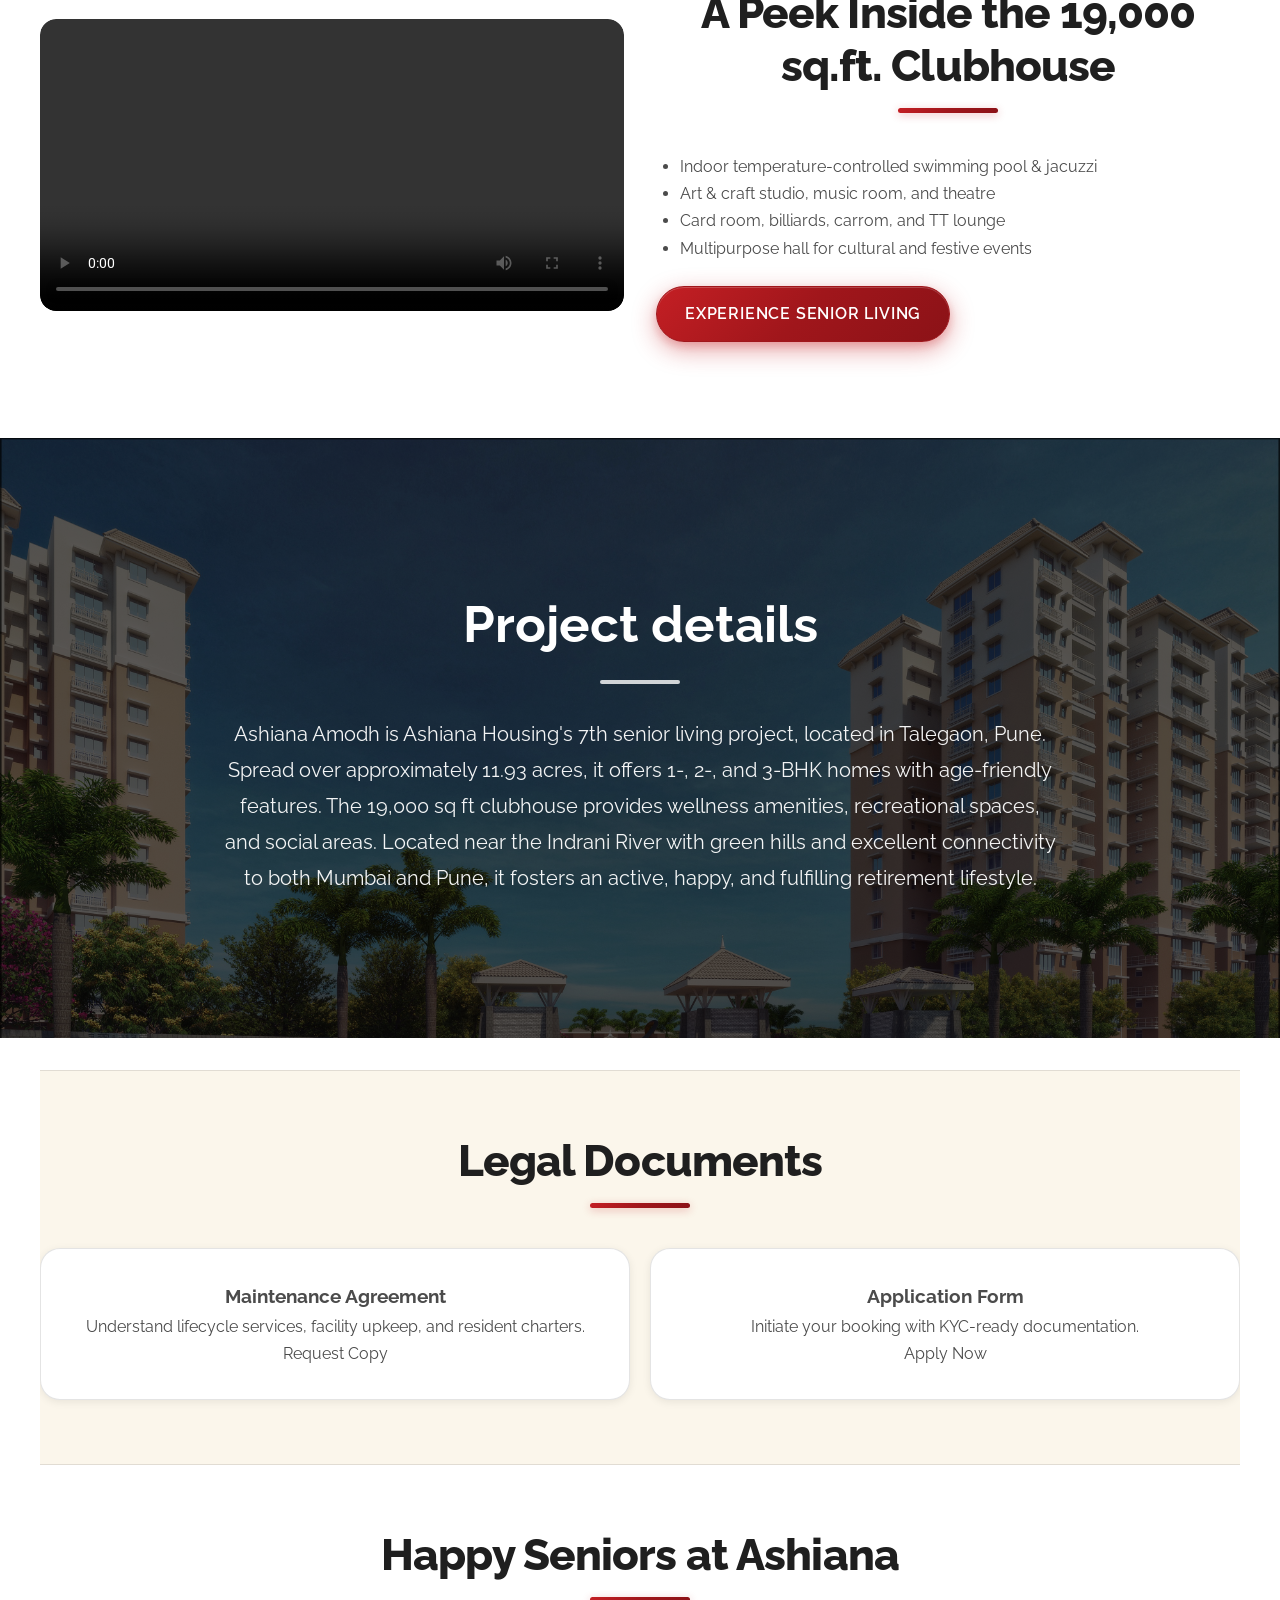
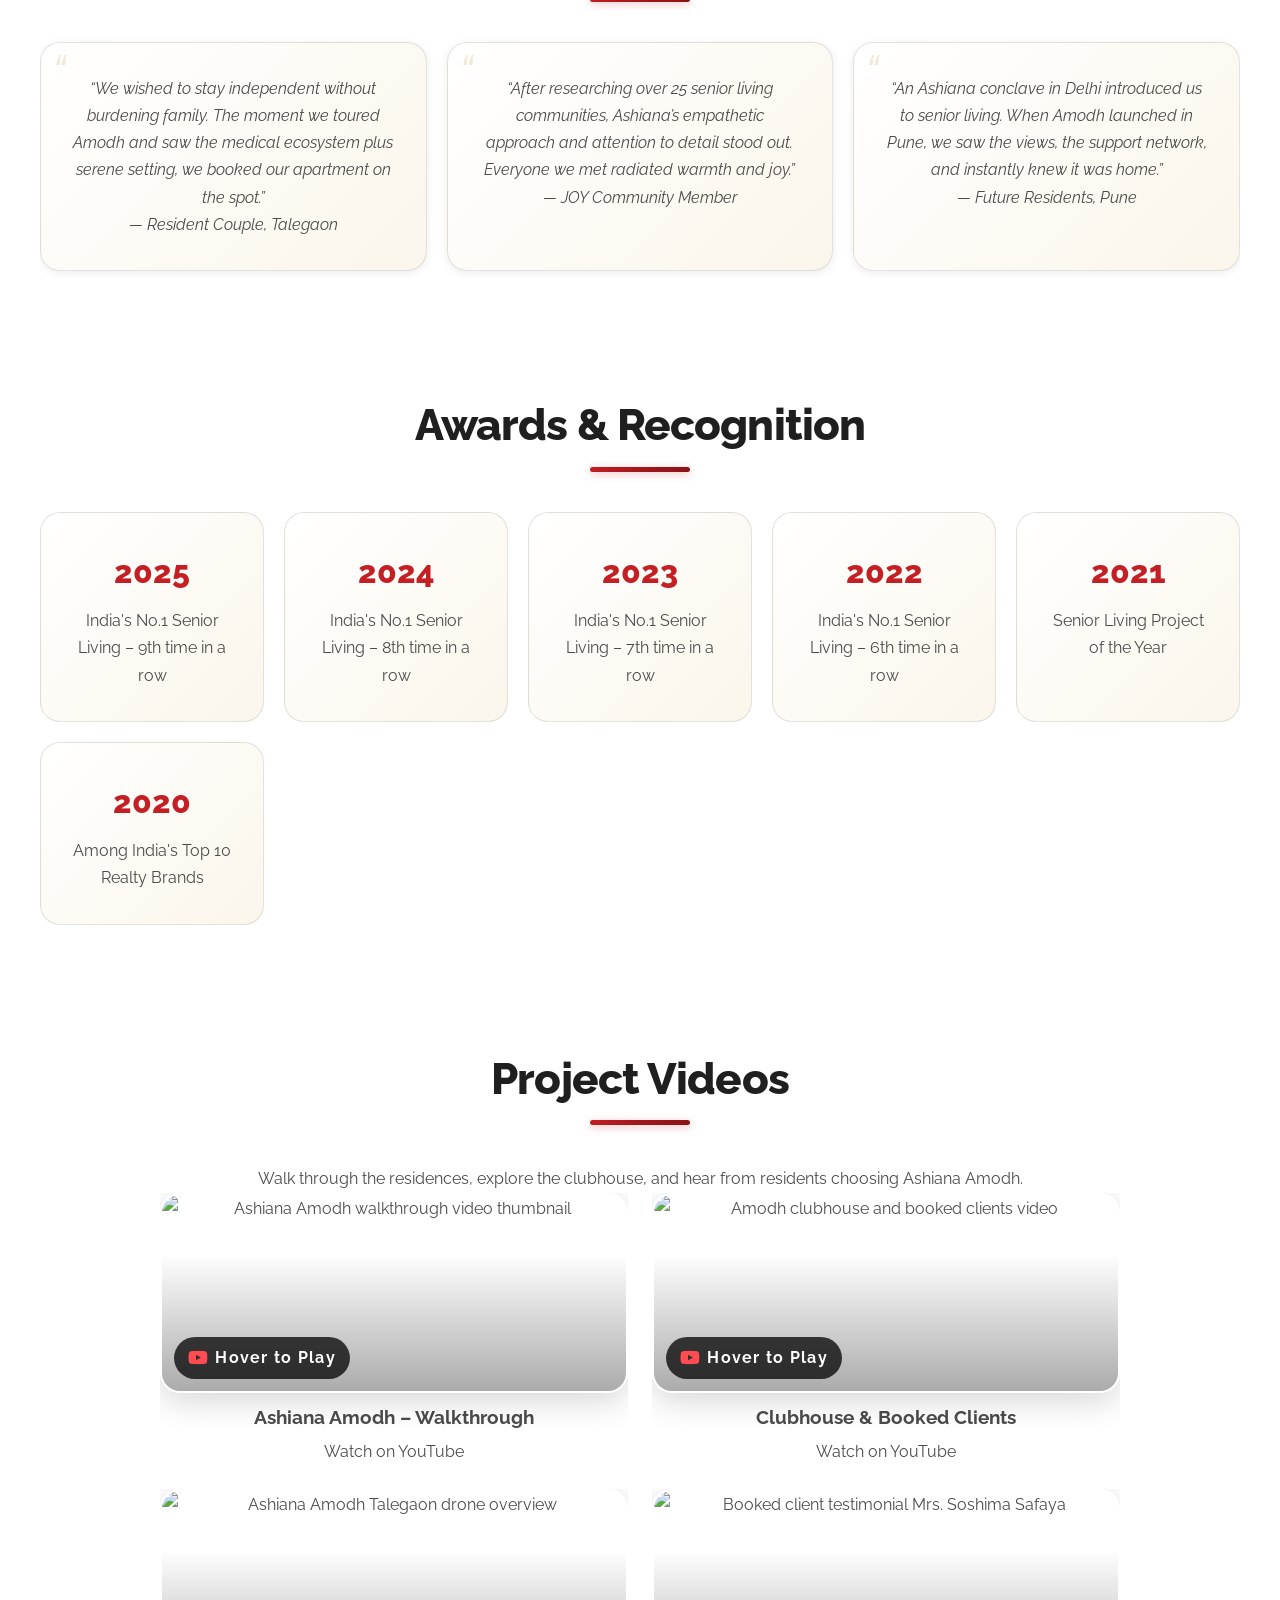
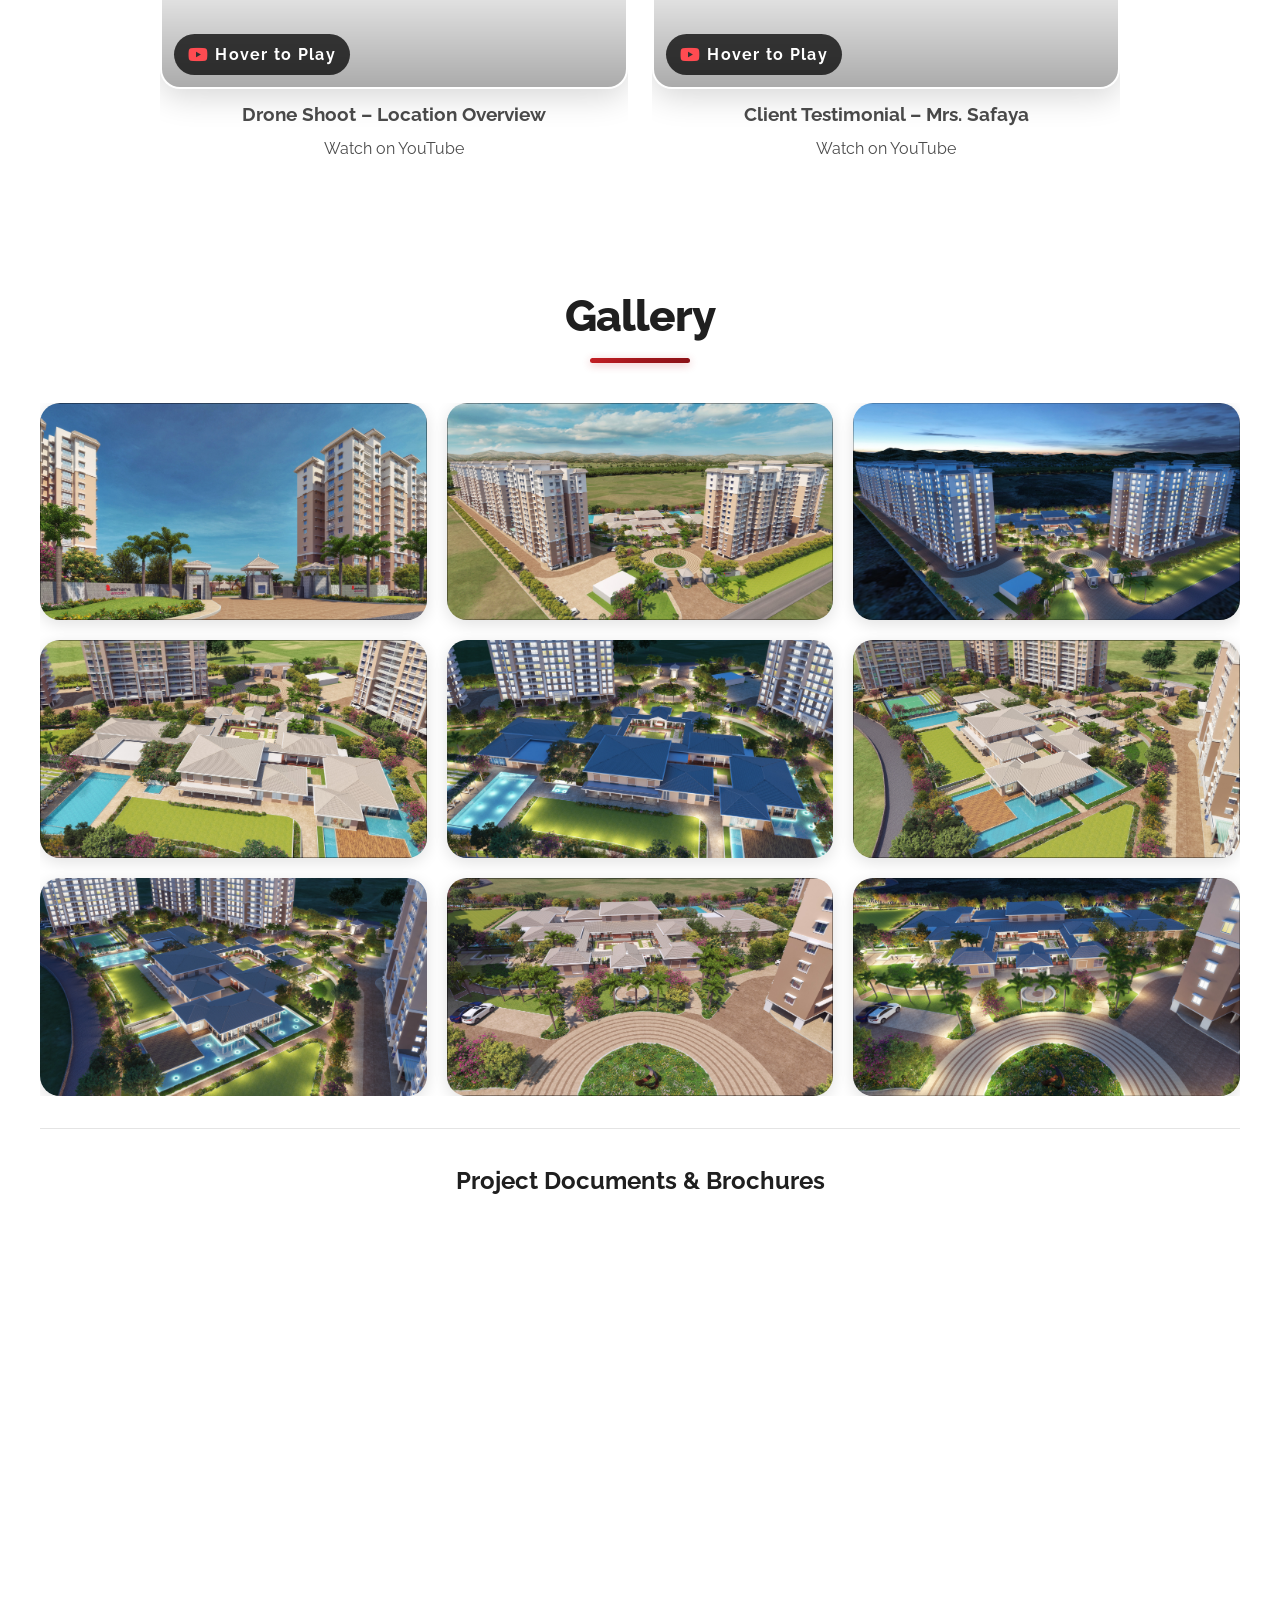
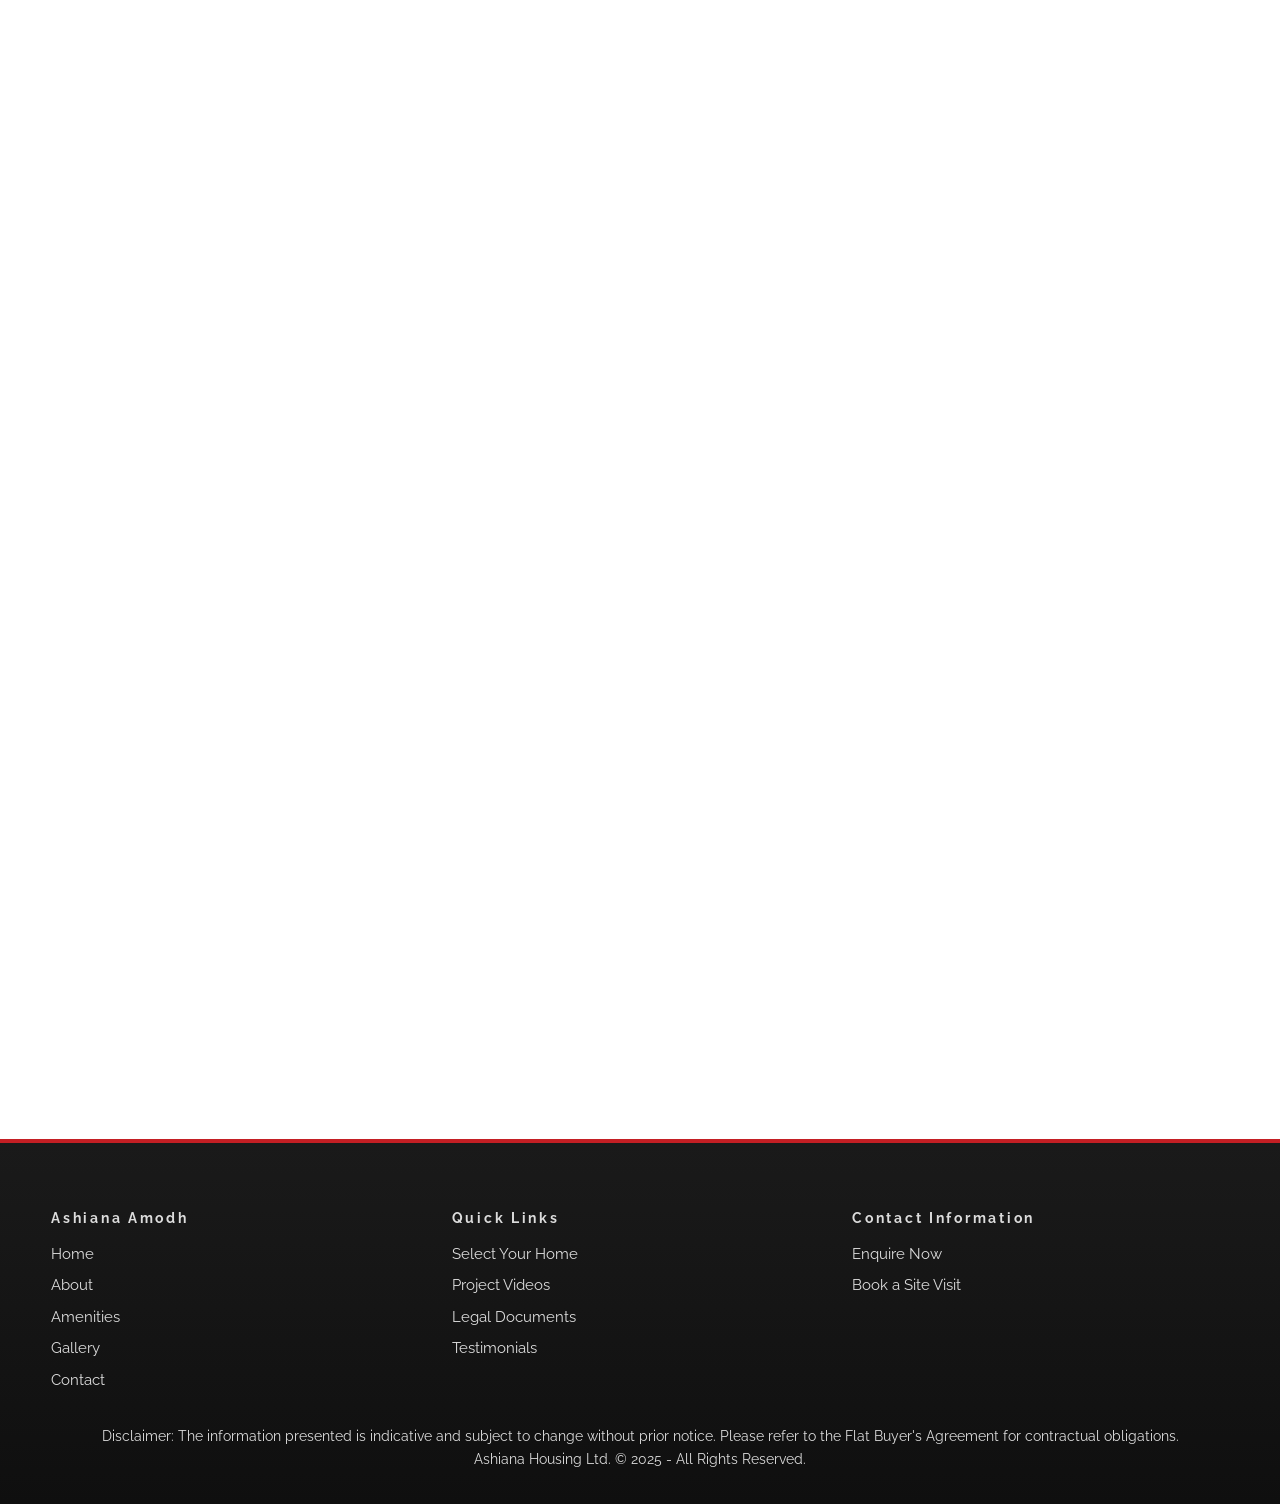
==== commit 5bfe50ad: "Update popup form: remove banner, add We Promise section, fix scrollbars, update styling" ====
--- a/index.html
+++ b/index.html
@@ -691,7 +691,7 @@
         <div id="formAlert" role="status"></div>
       </div>
       <aside>
-        <h3>Visit Us</h3>
+        <h3>Visit Ashiana Amodh</h3>
         <p>75/2/3, 76, 77/2 Hissa No. 2-5, Mauje-Varale, Taluka Maval, Pune 410507</p>
         <ul>
           <li><i class="fa-solid fa-phone"></i><a href="tel:+918619505595">+91 861 950 5595</a></li>
@@ -756,57 +756,28 @@
         <div class="popup-promises">
           <div class="popup-logo">
             <img src="assets/logo@logo.png" alt="Ashiana Housing logo">
-            <p class="logo-tagline">you are in safe hands</p>
-          </div>
-          <div class="popup-promo-banner">
-            <div class="promo-banner-top">
-              <p>Booking Open: Limited Time Only</p>
-            </div>
-            <div class="promo-content">
-              <h3>Ashiana Amodh At Talegaon</h3>
-              <p class="promo-subtitle">At Talegaon, Pune By Ashiana Housing Ltd.</p>
-              <ul class="promo-features">
-                <li>
-                  <i class="fa-solid fa-home rotating-icon"></i>
-                  <span>Ashiana Amodh Pune - Premium Senior-Friendly Homes</span>
-                </li>
-                <li>
-                  <i class="fa-solid fa-shield-halved rotating-icon"></i>
-                  <span>Safe & senior-friendly homes</span>
-                </li>
-                <li>
-                  <i class="fa-solid fa-heart-pulse rotating-icon"></i>
-                  <span>24/7 medical care & support</span>
-                </li>
-                <li>
-                  <i class="fa-solid fa-chess rotating-icon"></i>
-                  <span>Clubhouse, hobbies & activities</span>
-                </li>
-                <li>
-                  <i class="fa-solid fa-utensils rotating-icon"></i>
-                  <span>Healthy dining for seniors</span>
-                </li>
-                <li>
-                  <i class="fa-solid fa-tree rotating-icon"></i>
-                  <span>Green gardens & walking tracks</span>
-                </li>
-                <li>
-                  <i class="fa-solid fa-person-swimming rotating-icon"></i>
-                  <span>Yoga, fitness & swimming pool</span>
-                </li>
-              </ul>
-              <div class="spot-booking-box">
-                <p><i class="fa-solid fa-gift rotating-icon"></i> Spot Booking Offers Available</p>
-                <p><i class="fa-solid fa-tag rotating-icon"></i> Book Now & Get Early Bird Discounts</p>
-                <p><i class="fa-solid fa-credit-card rotating-icon"></i> Exclusive Flexi Payment Plans</p>
+          </div>
+          <div class="we-promise-section">
+            <h3 class="we-promise-title">We Promise</h3>
+            <div class="promise-items">
+              <div class="promise-item">
+                <div class="promise-icon">
+                  <i class="fa-solid fa-phone-volume"></i>
+                </div>
+                <p class="promise-text">Instant Call Back</p>
               </div>
-              <div class="promo-pricing">
-                <p>1, 2 & 3 BHK Homes In Nature Starts At</p>
-                <p class="price-range">₹ 65.45 L - ₹ 125.27 L</p>
+              <div class="promise-item">
+                <div class="promise-icon">
+                  <i class="fa-solid fa-car"></i>
+                </div>
+                <p class="promise-text">Free Site Visit</p>
               </div>
-              <button type="button" class="btn-request-brochure" data-open-popup="enquiry">
-                Request Brochure
-              </button>
+              <div class="promise-item">
+                <div class="promise-icon">
+                  <i class="fa-solid fa-indian-rupee-sign"></i>
+                </div>
+                <p class="promise-text">Unmatched Price</p>
+              </div>
             </div>
           </div>
           <div class="popup-contact-favicons">
@@ -823,12 +794,8 @@
         </div>
         <div class="popup-form-section">
           <div class="popup-header-bar">
-            <div class="popup-logo-small">
-              <img src="assets/logo@logo.png" alt="Ashiana Housing logo">
-              <p class="logo-tagline-small">you are in safe hands</p>
-            </div>
             <div class="popup-header-title">
-              <h2>Register Here And Avail The <strong>Best Offers!!</strong></h2>
+              <h2>Register Here And Avail The <strong class="best-offers-highlight">Best Offers!!</strong></h2>
             </div>
           </div>
           <form id="popupEnquiryForm" novalidate>
@@ -876,21 +843,55 @@
   </div>
 
   <!-- Virtual Tour Modal -->
-  <div id="virtualTourModal" class="virtual-tour-modal" role="dialog" aria-modal="true" aria-label="Virtual Tour">
+  <div id="virtualTourModal" class="virtual-tour-modal" role="dialog" aria-modal="true" aria-label="Virtual Tour Request">
     <div class="virtual-tour-overlay"></div>
     <div class="virtual-tour-container">
       <button class="virtual-tour-close" aria-label="Close virtual tour" id="virtualTourCloseBtn">&times;</button>
       <div class="virtual-tour-content">
-        <h2>Virtual Tour</h2>
-        <div class="virtual-tour-video-wrapper">
-          <iframe 
-            id="virtualTourVideo" 
-            src="" 
-            frameborder="0" 
-            allow="accelerometer; autoplay; clipboard-write; encrypted-media; gyroscope; picture-in-picture" 
-            allowfullscreen
-            title="Ashiana Amodh Virtual Tour">
-          </iframe>
+        <h2>Request Virtual Tour</h2>
+        <p class="virtual-tour-intro">Fill out the form below and our team will send you access to the virtual tour experience.</p>
+        <form id="virtualTourForm" novalidate>
+          <div class="form-group">
+            <label for="vtName">Full Name *</label>
+            <input type="text" id="vtName" name="name" required placeholder="Enter your full name">
+          </div>
+          <div class="form-group">
+            <label for="vtEmail">Email Address *</label>
+            <input type="email" id="vtEmail" name="email" required placeholder="your.email@example.com">
+          </div>
+          <div class="form-group phone-group">
+            <label for="vtPhone">Phone Number *</label>
+            <div class="phone-input-wrapper">
+              <select id="vtCountryCode" name="country_code" class="country-code">
+                <option value="+91" selected>India (+91)</option>
+                <option value="+1">USA (+1)</option>
+                <option value="+44">UK (+44)</option>
+              </select>
+              <input type="tel" id="vtPhone" name="phone" required placeholder="Enter phone number">
+            </div>
+          </div>
+          <div class="form-group">
+            <label for="vtMessage">Message (Optional)</label>
+            <textarea id="vtMessage" name="message" rows="4" placeholder="Any specific areas you'd like to see in the virtual tour?"></textarea>
+          </div>
+          <div class="form-group checkbox-group">
+            <label class="checkbox-label">
+              <input type="checkbox" id="vtConsent" name="consent" required>
+              <span class="checkbox-text">I consent to receive the virtual tour link and authorize Ashiana Amodh to contact me about this request.</span>
+            </label>
+          </div>
+          <div class="form-actions">
+            <button type="submit" class="btn primary">Request Virtual Tour</button>
+          </div>
+          <div id="virtualTourFormAlert" class="form-alert" role="status"></div>
+        </form>
+        <div id="virtualTourSuccessMessage" class="virtual-tour-success" style="display: none;">
+          <div class="success-icon">
+            <i class="fa-solid fa-circle-check"></i>
+          </div>
+          <h3>Thank You!</h3>
+          <p>Your virtual tour request has been submitted successfully. Our team will send you the virtual tour link shortly.</p>
+          <button type="button" class="btn primary" id="closeVirtualTourAfterSuccess">Close</button>
         </div>
       </div>
     </div>
--- a/style.css
+++ b/style.css
@@ -27,12 +27,14 @@
   width: 100%;
   max-width: 100vw;
   overflow-x: hidden;
+  overflow-y: auto;
 }
 
 body {
   width: 100%;
   max-width: 100vw;
   overflow-x: hidden;
+  overflow-y: auto;
   position: relative;
 }
 
@@ -73,6 +75,7 @@
 /* Zoom-responsive container */
 body {
   overflow-x: hidden;
+  overflow-y: auto;
   max-width: 100vw;
   width: 100%;
   margin: 0;
@@ -94,6 +97,26 @@
   min-width: 0;
   max-width: 100%;
   overflow-x: hidden;
+  overflow-y: visible;
+}
+
+/* Ensure main element doesn't create its own scrollbar */
+main,
+#main-content {
+  overflow-y: visible !important;
+  overflow-x: hidden;
+  height: auto;
+  max-height: none;
+}
+
+/* Prevent popup and modal elements from creating scrollbars when inactive */
+.popup-modal:not(.active),
+.virtual-tour-modal:not(.active) {
+  overflow: hidden !important;
+  width: 0 !important;
+  height: 0 !important;
+  max-width: 0 !important;
+  max-height: 0 !important;
 }
 
 img, video, iframe {
@@ -365,6 +388,8 @@
   border-bottom: 1px solid rgba(57, 57, 57, 0.05);
   flex-wrap: wrap;
   gap: 0.5rem;
+  border-radius: 12px;
+  margin: 0.5rem clamp(1rem, 2vw, 1.5rem);
 }
 
 @media (max-width: 768px) {
@@ -449,7 +474,7 @@
 
 .cp-topbar p {
   margin: 0;
-  font-weight: 500;
+  font-weight: 700;
   flex-shrink: 1;
   min-width: 0;
 }
@@ -457,7 +482,7 @@
 .cp-top-actions {
   display: flex;
   gap: clamp(0.75rem, 2vw, 1.5rem);
-  font-weight: 500;
+  font-weight: 600;
   flex-shrink: 0;
   flex-wrap: wrap;
 }
@@ -1035,7 +1060,7 @@
 }
 
 .feature-tag {
-  background: rgba(255, 107, 53, 0.9);
+  background: rgba(211, 47, 47, 0.9);
   color: #fff;
   padding: 0.75rem 1.5rem;
   border-radius: 999px;
@@ -1043,6 +1068,7 @@
   font-weight: 600;
   backdrop-filter: blur(10px);
   box-shadow: 0 4px 12px rgba(0, 0, 0, 0.2);
+  display: inline-block;
 }
 
 .slide-nav {
@@ -1410,9 +1436,8 @@
 }
 
 .home-card a::after {
-  content: '\\f019';
-  font-family: \"Font Awesome 6 Free\";
-  font-weight: 900;
+  content: '';
+  display: none;
 }
 
 .home-card a:hover,
@@ -2397,24 +2422,38 @@
 
 /* Popup Modal Styles */
 .popup-modal {
-  display: none;
+  display: none !important;
   position: fixed;
   top: 0;
   left: 0;
-  width: 100%;
-  height: 100%;
-  z-index: 10000;
+  width: 0;
+  height: 0;
+  z-index: -1;
   align-items: center;
   justify-content: center;
   opacity: 0;
   visibility: hidden;
   transition: opacity 0.3s ease, visibility 0.3s ease;
+  overflow: hidden;
+  pointer-events: none;
 }
 
 .popup-modal.active {
-  display: flex;
+  display: flex !important;
+  width: 100% !important;
+  height: 100% !important;
+  z-index: 10000 !important;
   opacity: 1;
   visibility: visible;
+  overflow: hidden;
+  pointer-events: auto;
+}
+
+body.popup-open {
+  overflow: hidden !important;
+  position: fixed;
+  width: 100%;
+  height: 100%;
 }
 
 .popup-overlay {
@@ -2431,13 +2470,12 @@
   position: relative;
   width: 90%;
   max-width: 900px;
-  max-height: 90vh;
+  max-height: 85vh;
   background: #fff;
   border-radius: 24px;
   box-shadow: 0 20px 60px rgba(0, 0, 0, 0.3);
   z-index: 10001;
-  overflow-y: auto;
-  overflow-x: hidden;
+  overflow: hidden;
   transform: scale(0.9) translateY(20px);
   transition: transform 0.3s cubic-bezier(0.4, 0, 0.2, 1);
   display: flex;
@@ -2489,7 +2527,8 @@
   width: 100%;
   flex: 1;
   min-height: 0;
-  overflow: visible;
+  overflow: hidden;
+  max-height: calc(85vh - 60px);
 }
 
 .popup-promises {
@@ -2497,18 +2536,19 @@
   background: #d32f2f;
   border-right: 1px solid #e0e0e0;
   color: #fff;
-  padding: 2.5rem 2rem;
+  padding: 1rem 1.25rem;
   display: flex;
   flex-direction: column;
   justify-content: flex-start;
   align-items: flex-start;
   position: relative;
-  overflow: visible;
+  overflow: hidden;
   border-radius: 24px 0 0 24px;
+  min-height: 0;
 }
 
 .popup-logo {
-  margin-bottom: 2rem;
+  margin-bottom: 1rem;
   text-align: center;
 }
 
@@ -2524,6 +2564,32 @@
   font-style: italic;
   margin: 0;
   font-weight: 400;
+}
+
+.we-promise-section {
+  width: 100%;
+  margin: 1rem 0;
+  padding: 1.5rem;
+  background: rgba(255, 255, 255, 0.1);
+  border-radius: 20px;
+  text-align: center;
+  position: relative;
+}
+
+.we-promise-title {
+  color: #fff;
+  font-size: 1.1rem;
+  font-weight: 700;
+  margin-bottom: 0.75rem;
+  text-align: center;
+  width: 100%;
+}
+
+.promise-items {
+  display: flex;
+  flex-direction: column;
+  gap: 0.75rem;
+  width: 100%;
 }
 
 .popup-promises h3 {
@@ -2552,19 +2618,51 @@
   backdrop-filter: none;
 }
 
+.we-promise-section .promise-item {
+  justify-content: flex-start;
+  padding: 0.5rem 0;
+}
+
 .promise-icon {
-  width: 40px;
-  height: 40px;
-  background: transparent;
-  border-radius: 0;
+  width: 50px;
+  height: 50px;
+  background: rgba(255, 255, 255, 0.2);
+  border-radius: 50%;
   display: flex;
   align-items: center;
   justify-content: center;
   flex-shrink: 0;
+  border: 2px solid rgba(255, 255, 255, 0.3);
+}
+
+.we-promise-section .promise-icon {
+  width: 50px;
+  height: 50px;
+  background: rgba(255, 255, 255, 0.15);
+  border: 2px solid rgba(255, 255, 255, 0.4);
 }
 
 .promise-icon i {
   font-size: 1.5rem;
+  color: #fff;
+}
+
+.we-promise-section .promise-icon i {
+  font-size: 1.5rem;
+  color: #fff;
+}
+
+.promise-text {
+  color: #fff;
+  font-size: 1rem;
+  font-weight: 600;
+  margin: 0;
+  text-align: left;
+}
+
+.we-promise-section .promise-text {
+  font-size: 1rem;
+  font-weight: 600;
   color: #fff;
 }
 
@@ -2577,9 +2675,10 @@
 
 .popup-form-section {
   flex: 1;
-  padding: 2.5rem;
-  overflow: visible;
+  padding: 1rem 1.25rem;
+  overflow: hidden;
   border-radius: 0 24px 24px 0;
+  min-height: 0;
 }
 
 .popup-header {
@@ -2844,8 +2943,8 @@
 .popup-header-bar {
   display: flex;
   align-items: center;
-  justify-content: space-between;
-  padding: 1.5rem 2rem;
+  justify-content: center;
+  padding: 0.75rem 1.25rem;
   border-bottom: 1px solid #e0e0e0;
   background: #fff;
   border-radius: 24px 24px 0 0;
@@ -2853,9 +2952,7 @@
 }
 
 .popup-logo-small {
-  display: flex;
-  align-items: center;
-  gap: 0.75rem;
+  display: none;
 }
 
 .popup-logo-small img {
@@ -2871,8 +2968,25 @@
   font-weight: 400;
 }
 
+.popup-header-title {
+  width: 100%;
+  text-align: center;
+}
+
+.popup-header-title h2 {
+  margin: 0;
+  color: #1f1f1f;
+  font-size: 1.75rem;
+  font-weight: 700;
+}
+
+.best-offers-highlight {
+  color: #d32f2f;
+  font-weight: 700;
+}
+
 .popup-form-section .form-group {
-  margin-bottom: 1.5rem;
+  margin-bottom: 1rem;
 }
 
 .popup-form-section .form-group label {
@@ -2970,8 +3084,8 @@
 }
 
 .popup-form-section .form-actions {
-  margin-top: 2rem;
-  margin-bottom: 1rem;
+  margin-top: 1rem;
+  margin-bottom: 0.5rem;
 }
 
 .popup-form-section .form-actions .btn {
@@ -3108,9 +3222,27 @@
     position: relative;
   }
 
-  .popup-promises .popup-promo-banner {
-    margin-top: 1.5rem;
-    margin-bottom: 3rem;
+  .we-promise-section {
+    margin: 1.5rem 0;
+    padding: 1.5rem;
+  }
+
+  .we-promise-title {
+    font-size: 1.25rem;
+    margin-bottom: 1.25rem;
+  }
+
+  .we-promise-section .promise-icon {
+    width: 50px;
+    height: 50px;
+  }
+
+  .we-promise-section .promise-icon i {
+    font-size: 1.5rem;
+  }
+
+  .we-promise-section .promise-text {
+    font-size: 1rem;
   }
 
   .popup-contact-favicons {
@@ -3551,24 +3683,31 @@
 
 /* Virtual Tour Modal Styles */
 .virtual-tour-modal {
-  display: none;
+  display: none !important;
   position: fixed;
   top: 0;
   left: 0;
-  width: 100%;
-  height: 100%;
-  z-index: 10005;
+  width: 0;
+  height: 0;
+  z-index: -1;
   align-items: center;
   justify-content: center;
   opacity: 0;
   visibility: hidden;
   transition: opacity 0.3s ease, visibility 0.3s ease;
+  overflow: hidden;
+  pointer-events: none;
 }
 
 .virtual-tour-modal.active {
-  display: flex;
+  display: flex !important;
+  width: 100% !important;
+  height: 100% !important;
+  z-index: 10005 !important;
   opacity: 1;
   visibility: visible;
+  overflow: hidden;
+  pointer-events: auto;
 }
 
 .virtual-tour-overlay {
@@ -3584,9 +3723,9 @@
 .virtual-tour-container {
   position: relative;
   width: 90%;
-  max-width: 1200px;
-  max-height: 90vh;
-  background: #000;
+  max-width: 650px;
+  max-height: 85vh;
+  background: #fff;
   border-radius: 16px;
   overflow: hidden;
   z-index: 10006;
@@ -3597,9 +3736,9 @@
   position: absolute;
   top: 1rem;
   right: 1rem;
-  background: rgba(255, 255, 255, 0.2);
-  border: 2px solid rgba(255, 255, 255, 0.3);
-  color: #fff;
+  background: rgba(0, 0, 0, 0.1);
+  border: 2px solid rgba(0, 0, 0, 0.1);
+  color: #1f1f1f;
   font-size: 2rem;
   width: 50px;
   height: 50px;
@@ -3613,39 +3752,150 @@
 }
 
 .virtual-tour-close:hover {
-  background: rgba(255, 255, 255, 0.3);
+  background: rgba(0, 0, 0, 0.15);
   transform: scale(1.1);
 }
 
 .virtual-tour-content {
-  padding: 2rem;
+  padding: 2.5rem;
+  text-align: left;
+  background: #fff;
+  color: #1f1f1f;
+  max-width: 600px;
+  margin: 0 auto;
+}
+
+.virtual-tour-content h2 {
+  color: #1f1f1f;
+  font-size: 2rem;
+  margin-bottom: 0.5rem;
+  font-weight: 700;
   text-align: center;
 }
 
-.virtual-tour-content h2 {
-  color: #fff;
-  font-size: 2rem;
+.virtual-tour-intro {
+  text-align: center;
+  color: #666;
+  margin-bottom: 2rem;
+  font-size: 0.95rem;
+}
+
+#virtualTourForm .form-group {
   margin-bottom: 1.5rem;
-  font-weight: 700;
-}
-
-.virtual-tour-video-wrapper {
-  position: relative;
+}
+
+#virtualTourForm label {
+  display: block;
+  margin-bottom: 0.5rem;
+  font-weight: 500;
+  color: #1f1f1f;
+  font-size: 0.95rem;
+}
+
+#virtualTourForm input[type="text"],
+#virtualTourForm input[type="email"],
+#virtualTourForm input[type="tel"],
+#virtualTourForm textarea {
   width: 100%;
-  padding-bottom: 56.25%; /* 16:9 aspect ratio */
-  height: 0;
-  overflow: hidden;
-  border-radius: 12px;
-}
-
-.virtual-tour-video-wrapper iframe {
-  position: absolute;
-  top: 0;
-  left: 0;
-  width: 100%;
-  height: 100%;
-  border: none;
-  border-radius: 12px;
+  padding: 0.875rem;
+  border: 1px solid #ddd;
+  border-radius: 8px;
+  font-size: 1rem;
+  font-family: inherit;
+  transition: border-color 0.3s ease, box-shadow 0.3s ease;
+}
+
+#virtualTourForm input[type="text"]:focus,
+#virtualTourForm input[type="email"]:focus,
+#virtualTourForm input[type="tel"]:focus,
+#virtualTourForm textarea:focus {
+  outline: none;
+  border-color: #d32f2f;
+  box-shadow: 0 0 0 3px rgba(211, 47, 47, 0.1);
+}
+
+#virtualTourForm .phone-input-wrapper {
+  display: flex;
+  gap: 0.5rem;
+}
+
+#virtualTourForm .country-code {
+  flex: 0 0 140px;
+  padding: 0.875rem;
+  border: 1px solid #ddd;
+  border-radius: 8px;
+  font-size: 1rem;
+  background: #fff;
+  cursor: pointer;
+}
+
+#virtualTourForm .phone-input-wrapper input {
+  flex: 1;
+}
+
+#virtualTourForm .checkbox-group {
+  margin-top: 1.5rem;
+}
+
+#virtualTourForm .checkbox-label {
+  display: flex;
+  align-items: flex-start;
+  gap: 0.75rem;
+  cursor: pointer;
+  font-weight: normal;
+}
+
+#virtualTourForm .checkbox-label input[type="checkbox"] {
+  margin-top: 0.25rem;
+  width: auto;
+  cursor: pointer;
+}
+
+#virtualTourForm .checkbox-text {
+  font-size: 0.875rem;
+  color: #666;
+  line-height: 1.5;
+}
+
+#virtualTourForm .form-actions {
+  margin-top: 2rem;
+  text-align: center;
+}
+
+#virtualTourFormAlert {
+  margin-top: 1rem;
+  padding: 0.75rem;
+  border-radius: 8px;
+  font-size: 0.9rem;
+  text-align: center;
+  display: none;
+}
+
+#virtualTourFormAlert.show {
+  display: block;
+}
+
+.virtual-tour-success {
+  text-align: center;
+  padding: 2rem 0;
+}
+
+.virtual-tour-success .success-icon {
+  font-size: 4rem;
+  color: #2f855a;
+  margin-bottom: 1rem;
+}
+
+.virtual-tour-success h3 {
+  color: #1f1f1f;
+  font-size: 1.75rem;
+  margin-bottom: 1rem;
+}
+
+.virtual-tour-success p {
+  color: #666;
+  margin-bottom: 2rem;
+  line-height: 1.6;
 }
 
 @media (max-width: 768px) {
@@ -3660,7 +3910,12 @@
 
   .virtual-tour-content h2 {
     font-size: 1.5rem;
-    margin-bottom: 1rem;
+    margin-bottom: 0.5rem;
+  }
+
+  .virtual-tour-intro {
+    font-size: 0.875rem;
+    margin-bottom: 1.5rem;
   }
 
   .virtual-tour-close {
@@ -3828,7 +4083,10 @@
     max-width: 100%;
     min-width: 0;
     overflow-x: hidden;
+    overflow-y: visible !important;
     box-sizing: border-box;
+    height: auto;
+    max-height: none;
   }
   
   main > section {
@@ -4588,7 +4846,10 @@
     max-width: 100%;
     min-width: 0;
     overflow-x: hidden;
+    overflow-y: visible !important;
     box-sizing: border-box;
+    height: auto;
+    max-height: none;
   }
   
   main > section {
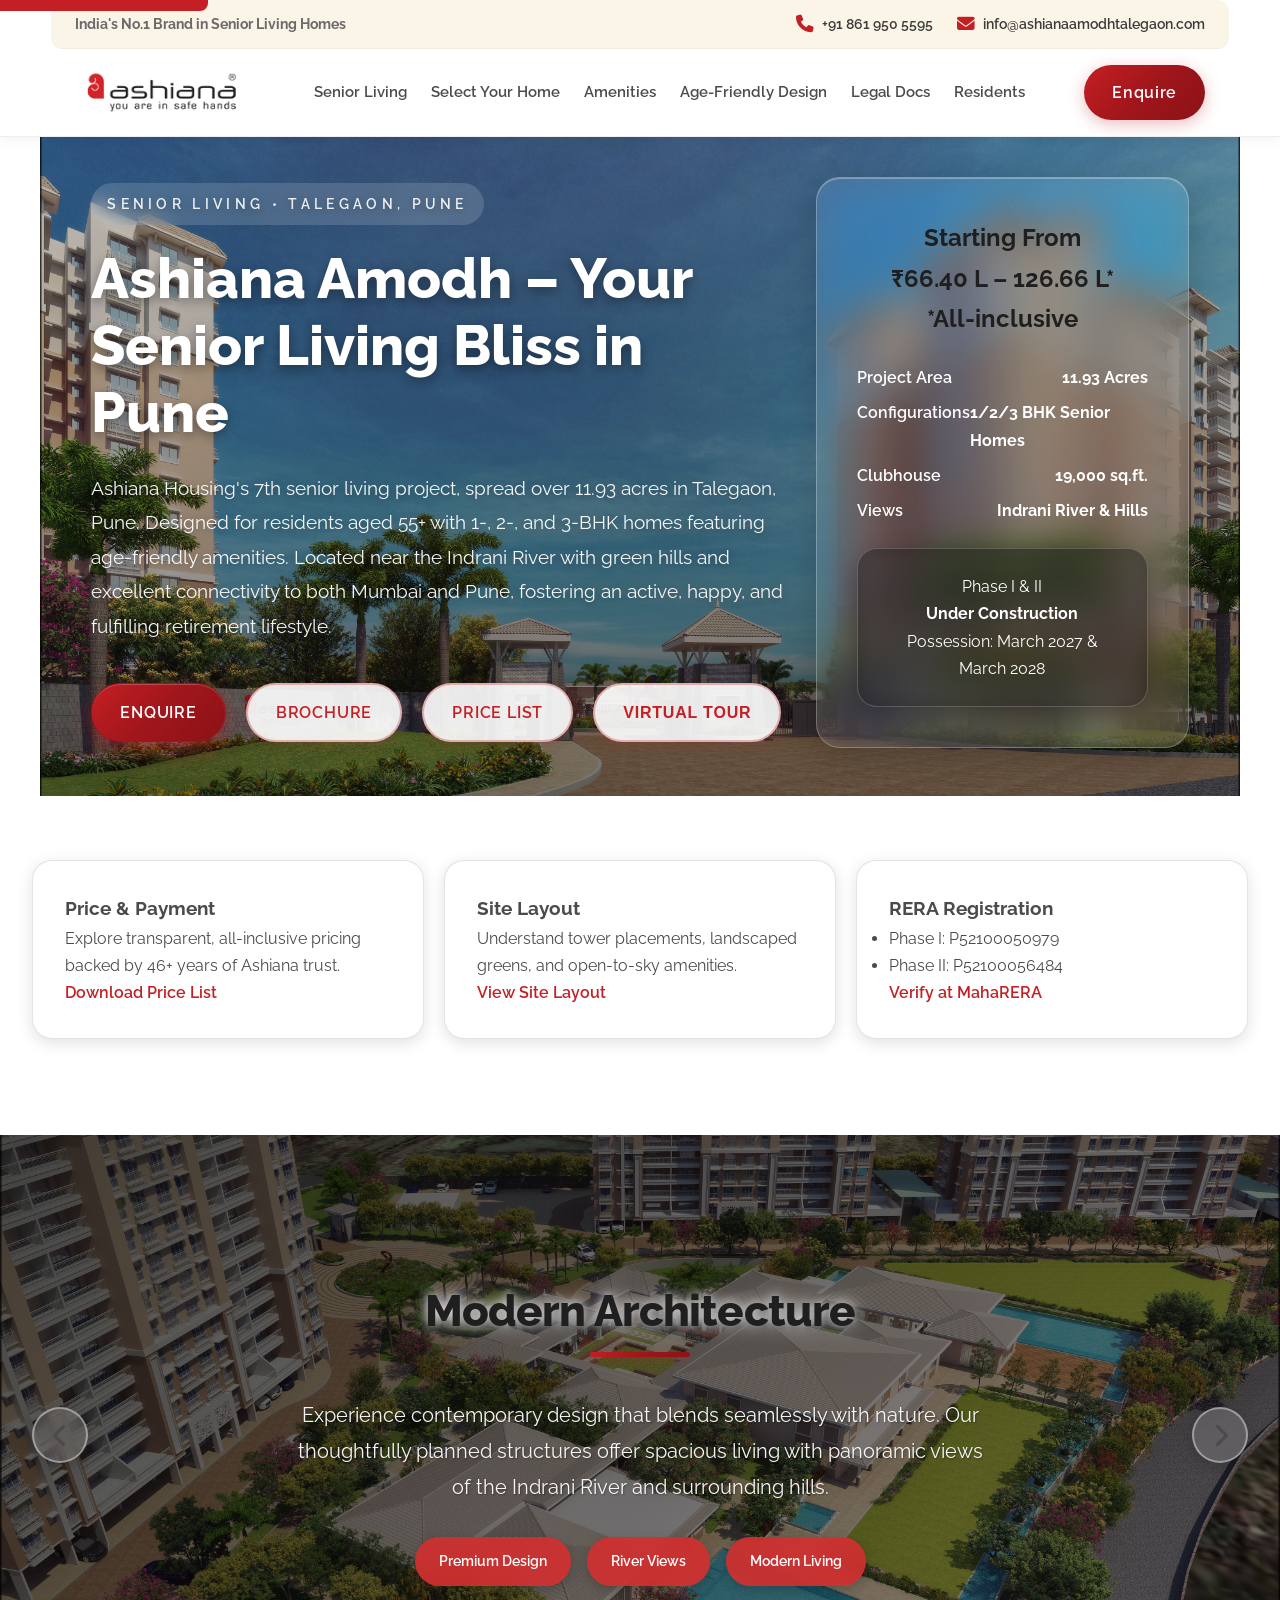
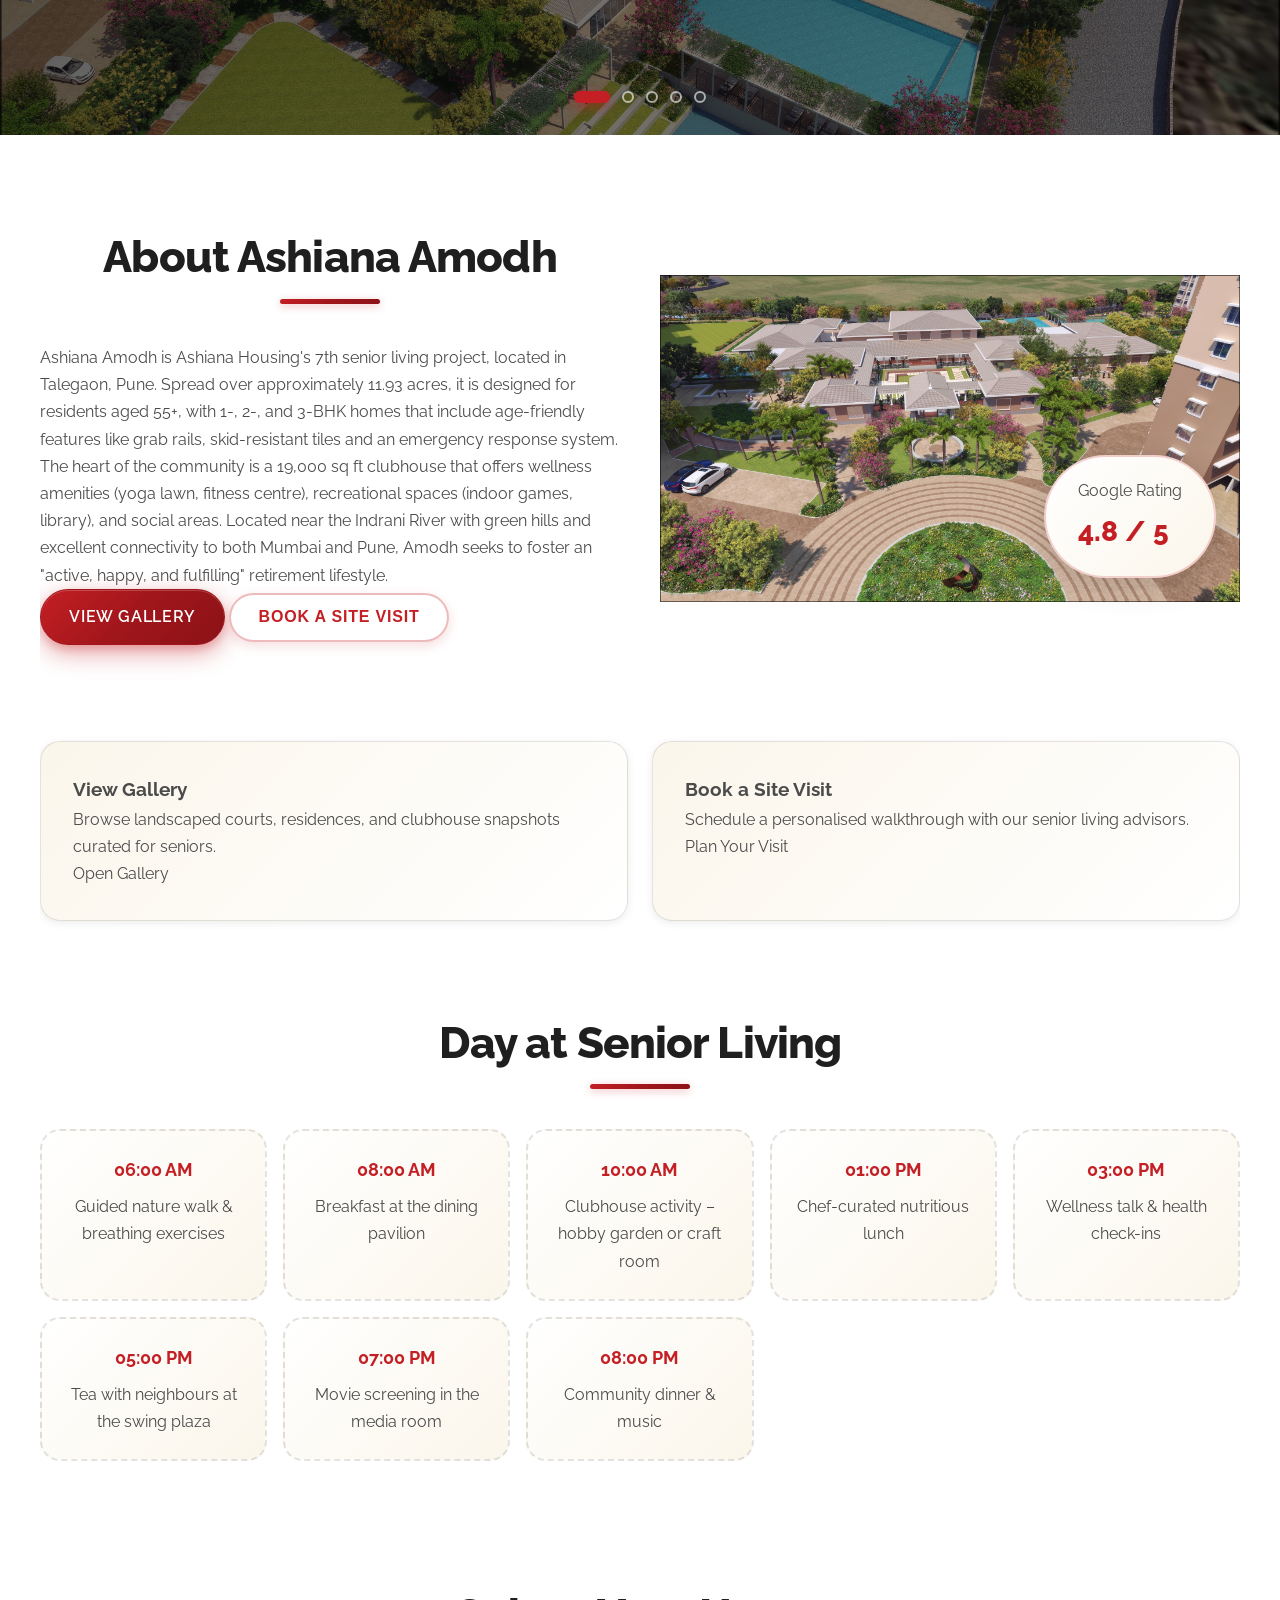
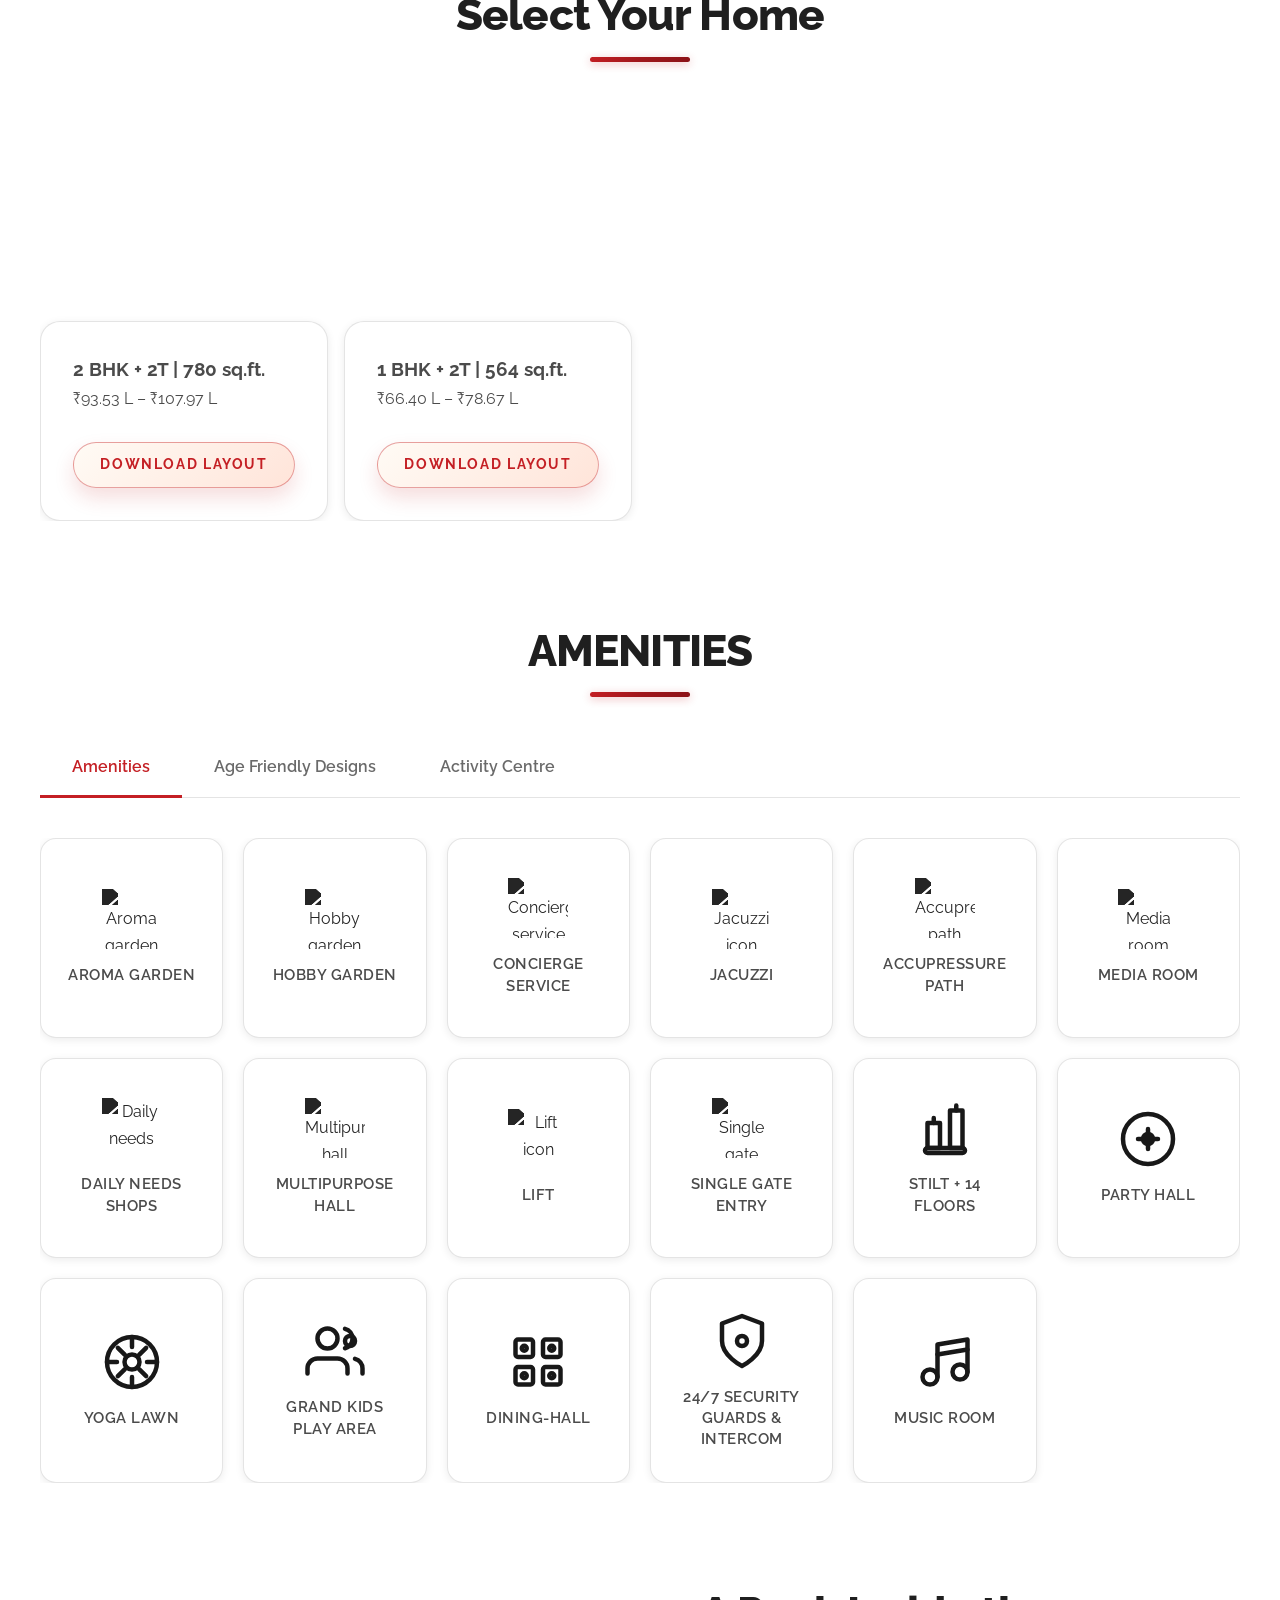
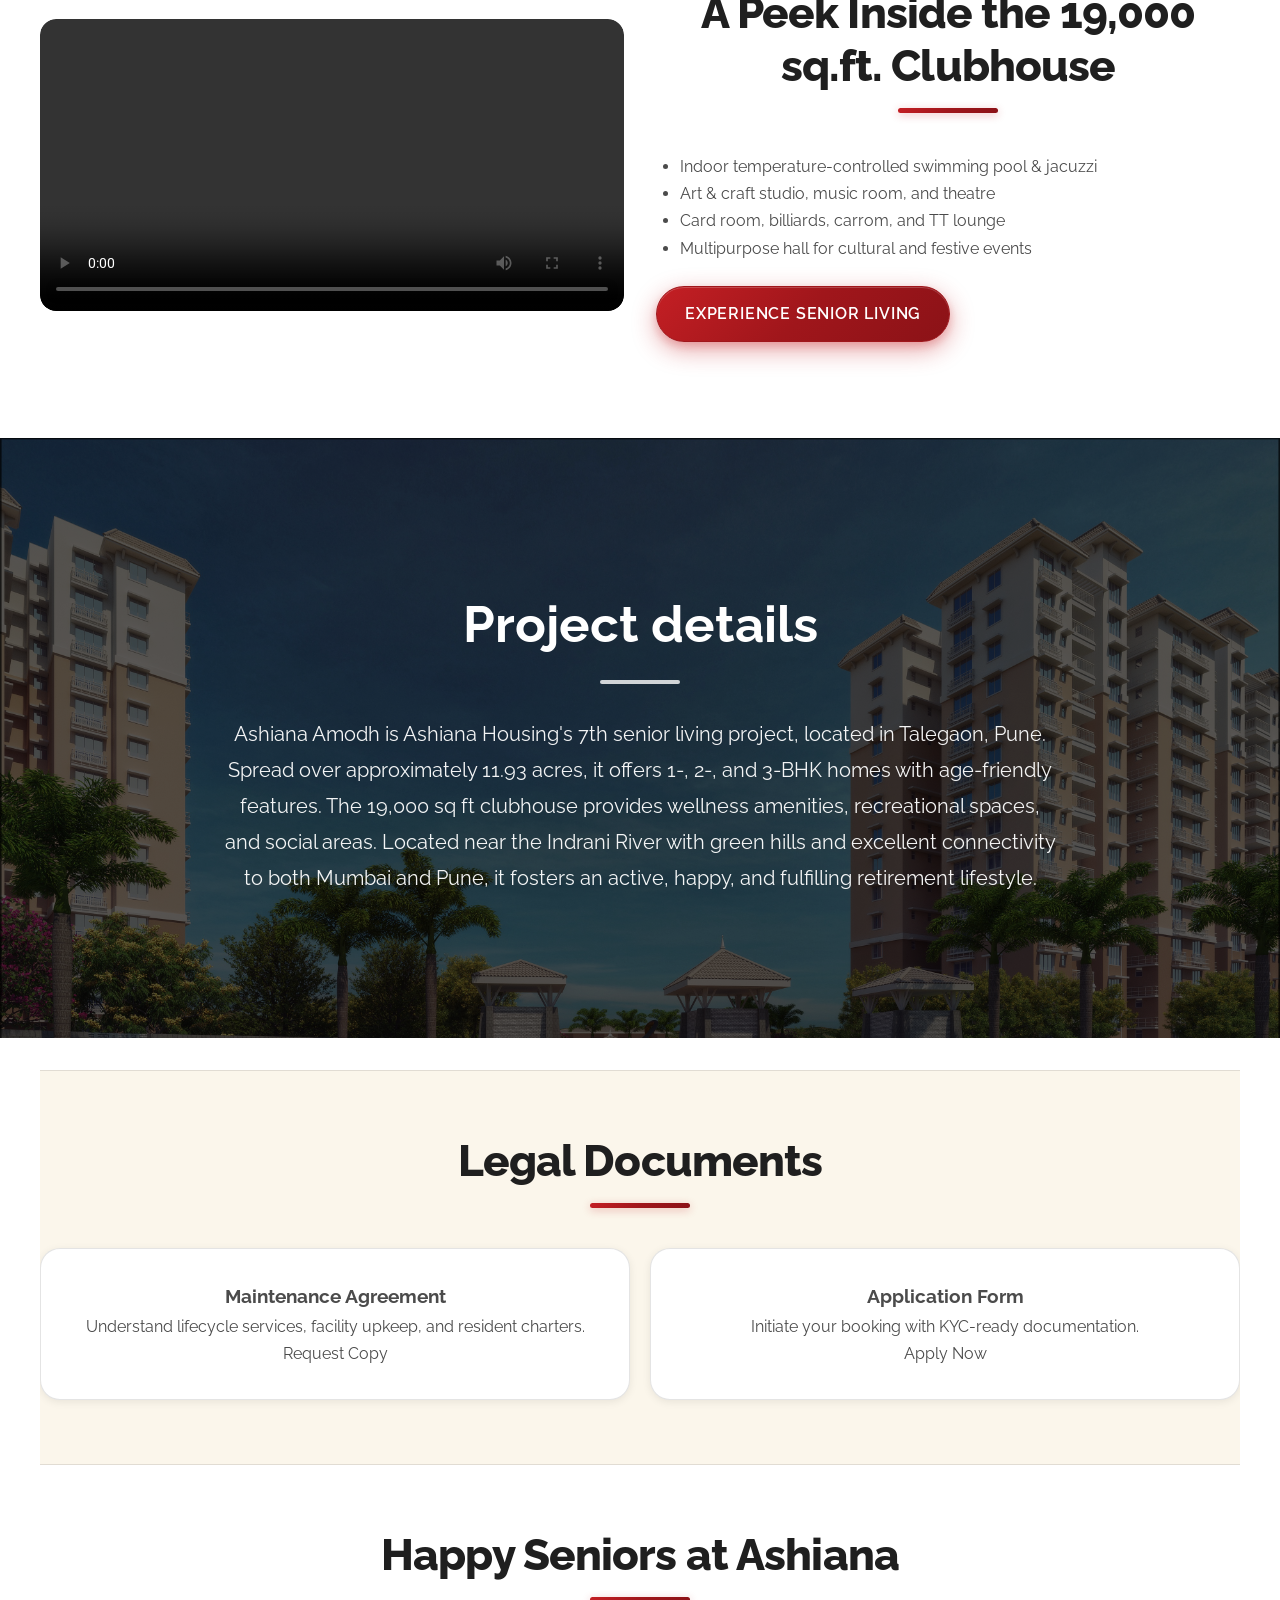
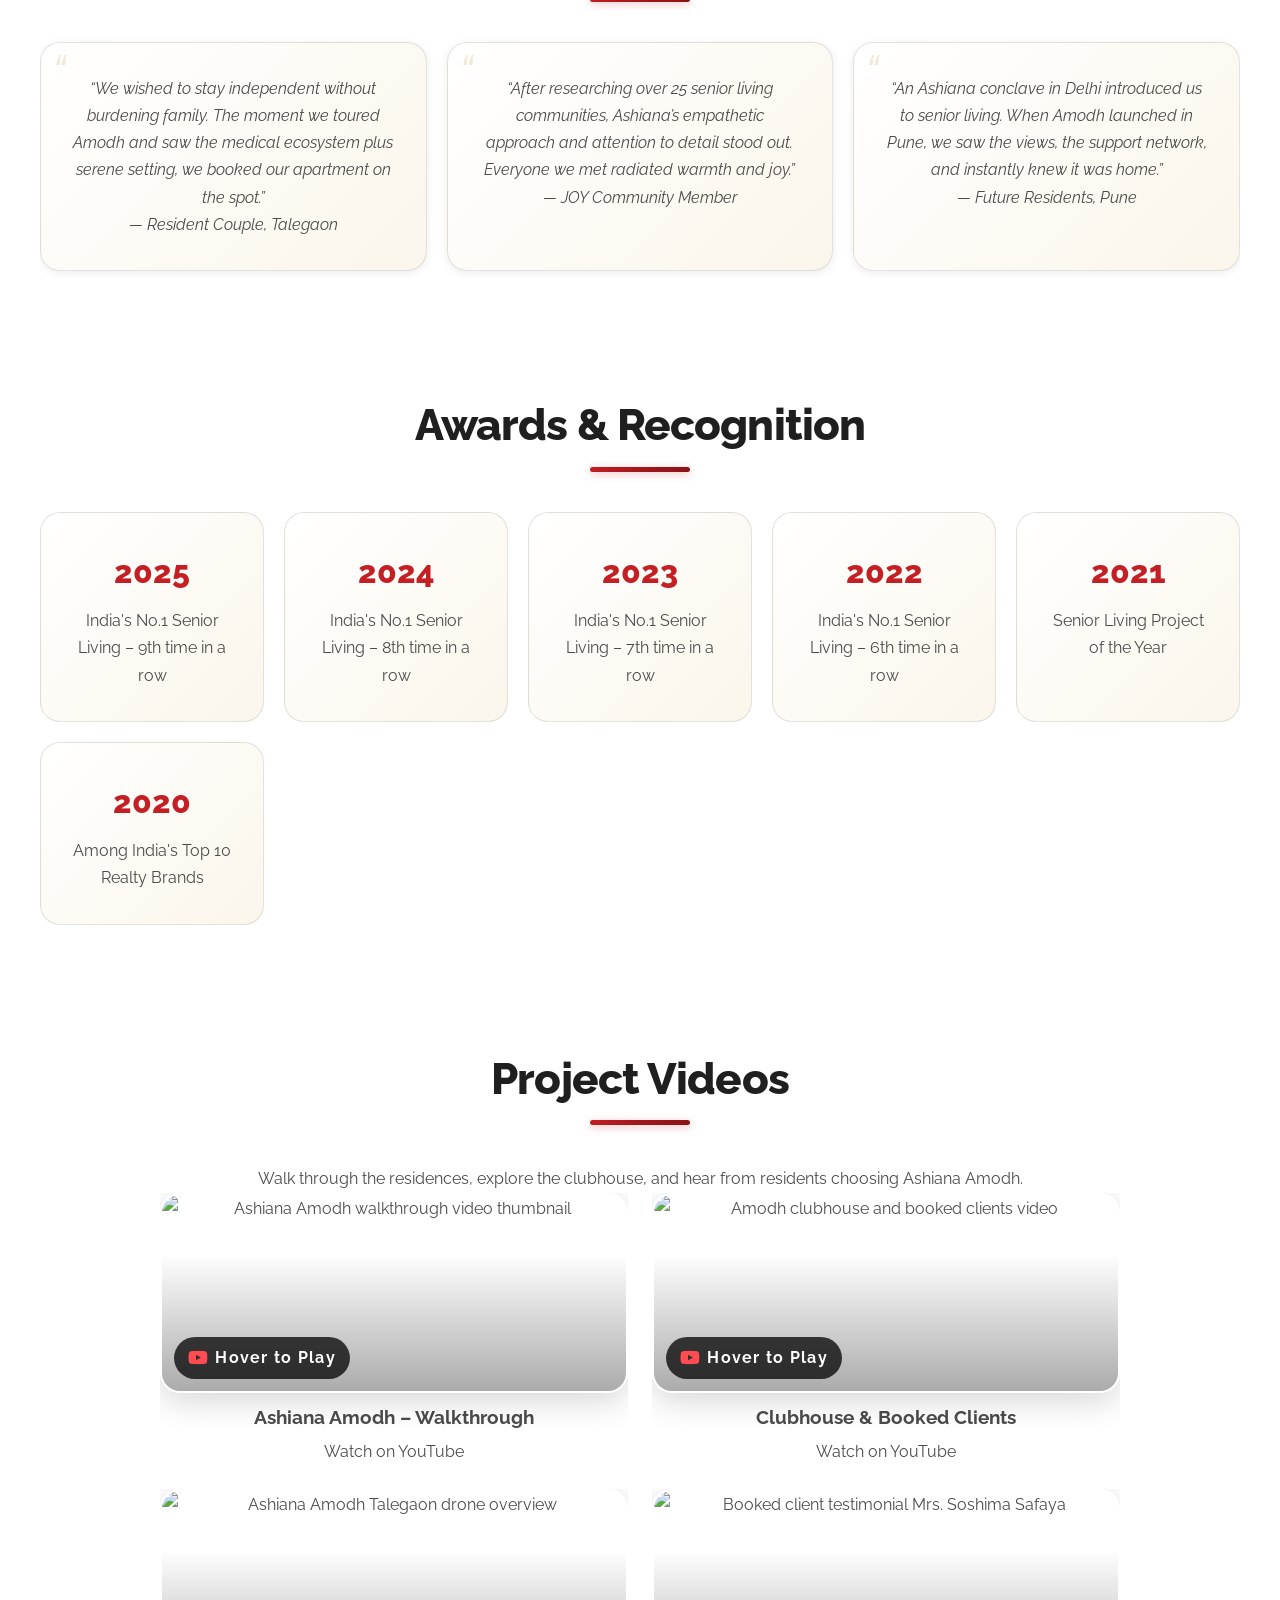
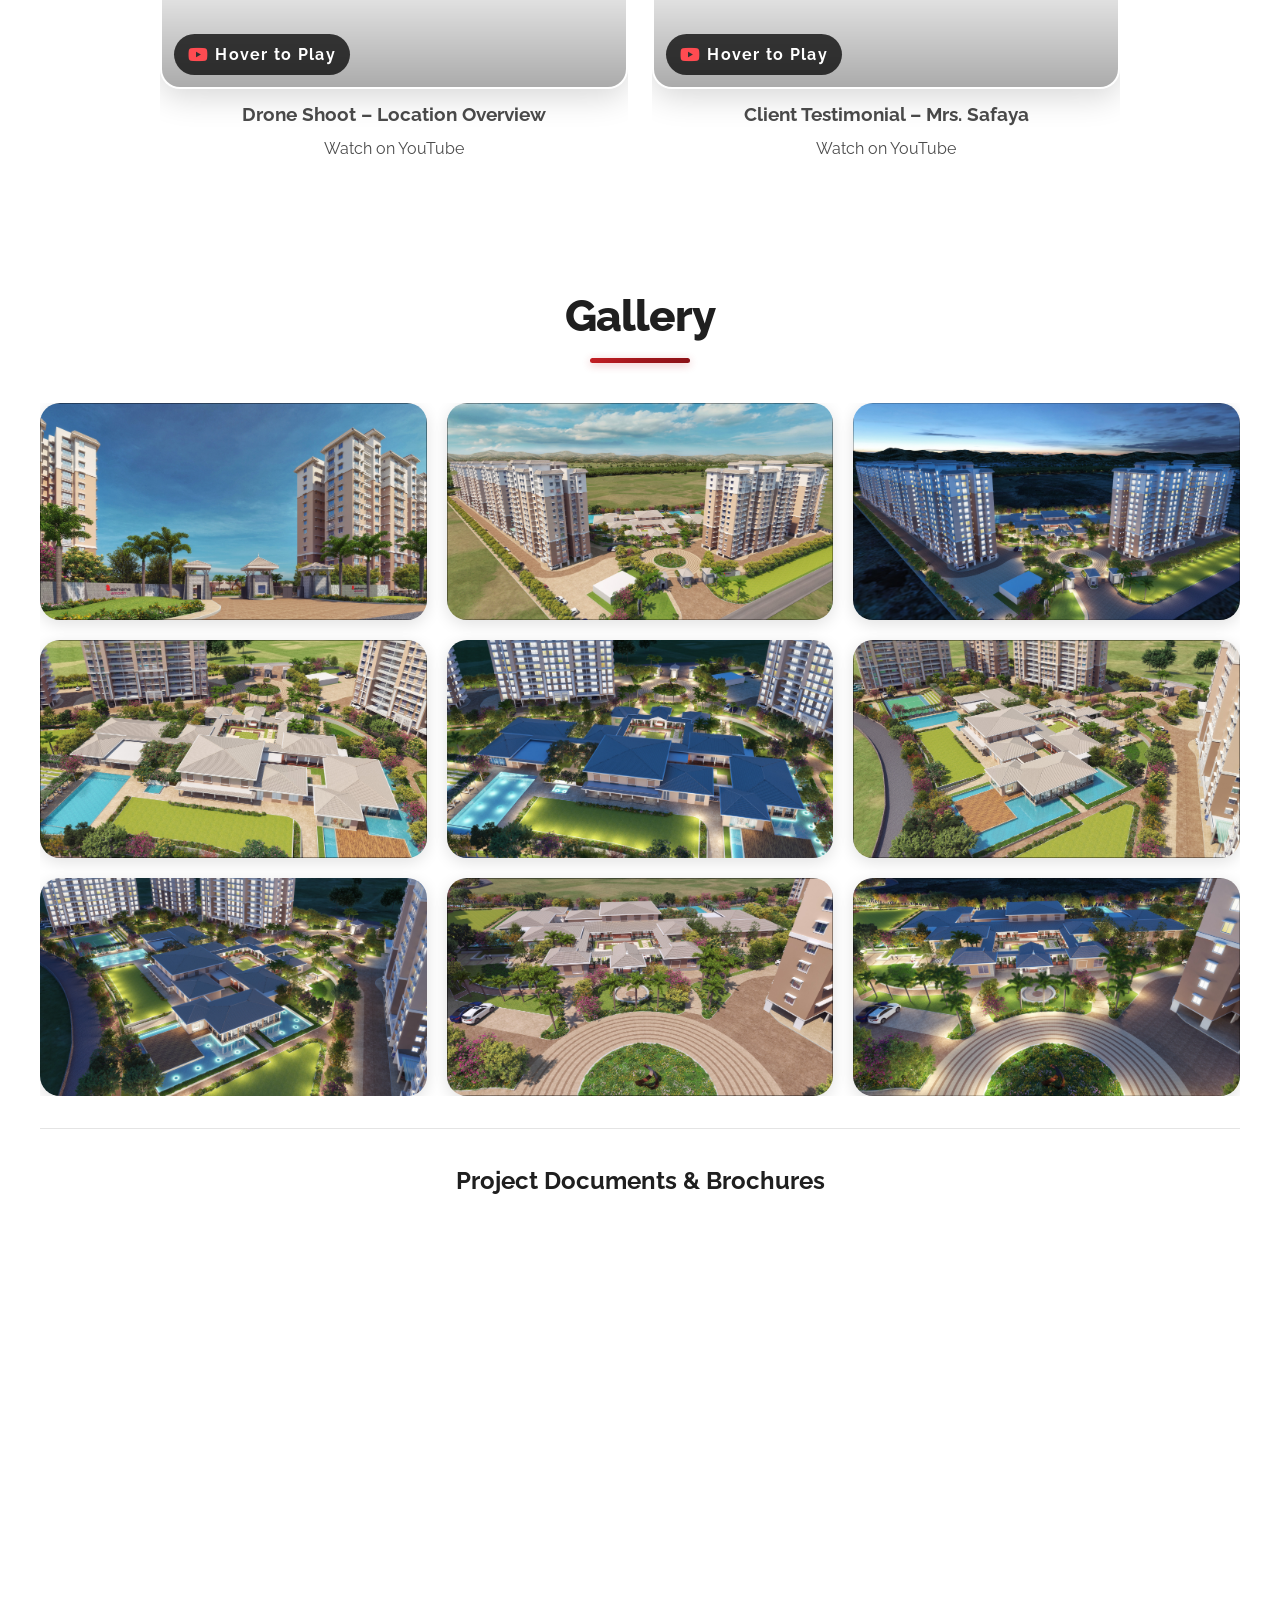
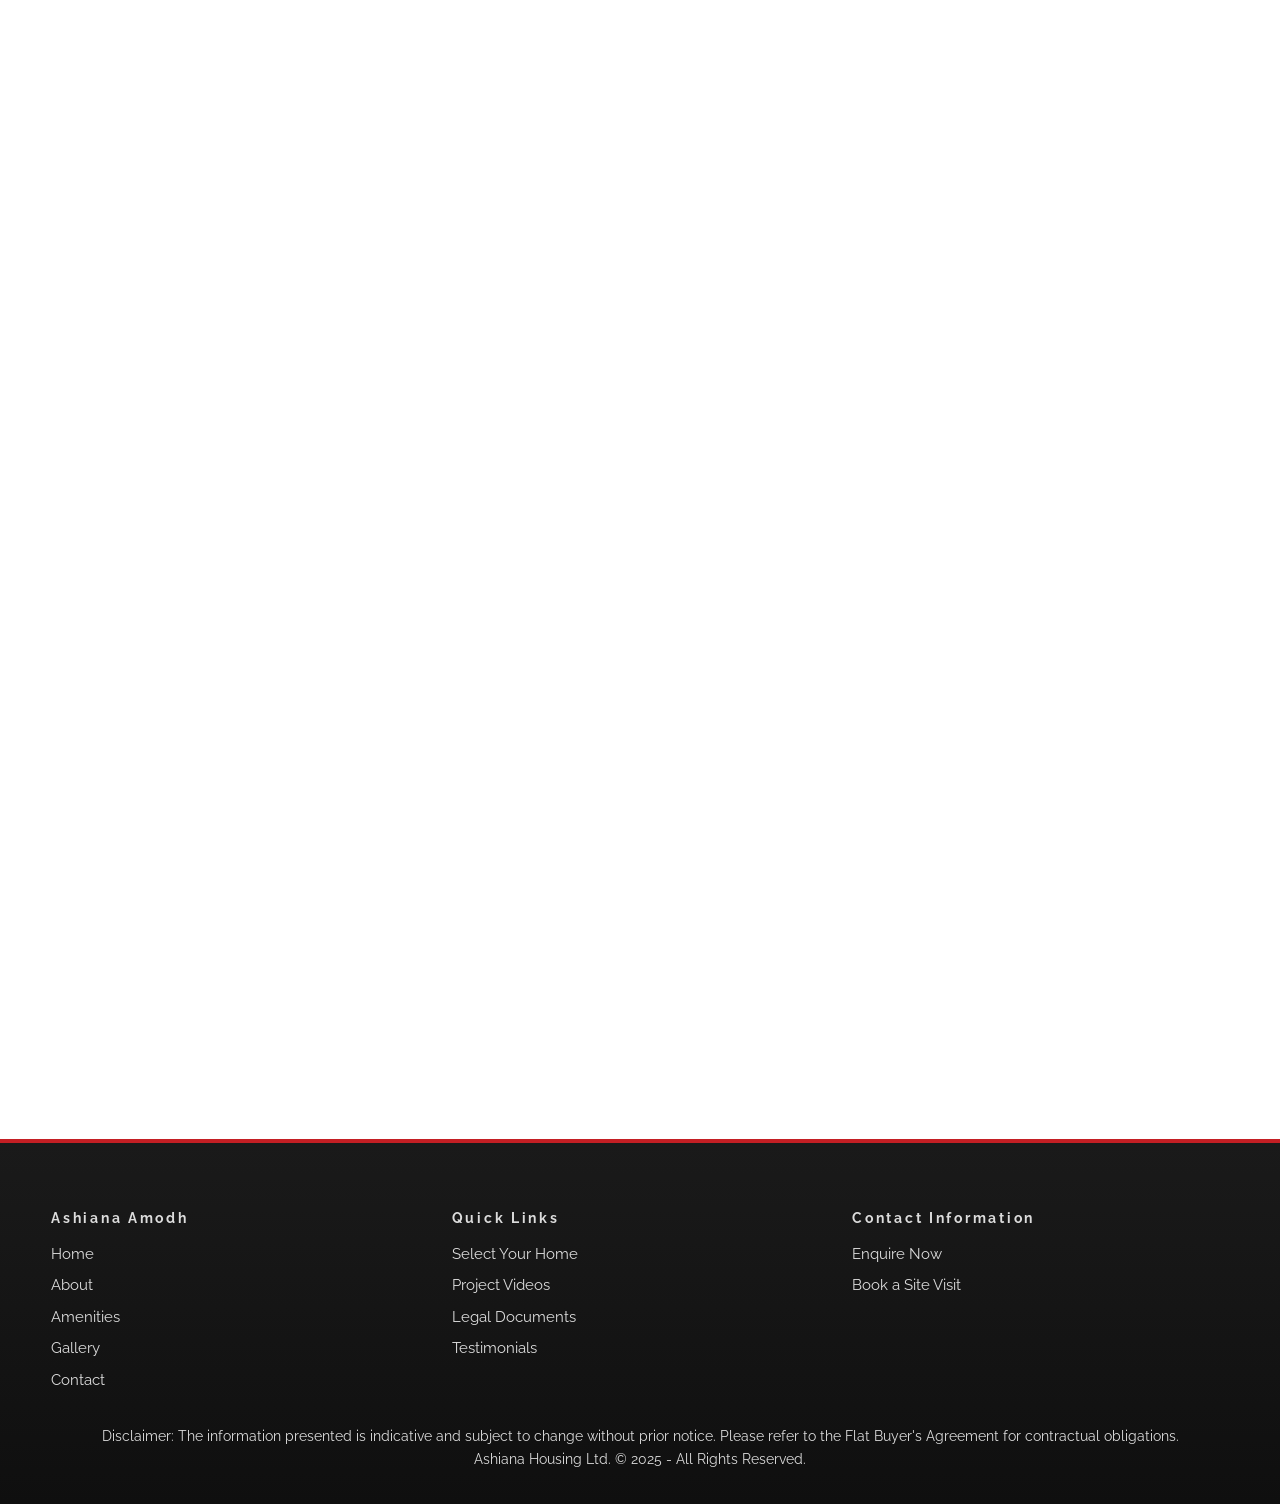
==== commit 33b6a817: "Update email address to info@ashianaamodhtalegaon.com across website" ====
--- a/index.html
+++ b/index.html
@@ -25,7 +25,7 @@
       <p>India's No.1 Brand in Senior Living Homes</p>
       <div class="cp-top-actions">
         <a href="tel:+918619505595"><i class="fa-solid fa-phone"></i> +91 861 950 5595</a>
-        <a href="mailto:info@ashianahousing.com"><i class="fa-solid fa-envelope"></i> info@ashianahousing.com</a>
+        <a href="mailto:info@ashianaamodhtalegaon.com"><i class="fa-solid fa-envelope"></i> info@ashianaamodhtalegaon.com</a>
       </div>
     </div>
     <div class="cp-nav">
@@ -695,7 +695,7 @@
         <p>75/2/3, 76, 77/2 Hissa No. 2-5, Mauje-Varale, Taluka Maval, Pune 410507</p>
         <ul>
           <li><i class="fa-solid fa-phone"></i><a href="tel:+918619505595">+91 861 950 5595</a></li>
-          <li><i class="fa-solid fa-envelope"></i><a href="mailto:info@ashianahousing.com">info@ashianahousing.com</a></li>
+          <li><i class="fa-solid fa-envelope"></i><a href="mailto:info@ashianaamodhtalegaon.com">info@ashianaamodhtalegaon.com</a></li>
         </ul>
         <iframe title="Ashiana Amodh Map" src="https://www.google.com/maps/embed?pb=!1m18!1m12!1m3!1d3784.570675955885!2d73.67016339999999!3d18.4581373!2m3!1f0!2f0!3f0!3m2!1i1024!2i768!4f13.1!3m3!1m2!1s0x3bc2bf7b3bf5fec7%3A0x5c4cf2d80a3c6327!2sAshiana%20Amodh!5e0!3m2!1sen!2sin!4v1730719142008!5m2!1sen!2sin" loading="lazy" referrerpolicy="no-referrer-when-downgrade"></iframe>
       </aside>
@@ -784,7 +784,7 @@
             <a href="tel:+918619505595" class="contact-favicon" aria-label="Call us">
               <i class="fa-solid fa-phone"></i>
             </a>
-            <a href="mailto:info@ashianahousing.com" class="contact-favicon" aria-label="Email us">
+            <a href="mailto:info@ashianaamodhtalegaon.com" class="contact-favicon" aria-label="Email us">
               <i class="fa-solid fa-envelope"></i>
             </a>
             <a href="https://wa.me/918619505595" class="contact-favicon" aria-label="WhatsApp us" target="_blank" rel="noopener">
@@ -897,7 +897,7 @@
     </div>
   </div>
 
-  <script src="https://cdn.jsdelivr.net/npm/emailjs-com@3/dist/email.min.js" defer></script>
+  <script type="text/javascript" src="https://cdn.jsdelivr.net/npm/@emailjs/browser@4/dist/email.min.js"></script>
   <script src="script.js" defer></script>
 </body>
 </html>
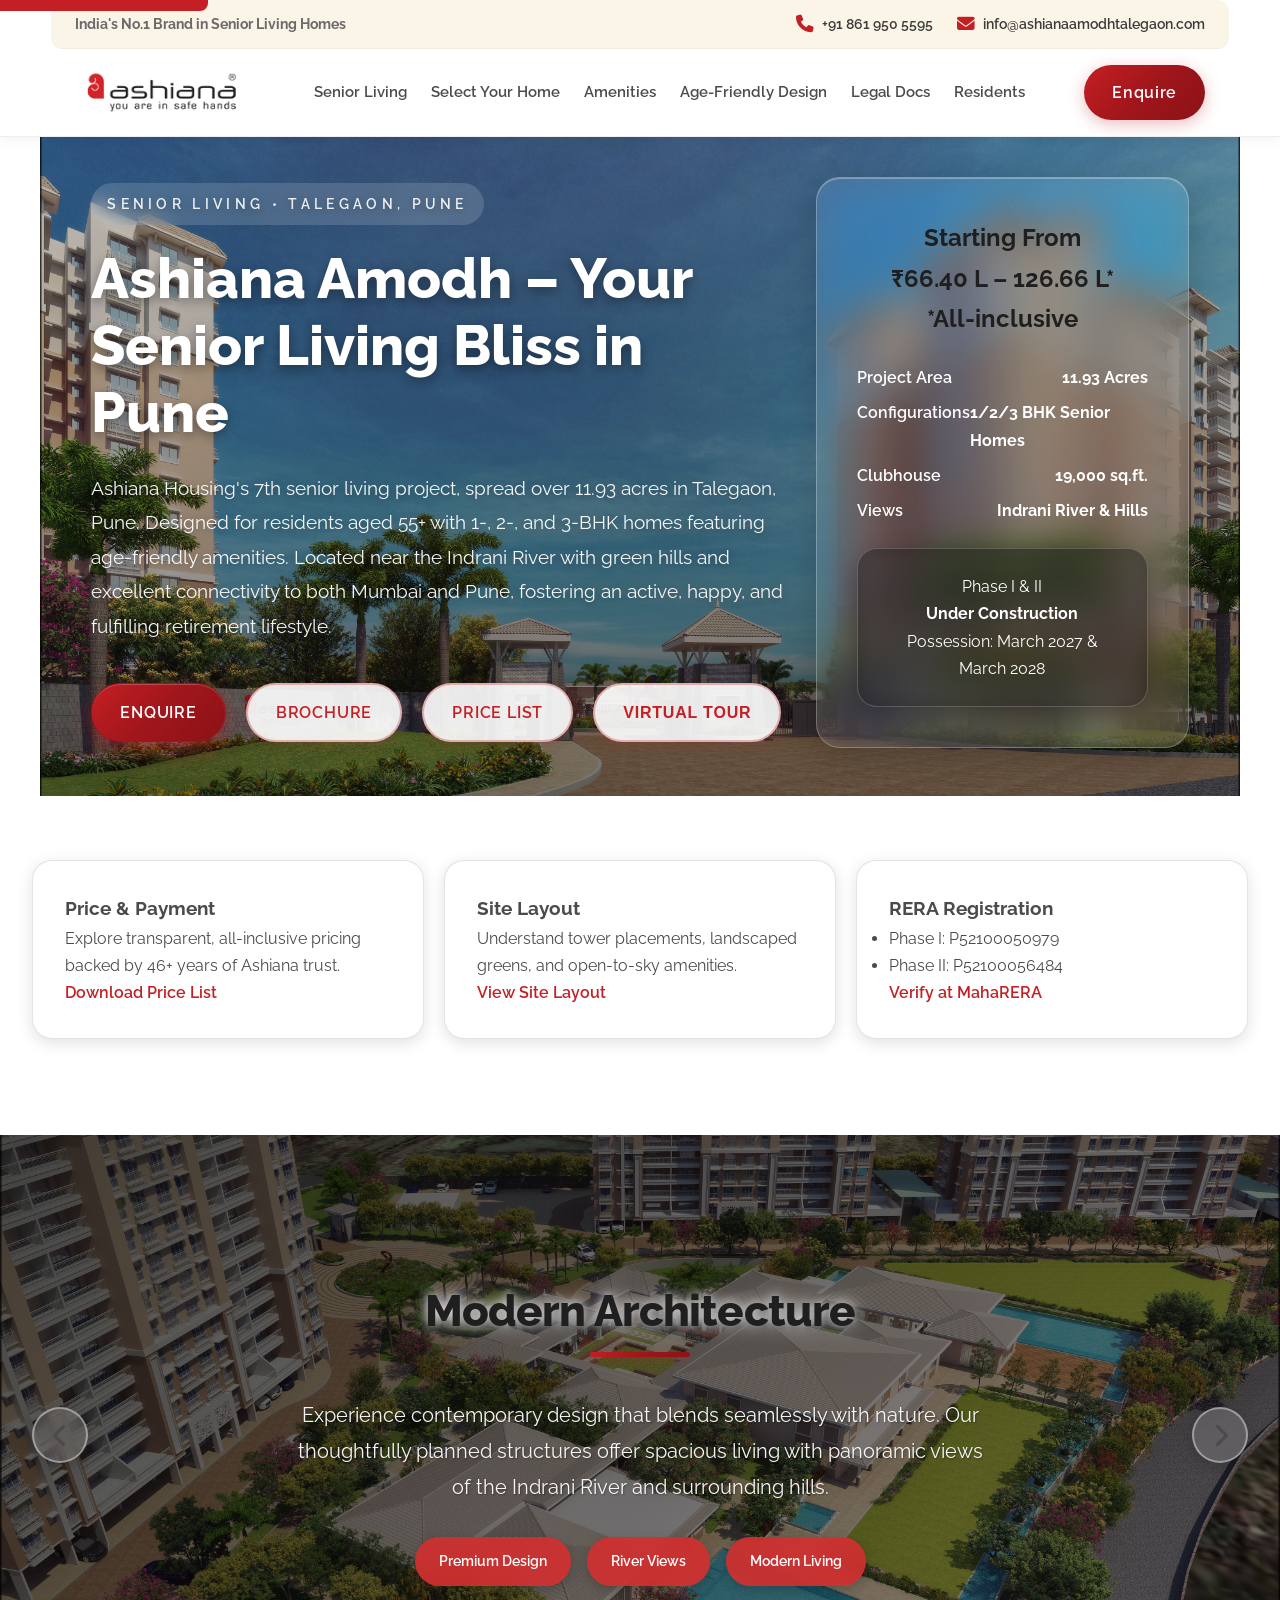
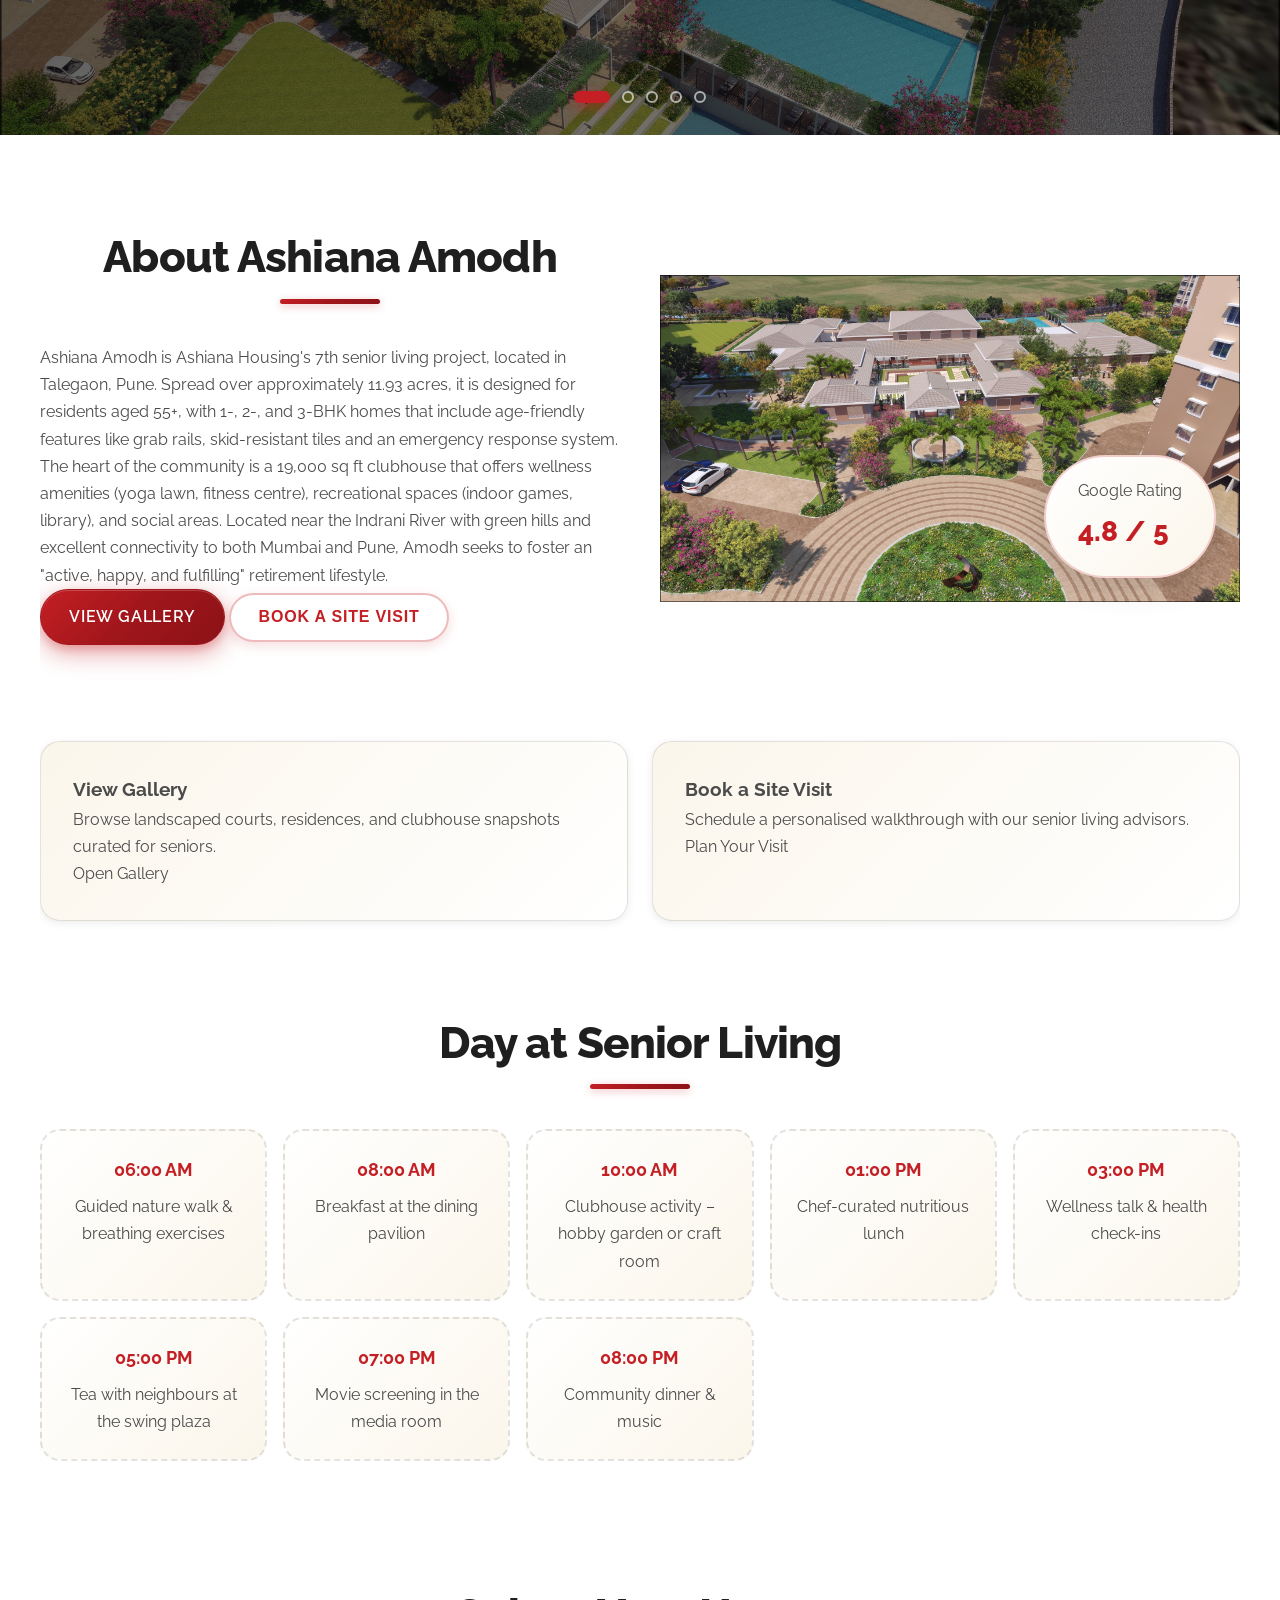
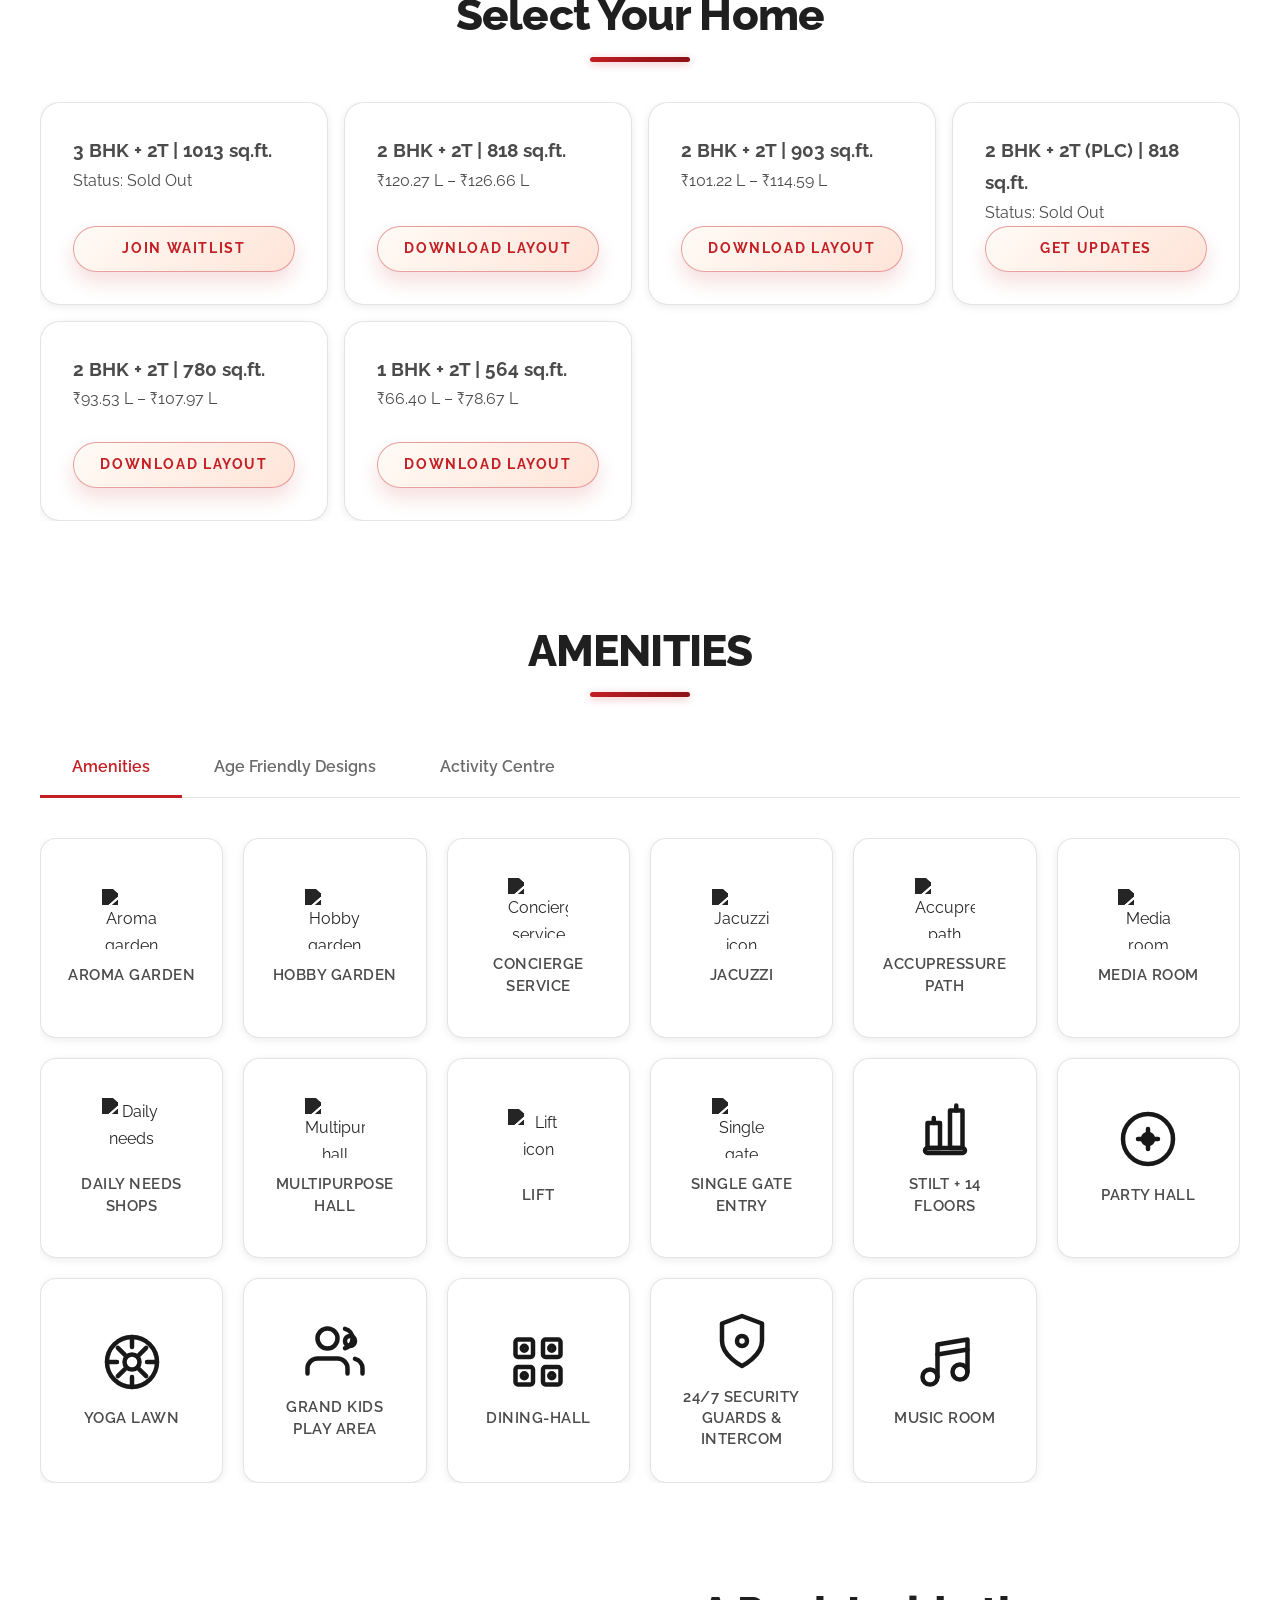
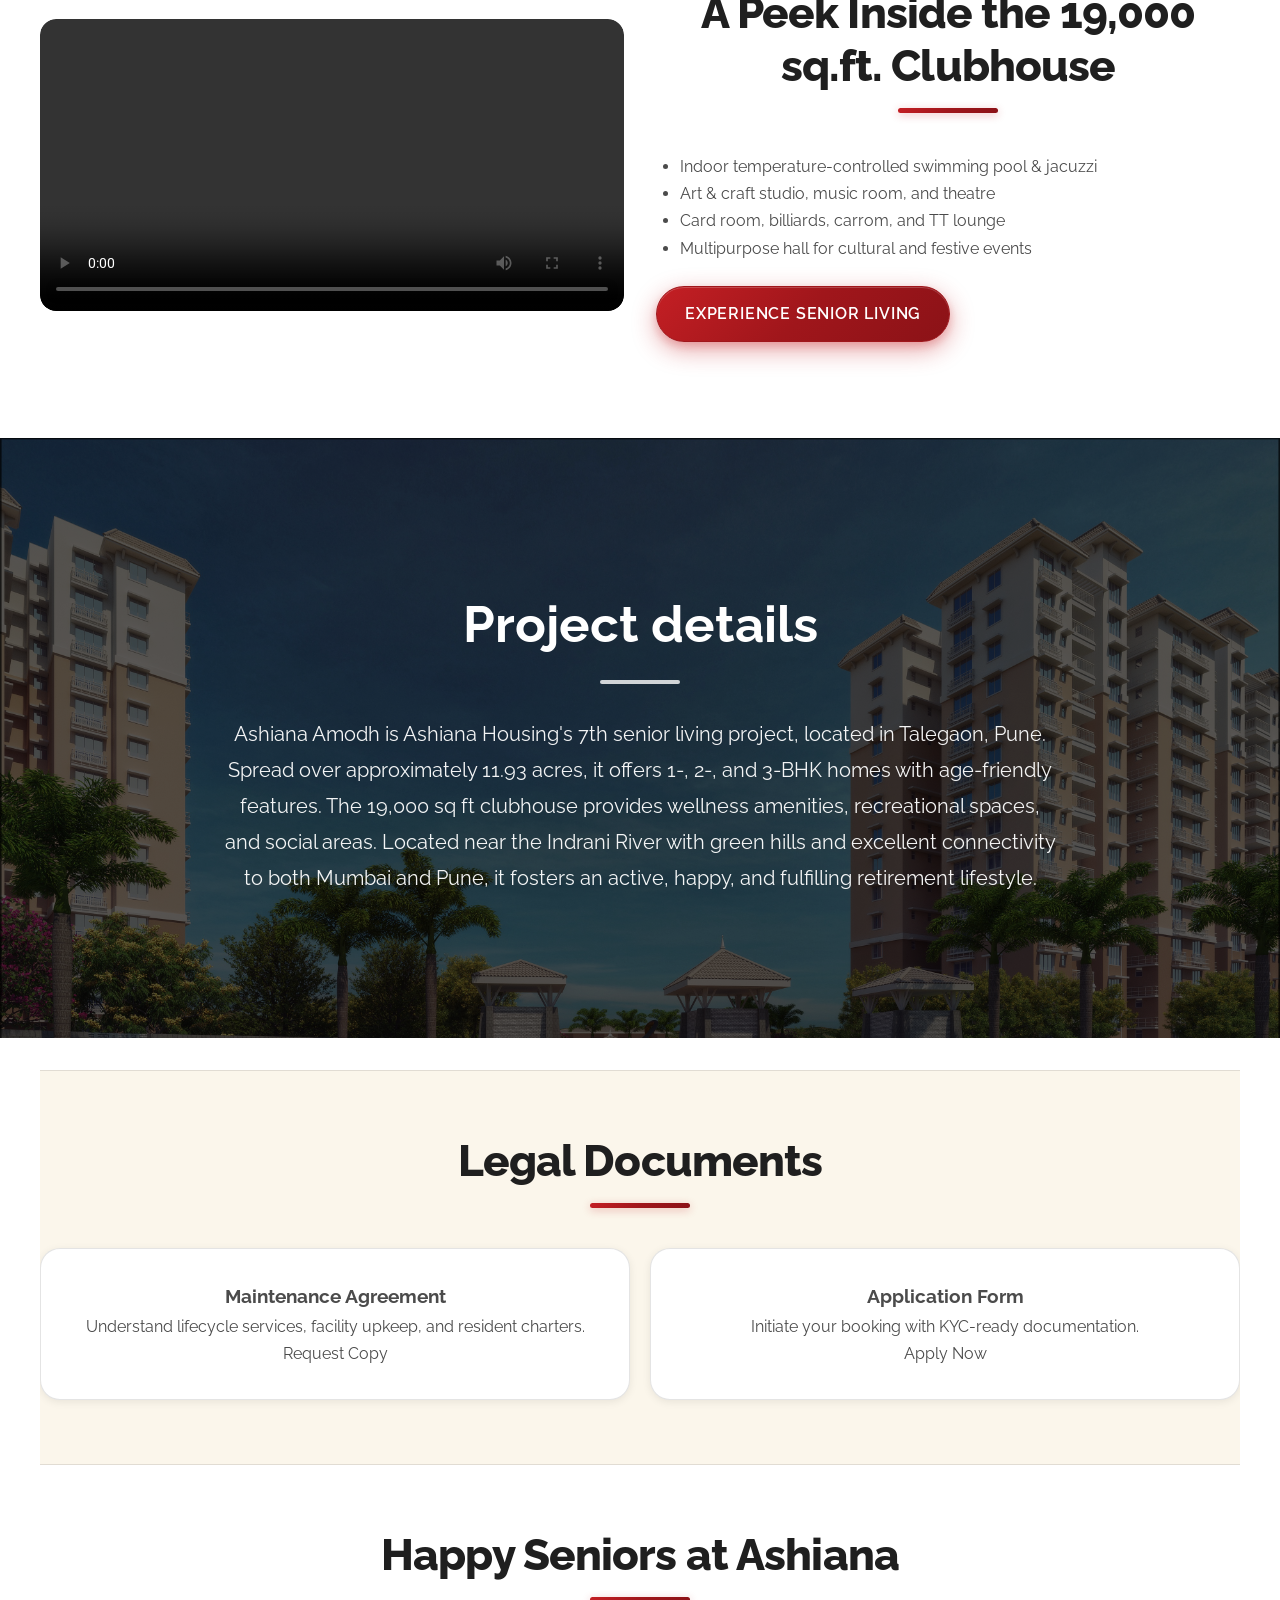
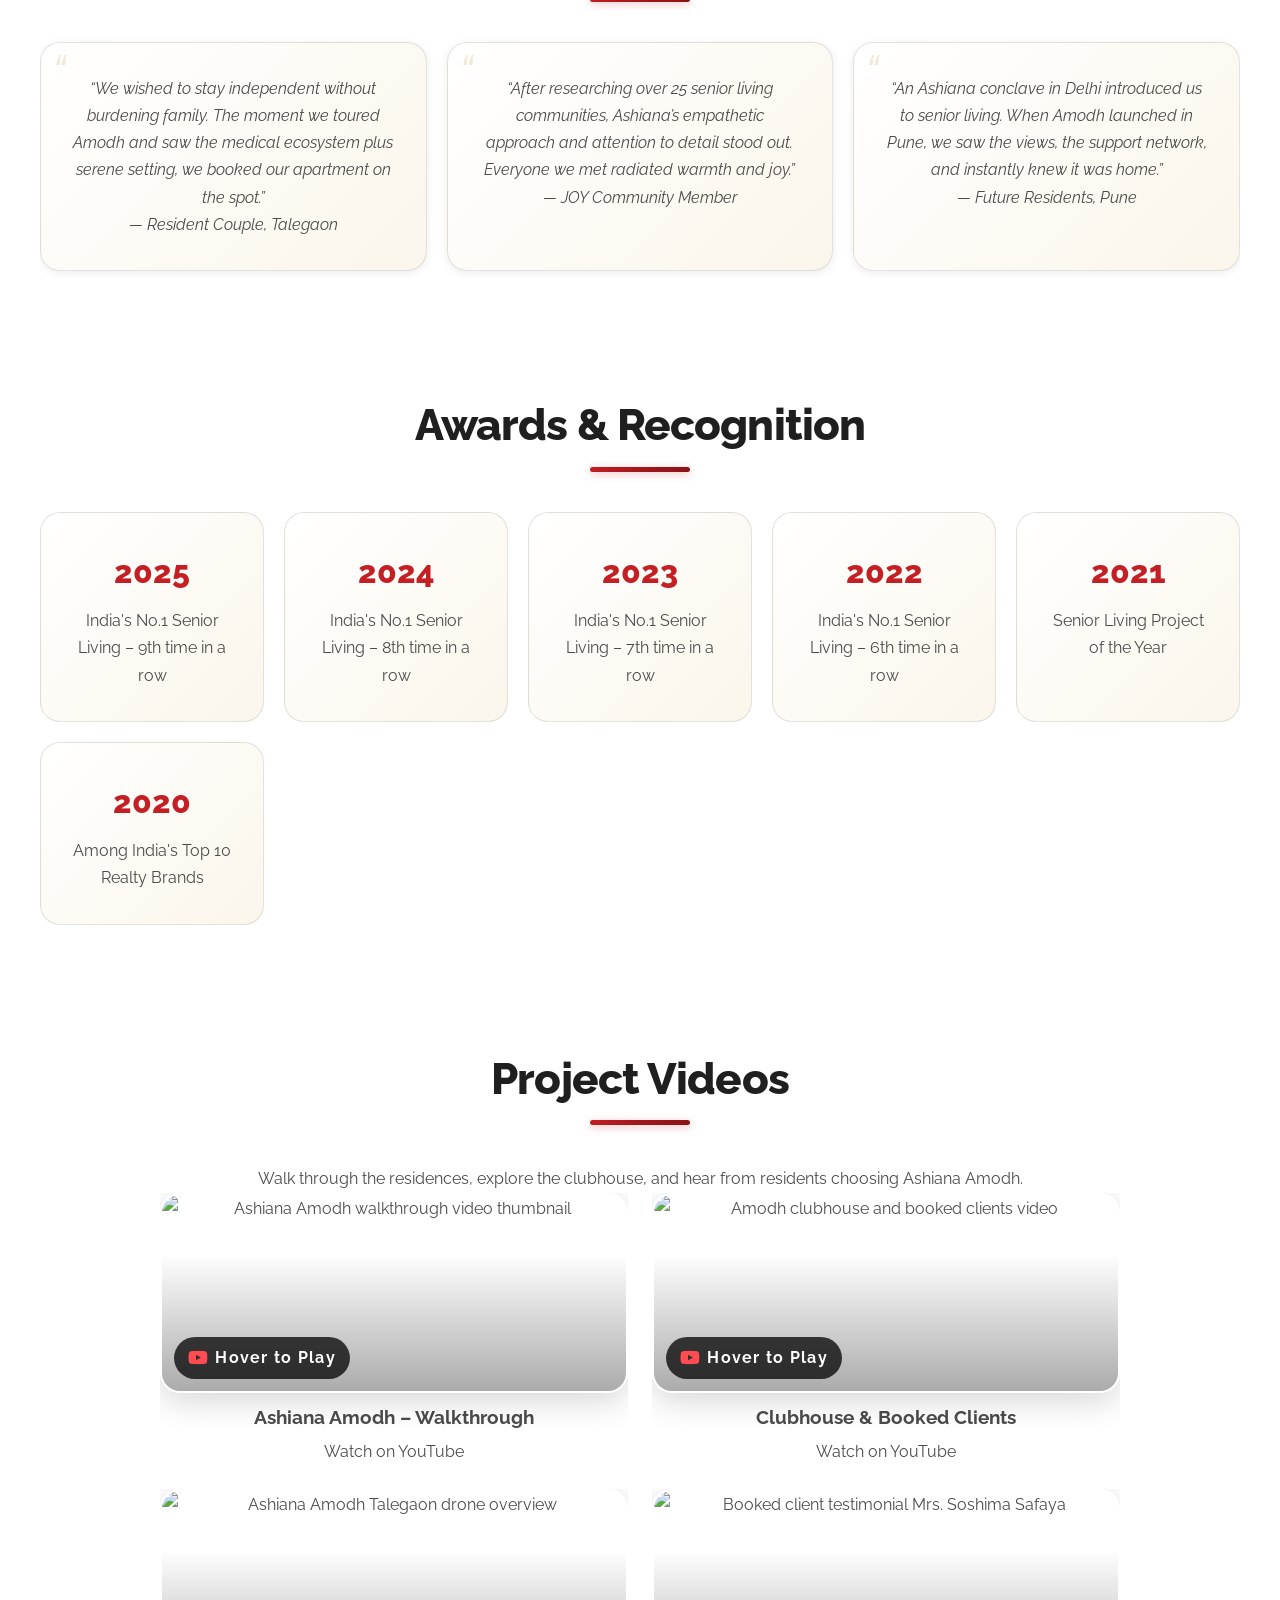
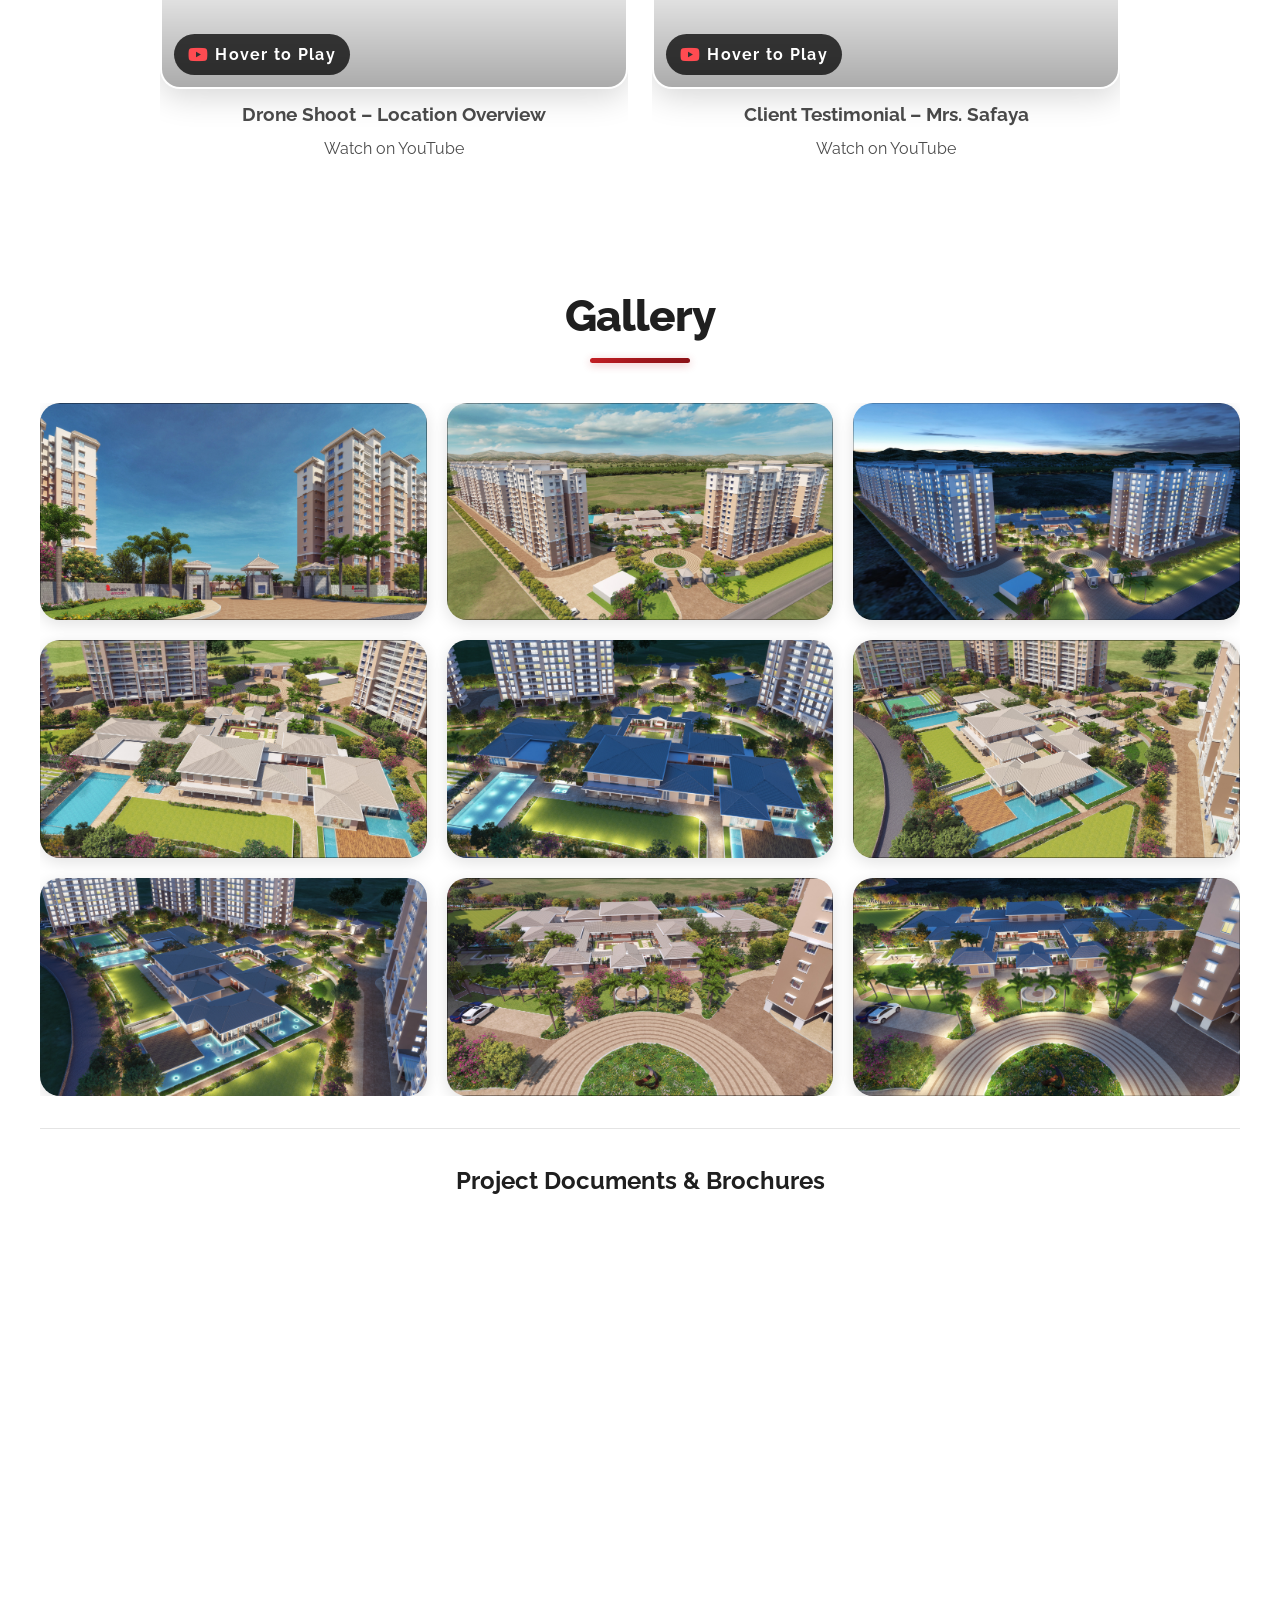
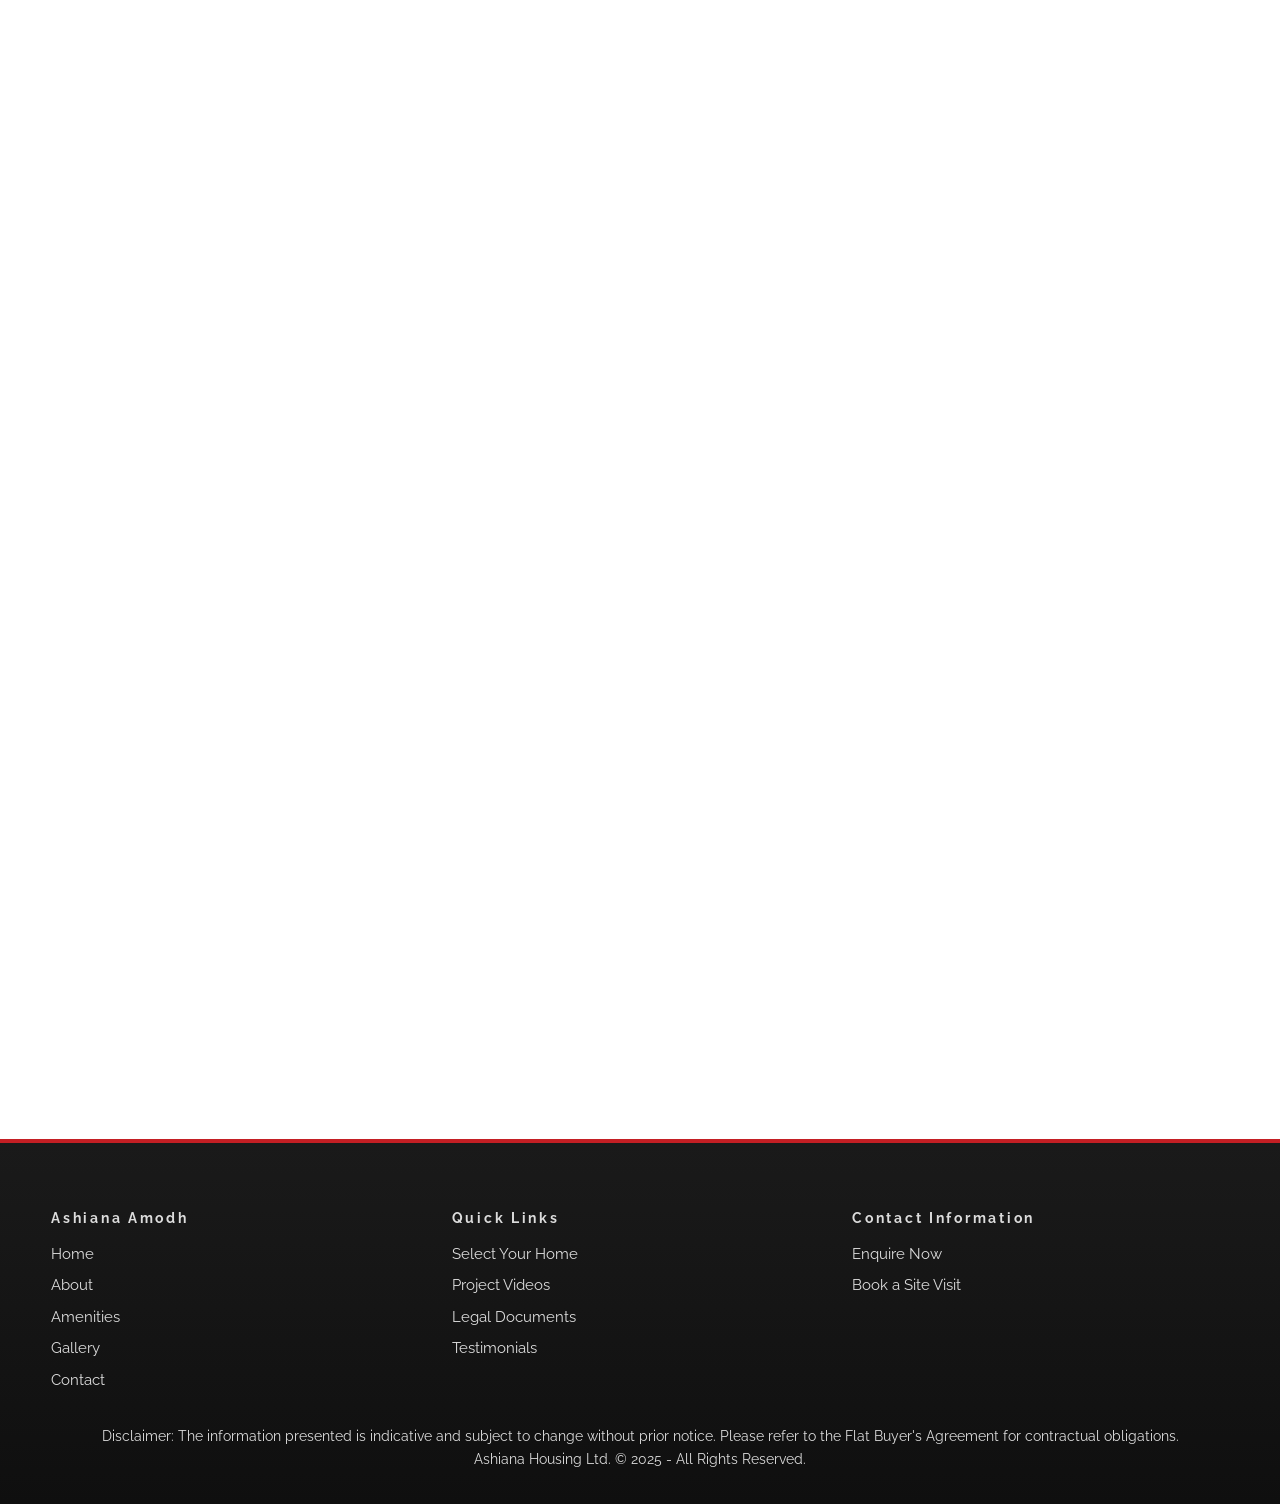
==== commit 8b6750a3: "Add Google Analytics (GA4) - Measurement ID G-BSM56KLQY9 for ashianaamodhtalegaon.com" ====
--- a/index.html
+++ b/index.html
@@ -4,6 +4,17 @@
   <meta charset="UTF-8">
   <meta http-equiv="X-UA-Compatible" content="IE=edge">
   <meta name="viewport" content="width=device-width, initial-scale=1.0, maximum-scale=5.0, user-scalable=yes">
+  <!-- Google Analytics (GA4) - ashianaamodhtalegaon.com -->
+  <script async src="https://www.googletagmanager.com/gtag/js?id=G-BSM56KLQY9"></script>
+  <script>
+    window.dataLayer = window.dataLayer || [];
+    function gtag(){dataLayer.push(arguments);}
+    gtag('js', new Date());
+    gtag('config', 'G-BSM56KLQY9', {
+      'send_page_view': true,
+      'page_location': 'https://ashianaamodhtalegaon.com'
+    });
+  </script>
   <title>Ashiana Amodh – Senior Living in Pune</title>
   <meta name="description" content="Ashiana Amodh is Ashiana Housing's 7th senior living project in Talegaon, Pune. Spread over 11.93 acres with 1/2/3 BHK homes, a 19,000 sq ft clubhouse, and age-friendly features.">
   <meta name="keywords" content="Ashiana Amodh, senior living Pune, retirement homes Talegaon, Ashiana senior citizen homes">
--- a/style.css
+++ b/style.css
@@ -2469,8 +2469,8 @@
 .popup-container {
   position: relative;
   width: 90%;
-  max-width: 900px;
-  max-height: 85vh;
+  max-width: 1000px;
+  max-height: 90vh;
   background: #fff;
   border-radius: 24px;
   box-shadow: 0 20px 60px rgba(0, 0, 0, 0.3);
@@ -2527,8 +2527,8 @@
   width: 100%;
   flex: 1;
   min-height: 0;
-  overflow: hidden;
-  max-height: calc(85vh - 60px);
+  overflow: visible;
+  max-height: 90vh;
 }
 
 .popup-promises {
@@ -2675,9 +2675,20 @@
 
 .popup-form-section {
   flex: 1;
-  padding: 1rem 1.25rem;
-  overflow: hidden;
+  padding: 1rem 1.25rem 1.5rem;
+  overflow-y: auto;
+  overflow-x: hidden;
   border-radius: 0 24px 24px 0;
+  min-height: 0;
+  display: flex;
+  flex-direction: column;
+  max-height: 90vh;
+}
+
+.popup-form-section form {
+  display: flex;
+  flex-direction: column;
+  flex: 1;
   min-height: 0;
 }
 
@@ -3084,8 +3095,11 @@
 }
 
 .popup-form-section .form-actions {
-  margin-top: 1rem;
-  margin-bottom: 0.5rem;
+  margin-top: 1.5rem;
+  margin-bottom: 0;
+  padding-top: 1rem;
+  padding-bottom: 0.5rem;
+  flex-shrink: 0;
 }
 
 .popup-form-section .form-actions .btn {
@@ -3193,9 +3207,9 @@
 
 @media (max-width: 768px) {
   .popup-container {
-    width: 90% !important;
-    max-width: 500px !important;
-    max-height: 85vh !important;
+    width: 95% !important;
+    max-width: 550px !important;
+    max-height: 90vh !important;
     height: auto !important;
     border-radius: 16px !important;
     margin: 1rem auto !important;
@@ -3206,7 +3220,8 @@
     flex-direction: column;
     flex: 1;
     min-height: 0;
-    overflow: visible;
+    overflow: hidden;
+    max-height: 85vh;
     -webkit-overflow-scrolling: touch;
   }
 
@@ -3302,10 +3317,12 @@
 
   .popup-form-section {
     flex: 1;
-    padding: 1.25rem 1rem;
-    overflow-y: visible;
+    padding: 1.25rem 1rem 1.5rem;
+    overflow-y: auto;
+    overflow-x: hidden;
     -webkit-overflow-scrolling: touch;
     min-height: 0;
+    max-height: 85vh;
   }
 
   .popup-close {
@@ -3723,13 +3740,15 @@
 .virtual-tour-container {
   position: relative;
   width: 90%;
-  max-width: 650px;
-  max-height: 85vh;
+  max-width: 700px;
+  max-height: 90vh;
   background: #fff;
   border-radius: 16px;
   overflow: hidden;
   z-index: 10006;
   box-shadow: 0 20px 60px rgba(0, 0, 0, 0.5);
+  display: flex;
+  flex-direction: column;
 }
 
 .virtual-tour-close {
@@ -3763,6 +3782,12 @@
   color: #1f1f1f;
   max-width: 600px;
   margin: 0 auto;
+  overflow-y: auto;
+  overflow-x: hidden;
+  max-height: 90vh;
+  flex: 1;
+  display: flex;
+  flex-direction: column;
 }
 
 .virtual-tour-content h2 {
@@ -3857,9 +3882,18 @@
   line-height: 1.5;
 }
 
+#virtualTourForm {
+  display: flex;
+  flex-direction: column;
+  flex: 1;
+}
+
 #virtualTourForm .form-actions {
-  margin-top: 2rem;
+  margin-top: auto;
+  margin-bottom: 0;
+  padding-top: 1.5rem;
   text-align: center;
+  flex-shrink: 0;
 }
 
 #virtualTourFormAlert {
@@ -3901,11 +3935,13 @@
 @media (max-width: 768px) {
   .virtual-tour-container {
     width: 95%;
-    max-height: 85vh;
+    max-width: 550px;
+    max-height: 90vh;
   }
 
   .virtual-tour-content {
-    padding: 1.5rem 1rem;
+    padding: 1.5rem 1rem 1.5rem;
+    max-height: 90vh;
   }
 
   .virtual-tour-content h2 {
